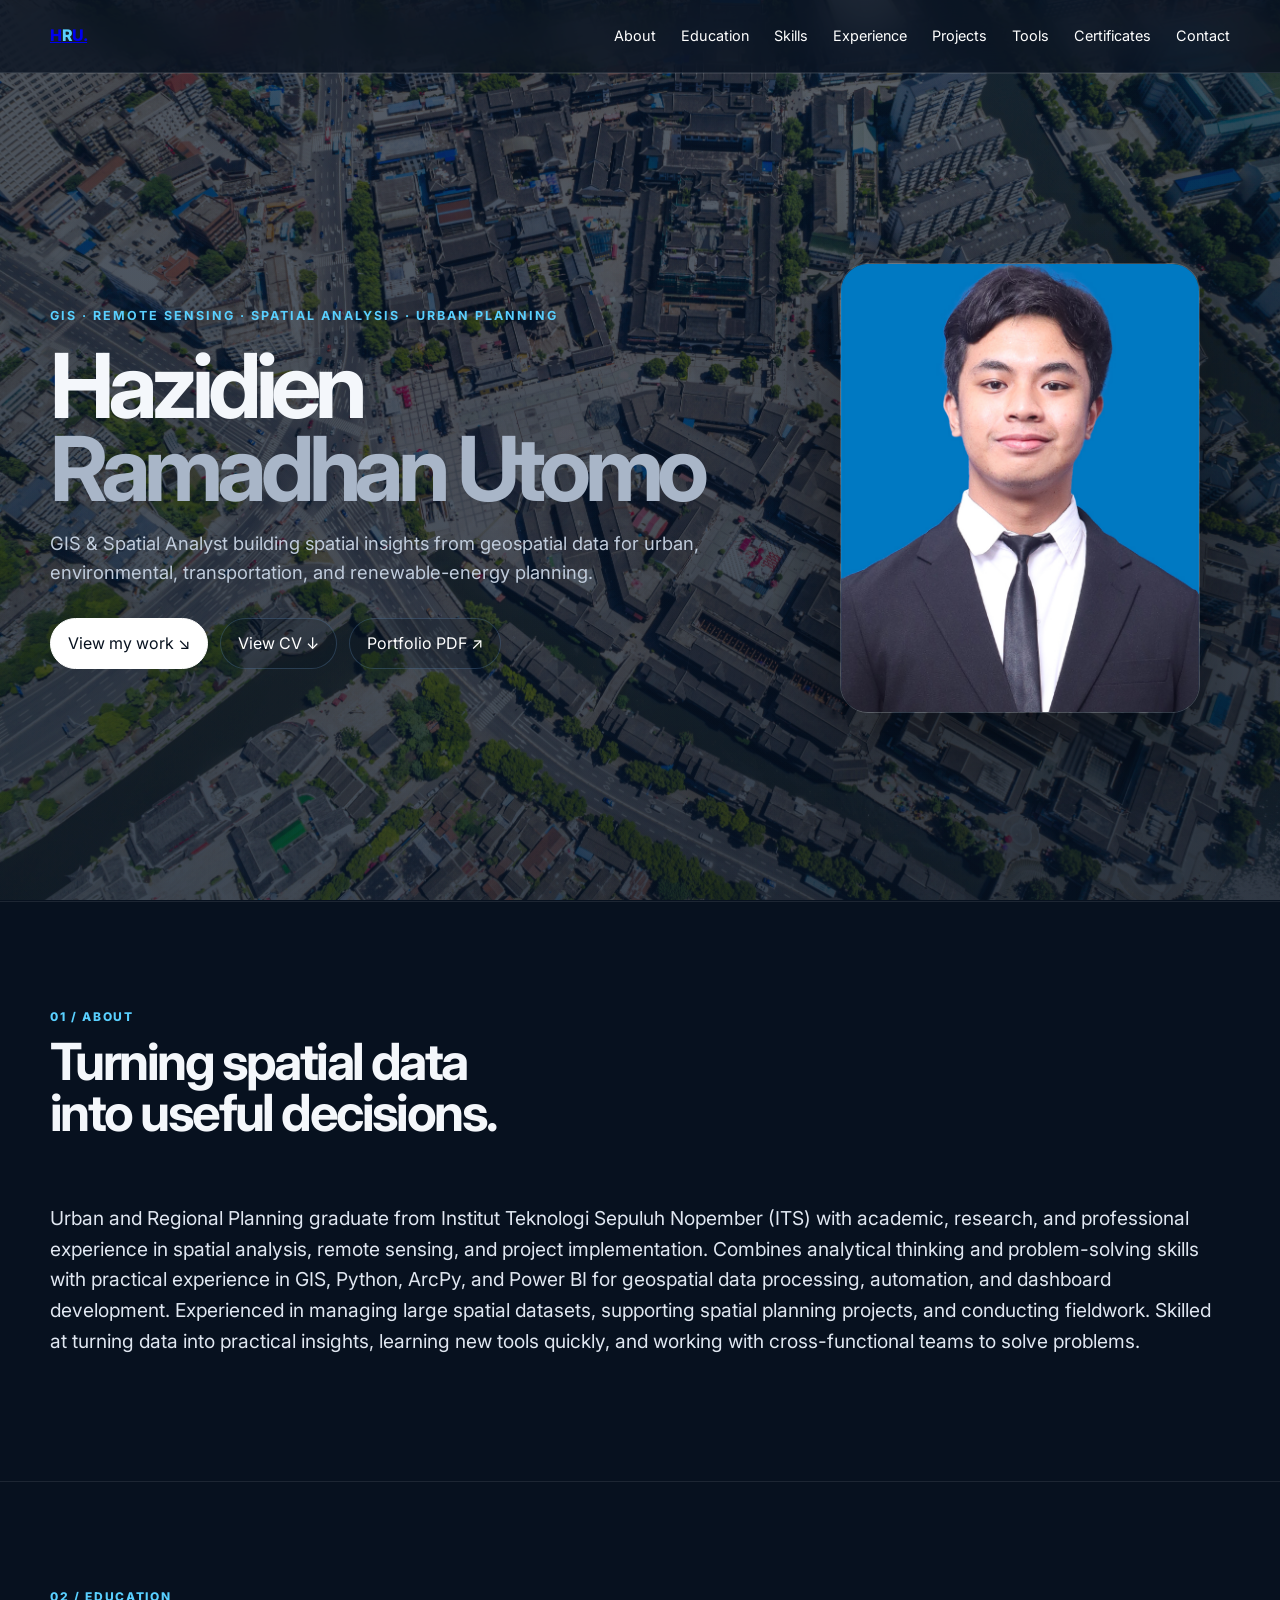
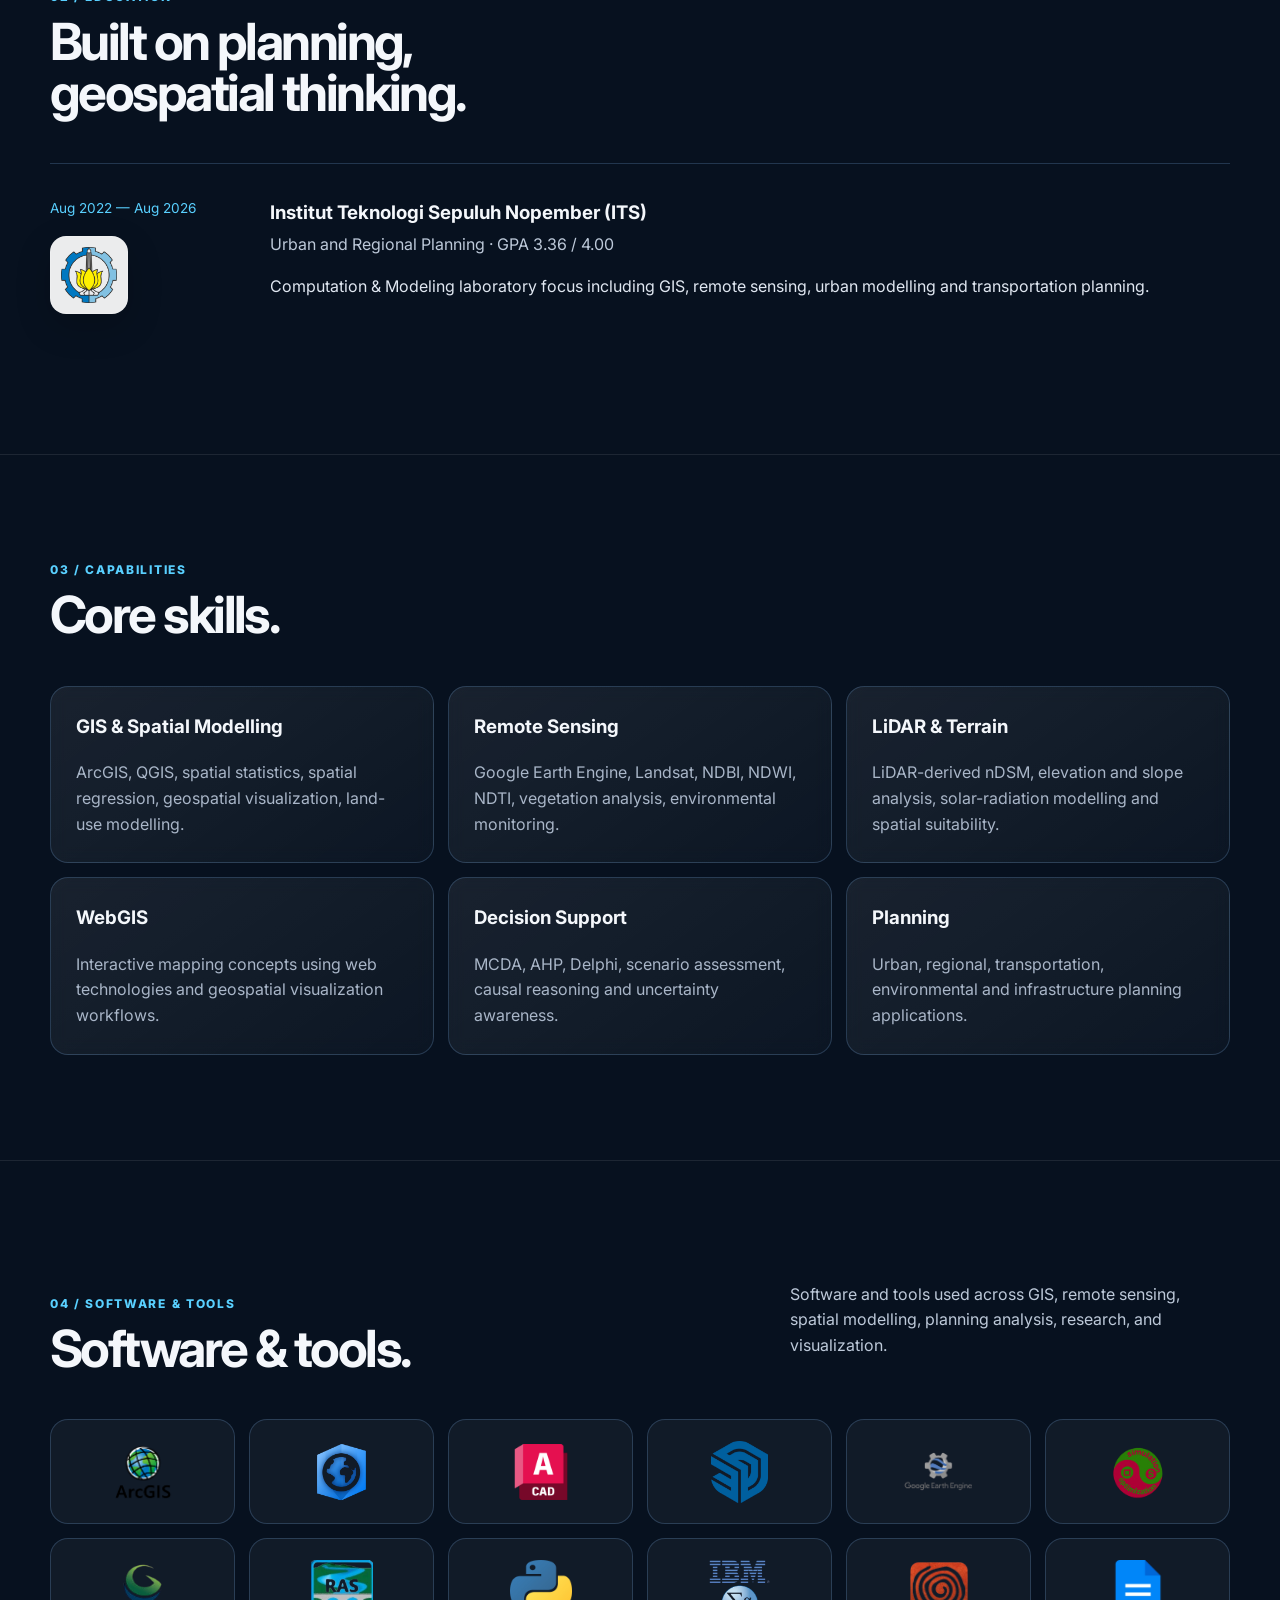
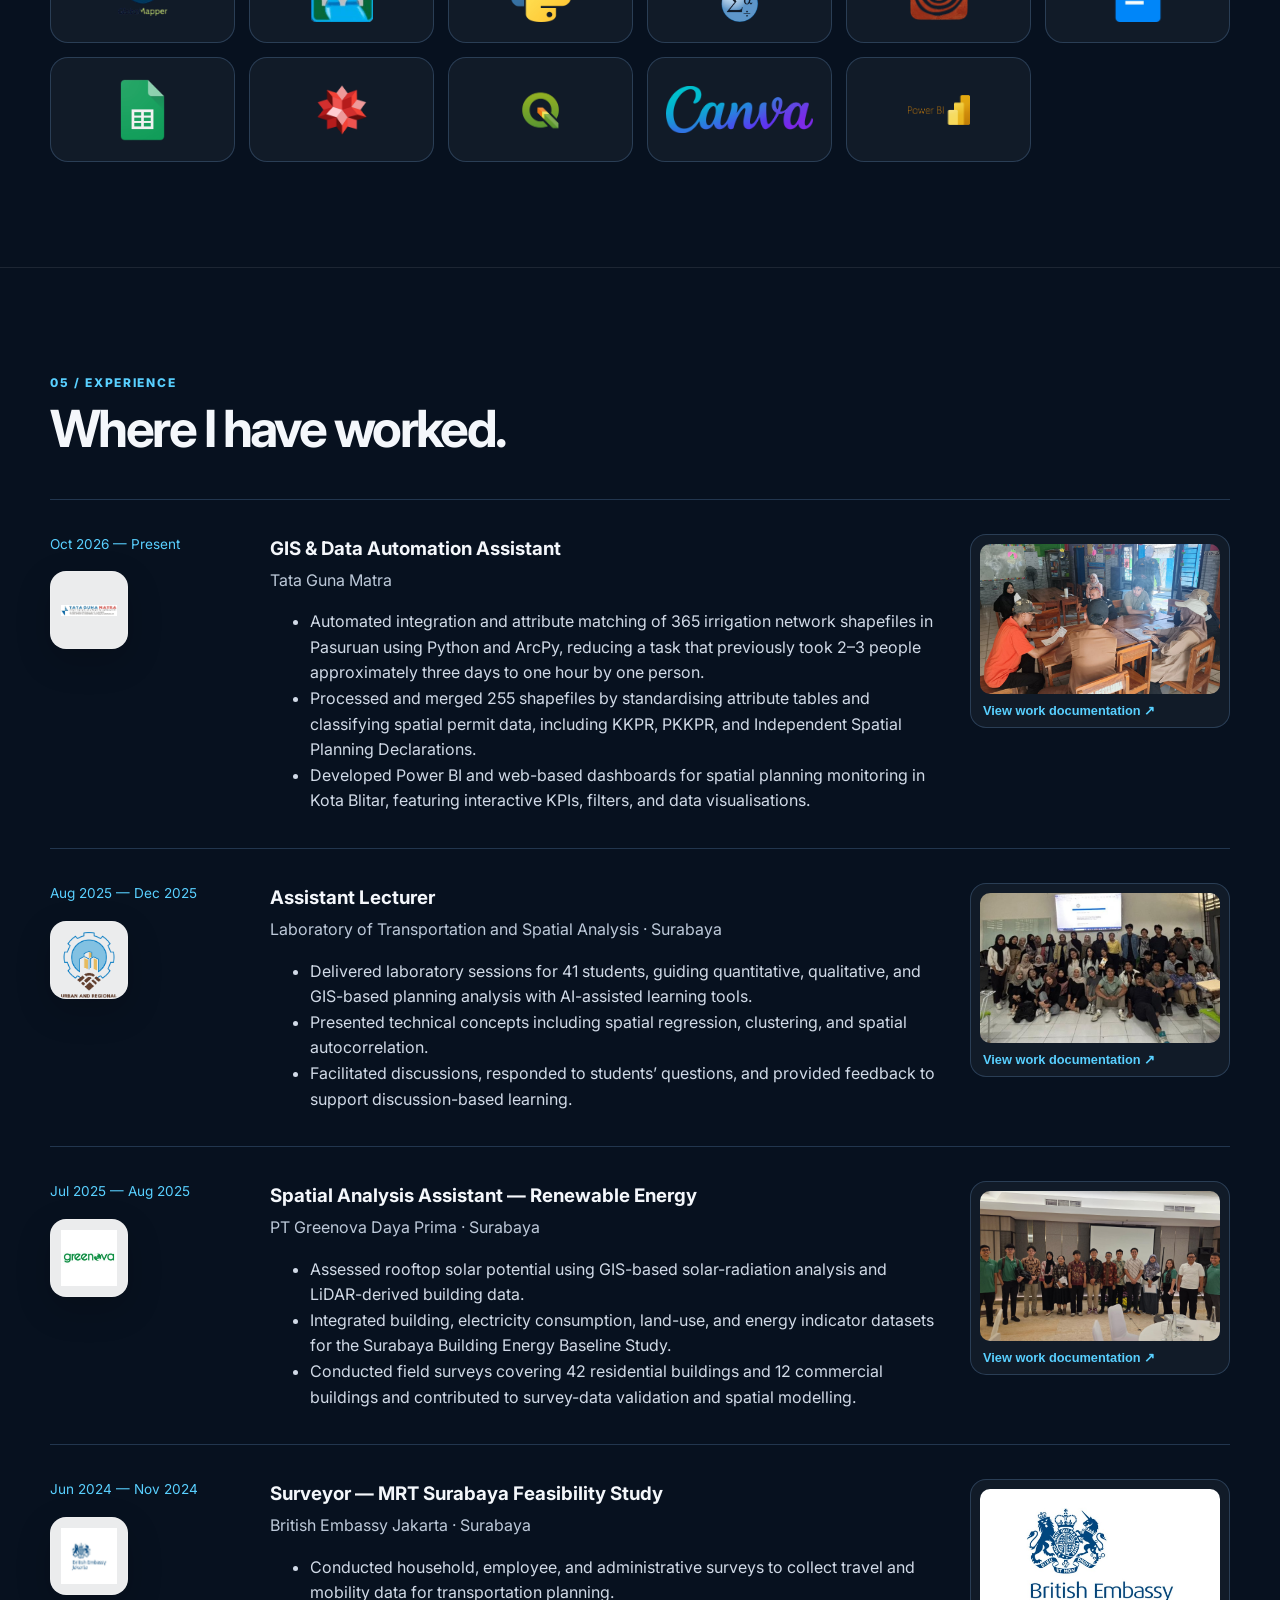
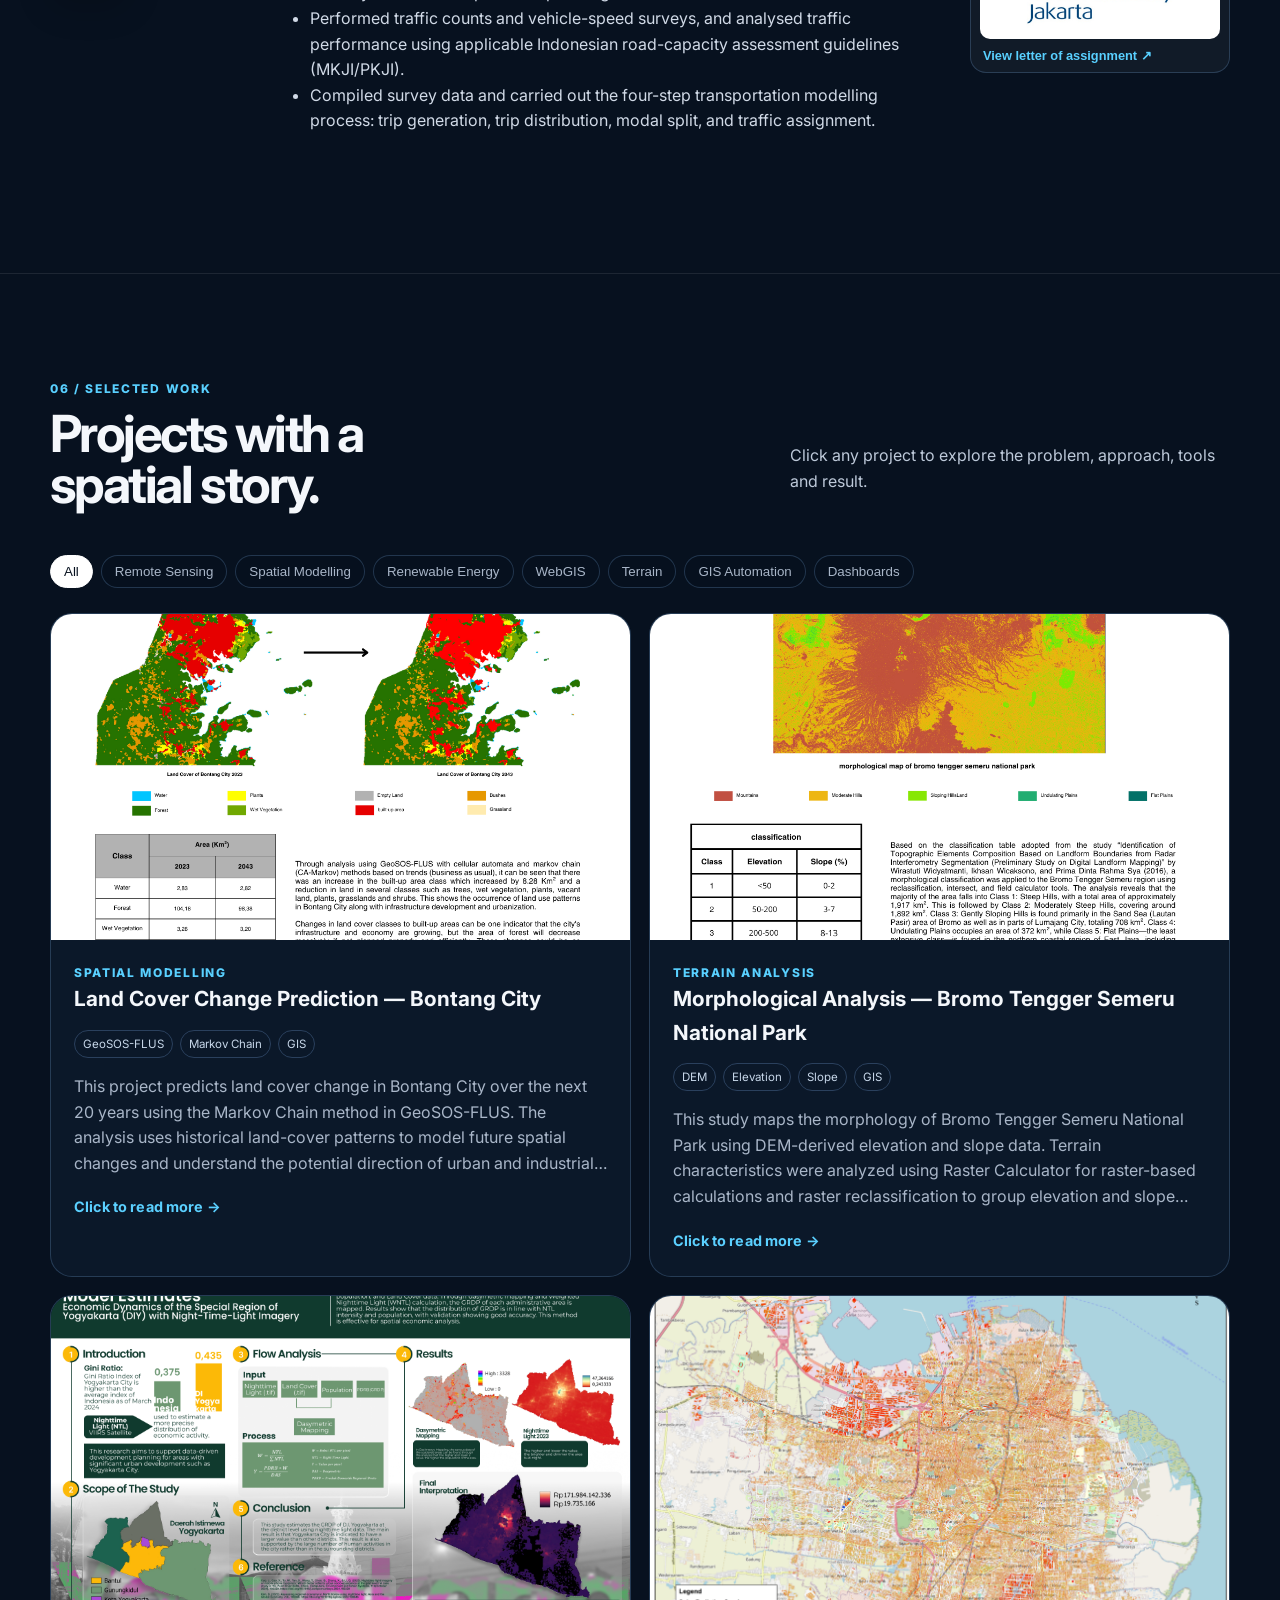
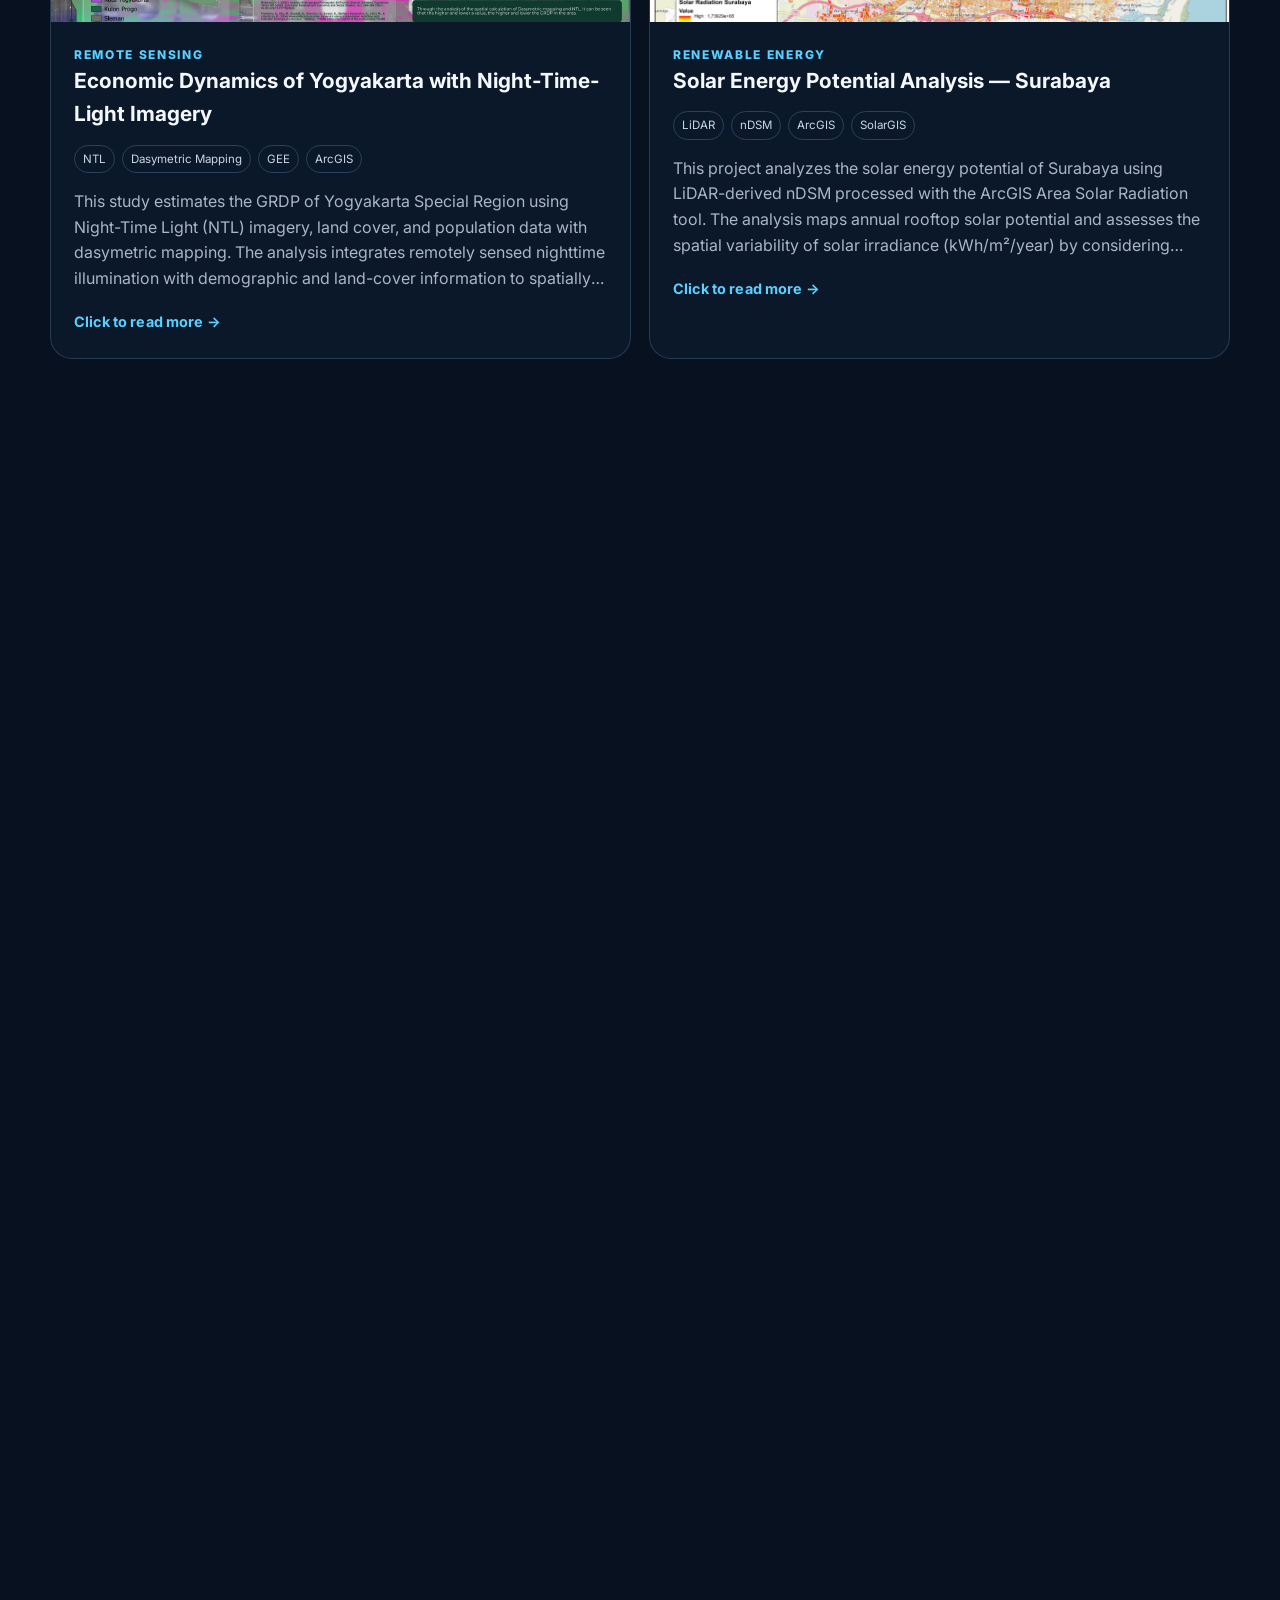
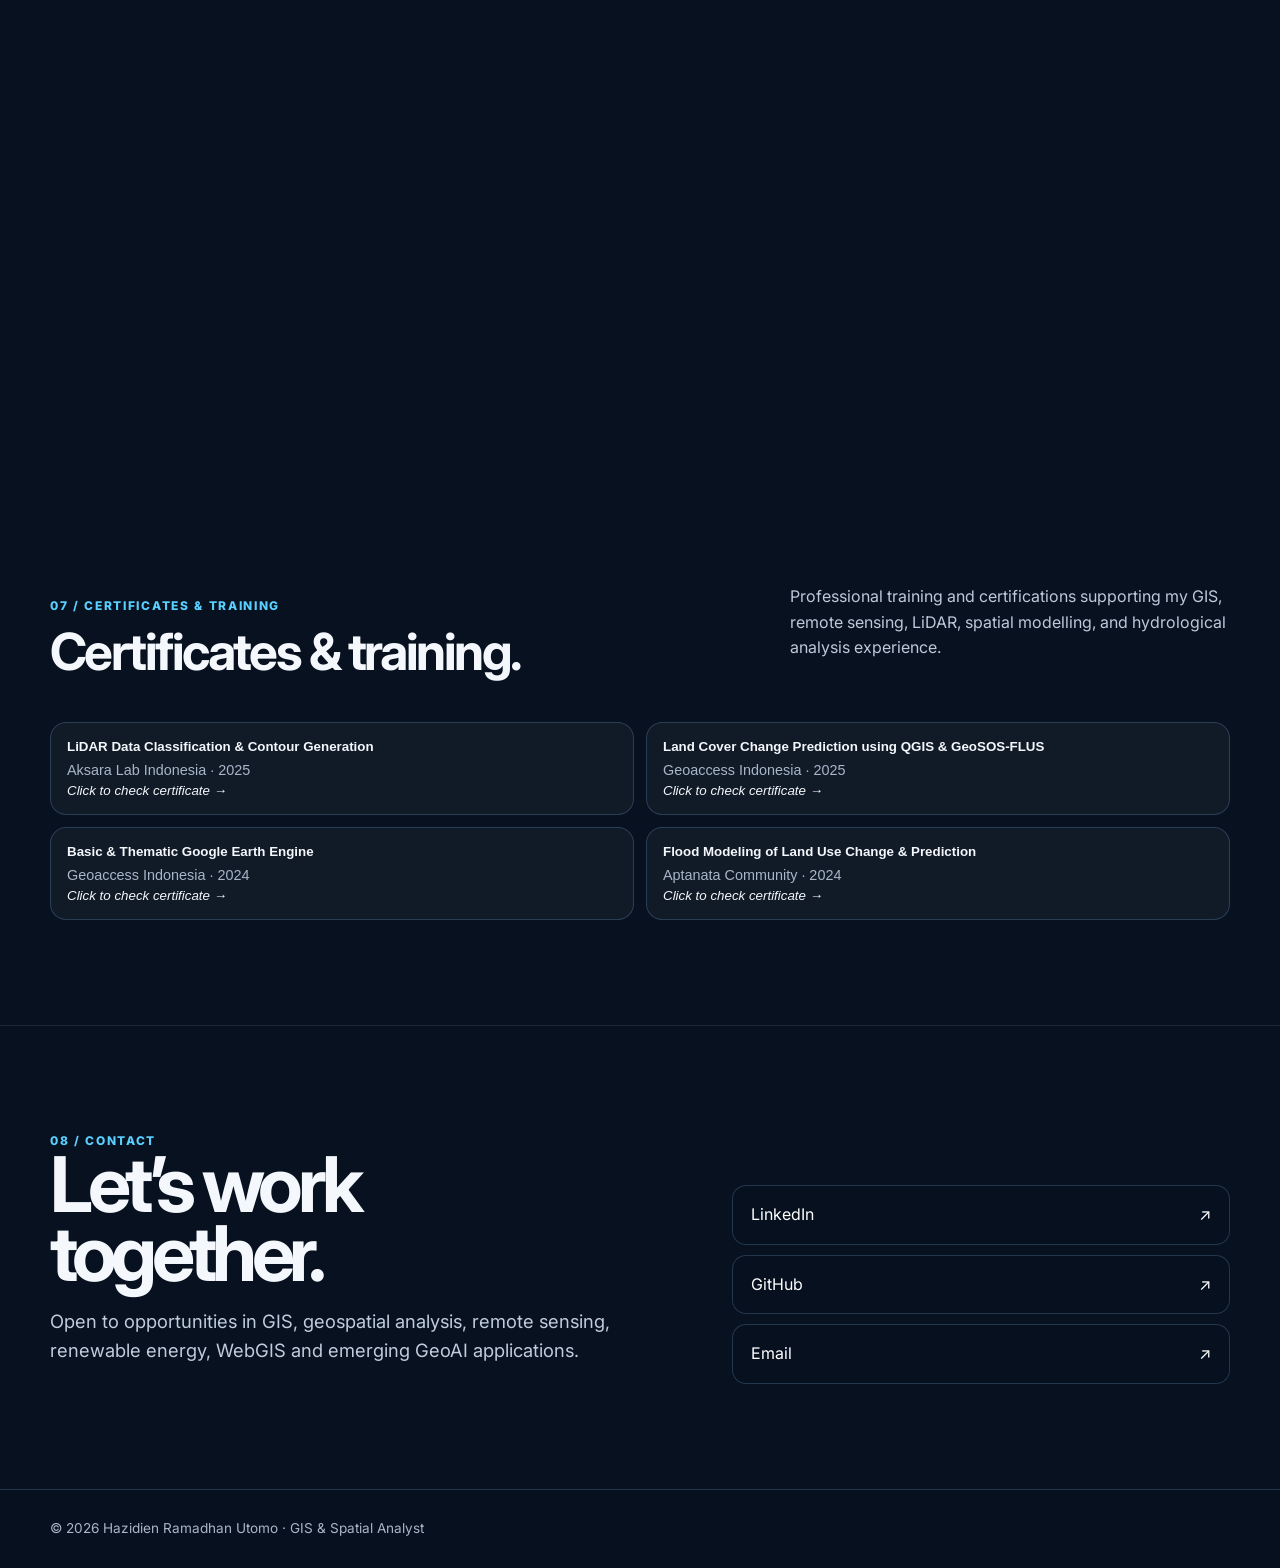
==== index.html @ 090f7c0c "Add filters for GIS automation and dashboard projects" ====
<!doctype html><html lang="en"><head><meta charset="UTF-8"><meta name="viewport" content="width=device-width,initial-scale=1"><meta name="description" content="Hazidien Ramadhan Utomo — GIS & Spatial Analyst portfolio focused on remote sensing, LiDAR, spatial modelling, WebGIS and GeoAI."><meta name="theme-color" content="#07111f"><title>Hazidien Ramadhan Utomo | GIS & Spatial Analyst</title><link rel="preconnect" href="https://fonts.googleapis.com"><link rel="preconnect" href="https://fonts.gstatic.com" crossorigin><link href="https://fonts.googleapis.com/css2?family=Inter:wght@400;500;600;700;800&display=swap" rel="stylesheet"><link rel="stylesheet" href="style.css"></head><body><header class="nav"><div class="container nav-inner"><a class="brand" href="#home">H<span>R</span>U.</a><nav id="navLinks" class="nav-links" aria-label="Primary"><a href="#about">About</a><a href="#education">Education</a><a href="#skills">Skills</a><a href="#experience">Experience</a><a href="#projects">Projects</a><a href="#tools">Tools</a><a href="#certificates">Certificates</a><a href="#contact">Contact</a></nav><button id="menu" class="menu" aria-label="Open navigation">☰</button></div></header><main><section id="home" class="hero container"><div class="reveal"><div class="eyebrow">GIS · Remote Sensing · Spatial Analysis · Urban Planning</div><h1>Hazidien<br><span>Ramadhan Utomo</span></h1><p class="lead">GIS & Spatial Analyst building spatial insights from geospatial data for urban, environmental, transportation, and renewable-energy planning.</p><div class="actions"><a class="btn primary" href="#projects">View my work ↘</a><a class="btn" href="assets/CV%20Hazidien%20Ramadhan%20Utomo_.docx%20(3).pdf" target="_blank" rel="noopener">View CV ↓</a><a class="btn" href="assets/PF_Hazidien%20Ramadhan%20Utomo%20(5)_compressed.pdf" target="_blank" rel="noopener">Portfolio PDF ↗</a></div></div><div class="portrait-wrap reveal"><img class="portrait" src="assets/profile.jpg" alt="Professional portrait of Hazidien Ramadhan Utomo"></div></section><section id="about"><div class="container"><div class="section-head"><div><div class="section-kicker">01 / About</div><h2 class="section-title">Turning spatial data<br>into useful decisions.</h2></div></div><div class="about-grid"><p class="about-copy">Urban and Regional Planning graduate from Institut Teknologi Sepuluh Nopember (ITS) with academic, research, and professional experience in spatial analysis, remote sensing, and project implementation. Combines analytical thinking and problem-solving skills with practical experience in GIS, Python, ArcPy, and Power BI for geospatial data processing, automation, and dashboard development. Experienced in managing large spatial datasets, supporting spatial planning projects, and conducting fieldwork. Skilled at turning data into practical insights, learning new tools quickly, and working with cross-functional teams to solve problems.</p></div></div></section><section id="education"><div class="container"><div class="section-head"><div><div class="section-kicker">02 / Education</div><h2 class="section-title">Built on planning,<br>geospatial thinking.</h2></div></div><div class="education-row"><div class="education-side"><time>Aug 2022 — Aug 2026</time><div class="edu-logo"><img src="assets/Lambang-ITS.png" alt="Institut Teknologi Sepuluh Nopember logo"></div></div><div class="education-main"><h3>Institut Teknologi Sepuluh Nopember (ITS)</h3><div class="role">Urban and Regional Planning · GPA 3.36 / 4.00</div><p>Computation & Modeling laboratory focus including GIS, remote sensing, urban modelling and transportation planning.</p></div></div></div></section><section id="skills"><div class="container"><div class="section-head"><div><div class="section-kicker">03 / Capabilities</div><h2 class="section-title">Core skills.</h2></div></div><div class="skills"><div class="skill"><h3>GIS & Spatial Modelling</h3><p>ArcGIS, QGIS, spatial statistics, spatial regression, geospatial visualization, land-use modelling.</p></div><div class="skill"><h3>Remote Sensing</h3><p>Google Earth Engine, Landsat, NDBI, NDWI, NDTI, vegetation analysis, environmental monitoring.</p></div><div class="skill"><h3>LiDAR & Terrain</h3><p>LiDAR-derived nDSM, elevation and slope analysis, solar-radiation modelling and spatial suitability.</p></div><div class="skill"><h3>WebGIS</h3><p>Interactive mapping concepts using web technologies and geospatial visualization workflows.</p></div><div class="skill"><h3>Decision Support</h3><p>MCDA, AHP, Delphi, scenario assessment, causal reasoning and uncertainty awareness.</p></div><div class="skill"><h3>Planning</h3><p>Urban, regional, transportation, environmental and infrastructure planning applications.</p></div></div></div></section><section id="tools"><div class="container"><div class="section-head"><div><div class="section-kicker">04 / Software & Tools</div><h2 class="section-title">Software & tools.</h2></div><p class="section-note">Software and tools used across GIS, remote sensing, spatial modelling, planning analysis, research, and visualization.</p></div><div class="tools-grid">
<div class="tool-logo"><img src="assets/tools/ArcGIS_logo.png" alt="ArcGIS Desktop"></div>
<div class="tool-logo"><img src="assets/tools/arcgis%20pro%20logo.png" alt="ArcGIS Pro"></div>
<div class="tool-logo"><img src="assets/tools/autocad-logo-png_seeklogo-482394.png" alt="AutoCAD"></div>
<div class="tool-logo"><img src="assets/tools/SketchUp_idrNc9SERG_1.png" alt="SketchUp"></div>
<div class="tool-logo"><img src="assets/tools/gee%20logo.png" alt="Google Earth Engine"></div>
<div class="tool-logo"><img src="assets/tools/geosos%20flus%20logo.png" alt="GeoSOS-FLUS"></div>
<div class="tool-logo"><img src="assets/tools/global%20mapper%20logo.png" alt="Global Mapper"></div>
<div class="tool-logo"><img src="assets/tools/hec%20ras%20logo.png" alt="HEC-RAS"></div>
<div class="tool-logo"><img src="assets/tools/python%20logo.png" alt="Python"></div>
<div class="tool-logo"><img src="assets/tools/spss%20logo.png" alt="IBM SPSS"></div>
<div class="tool-logo"><img src="assets/tools/terrset%20logo.png" alt="TerrSet"></div>
<div class="tool-logo"><img src="assets/tools/docs%20logo.png" alt="Google Docs"></div>
<div class="tool-logo"><img src="assets/tools/sheet%20logo.png" alt="Google Sheets"></div>
<div class="tool-logo"><img src="assets/tools/wolfram-alpha.png" alt="Wolfram Alpha"></div>
<div class="tool-logo"><img src="assets/tools/qgis.png" alt="QGIS"></div>
<div class="tool-logo"><img src="assets/tools/canva.png" alt="Canva"></div>
<div class="tool-logo"><img src="assets/tools/power-bi-microsoft-logo-vector-png.png" alt="Microsoft Power BI"></div>
</div></div></section><section id="experience"><div class="container"><div class="section-head"><div><div class="section-kicker">05 / Experience</div><h2 class="section-title">Where I have worked.</h2></div></div><div class="timeline">
<article class="job experience-job"><div class="job-side"><time>Oct 2026 — Present</time><div class="org-logo"><img src="assets/cropped-kop-tata-guna-matra-2008.jpg" alt="Tata Guna Matra logo"></div></div><div class="job-main"><div class="job-copy"><h3>GIS & Data Automation Assistant</h3><div class="role">Tata Guna Matra</div><ul><li>Automated integration and attribute matching of 365 irrigation network shapefiles in Pasuruan using Python and ArcPy, reducing a task that previously took 2–3 people approximately three days to one hour by one person.</li><li>Processed and merged 255 shapefiles by standardising attribute tables and classifying spatial permit data, including KKPR, PKKPR, and Independent Spatial Planning Declarations.</li><li>Developed Power BI and web-based dashboards for spatial planning monitoring in Kota Blitar, featuring interactive KPIs, filters, and data visualisations.</li></ul></div><button class="evidence-card" type="button" onclick="openEvidence('Tata Guna Matra — Work Documentation','assets/bukti%20kerja%20di%20TGM.jpeg','image')"><img src="assets/bukti%20kerja%20di%20TGM.jpeg" alt="Tata Guna Matra work documentation"><span>View work documentation ↗</span></button></div></article>
<article class="job experience-job"><div class="job-side"><time>Aug 2025 — Dec 2025</time><div class="org-logo"><img src="assets/Logo-PWK-Biru-Transparan-1.png" alt="Laboratory of Transportation and Spatial Analysis logo"></div></div><div class="job-main"><div class="job-copy"><h3>Assistant Lecturer</h3><div class="role">Laboratory of Transportation and Spatial Analysis · Surabaya</div><ul><li>Delivered laboratory sessions for 41 students, guiding quantitative, qualitative, and GIS-based planning analysis with AI-assisted learning tools.</li><li>Presented technical concepts including spatial regression, clustering, and spatial autocorrelation.</li><li>Facilitated discussions, responded to students’ questions, and provided feedback to support discussion-based learning.</li></ul></div><button class="evidence-card" type="button" onclick="openEvidence('Assistant Lecturer — Work Documentation','assets/asdos%20dokum.jpeg','image')"><img src="assets/asdos%20dokum.jpeg" alt="Assistant Lecturer work documentation"><span>View work documentation ↗</span></button></div></article>
<article class="job experience-job"><div class="job-side"><time>Jul 2025 — Aug 2025</time><div class="org-logo"><img src="assets/greenova_energy_indonesia_logo.jpg" alt="Greenova Energy Indonesia logo"></div></div><div class="job-main"><div class="job-copy"><h3>Spatial Analysis Assistant — Renewable Energy</h3><div class="role">PT Greenova Daya Prima · Surabaya</div><ul><li>Assessed rooftop solar potential using GIS-based solar-radiation analysis and LiDAR-derived building data.</li><li>Integrated building, electricity consumption, land-use, and energy indicator datasets for the Surabaya Building Energy Baseline Study.</li><li>Conducted field surveys covering 42 residential buildings and 12 commercial buildings and contributed to survey-data validation and spatial modelling.</li></ul></div><button class="evidence-card" type="button" onclick="openEvidence('Greenova Energy Indonesia — Work Documentation','assets/greenova%20dokumentasi.jpeg','image')"><img src="assets/greenova%20dokumentasi.jpeg" alt="Greenova work documentation"><span>View work documentation ↗</span></button></div></article>
<article class="job experience-job"><div class="job-side"><time>Jun 2024 — Nov 2024</time><div class="org-logo"><img src="assets/british%20embassy.jpg" alt="British Embassy logo"></div></div><div class="job-main"><div class="job-copy"><h3>Surveyor — MRT Surabaya Feasibility Study</h3><div class="role">British Embassy Jakarta · Surabaya</div><ul><li>Conducted household, employee, and administrative surveys to collect travel and mobility data for transportation planning.</li><li>Performed traffic counts and vehicle-speed surveys, and analysed traffic performance using applicable Indonesian road-capacity assessment guidelines (MKJI/PKJI).</li><li>Compiled survey data and carried out the four-step transportation modelling process: trip generation, trip distribution, modal split, and traffic assignment.</li></ul></div><button class="evidence-card" type="button" onclick="openEvidence('MRT Surabaya Feasibility Study — Letter of Assignment','assets/loa.pdf','pdf')"><img src="assets/british%20embassy.jpg" alt="British Embassy Jakarta project"><span>View letter of assignment ↗</span></button></div></article>
</div></div></section><section id="projects"><div class="container"><div class="section-head"><div><div class="section-kicker">06 / Selected work</div><h2 class="section-title">Projects with a<br>spatial story.</h2></div><p class="section-note">Click any project to explore the problem, approach, tools and result.</p></div><div class="filters"><button class="filter active" data-filter="all">All</button><button class="filter" data-filter="Remote Sensing">Remote Sensing</button><button class="filter" data-filter="Spatial Modelling">Spatial Modelling</button><button class="filter" data-filter="Renewable Energy">Renewable Energy</button><button class="filter" data-filter="WebGIS">WebGIS</button><button class="filter" data-filter="Terrain Analysis">Terrain</button><button class="filter" data-filter="GIS & Data Automation">GIS Automation</button><button class="filter" data-filter="Dashboard & Spatial Planning">Dashboards</button></div><div id="projectGrid" class="projects"></div></div></section<section id="certificates"><div class="container"><div class="section-head"><div><div class="section-kicker">07 / Certificates & Training</div><h2 class="section-title">Certificates & training.</h2></div><p class="section-note">Professional training and certifications supporting my GIS, remote sensing, LiDAR, spatial modelling, and hydrological analysis experience.</p></div><div class="certs"><button class="cert" type="button" onclick="openCertificate('LiDAR Data Classification & Contour Generation','Aksara Lab Indonesia · 2025')"><span class="cert-text"><strong>LiDAR Data Classification & Contour Generation</strong><span>Aksara Lab Indonesia · 2025</span><em>Click to check certificate →</em></span></button><button class="cert" type="button" onclick="openCertificate('Land Cover Change Prediction using QGIS & GeoSOS-FLUS','Geoaccess Indonesia · 2025')"><span class="cert-text"><strong>Land Cover Change Prediction using QGIS & GeoSOS-FLUS</strong><span>Geoaccess Indonesia · 2025</span><em>Click to check certificate →</em></span></button><button class="cert" type="button" onclick="openCertificate('Basic & Thematic Google Earth Engine','Geoaccess Indonesia · 2024')"><span class="cert-text"><strong>Basic & Thematic Google Earth Engine</strong><span>Geoaccess Indonesia · 2024</span><em>Click to check certificate →</em></span></button><button class="cert" type="button" onclick="openCertificate('Geographic Information System Training','Aptanata Community · 2024')"><span class="cert-text"><strong>Flood Modeling of Land Use Change & Prediction</strong><span>Aptanata Community · 2024</span><em>Click to check certificate →</em></span></button></div></div></section>
<section id="contact"><div class="container contact"><div><div class="section-kicker">08 / Contact</div><h2>Let’s work<br>together.</h2><p class="lead">Open to opportunities in GIS, geospatial analysis, remote sensing, renewable energy, WebGIS and emerging GeoAI applications.</p></div><div class="socials"><a class="social" href="https://www.linkedin.com/in/hazidienramadhanutomo/" target="_blank" rel="noopener"><span>LinkedIn</span><span>↗</span></a><a class="social" href="https://github.com/Hazidien" target="_blank" rel="noopener"><span>GitHub</span><span>↗</span></a><a class="social" href="mailto:hazidienramadhanutomo@gmail.com"><span>Email</span><span>↗</span></a></div></div></section></main><footer class="footer"><div class="container">© 2026 Hazidien Ramadhan Utomo · GIS & Spatial Analyst</div></footer>
<div id="projectModal" class="modal" role="dialog" aria-modal="true" aria-label="Project details"><div class="modal-card"><button id="closeModal" class="close" aria-label="Close">×</button><div id="modalBody"></div></div></div><div id="evidenceModal" class="modal" role="dialog" aria-modal="true" aria-label="Work documentation"><div class="modal-card evidence-modal-card"><button class="close" aria-label="Close" onclick="closeEvidence()">×</button><div id="evidenceBody"></div></div></div><div id="certificateModal" class="modal" role="dialog" aria-modal="true" aria-label="Certificate preview"><div class="modal-card certificate-modal-card"><button class="close" aria-label="Close" onclick="closeCertificate()">×</button><div id="certificateBody"></div></div></div><script src="script.js?v=20261126-7"></script></body></html>
---- style.css ----
:root{--bg:#07111f;--surface:rgba(13,27,45,.78);--text:#f4f7fb;--muted:#a9b6c8;--line:rgba(100,143,188,.3);--accent:#59d0ff;--accent2:#8b7cff;--max:1180px}*{box-sizing:border-box}html{scroll-behavior:smooth}body{margin:0;background-color:var(--bg);background-image:linear-gradient(180deg,rgba(7,17,31,.52),rgba(7,17,31,.68)),url('assets/gawe%20wallpaper.jpg'),radial-gradient(circle at 80% 0%,#14294a 0,transparent 35%);background-size:cover,cover,auto;background-position:center,center,center;background-attachment:fixed,fixed,fixed;color:var(--text);font-family:Inter,ui-sans-serif,system-ui,-apple-system,BlinkMacSystemFont,"Segoe UI",sans-serif;line-height:1.6}body:after{content:"";position:fixed;inset:0;z-index:-1;background:linear-gradient(120deg,rgba(7,17,31,.38),rgba(9,29,52,.25) 48%,rgba(7,17,31,.48));pointer-events:none}.container{width:min(calc(100% - 40px),var(--max));margin:auto}.nav{position:sticky;top:0;z-index:20;background:rgba(7,17,31,.74);backdrop-filter:blur(18px);border-bottom:1px solid rgba(255,255,255,.1)}.nav-inner{height:72px;display:flex;align-items:center;justify-content:space-between}.brand{font-weight:800;letter-spacing:-.03em}.brand span{color:var(--accent)}.nav-links{display:flex;gap:25px;font-size:.9rem;color:var(--muted)}.nav-links a:hover{color:#fff}.menu{display:none;background:rgba(9,24,41,.7);border:1px solid var(--line);color:#fff;border-radius:10px;padding:8px 10px}.hero{min-height:calc(100vh - 72px);display:grid;grid-template-columns:1.25fr .75fr;gap:60px;align-items:center;padding:80px 0}.eyebrow{color:var(--accent);font-weight:700;letter-spacing:.16em;text-transform:uppercase;font-size:.78rem}.hero h1{font-size:clamp(3.1rem,7vw,6.8rem);line-height:.93;letter-spacing:-.07em;margin:18px 0}.hero h1 span{color:#a9b6c8}.lead{font-size:1.15rem;color:#c0ccdc;max-width:650px}.actions{display:flex;gap:12px;flex-wrap:wrap;margin-top:30px}.btn{display:inline-flex;align-items:center;gap:9px;padding:12px 17px;border-radius:999px;border:1px solid var(--line);transition:.2s;background:rgba(7,17,31,.25)}.btn.primary{background:#fff;color:#07111f;border-color:#fff}.btn:hover{transform:translateY(-2px);border-color:#6e9bc8}.portrait-wrap{display:flex;justify-content:center}.portrait{width:min(360px,80vw);aspect-ratio:4/5;object-fit:cover;border-radius:28px;border:1px solid rgba(255,255,255,.18);box-shadow:0 30px 90px rgba(0,0,0,.42)}section{padding:105px 0;border-top:1px solid rgba(255,255,255,.09)}.section-head{display:flex;justify-content:space-between;gap:30px;align-items:end;margin-bottom:45px}.section-kicker{color:var(--accent);font-size:.75rem;text-transform:uppercase;letter-spacing:.14em;font-weight:800}.section-title{font-size:clamp(2rem,4vw,3.5rem);line-height:1;margin:10px 0 0;letter-spacing:-.05em}.section-note{max-width:440px;color:#bdc9d9}.about-grid{display:grid;grid-template-columns:1fr;gap:0}.about-copy{max-width:none}.about-copy{font-size:1.2rem;color:#e0e7f1}.facts{display:grid;grid-template-columns:1fr 1fr;gap:12px}.fact{padding:18px;border:1px solid var(--line);border-radius:16px;background:rgba(255,255,255,.055);backdrop-filter:blur(8px)}.fact strong{display:block}.fact small{color:var(--muted)}.skills{display:grid;grid-template-columns:repeat(3,1fr);gap:14px}.skill{padding:25px;border:1px solid var(--line);border-radius:18px;background:linear-gradient(145deg,rgba(255,255,255,.075),rgba(255,255,255,.025));backdrop-filter:blur(8px)}.skill h3{margin-top:0}.skill p{color:var(--muted);margin-bottom:0}.timeline{display:grid;gap:0}.job{display:grid;grid-template-columns:190px 1fr;gap:30px;padding:34px 0;border-top:1px solid var(--line)}.job-side{display:flex;flex-direction:column;align-items:flex-start;gap:16px}.job time,.education-side time{color:var(--accent);font-size:.85rem}.org-logo,.edu-logo{width:78px;height:78px;border-radius:16px;border:1px solid rgba(255,255,255,.14);background:rgba(255,255,255,.92);display:grid;place-items:center;padding:10px;overflow:hidden;box-shadow:0 12px 35px rgba(0,0,0,.18)}.org-logo img,.edu-logo img{width:100%;height:100%;object-fit:contain}.job-main{display:grid;grid-template-columns:minmax(0,1fr) 260px;gap:28px;align-items:start}.job h3{margin:0 0 4px}.job .role{color:#bdc9d9}.job ul{color:#d1dae7;margin-bottom:0}.evidence-card{border:1px solid var(--line);background:rgba(255,255,255,.045);padding:9px;border-radius:16px;color:var(--text);cursor:pointer;text-align:left;transition:.2s}.evidence-card:hover{transform:translateY(-3px);border-color:#6e9bc8;background:rgba(255,255,255,.08)}.evidence-card img{width:100%;height:150px;object-fit:cover;border-radius:10px;display:block;margin-bottom:9px}.evidence-card span{font-size:.8rem;color:var(--accent);font-weight:700;padding:0 3px}.projects{display:grid;grid-template-columns:repeat(2,1fr);gap:18px}.project{overflow:hidden;border:1px solid var(--line);border-radius:22px;background:rgba(13,27,45,.78);backdrop-filter:blur(9px);cursor:pointer;transition:.25s}.project:hover{transform:translateY(-5px);border-color:#52769f}.project-img{width:100%;aspect-ratio:16/9;object-fit:cover;background:#13253b;display:block}.project-body{padding:23px}.tags{display:flex;flex-wrap:wrap;gap:7px;margin:14px 0}.tag{font-size:.72rem;color:#c7d7e9;border:1px solid #2a405d;padding:4px 8px;border-radius:999px}.project h3{margin:0;font-size:1.3rem}.project p{color:var(--muted)}.project .more{color:var(--accent);font-weight:700;font-size:.9rem}.filters{display:flex;gap:8px;flex-wrap:wrap;margin-bottom:25px}.filter{border:1px solid var(--line);background:rgba(7,17,31,.28);color:var(--muted);padding:8px 13px;border-radius:999px;cursor:pointer}.filter.active,.filter:hover{color:#07111f;background:#fff;border-color:#fff}.tools-grid{display:grid;grid-template-columns:repeat(6,1fr);gap:14px}.tool-logo{min-height:105px;padding:18px;border:1px solid var(--line);border-radius:18px;background:rgba(255,255,255,.045);display:grid;place-items:center;transition:.2s}.tool-logo:hover{transform:translateY(-3px);border-color:#6e9bc8;background:rgba(255,255,255,.08)}.tool-logo img{max-width:100%;max-height:62px;width:auto;height:auto;object-fit:contain;display:block}.education-row{display:grid;grid-template-columns:190px 1fr;gap:30px;padding:34px 0;border-top:1px solid var(--line)}.education-side{display:flex;flex-direction:column;align-items:flex-start;gap:16px}.education-main h3{margin:0 0 4px}.education-main .role{color:#bdc9d9}.education-main p{color:#e0e7f1}.certs{display:grid;grid-template-columns:repeat(2,1fr);gap:12px;margin-top:10px}.cert{border:1px solid var(--line);padding:16px;border-radius:16px;background:rgba(255,255,255,.045);display:flex;align-items:center;gap:14px;text-align:left;color:var(--text);cursor:pointer;transition:.2s;width:100%}.cert:hover{transform:translateY(-3px);border-color:#6e9bc8;background:rgba(255,255,255,.08)}.cert-logo{flex:0 0 54px;width:54px;height:54px;border-radius:12px;background:rgba(255,255,255,.94);display:grid;place-items:center;padding:7px;overflow:hidden}.cert-logo img{width:100%;height:100%;object-fit:contain}.cert-logo-fallback{display:none;color:#07111f;font-size:.7rem;font-weight:800;text-align:center;line-height:1.1}.cert-text{min-width:0}.cert strong{display:block}.cert-text>span{display:block;color:var(--muted);font-size:.9rem;margin-top:3px}.contact{display:grid;grid-template-columns:1fr .8fr;gap:60px;align-items:end}.contact h2{font-size:clamp(2.5rem,6vw,6rem);line-height:.9;letter-spacing:-.07em;margin:0}.socials{display:grid;gap:10px}.social{border:1px solid var(--line);padding:16px 18px;border-radius:14px;display:flex;justify-content:space-between;background:rgba(7,17,31,.25)}.social:hover{border-color:#55779e}.footer{padding:28px 0;color:var(--muted);font-size:.85rem;border-top:1px solid var(--line);background:rgba(7,17,31,.35)}.modal{position:fixed;inset:0;background:rgba(0,0,0,.82);z-index:50;display:none;place-items:center;padding:20px;backdrop-filter:blur(8px)}.modal.open{display:grid}.modal-card{width:min(1000px,100%);max-height:92vh;overflow:auto;background:#0b1829;border:1px solid #29405c;border-radius:24px;padding:30px;position:relative;box-shadow:0 30px 100px rgba(0,0,0,.5)}.close{position:absolute;right:18px;top:15px;border:0;background:#17283d;color:#fff;border-radius:50%;width:36px;height:36px;cursor:pointer;font-size:1.3rem;z-index:2}.modal h2{font-size:clamp(1.8rem,4vw,2.7rem);line-height:1.05;padding-right:40px}.modal-meta{color:var(--muted)}.modal .project-img{width:100%;height:auto;max-height:76vh;aspect-ratio:auto;object-fit:contain;background:#06101c;border-radius:16px;margin:15px 0 20px}.evidence-modal-card{width:min(900px,100%)}.evidence-modal-card img{width:100%;height:auto;max-height:78vh;object-fit:contain;border-radius:16px;display:block;background:#06101c}.certificate-modal-card{width:min(1050px,100%)}.certificate-frame{width:100%;height:78vh;border:1px solid #29405c;border-radius:14px;background:#fff}.certificate-placeholder{padding:55px 25px;text-align:center;border:1px dashed #38516e;border-radius:16px;background:rgba(255,255,255,.035);color:#bdc9d9}.reveal{opacity:0;transform:translateY(18px);transition:.7s}.reveal.visible{opacity:1;transform:none}@media(max-width:950px){.job-main{grid-template-columns:1fr 220px}.skills{grid-template-columns:repeat(2,1fr)}}@media(max-width:850px){.nav-links{display:none}.nav-links.open{position:absolute;left:20px;right:20px;top:65px;display:grid;background:#0b1829;padding:18px;border:1px solid var(--line);border-radius:15px}.menu{display:block}.nav-inner{height:65px}.hero,.about-grid,.contact{grid-template-columns:1fr}.portrait-wrap{order:-1}.skills,.projects,.certs{grid-template-columns:1fr}.tools-grid{grid-template-columns:repeat(3,1fr)}.section-head{display:block}.job,.education-row{grid-template-columns:1fr;gap:15px}.job-main{grid-template-columns:1fr}.job-side,.education-side{flex-direction:row;align-items:center}.org-logo,.edu-logo{width:64px;height:64px}.hero{padding-top:55px}.hero h1{font-size:clamp(3rem,15vw,5rem)}.certificate-frame{height:72vh}}@media(max-width:520px){.container{width:min(calc(100% - 28px),var(--max))}.hero{gap:35px}.tools-grid{grid-template-columns:repeat(2,1fr)}.cert{align-items:flex-start}.cert-logo{flex-basis:48px;width:48px;height:48px}.modal-card{padding:22px 16px}.close{right:12px;top:10px}}
/* Portfolio section order: software tools follow core capabilities */
#tools{scroll-margin-top:90px}
.evidence-modal-card .certificate-frame{height:76vh}
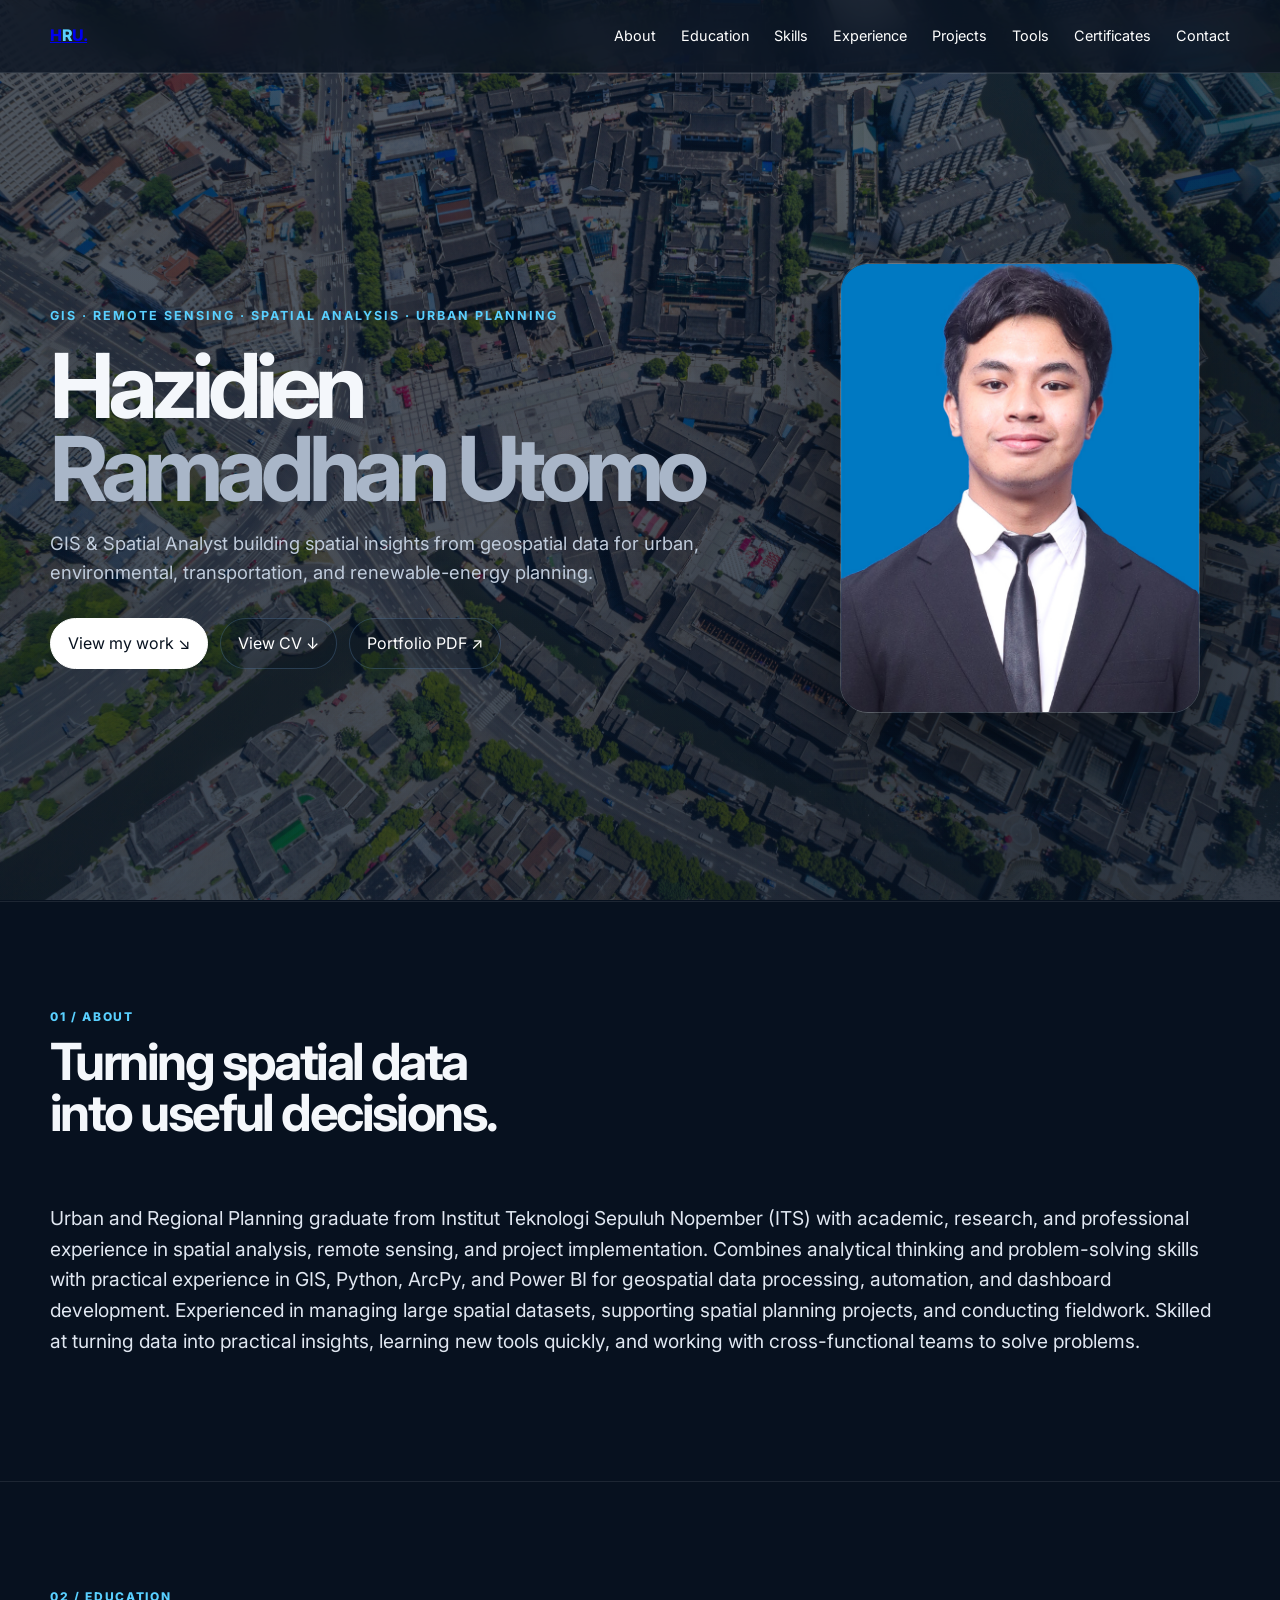
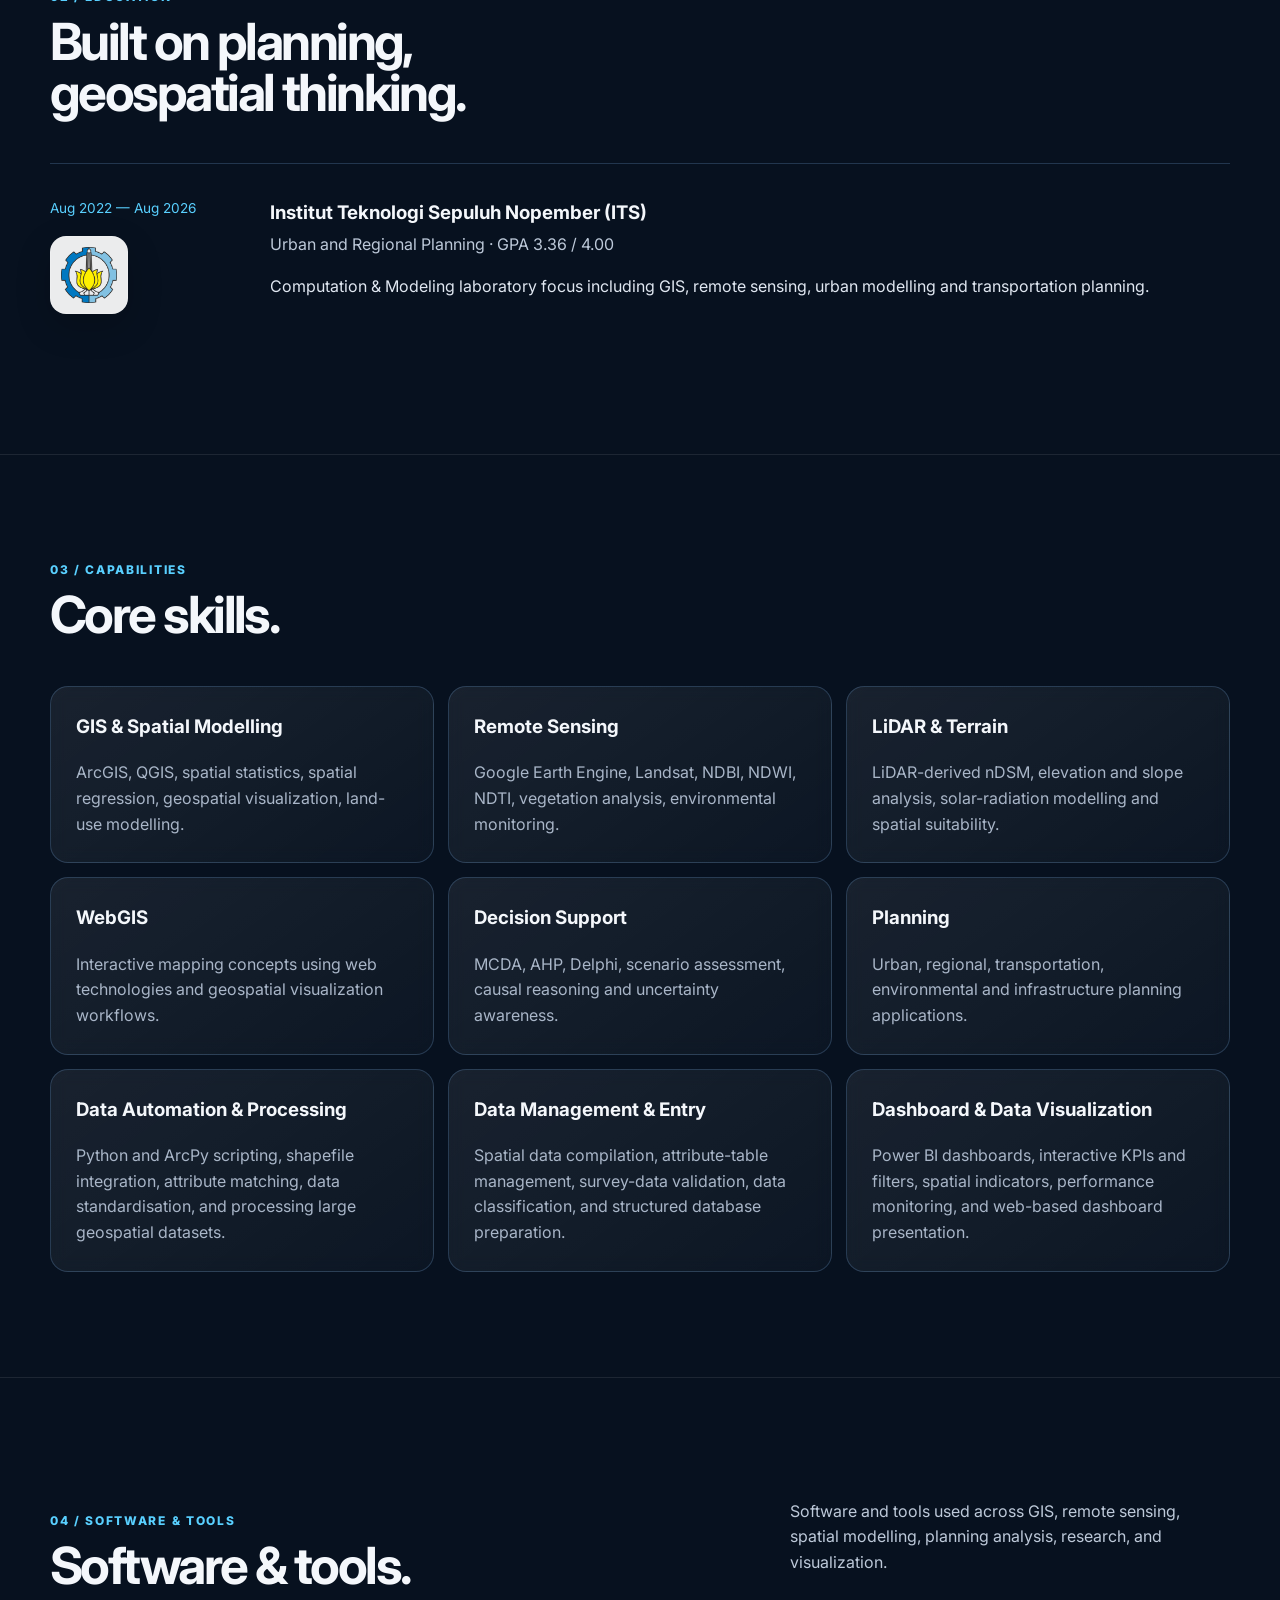
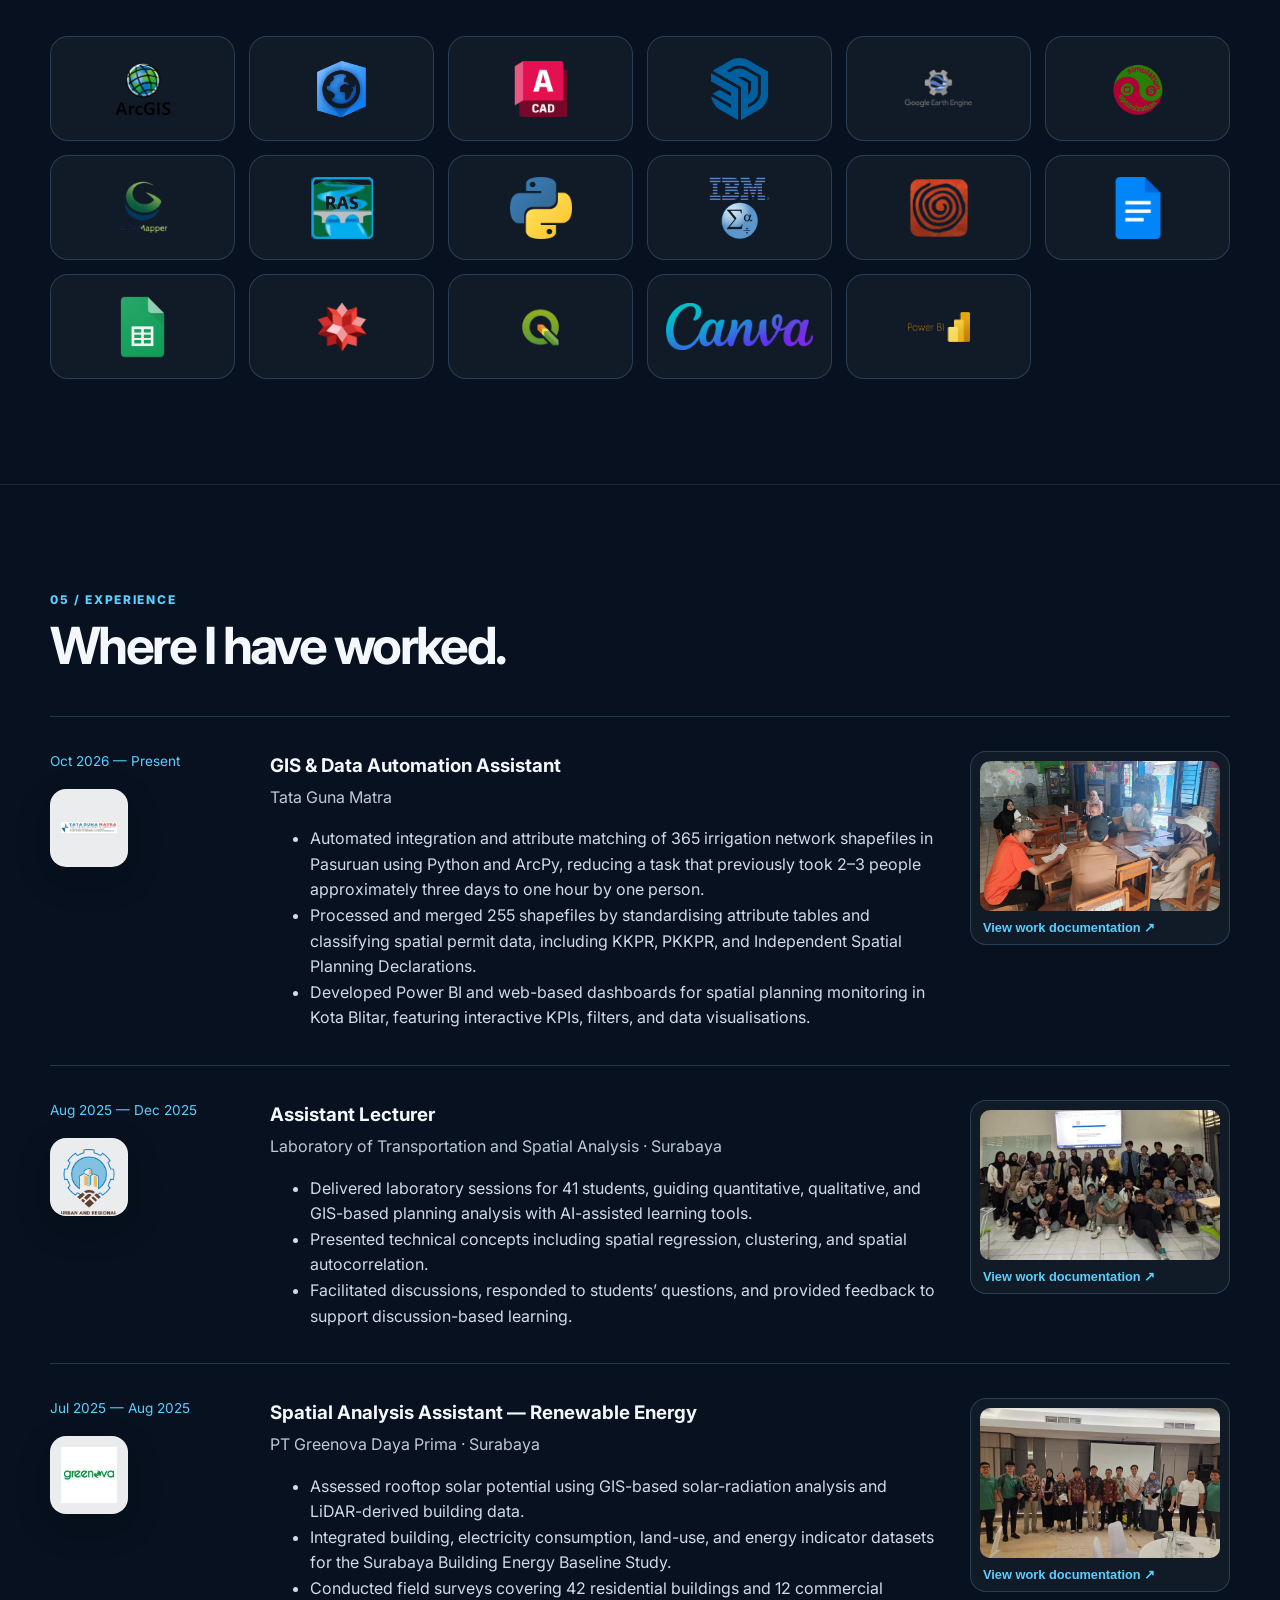
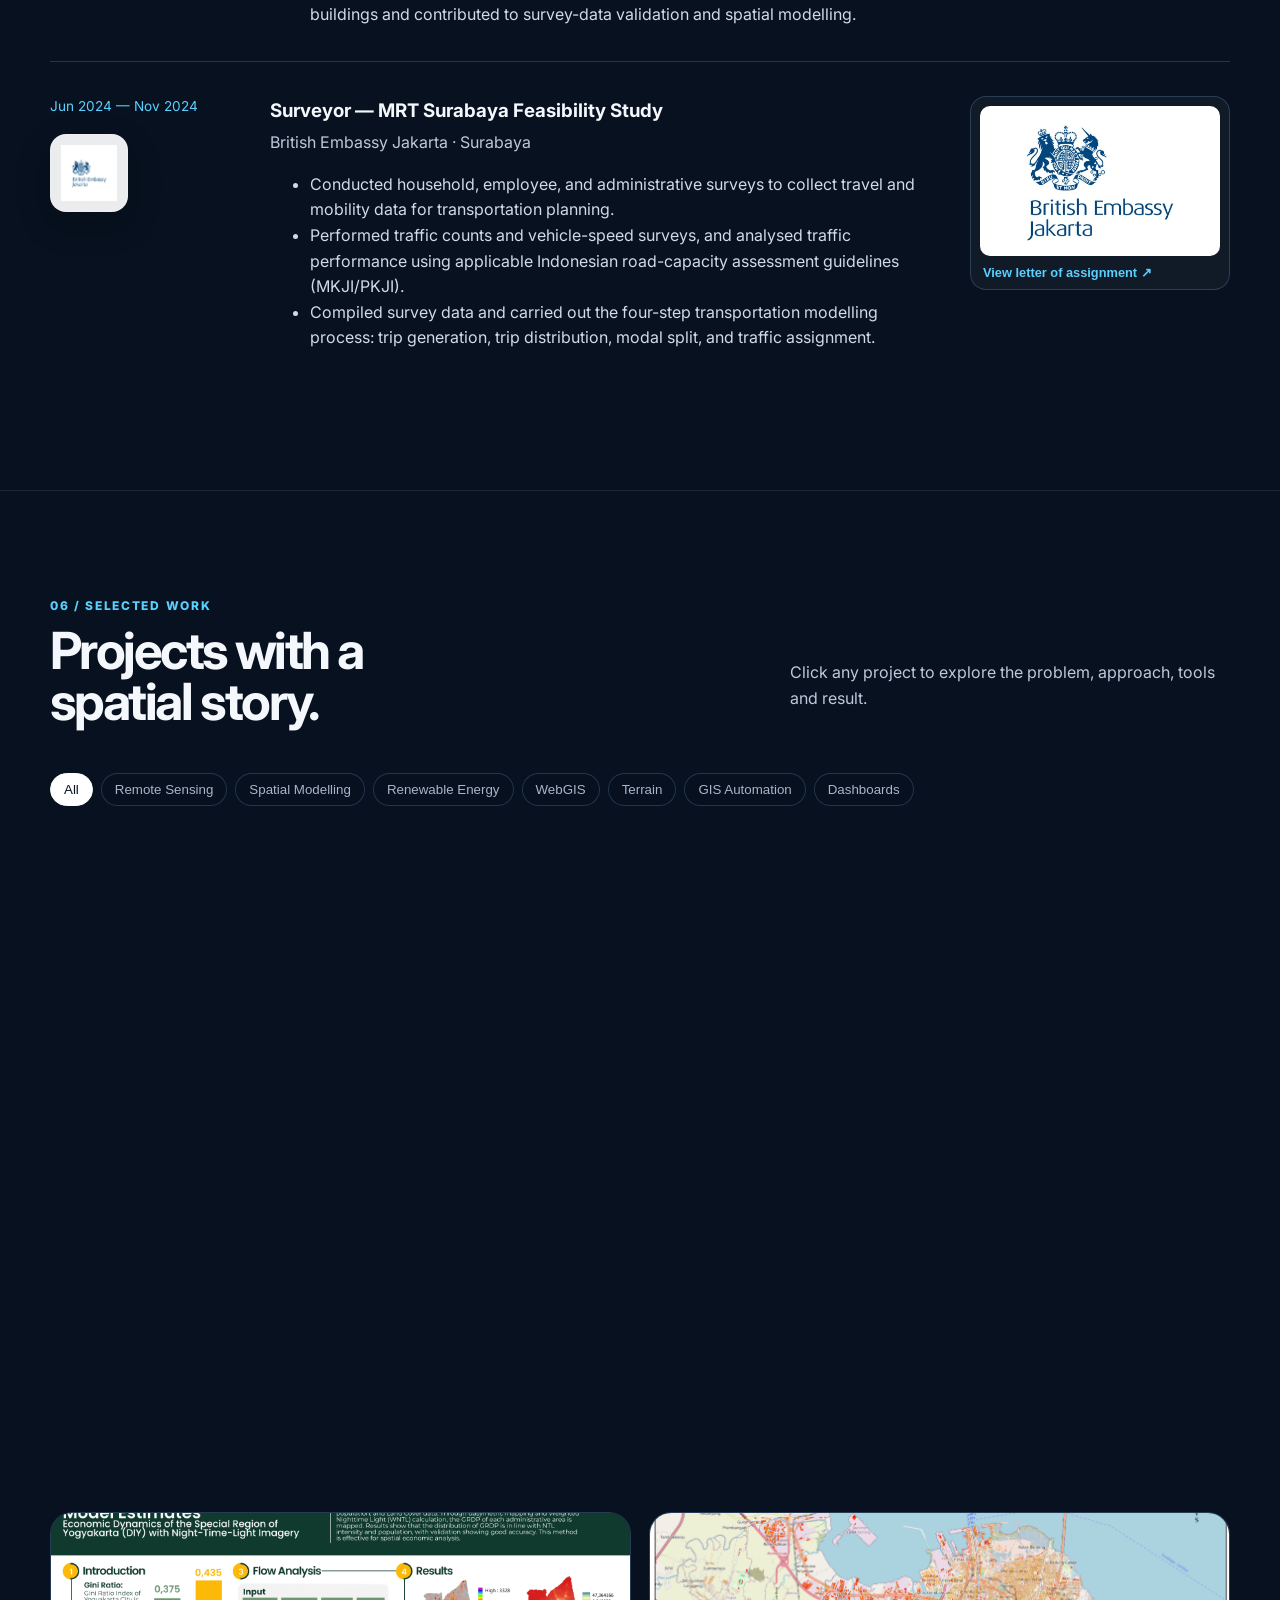
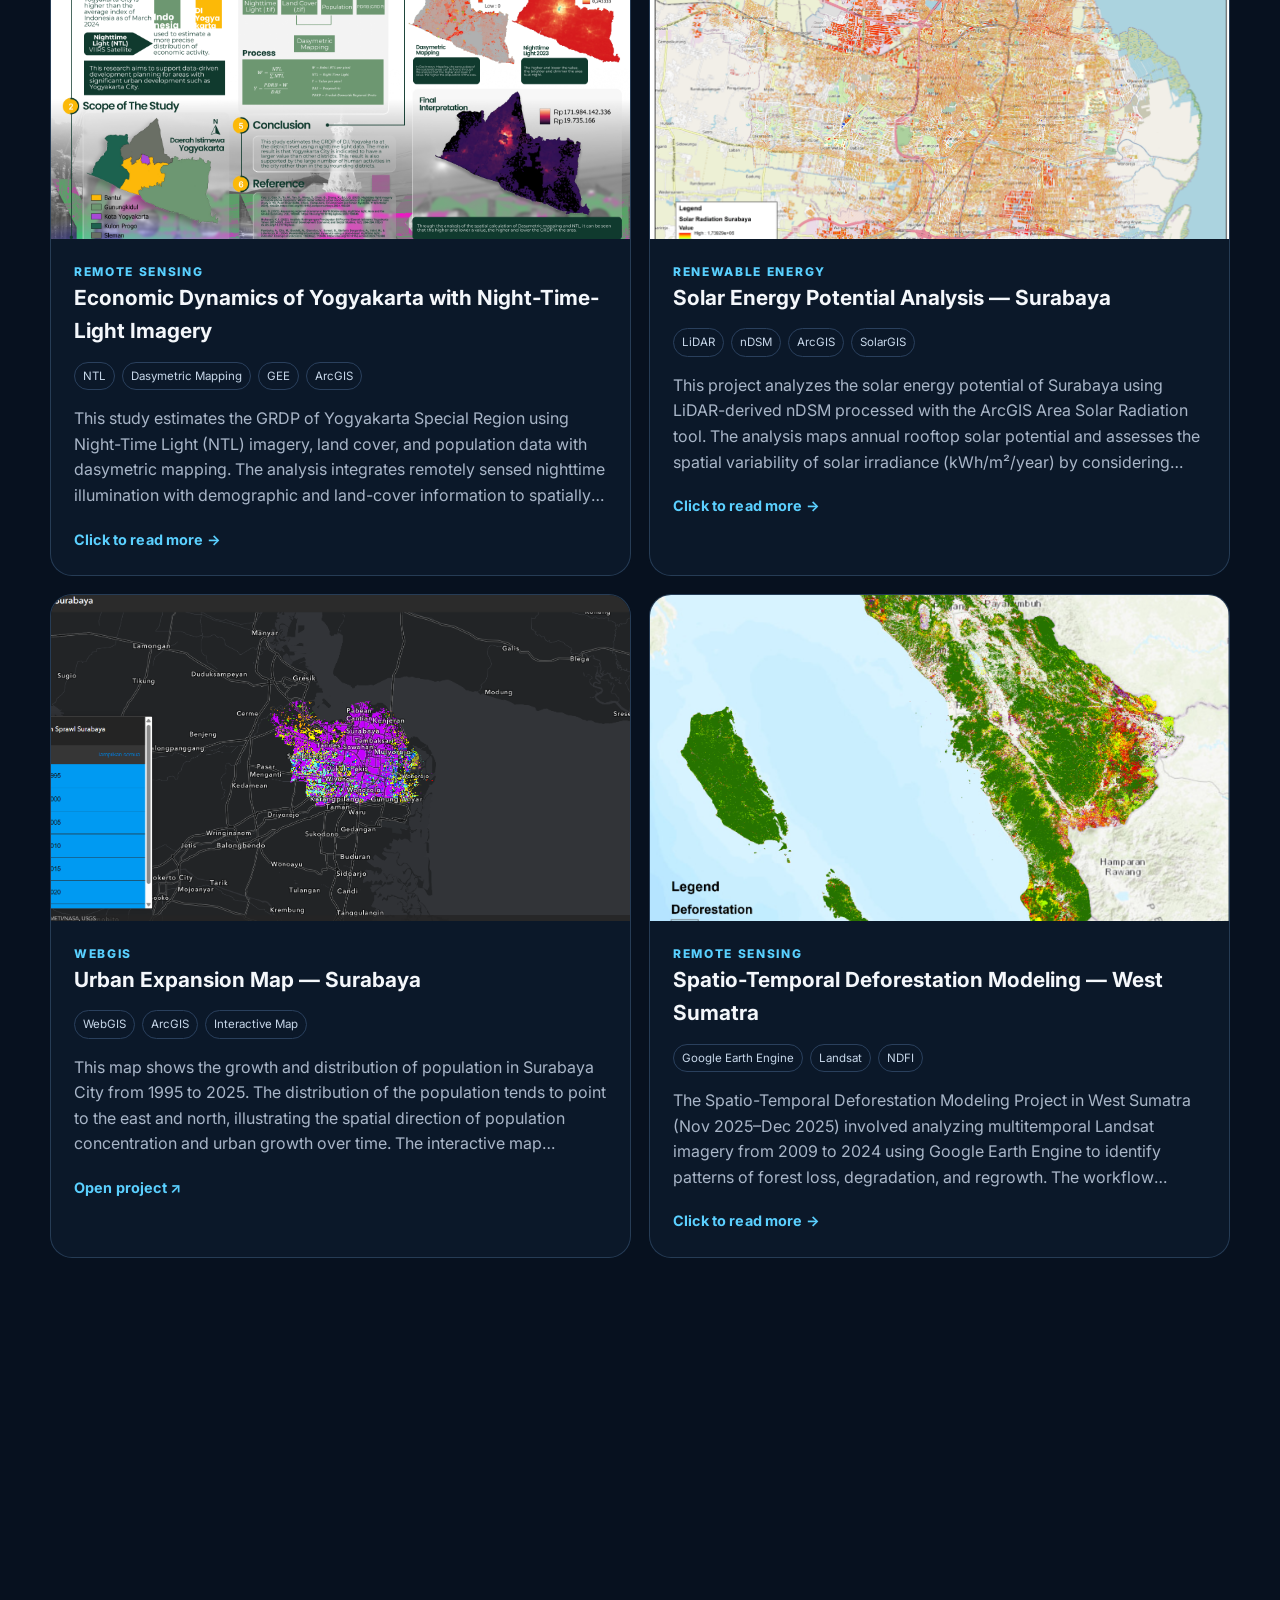
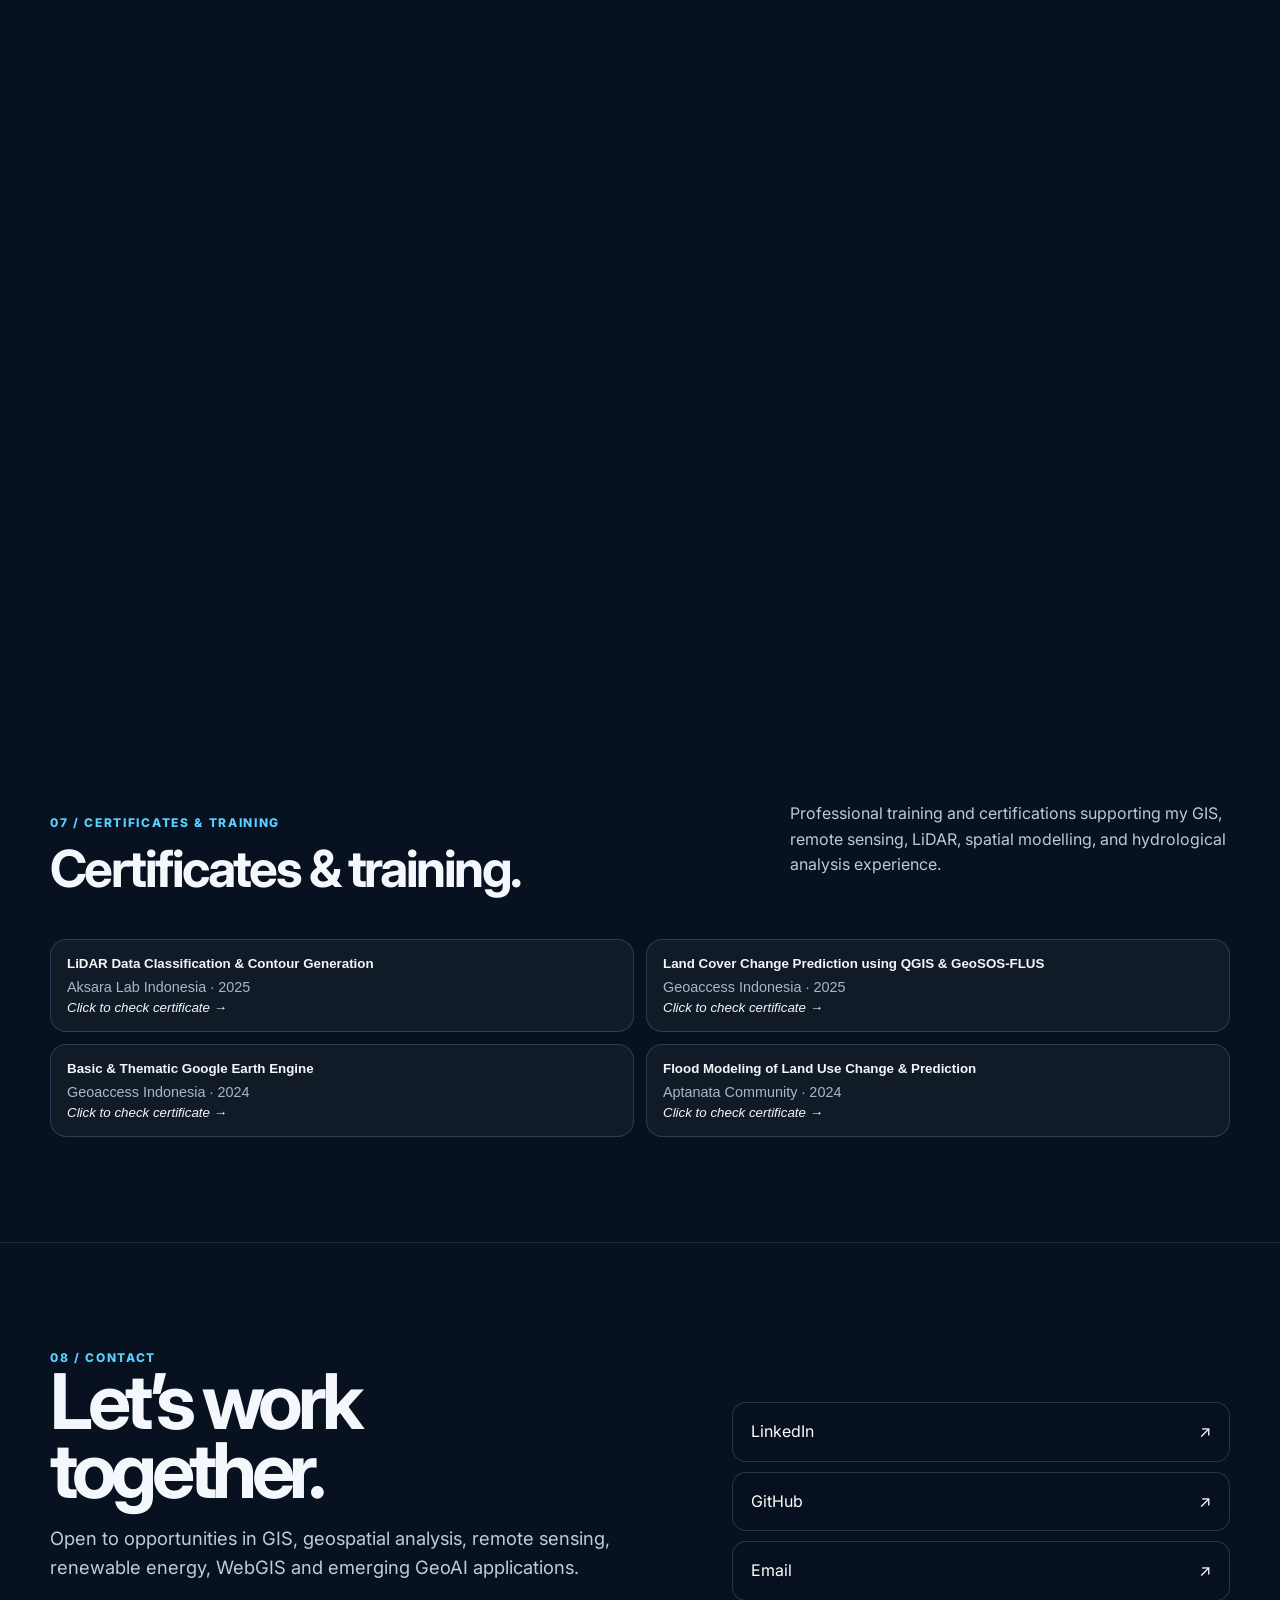
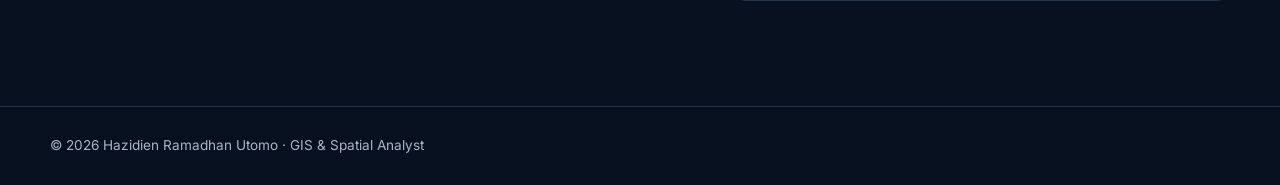
==== commit 894b0d0b: "Expand capabilities and update portfolio PDF link" ====
--- a/index.html
+++ b/index.html
@@ -1,4 +1,6 @@
-<!doctype html><html lang="en"><head><meta charset="UTF-8"><meta name="viewport" content="width=device-width,initial-scale=1"><meta name="description" content="Hazidien Ramadhan Utomo — GIS & Spatial Analyst portfolio focused on remote sensing, LiDAR, spatial modelling, WebGIS and GeoAI."><meta name="theme-color" content="#07111f"><title>Hazidien Ramadhan Utomo | GIS & Spatial Analyst</title><link rel="preconnect" href="https://fonts.googleapis.com"><link rel="preconnect" href="https://fonts.gstatic.com" crossorigin><link href="https://fonts.googleapis.com/css2?family=Inter:wght@400;500;600;700;800&display=swap" rel="stylesheet"><link rel="stylesheet" href="style.css"></head><body><header class="nav"><div class="container nav-inner"><a class="brand" href="#home">H<span>R</span>U.</a><nav id="navLinks" class="nav-links" aria-label="Primary"><a href="#about">About</a><a href="#education">Education</a><a href="#skills">Skills</a><a href="#experience">Experience</a><a href="#projects">Projects</a><a href="#tools">Tools</a><a href="#certificates">Certificates</a><a href="#contact">Contact</a></nav><button id="menu" class="menu" aria-label="Open navigation">☰</button></div></header><main><section id="home" class="hero container"><div class="reveal"><div class="eyebrow">GIS · Remote Sensing · Spatial Analysis · Urban Planning</div><h1>Hazidien<br><span>Ramadhan Utomo</span></h1><p class="lead">GIS & Spatial Analyst building spatial insights from geospatial data for urban, environmental, transportation, and renewable-energy planning.</p><div class="actions"><a class="btn primary" href="#projects">View my work ↘</a><a class="btn" href="assets/CV%20Hazidien%20Ramadhan%20Utomo_.docx%20(3).pdf" target="_blank" rel="noopener">View CV ↓</a><a class="btn" href="assets/PF_Hazidien%20Ramadhan%20Utomo%20(5)_compressed.pdf" target="_blank" rel="noopener">Portfolio PDF ↗</a></div></div><div class="portrait-wrap reveal"><img class="portrait" src="assets/profile.jpg" alt="Professional portrait of Hazidien Ramadhan Utomo"></div></section><section id="about"><div class="container"><div class="section-head"><div><div class="section-kicker">01 / About</div><h2 class="section-title">Turning spatial data<br>into useful decisions.</h2></div></div><div class="about-grid"><p class="about-copy">Urban and Regional Planning graduate from Institut Teknologi Sepuluh Nopember (ITS) with academic, research, and professional experience in spatial analysis, remote sensing, and project implementation. Combines analytical thinking and problem-solving skills with practical experience in GIS, Python, ArcPy, and Power BI for geospatial data processing, automation, and dashboard development. Experienced in managing large spatial datasets, supporting spatial planning projects, and conducting fieldwork. Skilled at turning data into practical insights, learning new tools quickly, and working with cross-functional teams to solve problems.</p></div></div></section><section id="education"><div class="container"><div class="section-head"><div><div class="section-kicker">02 / Education</div><h2 class="section-title">Built on planning,<br>geospatial thinking.</h2></div></div><div class="education-row"><div class="education-side"><time>Aug 2022 — Aug 2026</time><div class="edu-logo"><img src="assets/Lambang-ITS.png" alt="Institut Teknologi Sepuluh Nopember logo"></div></div><div class="education-main"><h3>Institut Teknologi Sepuluh Nopember (ITS)</h3><div class="role">Urban and Regional Planning · GPA 3.36 / 4.00</div><p>Computation & Modeling laboratory focus including GIS, remote sensing, urban modelling and transportation planning.</p></div></div></div></section><section id="skills"><div class="container"><div class="section-head"><div><div class="section-kicker">03 / Capabilities</div><h2 class="section-title">Core skills.</h2></div></div><div class="skills"><div class="skill"><h3>GIS & Spatial Modelling</h3><p>ArcGIS, QGIS, spatial statistics, spatial regression, geospatial visualization, land-use modelling.</p></div><div class="skill"><h3>Remote Sensing</h3><p>Google Earth Engine, Landsat, NDBI, NDWI, NDTI, vegetation analysis, environmental monitoring.</p></div><div class="skill"><h3>LiDAR & Terrain</h3><p>LiDAR-derived nDSM, elevation and slope analysis, solar-radiation modelling and spatial suitability.</p></div><div class="skill"><h3>WebGIS</h3><p>Interactive mapping concepts using web technologies and geospatial visualization workflows.</p></div><div class="skill"><h3>Decision Support</h3><p>MCDA, AHP, Delphi, scenario assessment, causal reasoning and uncertainty awareness.</p></div><div class="skill"><h3>Planning</h3><p>Urban, regional, transportation, environmental and infrastructure planning applications.</p></div></div></div></section><section id="tools"><div class="container"><div class="section-head"><div><div class="section-kicker">04 / Software & Tools</div><h2 class="section-title">Software & tools.</h2></div><p class="section-note">Software and tools used across GIS, remote sensing, spatial modelling, planning analysis, research, and visualization.</p></div><div class="tools-grid">
+<!doctype html><html lang="en"><head><meta charset="UTF-8"><meta name="viewport" content="width=device-width,initial-scale=1"><meta name="description" content="Hazidien Ramadhan Utomo — GIS & Spatial Analyst portfolio focused on remote sensing, LiDAR, spatial modelling, WebGIS and GeoAI."><meta name="theme-color" content="#07111f"><title>Hazidien Ramadhan Utomo | GIS & Spatial Analyst</title><link rel="preconnect" href="https://fonts.googleapis.com"><link rel="preconnect" href="https://fonts.gstatic.com" crossorigin><link href="https://fonts.googleapis.com/css2?family=Inter:wght@400;500;600;700;800&display=swap" rel="stylesheet"><link rel="stylesheet" href="style.css"></head><body><header class="nav"><div class="container nav-inner"><a class="brand" href="#home">H<span>R</span>U.</a><nav id="navLinks" class="nav-links" aria-label="Primary"><a href="#about">About</a><a href="#education">Education</a><a href="#skills">Skills</a><a href="#experience">Experience</a><a href="#projects">Projects</a><a href="#tools">Tools</a><a href="#certificates">Certificates</a><a href="#contact">Contact</a></nav><button id="menu" class="menu" aria-label="Open navigation">☰</button></div></header><main><section id="home" class="hero container"><div class="reveal"><div class="eyebrow">GIS · Remote Sensing · Spatial Analysis · Urban Planning</div><h1>Hazidien<br><span>Ramadhan Utomo</span></h1><p class="lead">GIS & Spatial Analyst building spatial insights from geospatial data for urban, environmental, transportation, and renewable-energy planning.</p><div class="actions"><a class="btn primary" href="#projects">View my work ↘</a><a class="btn" href="assets/CV%20Hazidien%20Ramadhan%20Utomo_.docx%20(3).pdf" target="_blank" rel="noopener">View CV ↓</a><a class="btn" href="assets/PF_Hazidien%20Ramadhan%20Utomo%20(4)_compressed.pdf" target="_blank" rel="noopener">Portfolio PDF ↗</a></div></div><div class="portrait-wrap reveal"><img class="portrait" src="assets/profile.jpg" alt="Professional portrait of Hazidien Ramadhan Utomo"></div></section><section id="about"><div class="container"><div class="section-head"><div><div class="section-kicker">01 / About</div><h2 class="section-title">Turning spatial data<br>into useful decisions.</h2></div></div><div class="about-grid"><p class="about-copy">Urban and Regional Planning graduate from Institut Teknologi Sepuluh Nopember (ITS) with academic, research, and professional experience in spatial analysis, remote sensing, and project implementation. Combines analytical thinking and problem-solving skills with practical experience in GIS, Python, ArcPy, and Power BI for geospatial data processing, automation, and dashboard development. Experienced in managing large spatial datasets, supporting spatial planning projects, and conducting fieldwork. Skilled at turning data into practical insights, learning new tools quickly, and working with cross-functional teams to solve problems.</p></div></div></section><section id="education"><div class="container"><div class="section-head"><div><div class="section-kicker">02 / Education</div><h2 class="section-title">Built on planning,<br>geospatial thinking.</h2></div></div><div class="education-row"><div class="education-side"><time>Aug 2022 — Aug 2026</time><div class="edu-logo"><img src="assets/Lambang-ITS.png" alt="Institut Teknologi Sepuluh Nopember logo"></div></div><div class="education-main"><h3>Institut Teknologi Sepuluh Nopember (ITS)</h3><div class="role">Urban and Regional Planning · GPA 3.36 / 4.00</div><p>Computation & Modeling laboratory focus including GIS, remote sensing, urban modelling and transportation planning.</p></div></div></div></section><section id="skills"><div class="container"><div class="section-head"><div><div class="section-kicker">03 / Capabilities</div><h2 class="section-title">Core skills.</h2></div></div><div class="skills"><div class="skill"><h3>GIS & Spatial Modelling</h3><p>ArcGIS, QGIS, spatial statistics, spatial regression, geospatial visualization, land-use modelling.</p></div><div class="skill"><h3>Remote Sensing</h3><p>Google Earth Engine, Landsat, NDBI, NDWI, NDTI, vegetation analysis, environmental monitoring.</p></div><div class="skill"><h3>LiDAR & Terrain</h3><p>LiDAR-derived nDSM, elevation and slope analysis, solar-radiation modelling and spatial suitability.</p></div><div class="skill"><h3>WebGIS</h3><p>Interactive mapping concepts using web technologies and geospatial visualization workflows.</p></div><div class="skill"><h3>Decision Support</h3><p>MCDA, AHP, Delphi, scenario assessment, causal reasoning and uncertainty awareness.</p></div><div class="skill"><h3>Planning</h3><p>Urban, regional, transportation, environmental and infrastructure planning applications.</p></div><div class="skill"><h3>Data Automation & Processing</h3><p>Python and ArcPy scripting, shapefile integration, attribute matching, data standardisation, and processing large geospatial datasets.</p></div>
+<div class="skill"><h3>Data Management & Entry</h3><p>Spatial data compilation, attribute-table management, survey-data validation, data classification, and structured database preparation.</p></div>
+<div class="skill"><h3>Dashboard & Data Visualization</h3><p>Power BI dashboards, interactive KPIs and filters, spatial indicators, performance monitoring, and web-based dashboard presentation.</p></div></div></div></section><section id="tools"><div class="container"><div class="section-head"><div><div class="section-kicker">04 / Software & Tools</div><h2 class="section-title">Software & tools.</h2></div><p class="section-note">Software and tools used across GIS, remote sensing, spatial modelling, planning analysis, research, and visualization.</p></div><div class="tools-grid">
 <div class="tool-logo"><img src="assets/tools/ArcGIS_logo.png" alt="ArcGIS Desktop"></div>
 <div class="tool-logo"><img src="assets/tools/arcgis%20pro%20logo.png" alt="ArcGIS Pro"></div>
 <div class="tool-logo"><img src="assets/tools/autocad-logo-png_seeklogo-482394.png" alt="AutoCAD"></div>
@@ -23,4 +25,4 @@
 <article class="job experience-job"><div class="job-side"><time>Jun 2024 — Nov 2024</time><div class="org-logo"><img src="assets/british%20embassy.jpg" alt="British Embassy logo"></div></div><div class="job-main"><div class="job-copy"><h3>Surveyor — MRT Surabaya Feasibility Study</h3><div class="role">British Embassy Jakarta · Surabaya</div><ul><li>Conducted household, employee, and administrative surveys to collect travel and mobility data for transportation planning.</li><li>Performed traffic counts and vehicle-speed surveys, and analysed traffic performance using applicable Indonesian road-capacity assessment guidelines (MKJI/PKJI).</li><li>Compiled survey data and carried out the four-step transportation modelling process: trip generation, trip distribution, modal split, and traffic assignment.</li></ul></div><button class="evidence-card" type="button" onclick="openEvidence('MRT Surabaya Feasibility Study — Letter of Assignment','assets/loa.pdf','pdf')"><img src="assets/british%20embassy.jpg" alt="British Embassy Jakarta project"><span>View letter of assignment ↗</span></button></div></article>
 </div></div></section><section id="projects"><div class="container"><div class="section-head"><div><div class="section-kicker">06 / Selected work</div><h2 class="section-title">Projects with a<br>spatial story.</h2></div><p class="section-note">Click any project to explore the problem, approach, tools and result.</p></div><div class="filters"><button class="filter active" data-filter="all">All</button><button class="filter" data-filter="Remote Sensing">Remote Sensing</button><button class="filter" data-filter="Spatial Modelling">Spatial Modelling</button><button class="filter" data-filter="Renewable Energy">Renewable Energy</button><button class="filter" data-filter="WebGIS">WebGIS</button><button class="filter" data-filter="Terrain Analysis">Terrain</button><button class="filter" data-filter="GIS & Data Automation">GIS Automation</button><button class="filter" data-filter="Dashboard & Spatial Planning">Dashboards</button></div><div id="projectGrid" class="projects"></div></div></section<section id="certificates"><div class="container"><div class="section-head"><div><div class="section-kicker">07 / Certificates & Training</div><h2 class="section-title">Certificates & training.</h2></div><p class="section-note">Professional training and certifications supporting my GIS, remote sensing, LiDAR, spatial modelling, and hydrological analysis experience.</p></div><div class="certs"><button class="cert" type="button" onclick="openCertificate('LiDAR Data Classification & Contour Generation','Aksara Lab Indonesia · 2025')"><span class="cert-text"><strong>LiDAR Data Classification & Contour Generation</strong><span>Aksara Lab Indonesia · 2025</span><em>Click to check certificate →</em></span></button><button class="cert" type="button" onclick="openCertificate('Land Cover Change Prediction using QGIS & GeoSOS-FLUS','Geoaccess Indonesia · 2025')"><span class="cert-text"><strong>Land Cover Change Prediction using QGIS & GeoSOS-FLUS</strong><span>Geoaccess Indonesia · 2025</span><em>Click to check certificate →</em></span></button><button class="cert" type="button" onclick="openCertificate('Basic & Thematic Google Earth Engine','Geoaccess Indonesia · 2024')"><span class="cert-text"><strong>Basic & Thematic Google Earth Engine</strong><span>Geoaccess Indonesia · 2024</span><em>Click to check certificate →</em></span></button><button class="cert" type="button" onclick="openCertificate('Geographic Information System Training','Aptanata Community · 2024')"><span class="cert-text"><strong>Flood Modeling of Land Use Change & Prediction</strong><span>Aptanata Community · 2024</span><em>Click to check certificate →</em></span></button></div></div></section>
 <section id="contact"><div class="container contact"><div><div class="section-kicker">08 / Contact</div><h2>Let’s work<br>together.</h2><p class="lead">Open to opportunities in GIS, geospatial analysis, remote sensing, renewable energy, WebGIS and emerging GeoAI applications.</p></div><div class="socials"><a class="social" href="https://www.linkedin.com/in/hazidienramadhanutomo/" target="_blank" rel="noopener"><span>LinkedIn</span><span>↗</span></a><a class="social" href="https://github.com/Hazidien" target="_blank" rel="noopener"><span>GitHub</span><span>↗</span></a><a class="social" href="mailto:hazidienramadhanutomo@gmail.com"><span>Email</span><span>↗</span></a></div></div></section></main><footer class="footer"><div class="container">© 2026 Hazidien Ramadhan Utomo · GIS & Spatial Analyst</div></footer>
-<div id="projectModal" class="modal" role="dialog" aria-modal="true" aria-label="Project details"><div class="modal-card"><button id="closeModal" class="close" aria-label="Close">×</button><div id="modalBody"></div></div></div><div id="evidenceModal" class="modal" role="dialog" aria-modal="true" aria-label="Work documentation"><div class="modal-card evidence-modal-card"><button class="close" aria-label="Close" onclick="closeEvidence()">×</button><div id="evidenceBody"></div></div></div><div id="certificateModal" class="modal" role="dialog" aria-modal="true" aria-label="Certificate preview"><div class="modal-card certificate-modal-card"><button class="close" aria-label="Close" onclick="closeCertificate()">×</button><div id="certificateBody"></div></div></div><script src="script.js?v=20261126-7"></script></body></html>+<div id="projectModal" class="modal" role="dialog" aria-modal="true" aria-label="Project details"><div class="modal-card"><button id="closeModal" class="close" aria-label="Close">×</button><div id="modalBody"></div></div></div><div id="evidenceModal" class="modal" role="dialog" aria-modal="true" aria-label="Work documentation"><div class="modal-card evidence-modal-card"><button class="close" aria-label="Close" onclick="closeEvidence()">×</button><div id="evidenceBody"></div></div></div><div id="certificateModal" class="modal" role="dialog" aria-modal="true" aria-label="Certificate preview"><div class="modal-card certificate-modal-card"><button class="close" aria-label="Close" onclick="closeCertificate()">×</button><div id="certificateBody"></div></div></div><script src="script.js?v=20261126-8"></script></body></html>
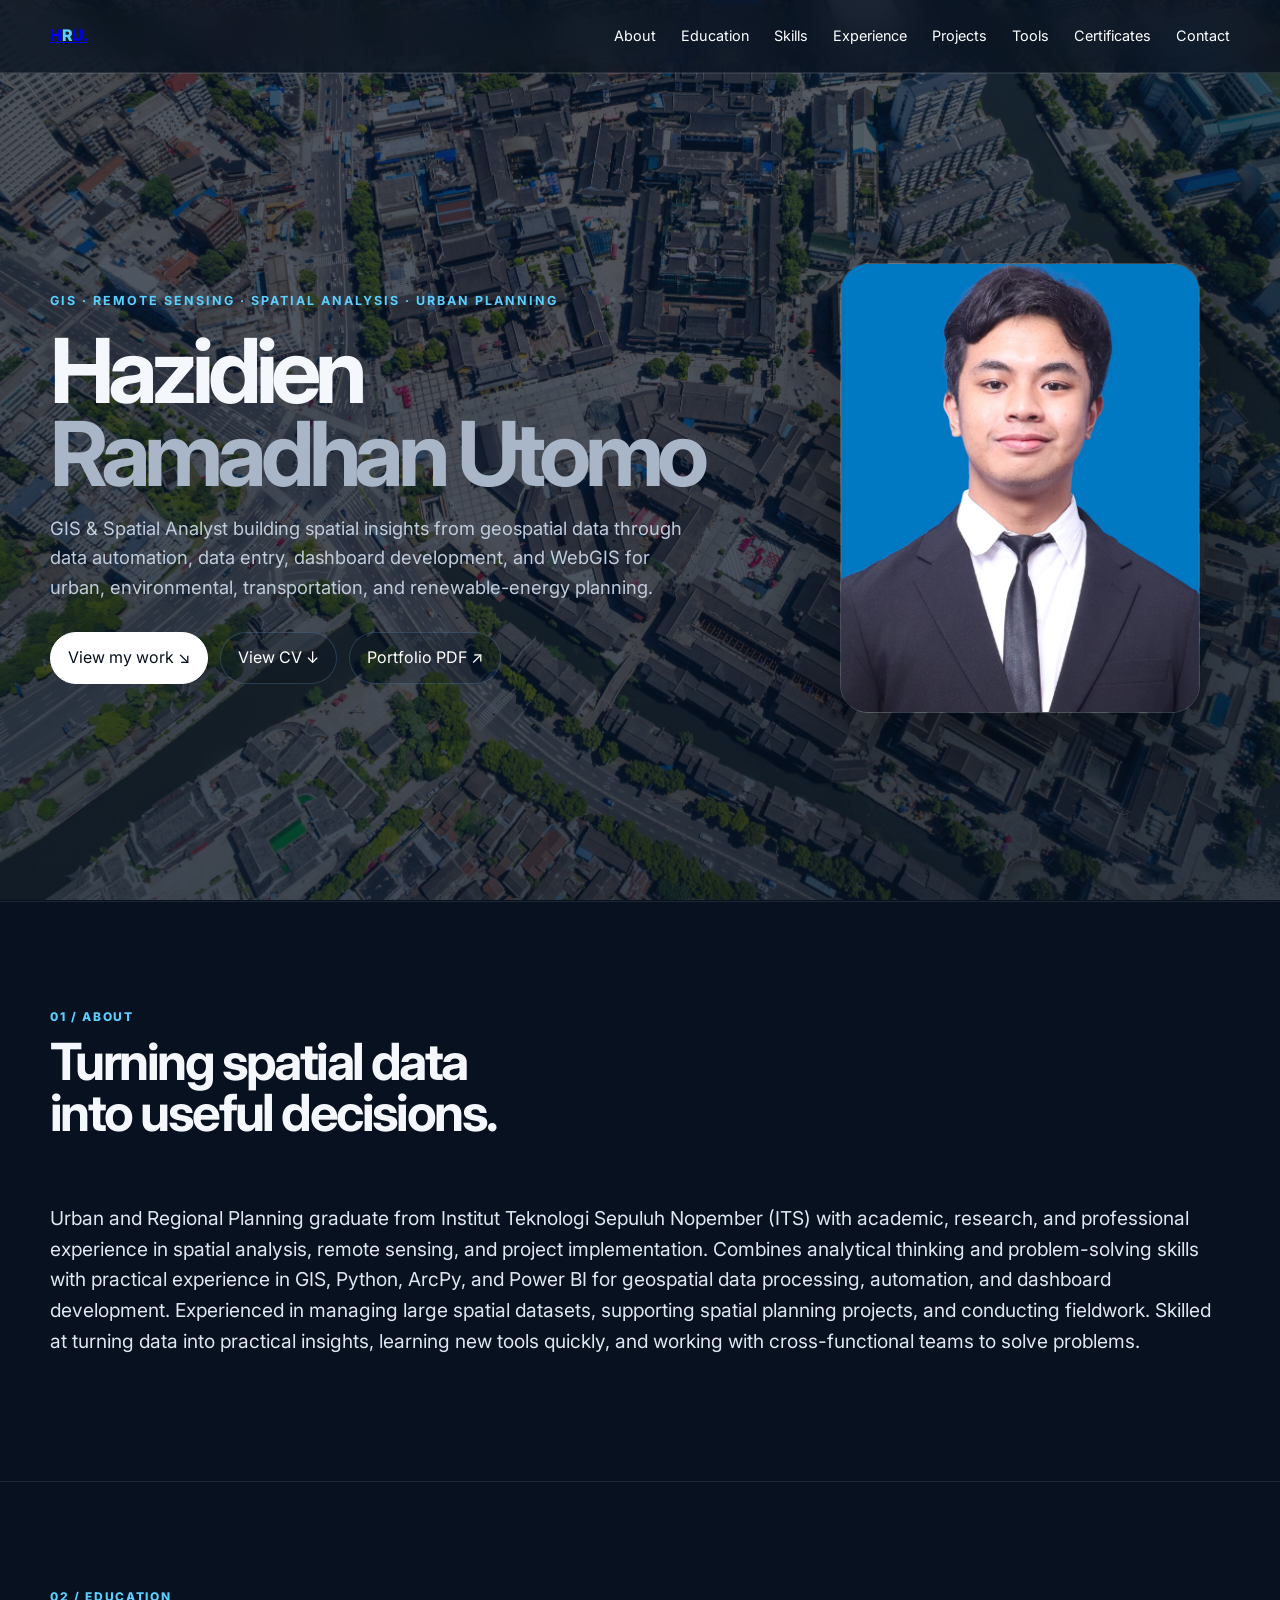
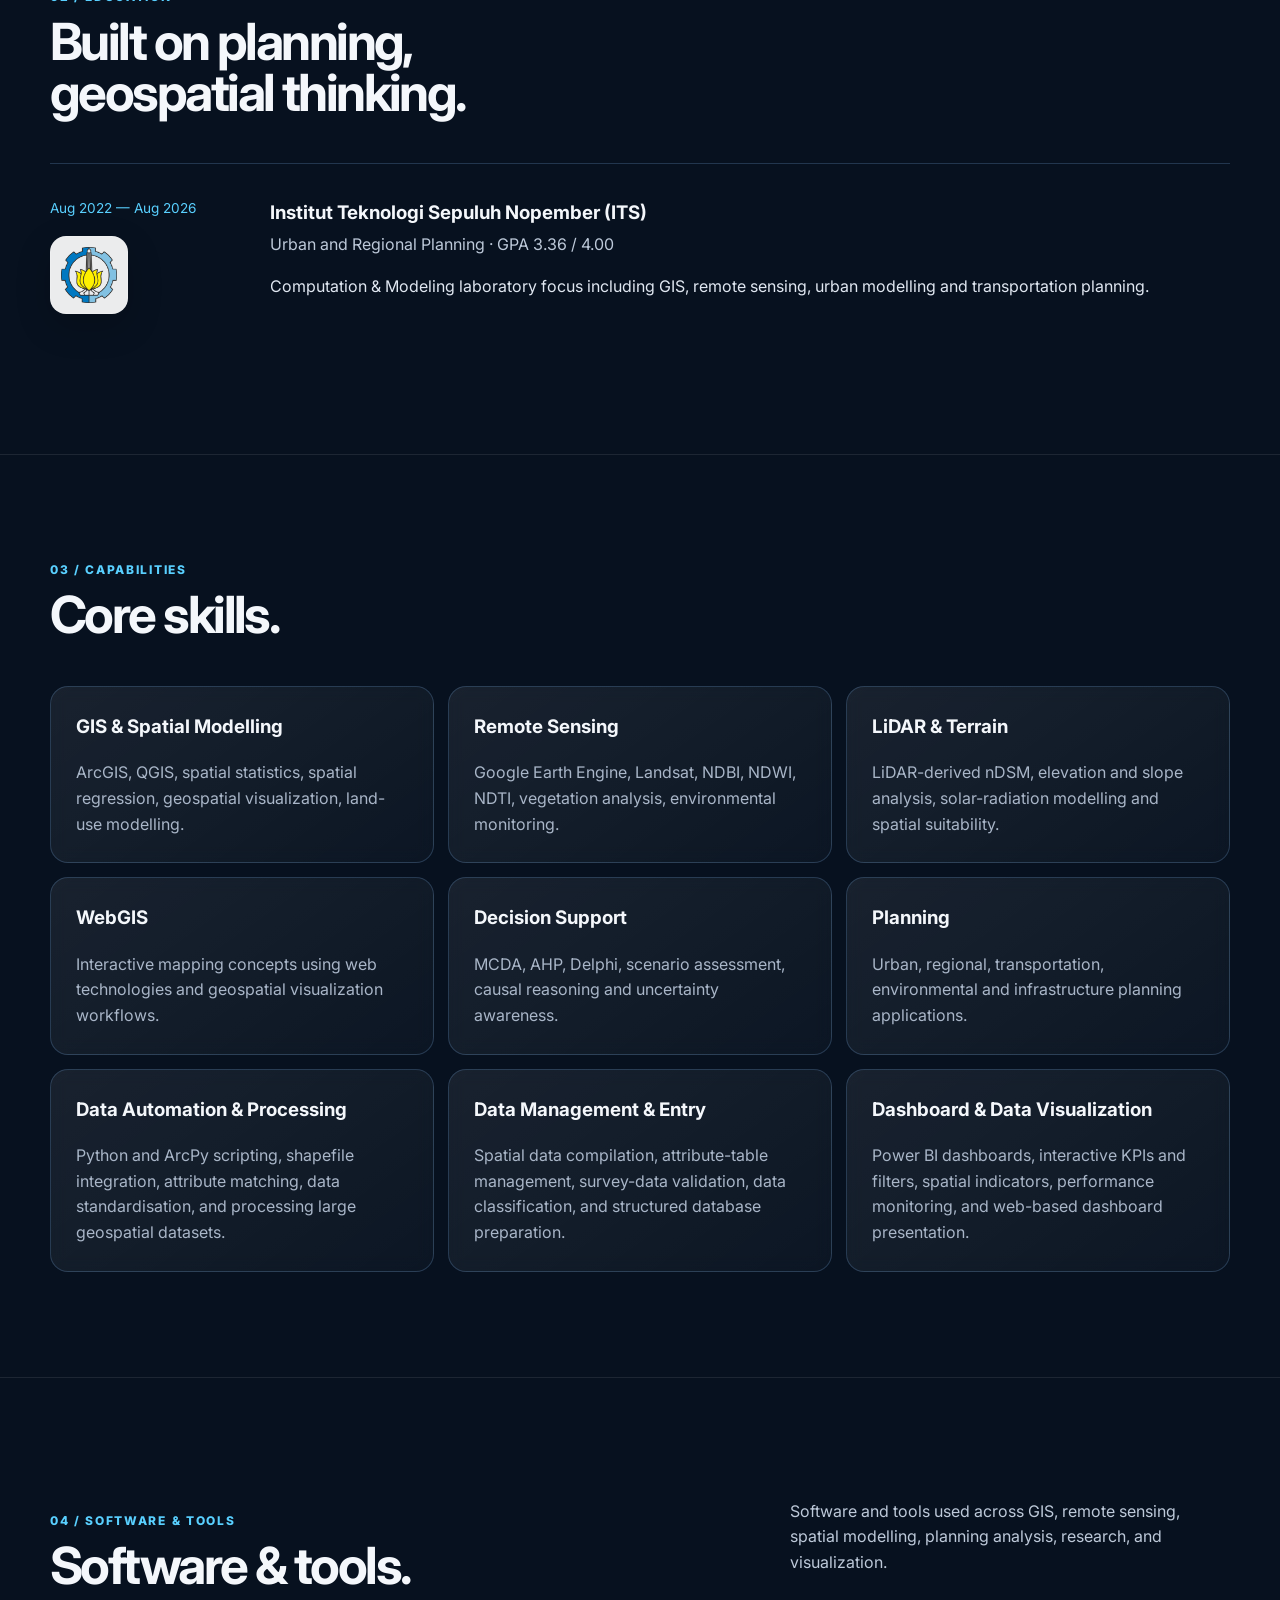
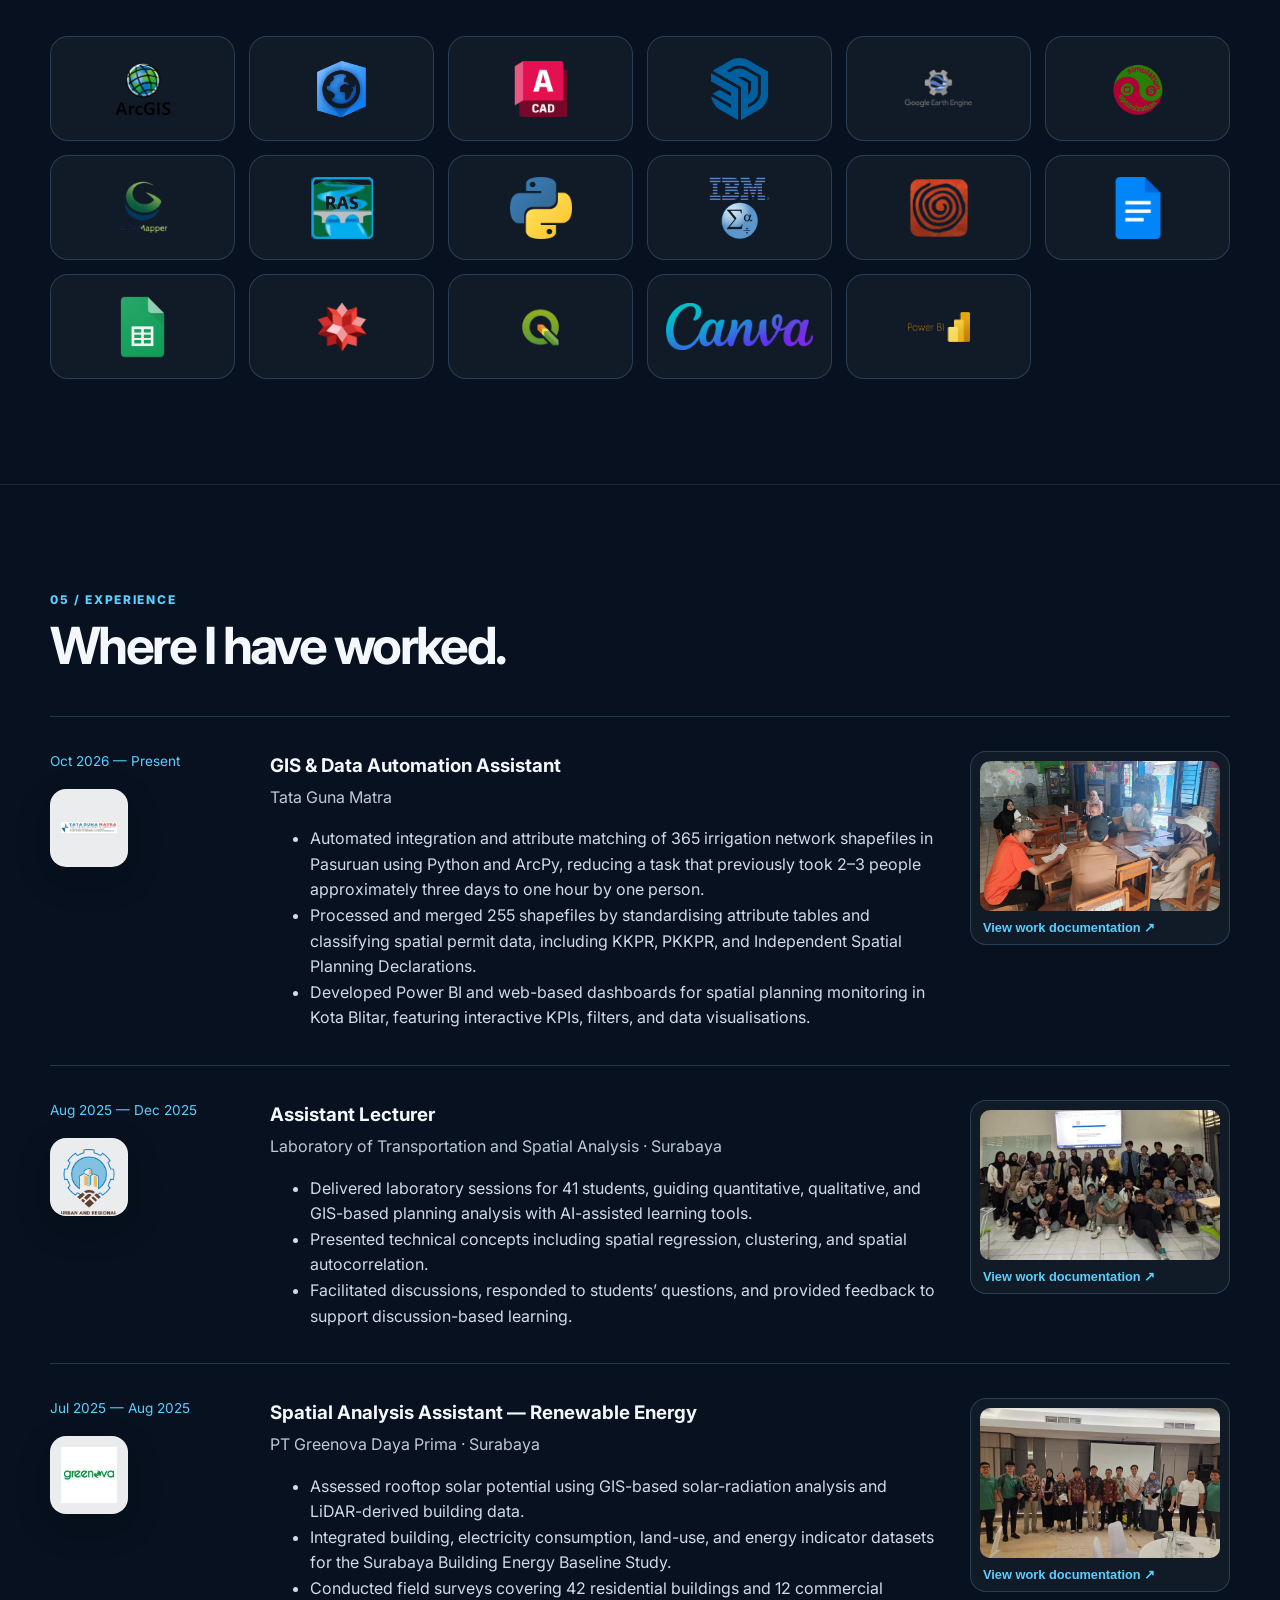
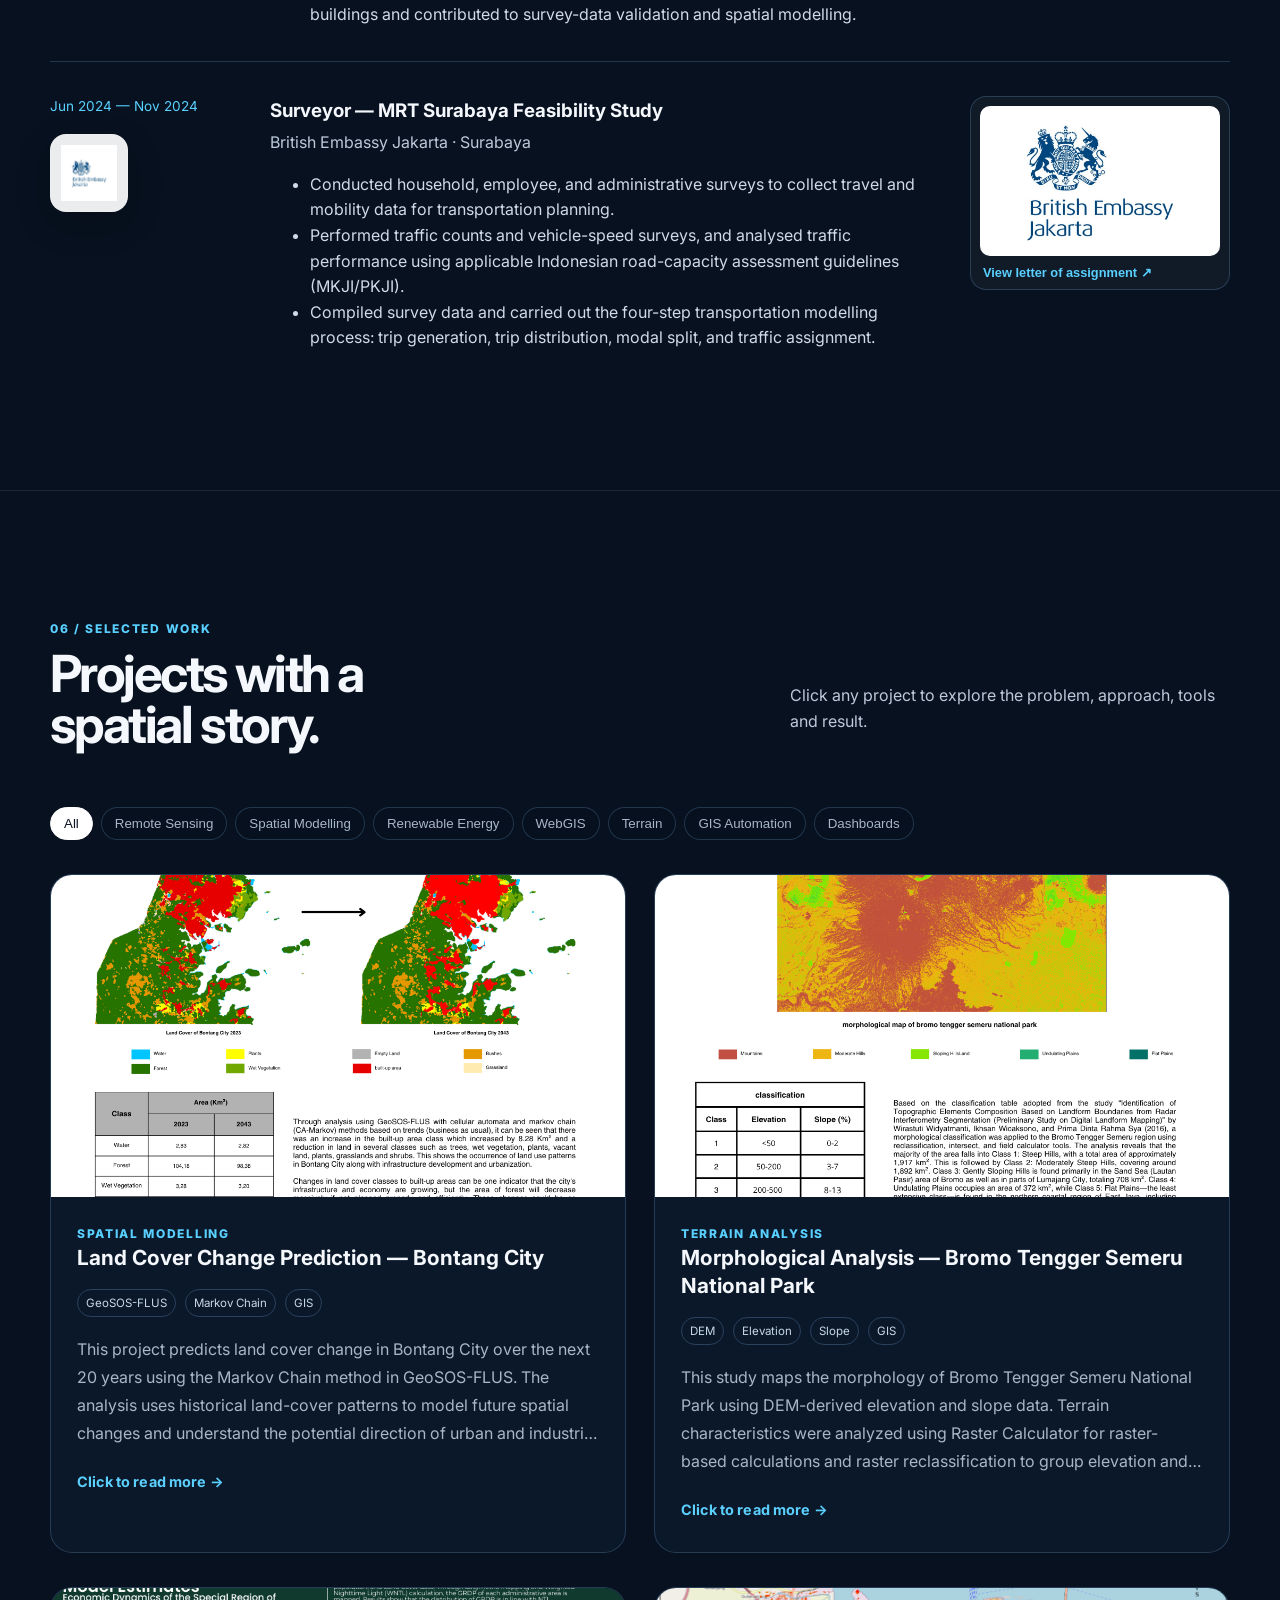
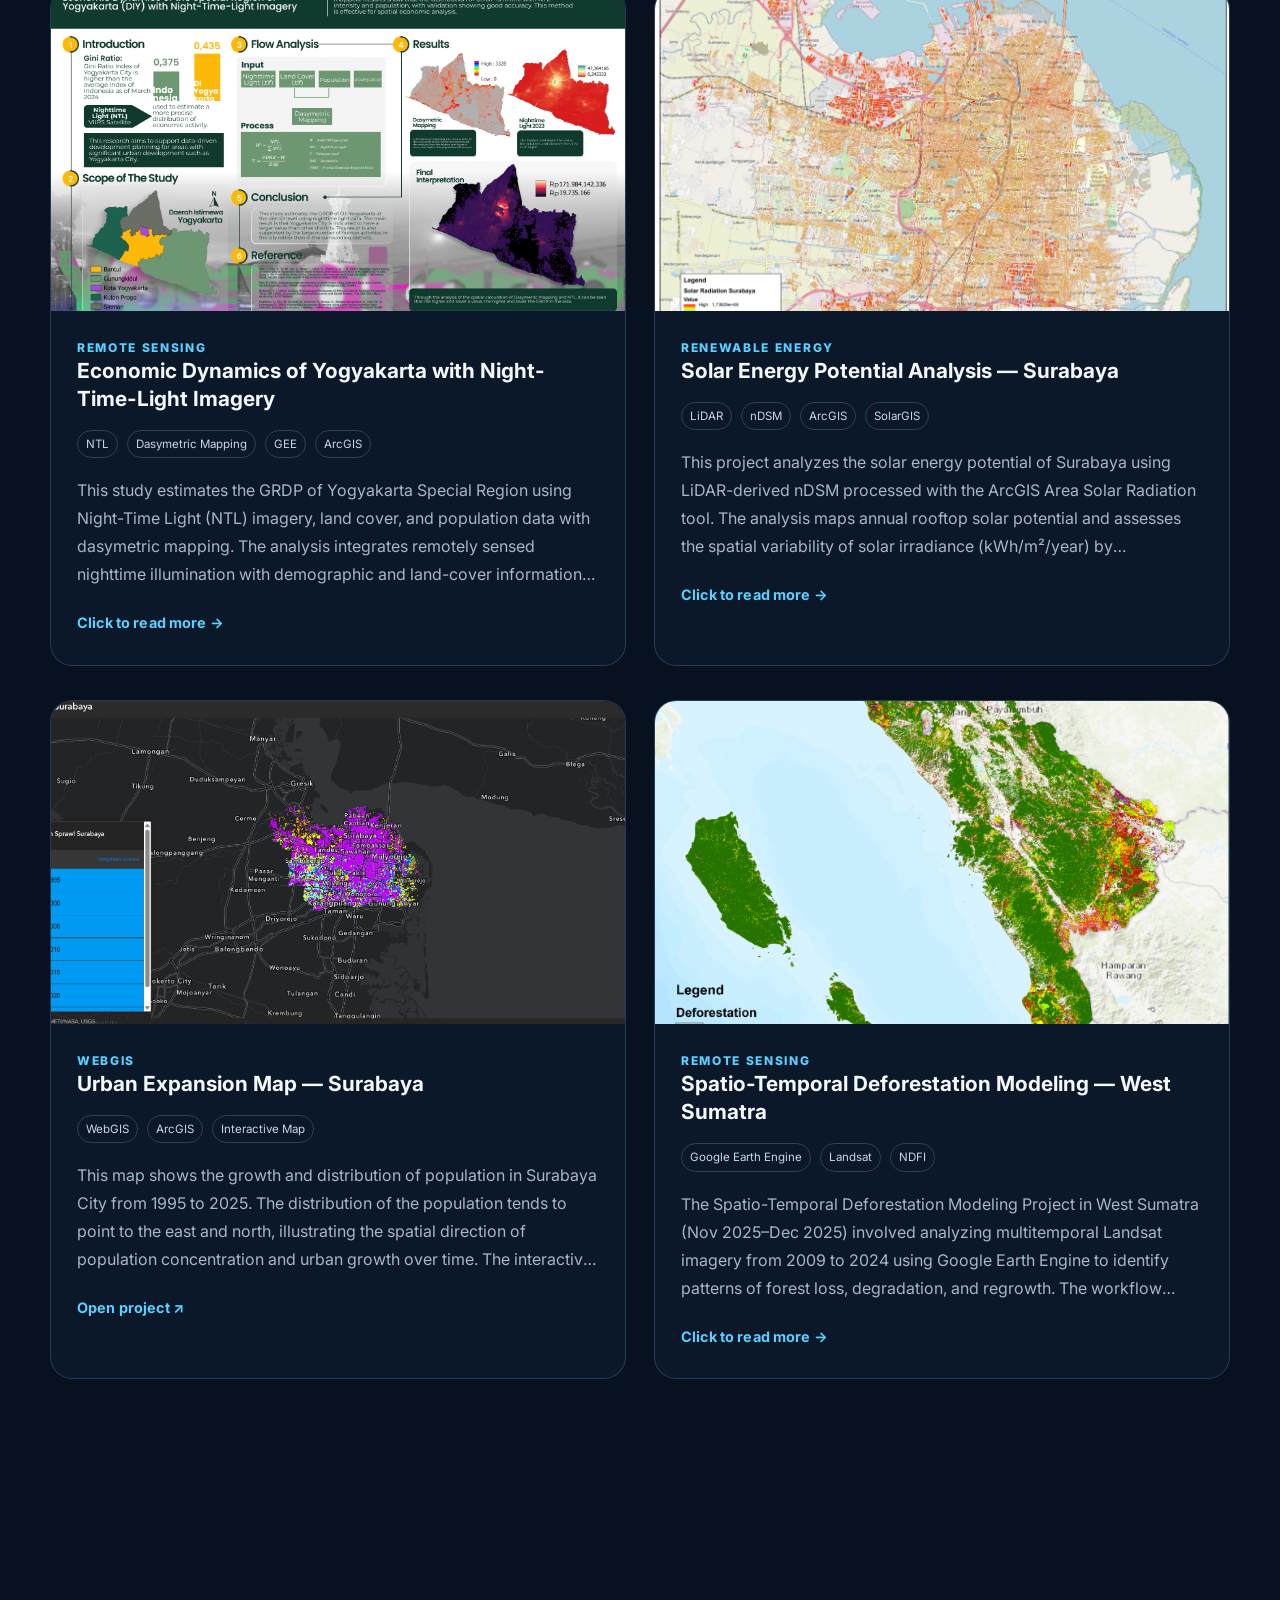
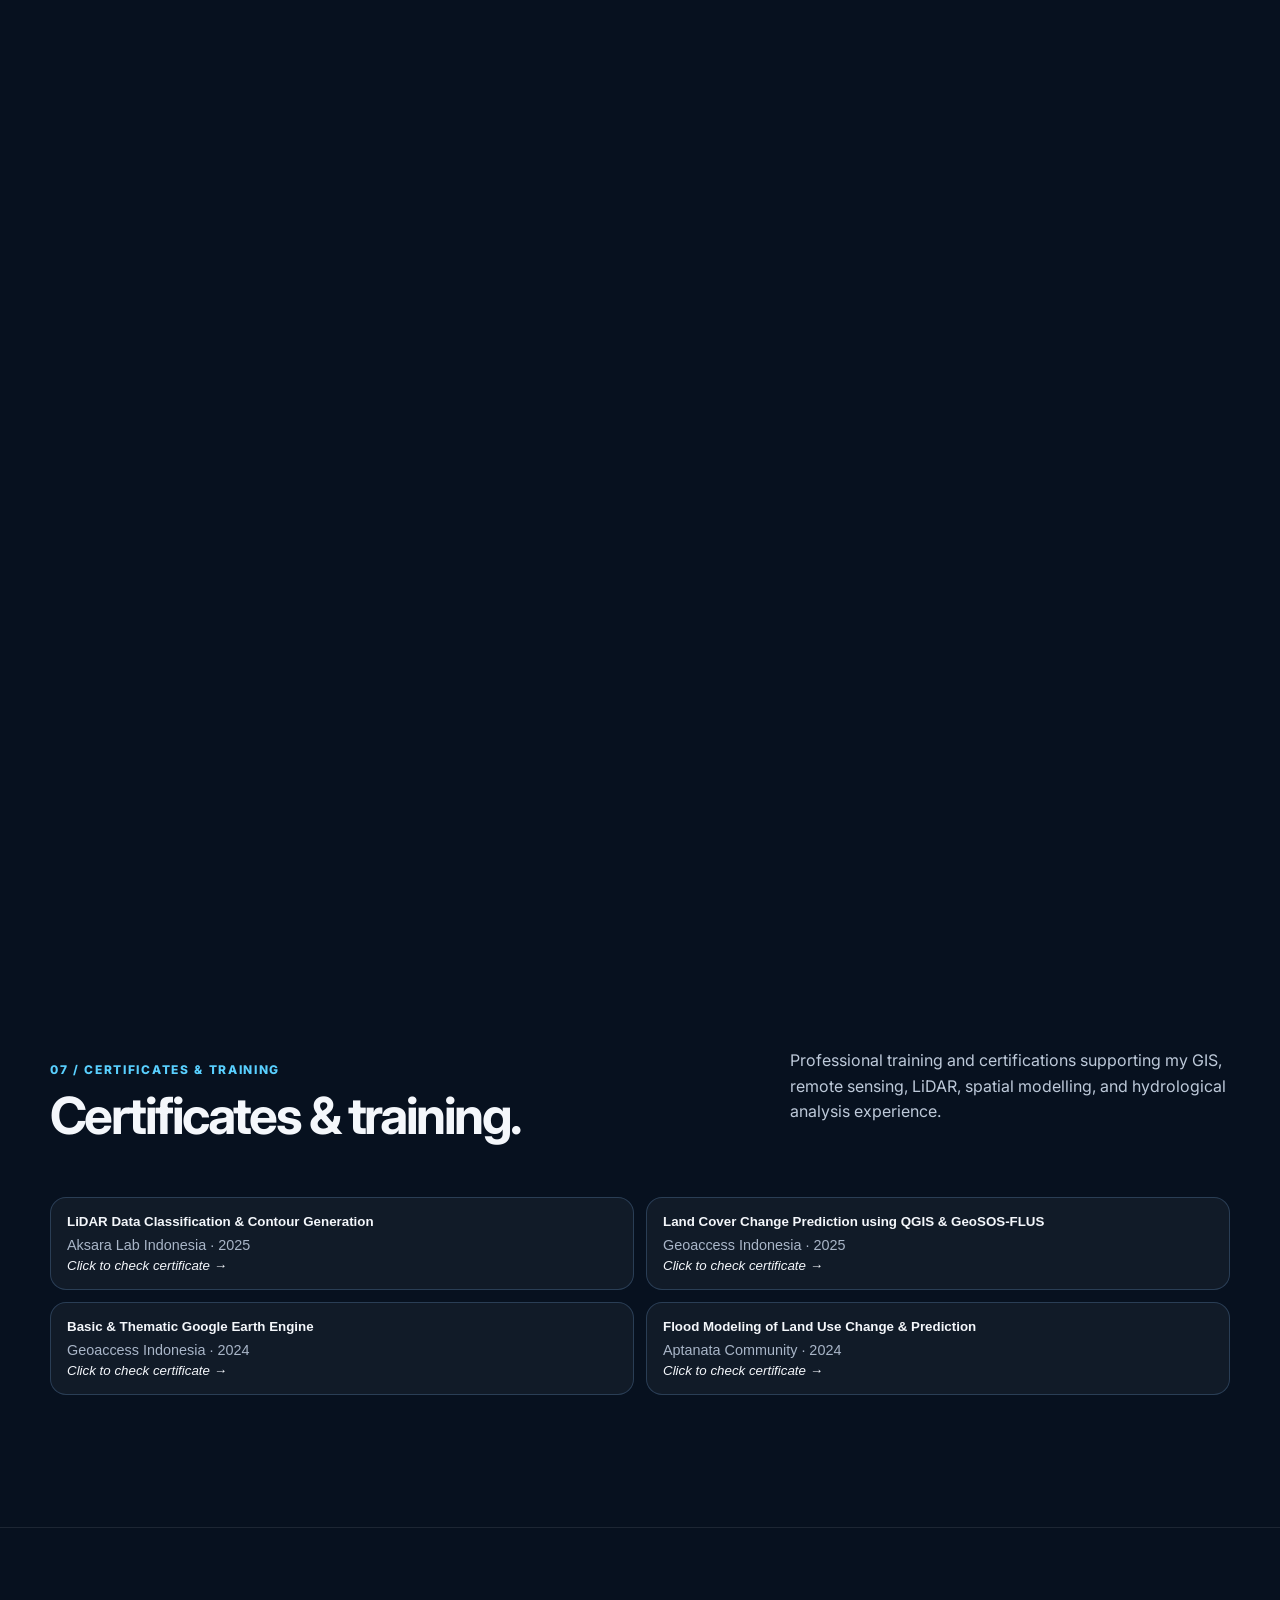
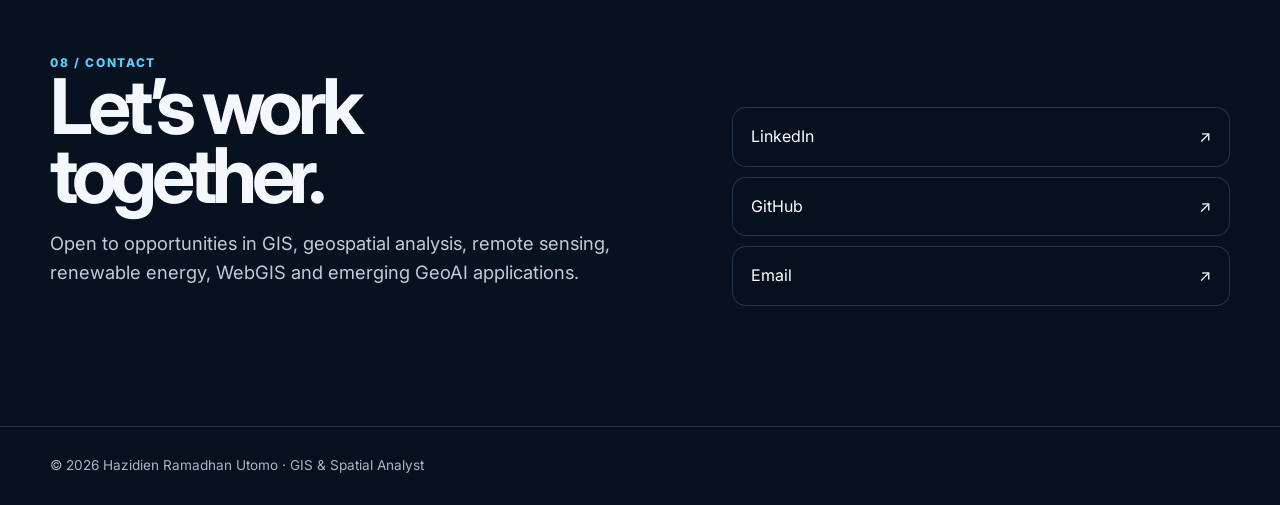
==== commit c9a03660: "Update hero tagline with data automation and WebGIS" ====
--- a/index.html
+++ b/index.html
@@ -1,4 +1,4 @@
-<!doctype html><html lang="en"><head><meta charset="UTF-8"><meta name="viewport" content="width=device-width,initial-scale=1"><meta name="description" content="Hazidien Ramadhan Utomo — GIS & Spatial Analyst portfolio focused on remote sensing, LiDAR, spatial modelling, WebGIS and GeoAI."><meta name="theme-color" content="#07111f"><title>Hazidien Ramadhan Utomo | GIS & Spatial Analyst</title><link rel="preconnect" href="https://fonts.googleapis.com"><link rel="preconnect" href="https://fonts.gstatic.com" crossorigin><link href="https://fonts.googleapis.com/css2?family=Inter:wght@400;500;600;700;800&display=swap" rel="stylesheet"><link rel="stylesheet" href="style.css"></head><body><header class="nav"><div class="container nav-inner"><a class="brand" href="#home">H<span>R</span>U.</a><nav id="navLinks" class="nav-links" aria-label="Primary"><a href="#about">About</a><a href="#education">Education</a><a href="#skills">Skills</a><a href="#experience">Experience</a><a href="#projects">Projects</a><a href="#tools">Tools</a><a href="#certificates">Certificates</a><a href="#contact">Contact</a></nav><button id="menu" class="menu" aria-label="Open navigation">☰</button></div></header><main><section id="home" class="hero container"><div class="reveal"><div class="eyebrow">GIS · Remote Sensing · Spatial Analysis · Urban Planning</div><h1>Hazidien<br><span>Ramadhan Utomo</span></h1><p class="lead">GIS & Spatial Analyst building spatial insights from geospatial data for urban, environmental, transportation, and renewable-energy planning.</p><div class="actions"><a class="btn primary" href="#projects">View my work ↘</a><a class="btn" href="assets/CV%20Hazidien%20Ramadhan%20Utomo_.docx%20(3).pdf" target="_blank" rel="noopener">View CV ↓</a><a class="btn" href="assets/PF_Hazidien%20Ramadhan%20Utomo%20(4)_compressed.pdf" target="_blank" rel="noopener">Portfolio PDF ↗</a></div></div><div class="portrait-wrap reveal"><img class="portrait" src="assets/profile.jpg" alt="Professional portrait of Hazidien Ramadhan Utomo"></div></section><section id="about"><div class="container"><div class="section-head"><div><div class="section-kicker">01 / About</div><h2 class="section-title">Turning spatial data<br>into useful decisions.</h2></div></div><div class="about-grid"><p class="about-copy">Urban and Regional Planning graduate from Institut Teknologi Sepuluh Nopember (ITS) with academic, research, and professional experience in spatial analysis, remote sensing, and project implementation. Combines analytical thinking and problem-solving skills with practical experience in GIS, Python, ArcPy, and Power BI for geospatial data processing, automation, and dashboard development. Experienced in managing large spatial datasets, supporting spatial planning projects, and conducting fieldwork. Skilled at turning data into practical insights, learning new tools quickly, and working with cross-functional teams to solve problems.</p></div></div></section><section id="education"><div class="container"><div class="section-head"><div><div class="section-kicker">02 / Education</div><h2 class="section-title">Built on planning,<br>geospatial thinking.</h2></div></div><div class="education-row"><div class="education-side"><time>Aug 2022 — Aug 2026</time><div class="edu-logo"><img src="assets/Lambang-ITS.png" alt="Institut Teknologi Sepuluh Nopember logo"></div></div><div class="education-main"><h3>Institut Teknologi Sepuluh Nopember (ITS)</h3><div class="role">Urban and Regional Planning · GPA 3.36 / 4.00</div><p>Computation & Modeling laboratory focus including GIS, remote sensing, urban modelling and transportation planning.</p></div></div></div></section><section id="skills"><div class="container"><div class="section-head"><div><div class="section-kicker">03 / Capabilities</div><h2 class="section-title">Core skills.</h2></div></div><div class="skills"><div class="skill"><h3>GIS & Spatial Modelling</h3><p>ArcGIS, QGIS, spatial statistics, spatial regression, geospatial visualization, land-use modelling.</p></div><div class="skill"><h3>Remote Sensing</h3><p>Google Earth Engine, Landsat, NDBI, NDWI, NDTI, vegetation analysis, environmental monitoring.</p></div><div class="skill"><h3>LiDAR & Terrain</h3><p>LiDAR-derived nDSM, elevation and slope analysis, solar-radiation modelling and spatial suitability.</p></div><div class="skill"><h3>WebGIS</h3><p>Interactive mapping concepts using web technologies and geospatial visualization workflows.</p></div><div class="skill"><h3>Decision Support</h3><p>MCDA, AHP, Delphi, scenario assessment, causal reasoning and uncertainty awareness.</p></div><div class="skill"><h3>Planning</h3><p>Urban, regional, transportation, environmental and infrastructure planning applications.</p></div><div class="skill"><h3>Data Automation & Processing</h3><p>Python and ArcPy scripting, shapefile integration, attribute matching, data standardisation, and processing large geospatial datasets.</p></div>
+<!doctype html><html lang="en"><head><meta charset="UTF-8"><meta name="viewport" content="width=device-width,initial-scale=1"><meta name="description" content="Hazidien Ramadhan Utomo — GIS & Spatial Analyst portfolio focused on remote sensing, LiDAR, spatial modelling, WebGIS and GeoAI."><meta name="theme-color" content="#07111f"><title>Hazidien Ramadhan Utomo | GIS & Spatial Analyst</title><link rel="preconnect" href="https://fonts.googleapis.com"><link rel="preconnect" href="https://fonts.gstatic.com" crossorigin><link href="https://fonts.googleapis.com/css2?family=Inter:wght@400;500;600;700;800&display=swap" rel="stylesheet"><link rel="stylesheet" href="style.css"></head><body><header class="nav"><div class="container nav-inner"><a class="brand" href="#home">H<span>R</span>U.</a><nav id="navLinks" class="nav-links" aria-label="Primary"><a href="#about">About</a><a href="#education">Education</a><a href="#skills">Skills</a><a href="#experience">Experience</a><a href="#projects">Projects</a><a href="#tools">Tools</a><a href="#certificates">Certificates</a><a href="#contact">Contact</a></nav><button id="menu" class="menu" aria-label="Open navigation">☰</button></div></header><main><section id="home" class="hero container"><div class="reveal"><div class="eyebrow">GIS · Remote Sensing · Spatial Analysis · Urban Planning</div><h1>Hazidien<br><span>Ramadhan Utomo</span></h1><p class="lead">GIS & Spatial Analyst building spatial insights from geospatial data through data automation, data entry, dashboard development, and WebGIS for urban, environmental, transportation, and renewable-energy planning.</p><div class="actions"><a class="btn primary" href="#projects">View my work ↘</a><a class="btn" href="assets/CV%20Hazidien%20Ramadhan%20Utomo_.docx%20(3).pdf" target="_blank" rel="noopener">View CV ↓</a><a class="btn" href="assets/PF_Hazidien%20Ramadhan%20Utomo%20(4)_compressed.pdf" target="_blank" rel="noopener">Portfolio PDF ↗</a></div></div><div class="portrait-wrap reveal"><img class="portrait" src="assets/profile.jpg" alt="Professional portrait of Hazidien Ramadhan Utomo"></div></section><section id="about"><div class="container"><div class="section-head"><div><div class="section-kicker">01 / About</div><h2 class="section-title">Turning spatial data<br>into useful decisions.</h2></div></div><div class="about-grid"><p class="about-copy">Urban and Regional Planning graduate from Institut Teknologi Sepuluh Nopember (ITS) with academic, research, and professional experience in spatial analysis, remote sensing, and project implementation. Combines analytical thinking and problem-solving skills with practical experience in GIS, Python, ArcPy, and Power BI for geospatial data processing, automation, and dashboard development. Experienced in managing large spatial datasets, supporting spatial planning projects, and conducting fieldwork. Skilled at turning data into practical insights, learning new tools quickly, and working with cross-functional teams to solve problems.</p></div></div></section><section id="education"><div class="container"><div class="section-head"><div><div class="section-kicker">02 / Education</div><h2 class="section-title">Built on planning,<br>geospatial thinking.</h2></div></div><div class="education-row"><div class="education-side"><time>Aug 2022 — Aug 2026</time><div class="edu-logo"><img src="assets/Lambang-ITS.png" alt="Institut Teknologi Sepuluh Nopember logo"></div></div><div class="education-main"><h3>Institut Teknologi Sepuluh Nopember (ITS)</h3><div class="role">Urban and Regional Planning · GPA 3.36 / 4.00</div><p>Computation & Modeling laboratory focus including GIS, remote sensing, urban modelling and transportation planning.</p></div></div></div></section><section id="skills"><div class="container"><div class="section-head"><div><div class="section-kicker">03 / Capabilities</div><h2 class="section-title">Core skills.</h2></div></div><div class="skills"><div class="skill"><h3>GIS & Spatial Modelling</h3><p>ArcGIS, QGIS, spatial statistics, spatial regression, geospatial visualization, land-use modelling.</p></div><div class="skill"><h3>Remote Sensing</h3><p>Google Earth Engine, Landsat, NDBI, NDWI, NDTI, vegetation analysis, environmental monitoring.</p></div><div class="skill"><h3>LiDAR & Terrain</h3><p>LiDAR-derived nDSM, elevation and slope analysis, solar-radiation modelling and spatial suitability.</p></div><div class="skill"><h3>WebGIS</h3><p>Interactive mapping concepts using web technologies and geospatial visualization workflows.</p></div><div class="skill"><h3>Decision Support</h3><p>MCDA, AHP, Delphi, scenario assessment, causal reasoning and uncertainty awareness.</p></div><div class="skill"><h3>Planning</h3><p>Urban, regional, transportation, environmental and infrastructure planning applications.</p></div><div class="skill"><h3>Data Automation & Processing</h3><p>Python and ArcPy scripting, shapefile integration, attribute matching, data standardisation, and processing large geospatial datasets.</p></div>
 <div class="skill"><h3>Data Management & Entry</h3><p>Spatial data compilation, attribute-table management, survey-data validation, data classification, and structured database preparation.</p></div>
 <div class="skill"><h3>Dashboard & Data Visualization</h3><p>Power BI dashboards, interactive KPIs and filters, spatial indicators, performance monitoring, and web-based dashboard presentation.</p></div></div></div></section><section id="tools"><div class="container"><div class="section-head"><div><div class="section-kicker">04 / Software & Tools</div><h2 class="section-title">Software & tools.</h2></div><p class="section-note">Software and tools used across GIS, remote sensing, spatial modelling, planning analysis, research, and visualization.</p></div><div class="tools-grid">
 <div class="tool-logo"><img src="assets/tools/ArcGIS_logo.png" alt="ArcGIS Desktop"></div>
@@ -25,4 +25,4 @@
 <article class="job experience-job"><div class="job-side"><time>Jun 2024 — Nov 2024</time><div class="org-logo"><img src="assets/british%20embassy.jpg" alt="British Embassy logo"></div></div><div class="job-main"><div class="job-copy"><h3>Surveyor — MRT Surabaya Feasibility Study</h3><div class="role">British Embassy Jakarta · Surabaya</div><ul><li>Conducted household, employee, and administrative surveys to collect travel and mobility data for transportation planning.</li><li>Performed traffic counts and vehicle-speed surveys, and analysed traffic performance using applicable Indonesian road-capacity assessment guidelines (MKJI/PKJI).</li><li>Compiled survey data and carried out the four-step transportation modelling process: trip generation, trip distribution, modal split, and traffic assignment.</li></ul></div><button class="evidence-card" type="button" onclick="openEvidence('MRT Surabaya Feasibility Study — Letter of Assignment','assets/loa.pdf','pdf')"><img src="assets/british%20embassy.jpg" alt="British Embassy Jakarta project"><span>View letter of assignment ↗</span></button></div></article>
 </div></div></section><section id="projects"><div class="container"><div class="section-head"><div><div class="section-kicker">06 / Selected work</div><h2 class="section-title">Projects with a<br>spatial story.</h2></div><p class="section-note">Click any project to explore the problem, approach, tools and result.</p></div><div class="filters"><button class="filter active" data-filter="all">All</button><button class="filter" data-filter="Remote Sensing">Remote Sensing</button><button class="filter" data-filter="Spatial Modelling">Spatial Modelling</button><button class="filter" data-filter="Renewable Energy">Renewable Energy</button><button class="filter" data-filter="WebGIS">WebGIS</button><button class="filter" data-filter="Terrain Analysis">Terrain</button><button class="filter" data-filter="GIS & Data Automation">GIS Automation</button><button class="filter" data-filter="Dashboard & Spatial Planning">Dashboards</button></div><div id="projectGrid" class="projects"></div></div></section<section id="certificates"><div class="container"><div class="section-head"><div><div class="section-kicker">07 / Certificates & Training</div><h2 class="section-title">Certificates & training.</h2></div><p class="section-note">Professional training and certifications supporting my GIS, remote sensing, LiDAR, spatial modelling, and hydrological analysis experience.</p></div><div class="certs"><button class="cert" type="button" onclick="openCertificate('LiDAR Data Classification & Contour Generation','Aksara Lab Indonesia · 2025')"><span class="cert-text"><strong>LiDAR Data Classification & Contour Generation</strong><span>Aksara Lab Indonesia · 2025</span><em>Click to check certificate →</em></span></button><button class="cert" type="button" onclick="openCertificate('Land Cover Change Prediction using QGIS & GeoSOS-FLUS','Geoaccess Indonesia · 2025')"><span class="cert-text"><strong>Land Cover Change Prediction using QGIS & GeoSOS-FLUS</strong><span>Geoaccess Indonesia · 2025</span><em>Click to check certificate →</em></span></button><button class="cert" type="button" onclick="openCertificate('Basic & Thematic Google Earth Engine','Geoaccess Indonesia · 2024')"><span class="cert-text"><strong>Basic & Thematic Google Earth Engine</strong><span>Geoaccess Indonesia · 2024</span><em>Click to check certificate →</em></span></button><button class="cert" type="button" onclick="openCertificate('Geographic Information System Training','Aptanata Community · 2024')"><span class="cert-text"><strong>Flood Modeling of Land Use Change & Prediction</strong><span>Aptanata Community · 2024</span><em>Click to check certificate →</em></span></button></div></div></section>
 <section id="contact"><div class="container contact"><div><div class="section-kicker">08 / Contact</div><h2>Let’s work<br>together.</h2><p class="lead">Open to opportunities in GIS, geospatial analysis, remote sensing, renewable energy, WebGIS and emerging GeoAI applications.</p></div><div class="socials"><a class="social" href="https://www.linkedin.com/in/hazidienramadhanutomo/" target="_blank" rel="noopener"><span>LinkedIn</span><span>↗</span></a><a class="social" href="https://github.com/Hazidien" target="_blank" rel="noopener"><span>GitHub</span><span>↗</span></a><a class="social" href="mailto:hazidienramadhanutomo@gmail.com"><span>Email</span><span>↗</span></a></div></div></section></main><footer class="footer"><div class="container">© 2026 Hazidien Ramadhan Utomo · GIS & Spatial Analyst</div></footer>
-<div id="projectModal" class="modal" role="dialog" aria-modal="true" aria-label="Project details"><div class="modal-card"><button id="closeModal" class="close" aria-label="Close">×</button><div id="modalBody"></div></div></div><div id="evidenceModal" class="modal" role="dialog" aria-modal="true" aria-label="Work documentation"><div class="modal-card evidence-modal-card"><button class="close" aria-label="Close" onclick="closeEvidence()">×</button><div id="evidenceBody"></div></div></div><div id="certificateModal" class="modal" role="dialog" aria-modal="true" aria-label="Certificate preview"><div class="modal-card certificate-modal-card"><button class="close" aria-label="Close" onclick="closeCertificate()">×</button><div id="certificateBody"></div></div></div><script src="script.js?v=20261126-8"></script></body></html>+<div id="projectModal" class="modal" role="dialog" aria-modal="true" aria-label="Project details"><div class="modal-card"><button id="closeModal" class="close" aria-label="Close">×</button><div id="modalBody"></div></div></div><div id="evidenceModal" class="modal" role="dialog" aria-modal="true" aria-label="Work documentation"><div class="modal-card evidence-modal-card"><button class="close" aria-label="Close" onclick="closeEvidence()">×</button><div id="evidenceBody"></div></div></div><div id="certificateModal" class="modal" role="dialog" aria-modal="true" aria-label="Certificate preview"><div class="modal-card certificate-modal-card"><button class="close" aria-label="Close" onclick="closeCertificate()">×</button><div id="certificateBody"></div></div></div><script src="script.js?v=20261126-9"></script></body></html>
--- a/style.css
+++ b/style.css
@@ -2,3 +2,31 @@
 /* Portfolio section order: software tools follow core capabilities */
 #tools{scroll-margin-top:90px}
 .evidence-modal-card .certificate-frame{height:76vh}
+
+/* More breathing room across the projects and certificates area */
+#projects{padding-top:128px;padding-bottom:132px}
+#projects .section-head{margin-bottom:56px}
+#projects .filters{margin-bottom:34px;row-gap:12px}
+#projects .projects{gap:30px;column-gap:28px;row-gap:34px}
+#projects .project-body{padding:27px 26px 29px}
+#projects .project-body h3{line-height:1.35;margin-bottom:8px}
+#projects .project-body .tags{margin:17px 0 18px;gap:9px}
+#projects .project-body>p{line-height:1.75;margin-top:0;margin-bottom:22px;min-height:7em}
+#certificates{padding-top:118px;padding-bottom:128px}
+#certificates .section-head{margin-bottom:54px}
+#certificates .certs{gap:20px;column-gap:22px;row-gap:20px}
+#certificates .cert{padding:22px 24px;min-height:94px;line-height:1.65}
+#certificates .cert-text{gap:8px}
+#contact{padding-top:125px;padding-bottom:120px}
+@media(max-width:850px){
+ #projects{padding-top:94px;padding-bottom:100px}
+ #projects .section-head{margin-bottom:36px}
+ #projects .projects{gap:24px}
+ #projects .project-body{padding:22px}
+ #projects .project-body>p{min-height:0}
+ #certificates{padding-top:92px;padding-bottom:100px}
+ #certificates .section-head{margin-bottom:36px}
+ #certificates .certs{gap:14px}
+ #certificates .cert{padding:18px}
+ #contact{padding-top:95px;padding-bottom:90px}
+}
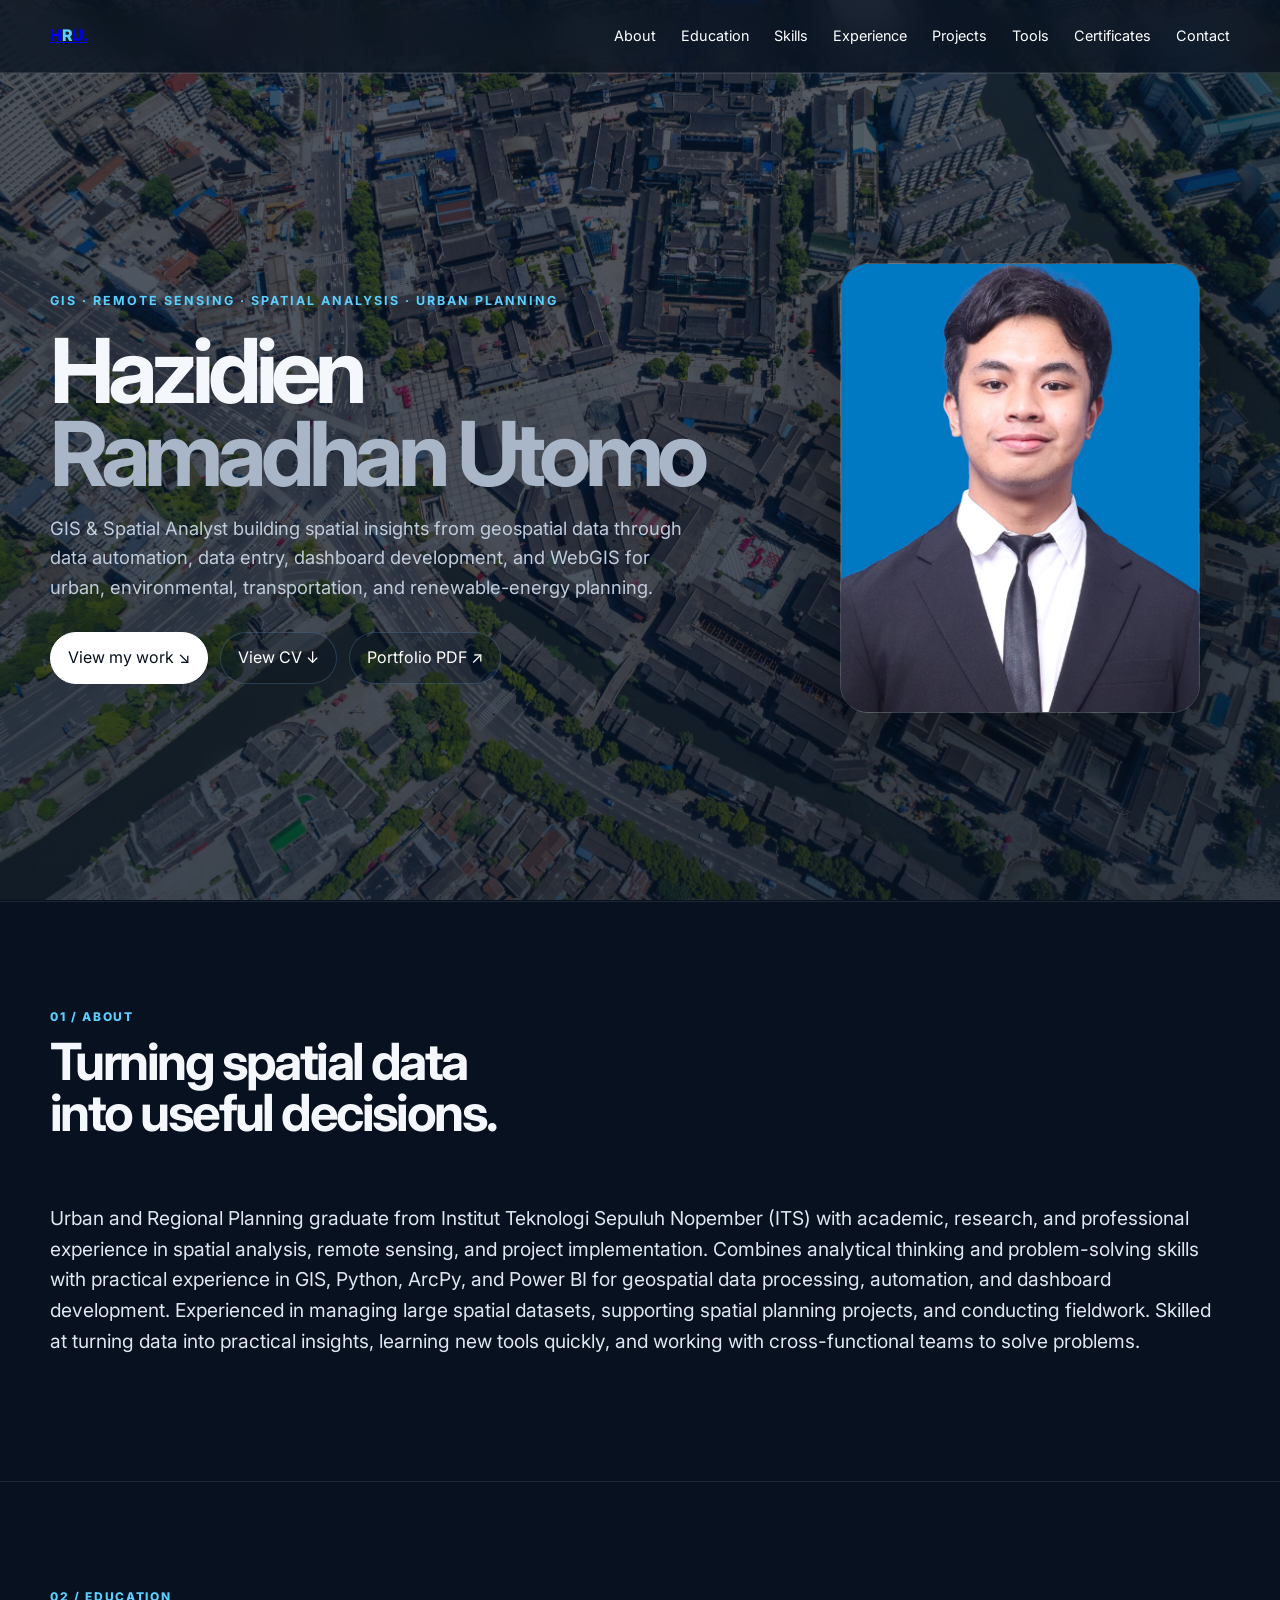
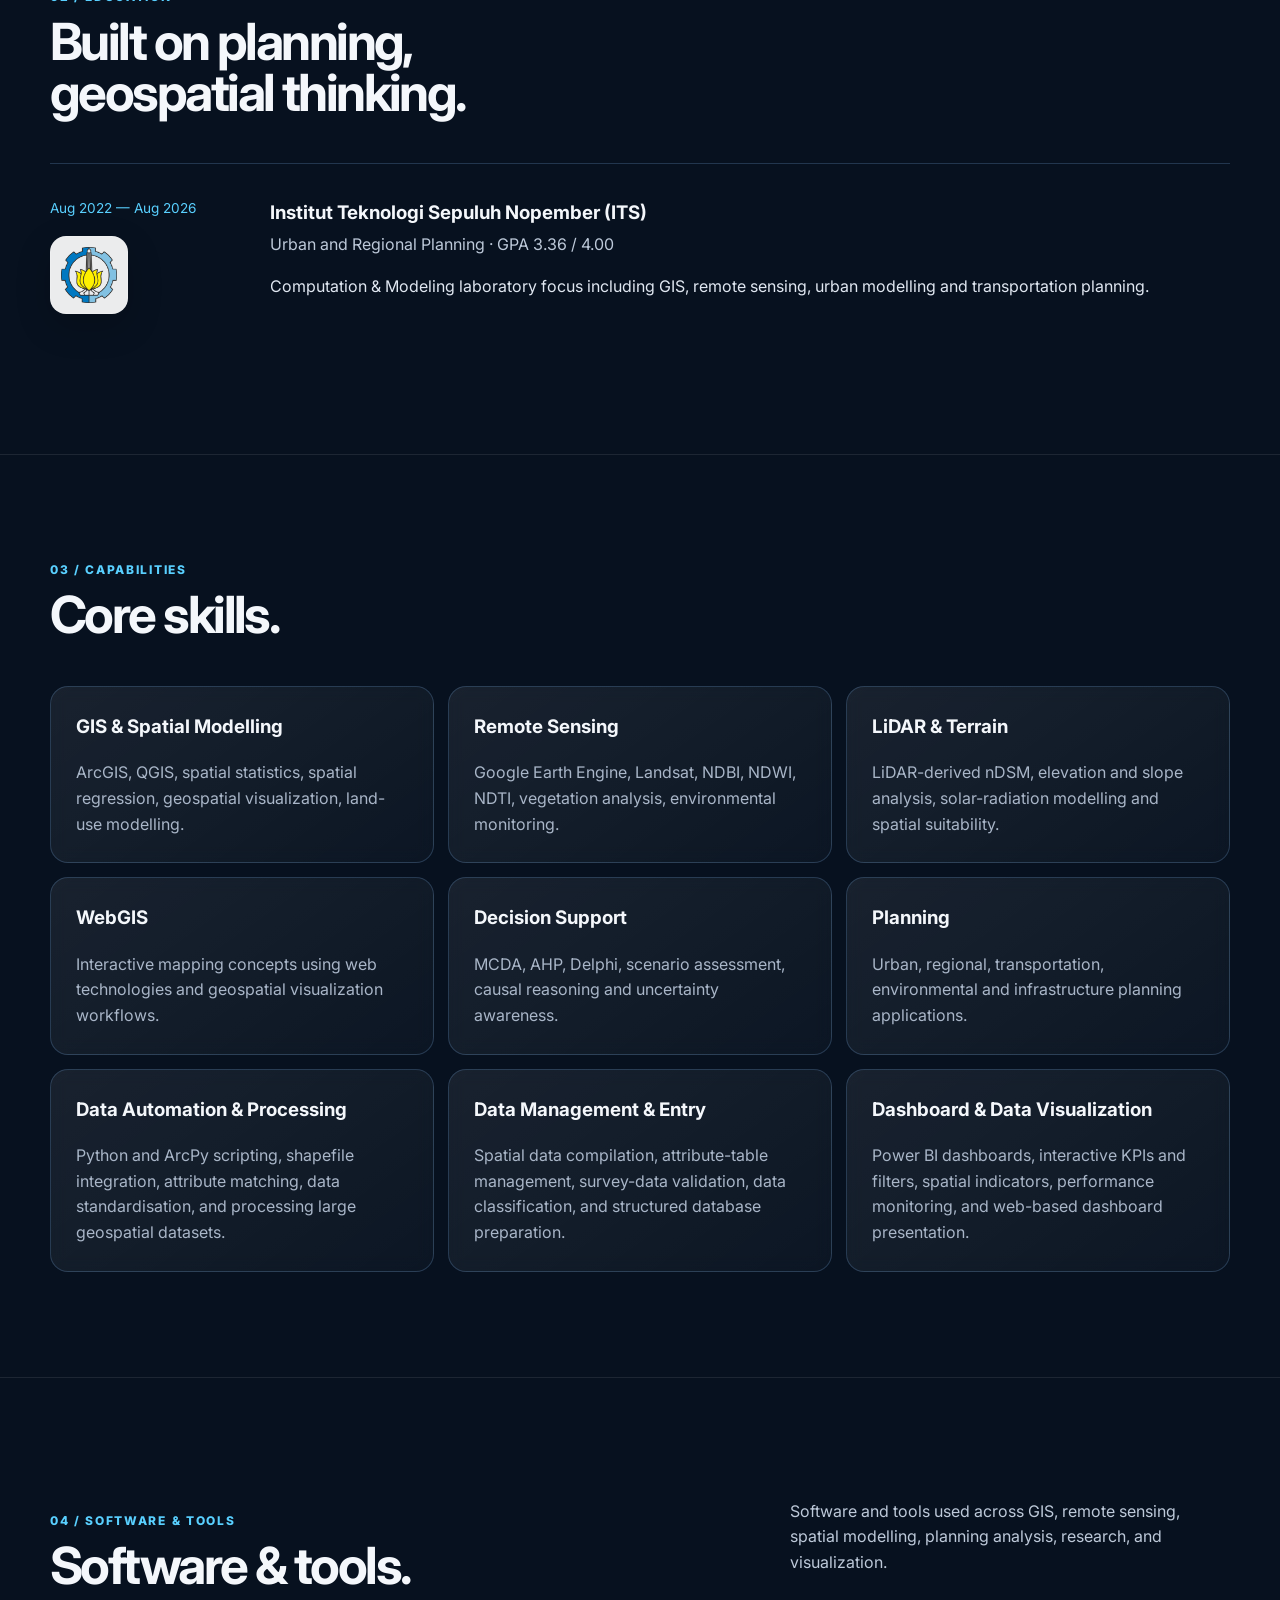
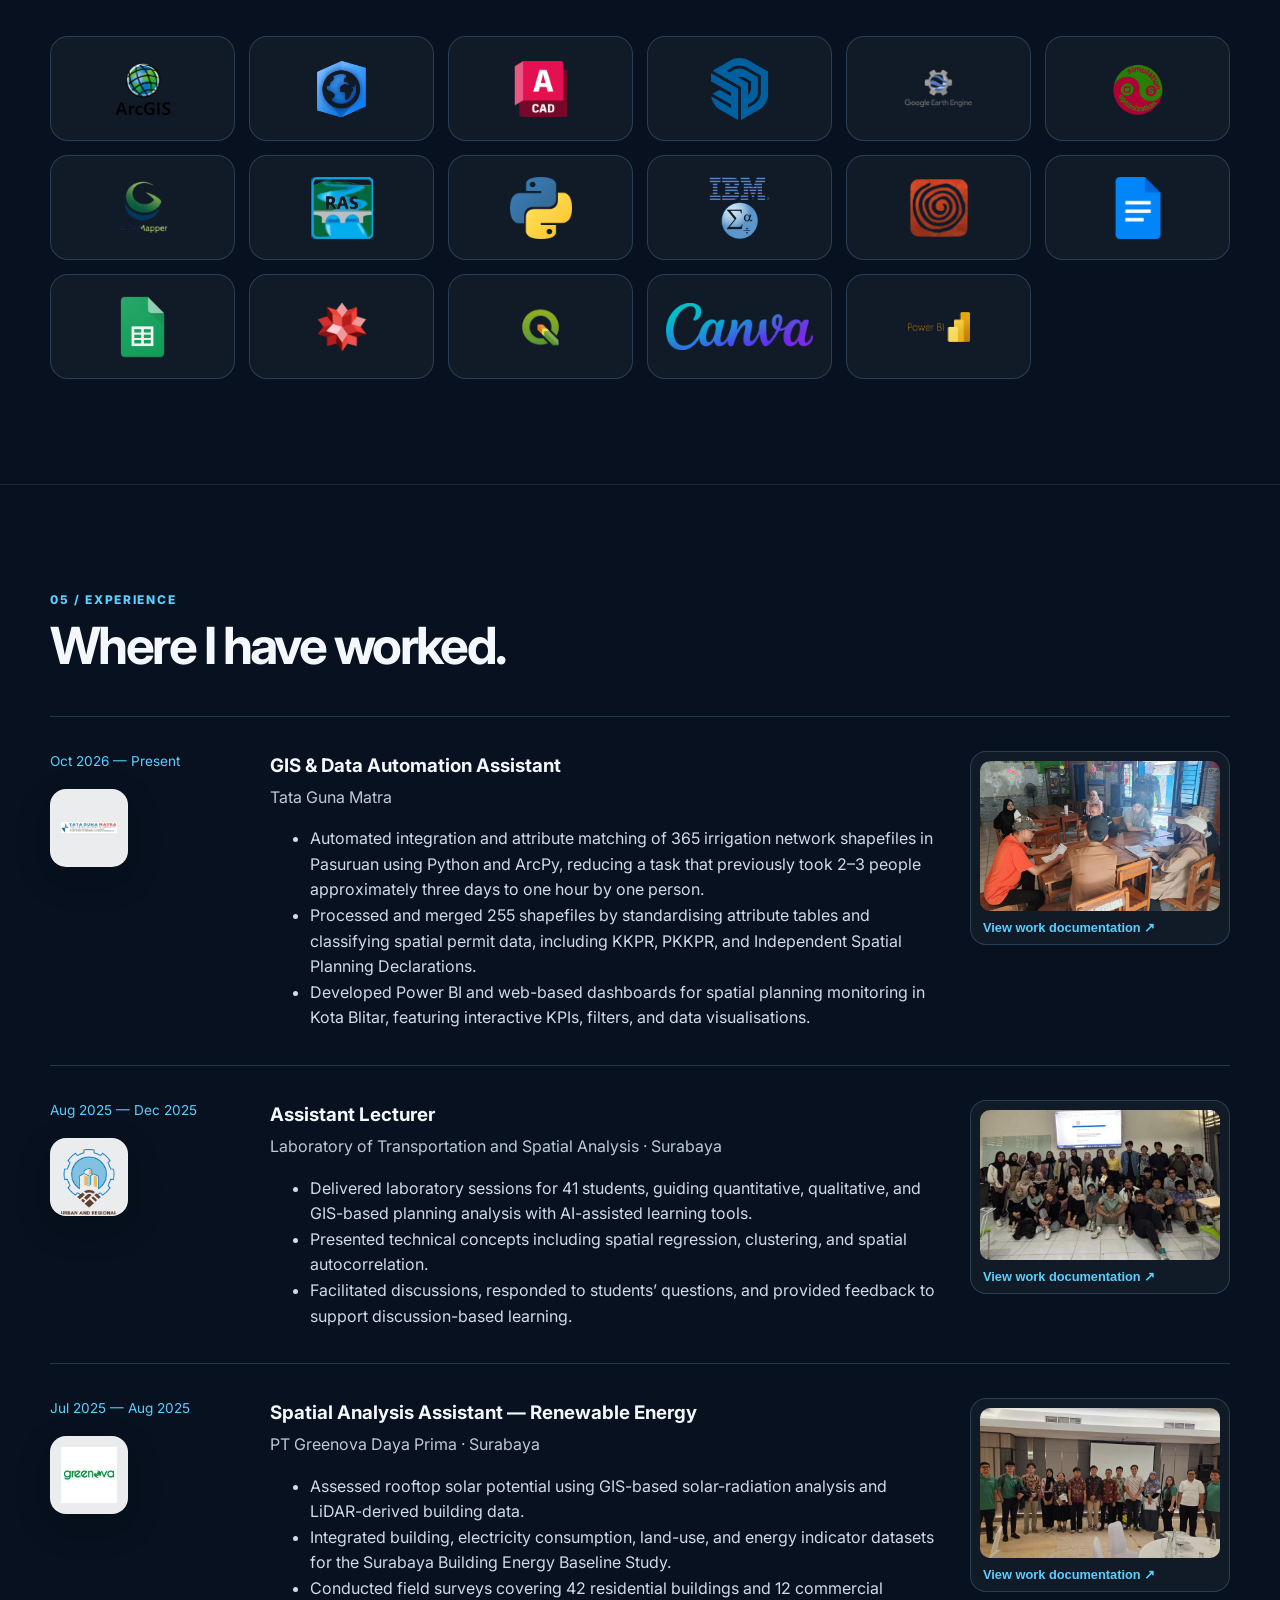
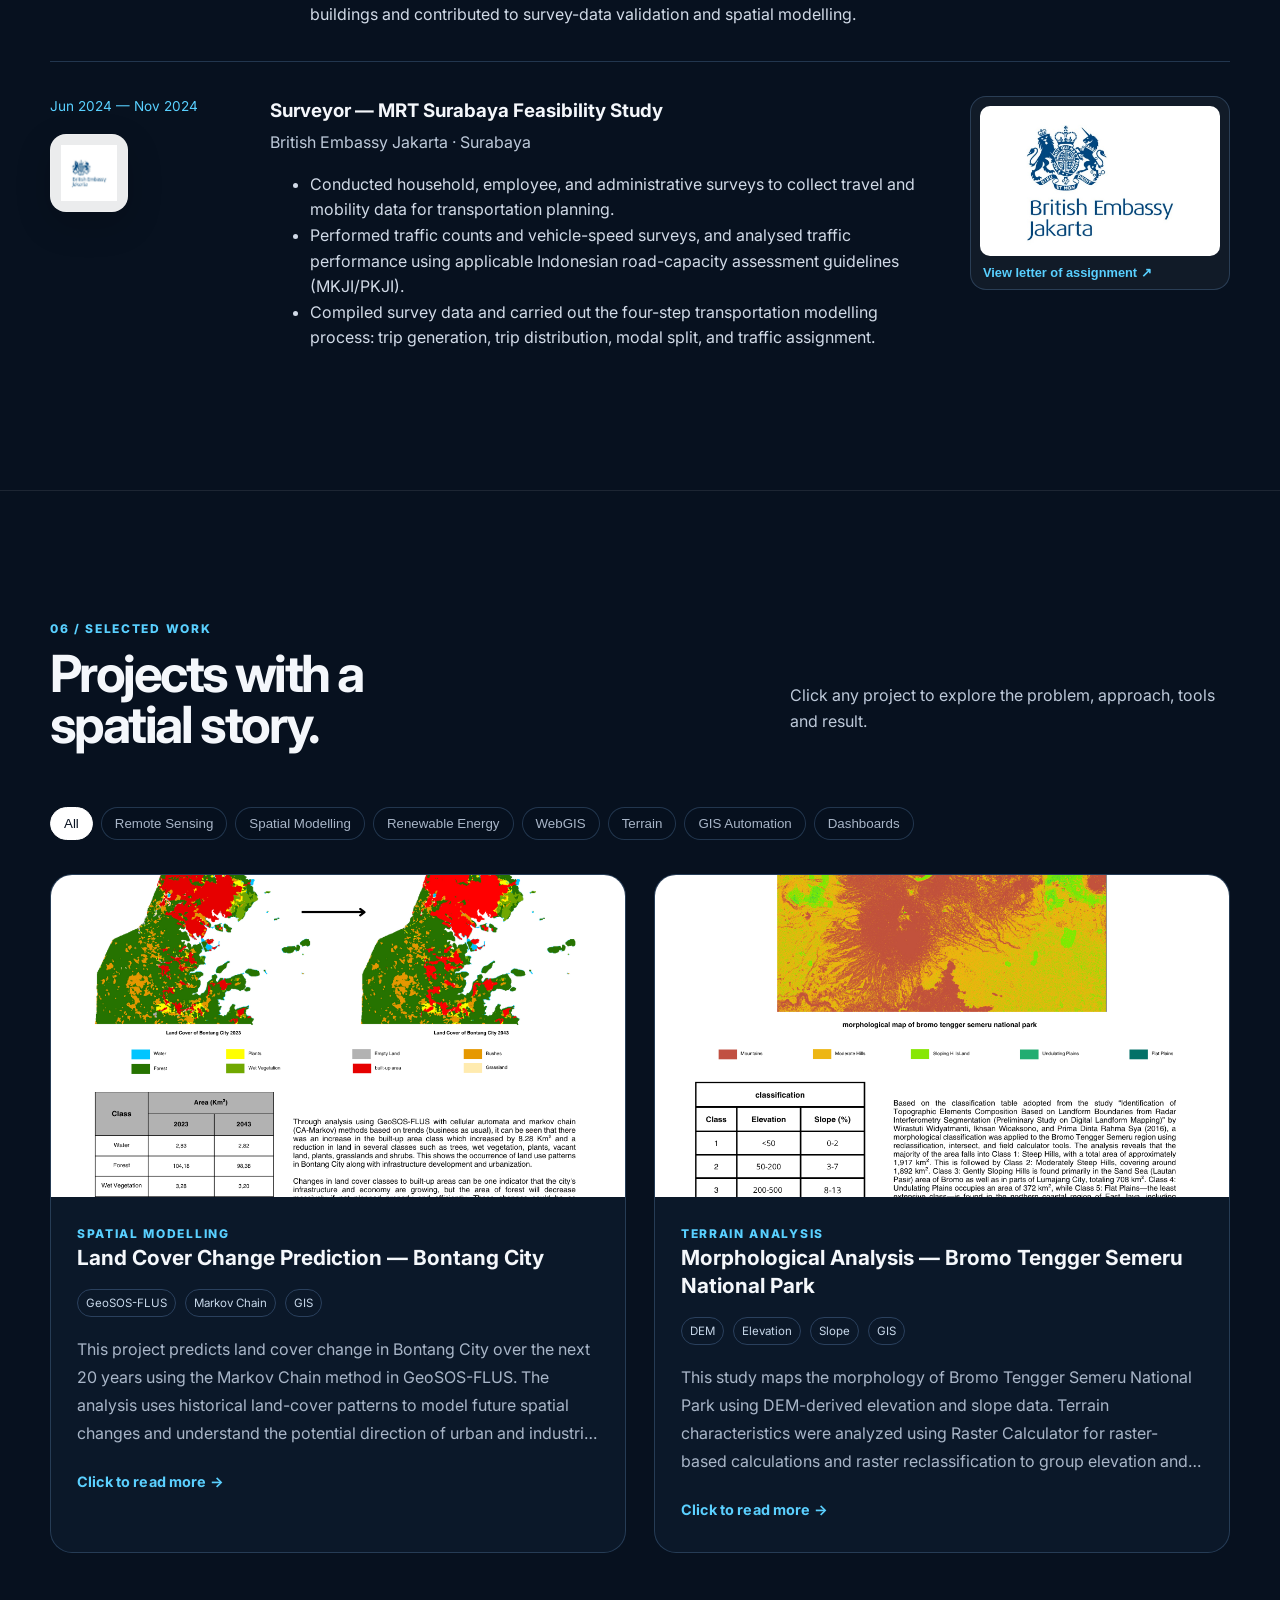
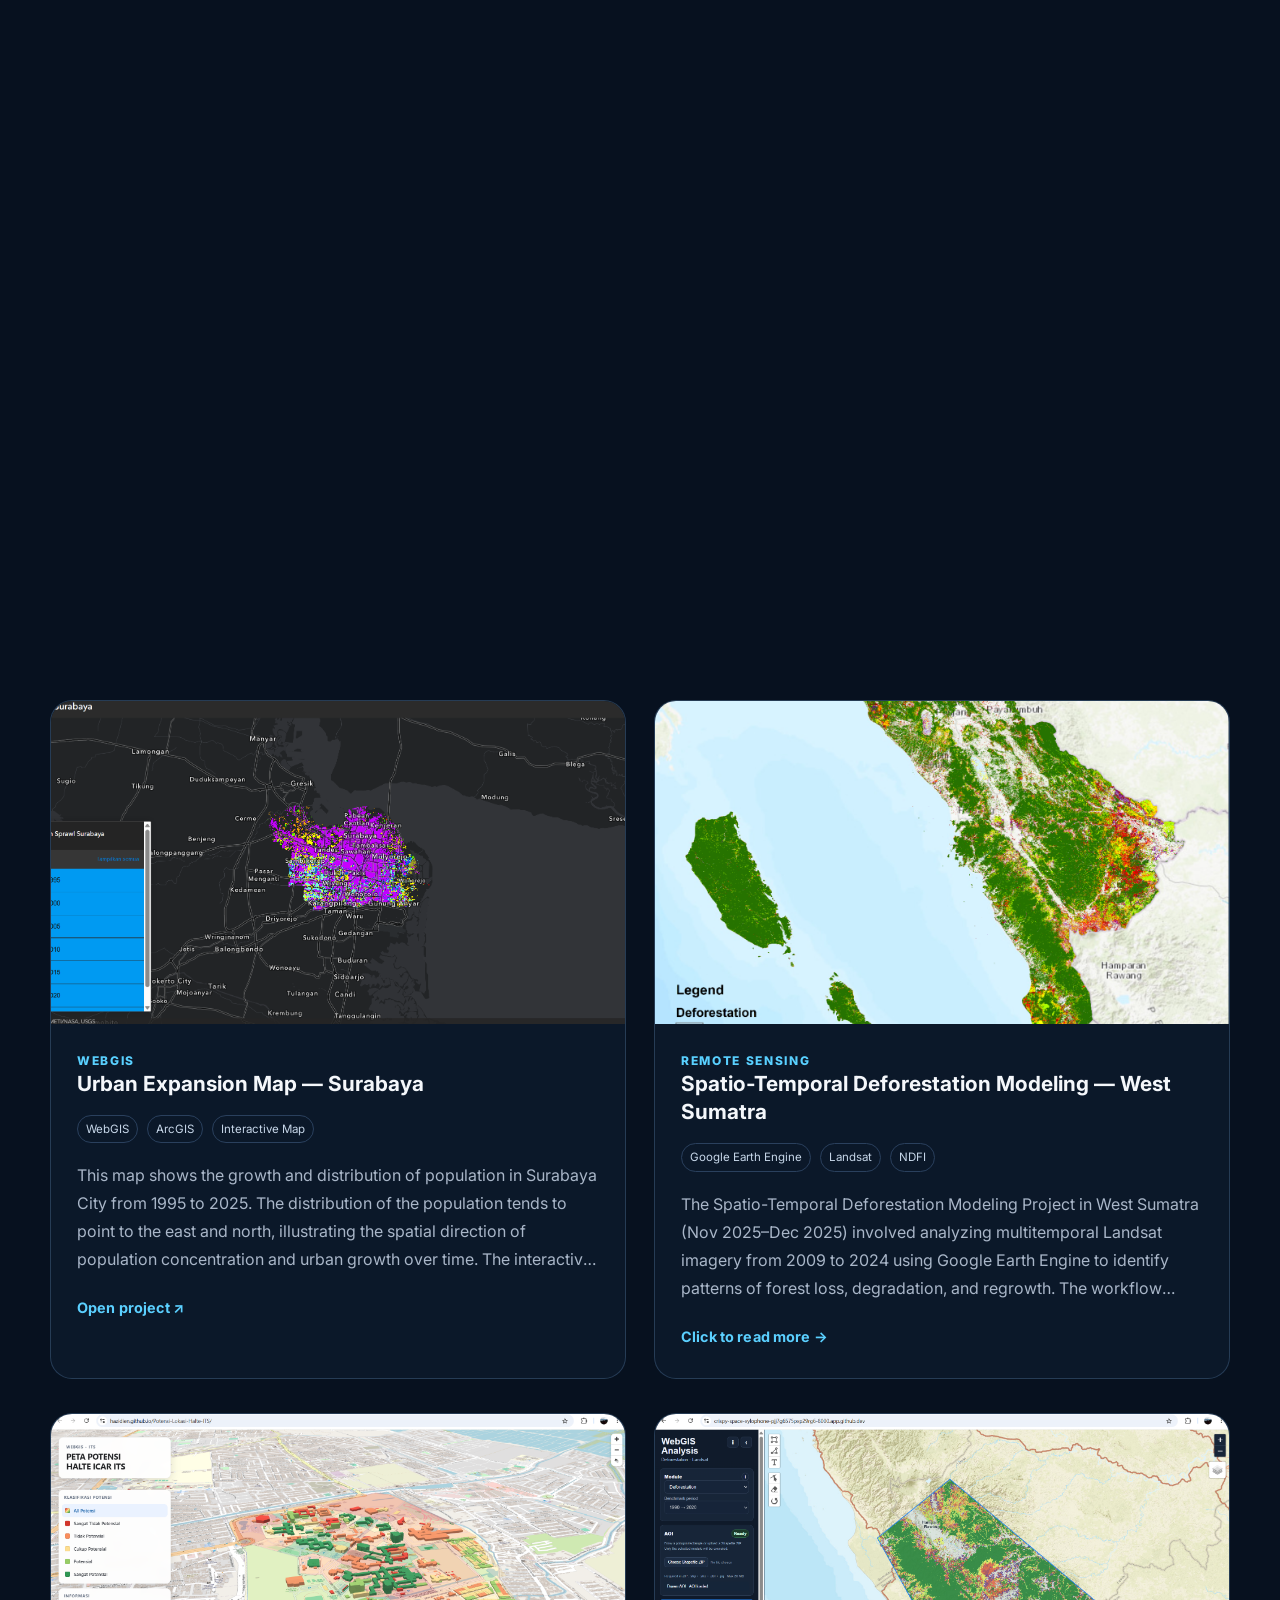
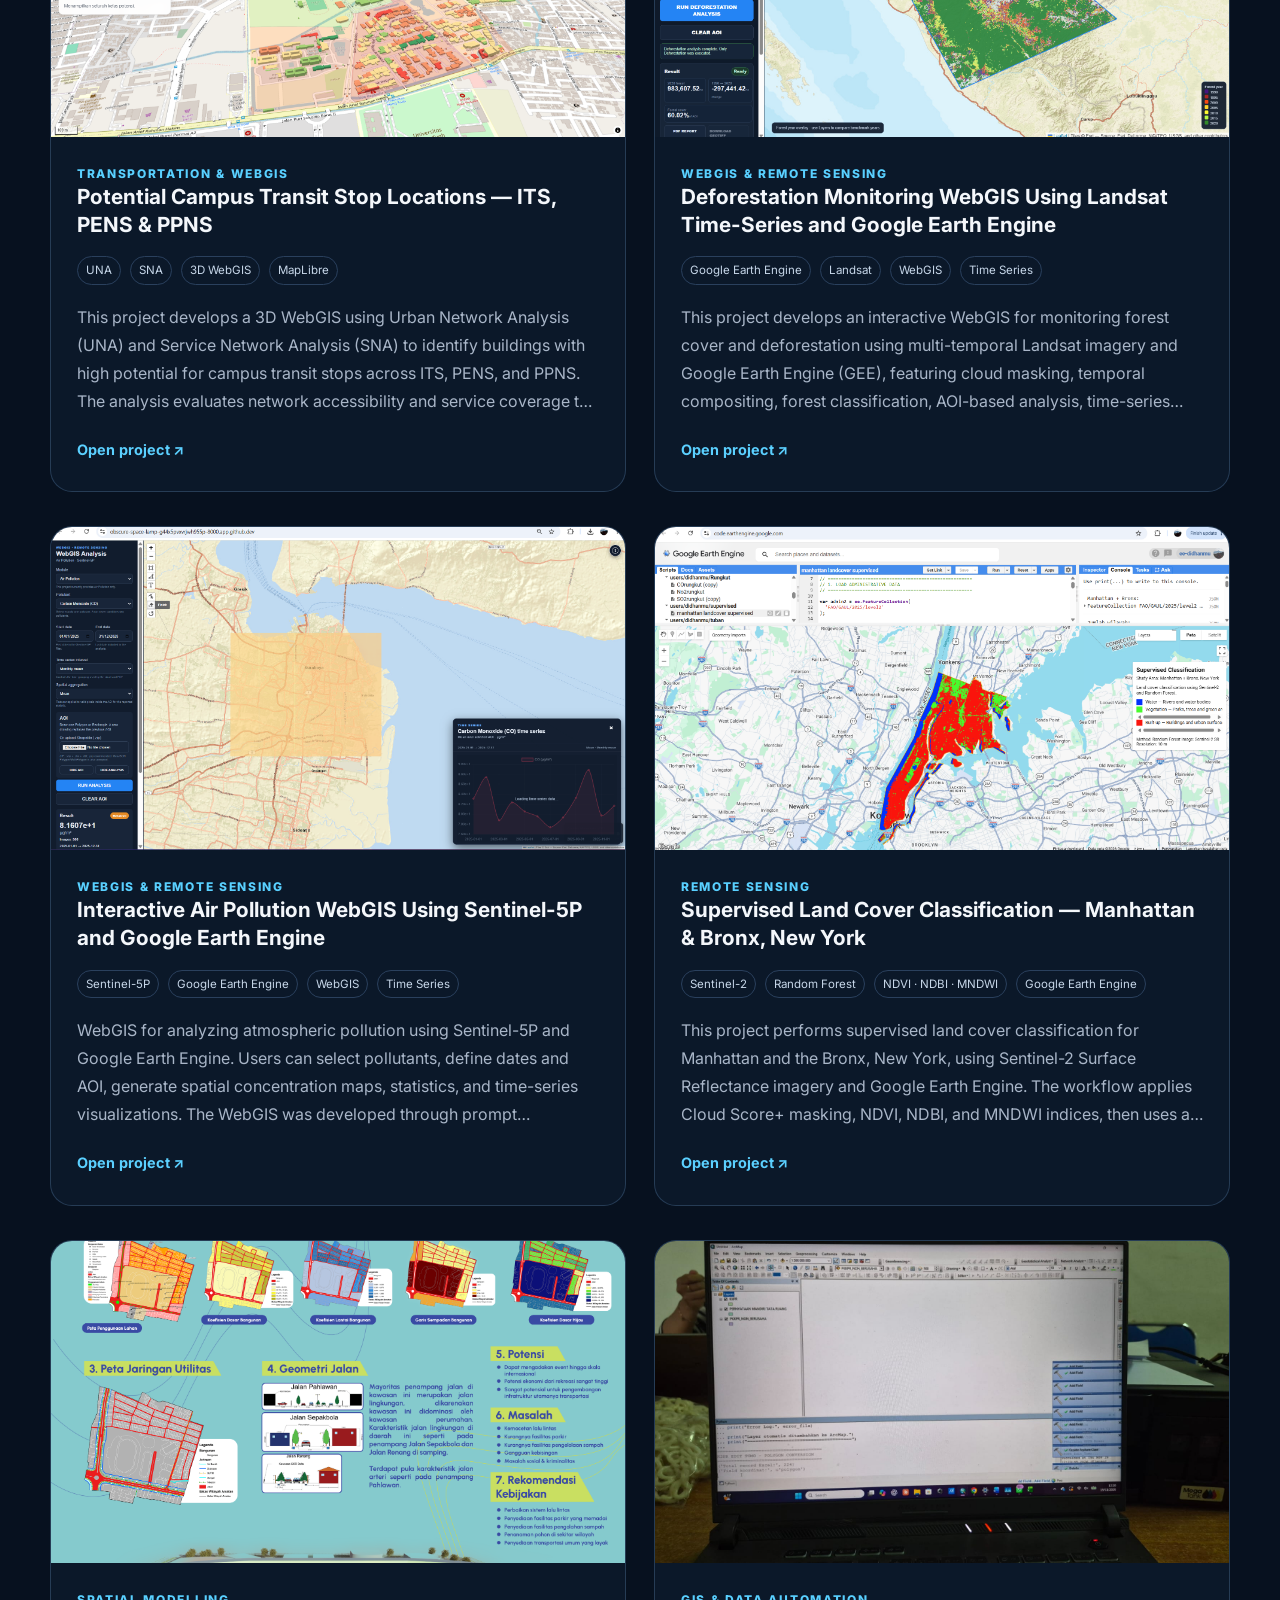
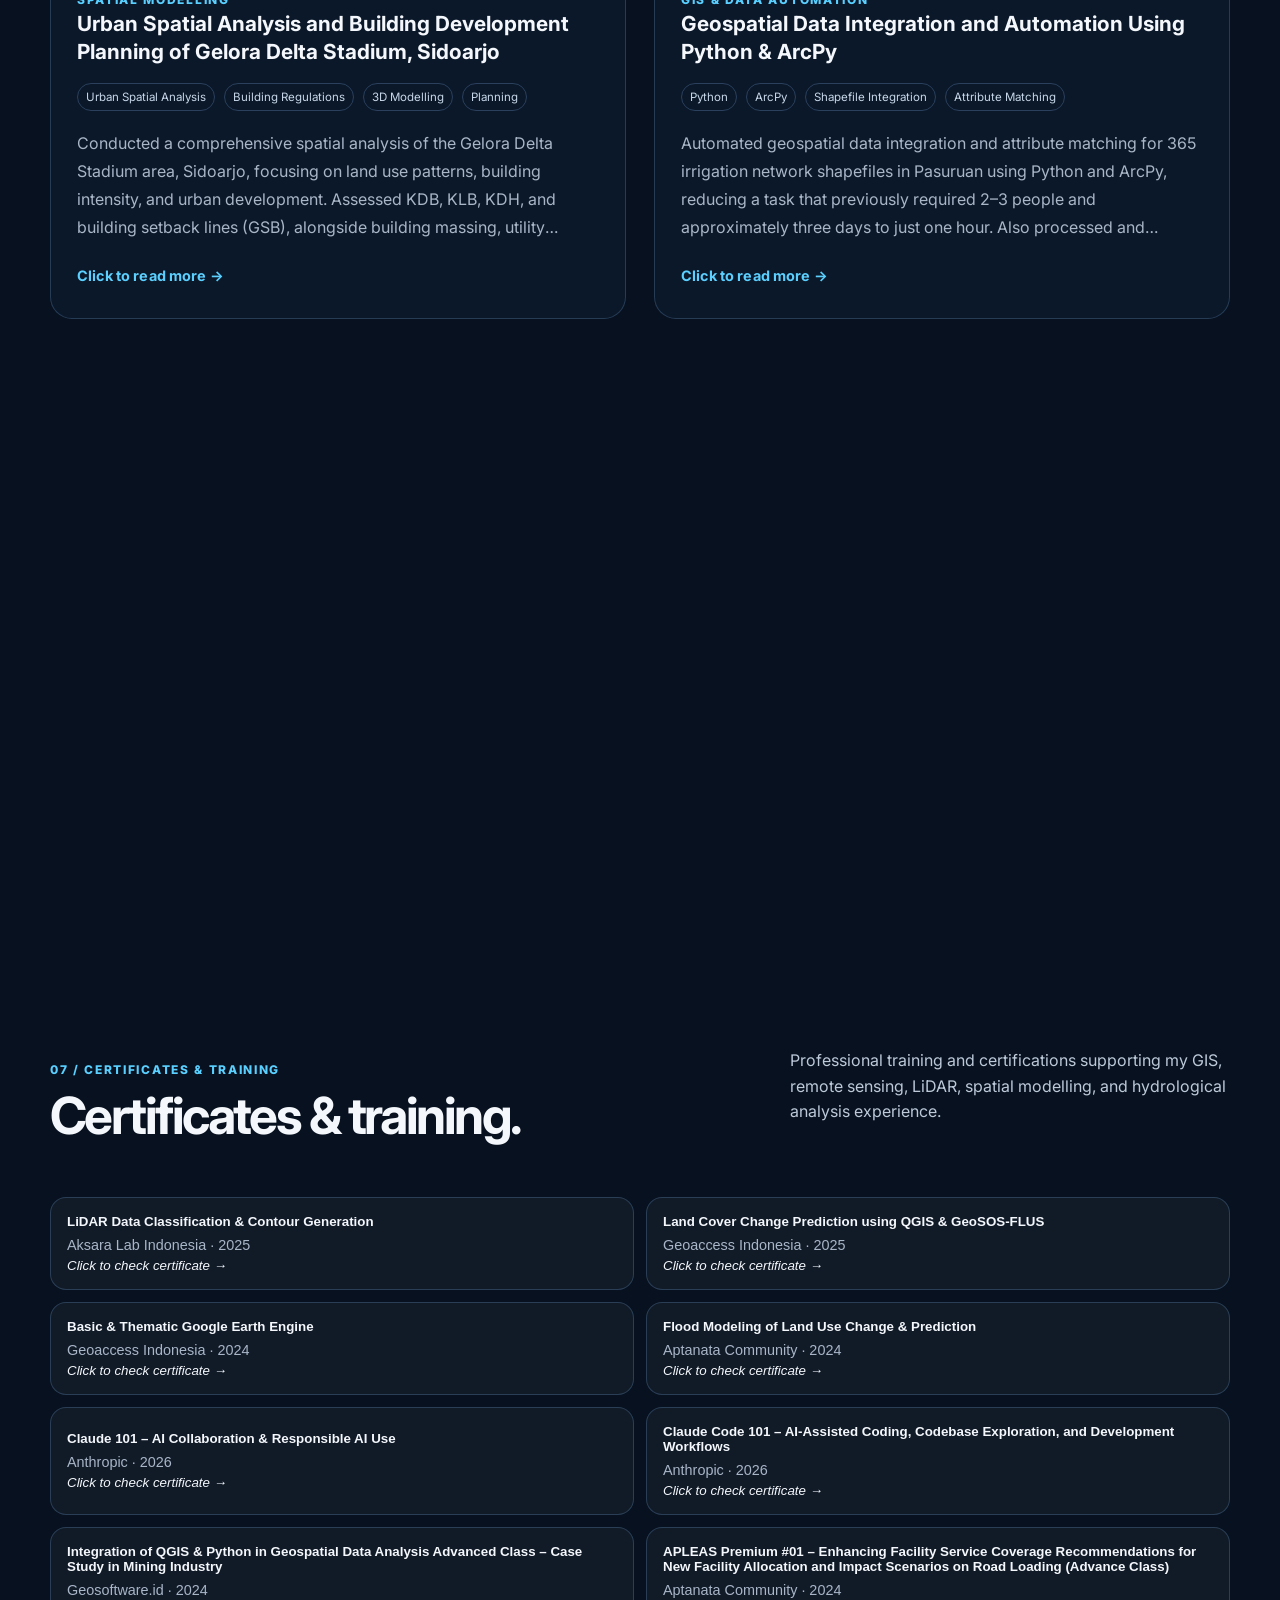
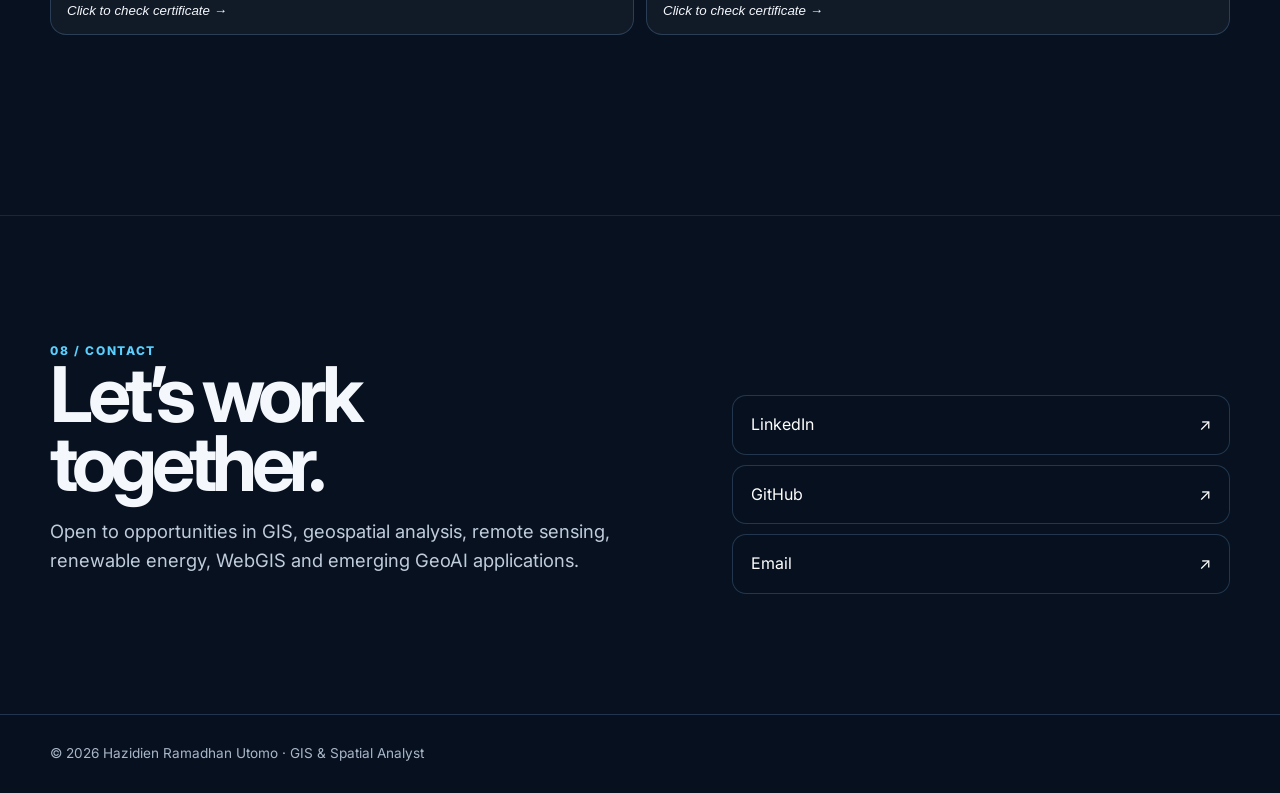
==== commit 3b546369: "Expand certificates section to eight credentials" ====
--- a/index.html
+++ b/index.html
@@ -23,6 +23,15 @@
 <article class="job experience-job"><div class="job-side"><time>Aug 2025 — Dec 2025</time><div class="org-logo"><img src="assets/Logo-PWK-Biru-Transparan-1.png" alt="Laboratory of Transportation and Spatial Analysis logo"></div></div><div class="job-main"><div class="job-copy"><h3>Assistant Lecturer</h3><div class="role">Laboratory of Transportation and Spatial Analysis · Surabaya</div><ul><li>Delivered laboratory sessions for 41 students, guiding quantitative, qualitative, and GIS-based planning analysis with AI-assisted learning tools.</li><li>Presented technical concepts including spatial regression, clustering, and spatial autocorrelation.</li><li>Facilitated discussions, responded to students’ questions, and provided feedback to support discussion-based learning.</li></ul></div><button class="evidence-card" type="button" onclick="openEvidence('Assistant Lecturer — Work Documentation','assets/asdos%20dokum.jpeg','image')"><img src="assets/asdos%20dokum.jpeg" alt="Assistant Lecturer work documentation"><span>View work documentation ↗</span></button></div></article>
 <article class="job experience-job"><div class="job-side"><time>Jul 2025 — Aug 2025</time><div class="org-logo"><img src="assets/greenova_energy_indonesia_logo.jpg" alt="Greenova Energy Indonesia logo"></div></div><div class="job-main"><div class="job-copy"><h3>Spatial Analysis Assistant — Renewable Energy</h3><div class="role">PT Greenova Daya Prima · Surabaya</div><ul><li>Assessed rooftop solar potential using GIS-based solar-radiation analysis and LiDAR-derived building data.</li><li>Integrated building, electricity consumption, land-use, and energy indicator datasets for the Surabaya Building Energy Baseline Study.</li><li>Conducted field surveys covering 42 residential buildings and 12 commercial buildings and contributed to survey-data validation and spatial modelling.</li></ul></div><button class="evidence-card" type="button" onclick="openEvidence('Greenova Energy Indonesia — Work Documentation','assets/greenova%20dokumentasi.jpeg','image')"><img src="assets/greenova%20dokumentasi.jpeg" alt="Greenova work documentation"><span>View work documentation ↗</span></button></div></article>
 <article class="job experience-job"><div class="job-side"><time>Jun 2024 — Nov 2024</time><div class="org-logo"><img src="assets/british%20embassy.jpg" alt="British Embassy logo"></div></div><div class="job-main"><div class="job-copy"><h3>Surveyor — MRT Surabaya Feasibility Study</h3><div class="role">British Embassy Jakarta · Surabaya</div><ul><li>Conducted household, employee, and administrative surveys to collect travel and mobility data for transportation planning.</li><li>Performed traffic counts and vehicle-speed surveys, and analysed traffic performance using applicable Indonesian road-capacity assessment guidelines (MKJI/PKJI).</li><li>Compiled survey data and carried out the four-step transportation modelling process: trip generation, trip distribution, modal split, and traffic assignment.</li></ul></div><button class="evidence-card" type="button" onclick="openEvidence('MRT Surabaya Feasibility Study — Letter of Assignment','assets/loa.pdf','pdf')"><img src="assets/british%20embassy.jpg" alt="British Embassy Jakarta project"><span>View letter of assignment ↗</span></button></div></article>
-</div></div></section><section id="projects"><div class="container"><div class="section-head"><div><div class="section-kicker">06 / Selected work</div><h2 class="section-title">Projects with a<br>spatial story.</h2></div><p class="section-note">Click any project to explore the problem, approach, tools and result.</p></div><div class="filters"><button class="filter active" data-filter="all">All</button><button class="filter" data-filter="Remote Sensing">Remote Sensing</button><button class="filter" data-filter="Spatial Modelling">Spatial Modelling</button><button class="filter" data-filter="Renewable Energy">Renewable Energy</button><button class="filter" data-filter="WebGIS">WebGIS</button><button class="filter" data-filter="Terrain Analysis">Terrain</button><button class="filter" data-filter="GIS & Data Automation">GIS Automation</button><button class="filter" data-filter="Dashboard & Spatial Planning">Dashboards</button></div><div id="projectGrid" class="projects"></div></div></section<section id="certificates"><div class="container"><div class="section-head"><div><div class="section-kicker">07 / Certificates & Training</div><h2 class="section-title">Certificates & training.</h2></div><p class="section-note">Professional training and certifications supporting my GIS, remote sensing, LiDAR, spatial modelling, and hydrological analysis experience.</p></div><div class="certs"><button class="cert" type="button" onclick="openCertificate('LiDAR Data Classification & Contour Generation','Aksara Lab Indonesia · 2025')"><span class="cert-text"><strong>LiDAR Data Classification & Contour Generation</strong><span>Aksara Lab Indonesia · 2025</span><em>Click to check certificate →</em></span></button><button class="cert" type="button" onclick="openCertificate('Land Cover Change Prediction using QGIS & GeoSOS-FLUS','Geoaccess Indonesia · 2025')"><span class="cert-text"><strong>Land Cover Change Prediction using QGIS & GeoSOS-FLUS</strong><span>Geoaccess Indonesia · 2025</span><em>Click to check certificate →</em></span></button><button class="cert" type="button" onclick="openCertificate('Basic & Thematic Google Earth Engine','Geoaccess Indonesia · 2024')"><span class="cert-text"><strong>Basic & Thematic Google Earth Engine</strong><span>Geoaccess Indonesia · 2024</span><em>Click to check certificate →</em></span></button><button class="cert" type="button" onclick="openCertificate('Geographic Information System Training','Aptanata Community · 2024')"><span class="cert-text"><strong>Flood Modeling of Land Use Change & Prediction</strong><span>Aptanata Community · 2024</span><em>Click to check certificate →</em></span></button></div></div></section>
+</div></div></section><section id="projects"><div class="container"><div class="section-head"><div><div class="section-kicker">06 / Selected work</div><h2 class="section-title">Projects with a<br>spatial story.</h2></div><p class="section-note">Click any project to explore the problem, approach, tools and result.</p></div><div class="filters"><button class="filter active" data-filter="all">All</button><button class="filter" data-filter="Remote Sensing">Remote Sensing</button><button class="filter" data-filter="Spatial Modelling">Spatial Modelling</button><button class="filter" data-filter="Renewable Energy">Renewable Energy</button><button class="filter" data-filter="WebGIS">WebGIS</button><button class="filter" data-filter="Terrain Analysis">Terrain</button><button class="filter" data-filter="GIS & Data Automation">GIS Automation</button><button class="filter" data-filter="Dashboard & Spatial Planning">Dashboards</button></div><div id="projectGrid" class="projects"></div></div></section<section id="certificates"><div class="container"><div class="section-head"><div><div class="section-kicker">07 / Certificates & Training</div><h2 class="section-title">Certificates & training.</h2></div><p class="section-note">Professional training and certifications supporting my GIS, remote sensing, LiDAR, spatial modelling, and hydrological analysis experience.</p></div><div class="certs">
+<button class="cert" type="button" onclick="openCertificate('LiDAR Data Classification & Contour Generation','Aksara Lab Indonesia · 2025')"><span class="cert-text"><strong>LiDAR Data Classification & Contour Generation</strong><span>Aksara Lab Indonesia · 2025</span><em>Click to check certificate →</em></span></button>
+<button class="cert" type="button" onclick="openCertificate('Land Cover Change Prediction using QGIS & GeoSOS-FLUS','Geoaccess Indonesia · 2025')"><span class="cert-text"><strong>Land Cover Change Prediction using QGIS & GeoSOS-FLUS</strong><span>Geoaccess Indonesia · 2025</span><em>Click to check certificate →</em></span></button>
+<button class="cert" type="button" onclick="openCertificate('Basic & Thematic Google Earth Engine','Geoaccess Indonesia · 2024')"><span class="cert-text"><strong>Basic & Thematic Google Earth Engine</strong><span>Geoaccess Indonesia · 2024</span><em>Click to check certificate →</em></span></button>
+<button class="cert" type="button" onclick="openCertificate('Flood Modeling of Land Use Change & Prediction','Aptanata Community · 2024')"><span class="cert-text"><strong>Flood Modeling of Land Use Change & Prediction</strong><span>Aptanata Community · 2024</span><em>Click to check certificate →</em></span></button>
+<button class="cert" type="button" onclick="openCertificate('Claude 101 – AI Collaboration & Responsible AI Use','Anthropic · 2026')"><span class="cert-text"><strong>Claude 101 – AI Collaboration & Responsible AI Use</strong><span>Anthropic · 2026</span><em>Click to check certificate →</em></span></button>
+<button class="cert" type="button" onclick="openCertificate('Claude Code 101 – AI-Assisted Coding, Codebase Exploration, and Development Workflows','Anthropic · 2026')"><span class="cert-text"><strong>Claude Code 101 – AI-Assisted Coding, Codebase Exploration, and Development Workflows</strong><span>Anthropic · 2026</span><em>Click to check certificate →</em></span></button>
+<button class="cert" type="button" onclick="openCertificate('Integration of QGIS & Python in Geospatial Data Analysis Advanced Class – Case Study in Mining Industry','Geosoftware.id · 2024')"><span class="cert-text"><strong>Integration of QGIS & Python in Geospatial Data Analysis Advanced Class – Case Study in Mining Industry</strong><span>Geosoftware.id · 2024</span><em>Click to check certificate →</em></span></button>
+<button class="cert" type="button" onclick="openCertificate('APLEAS Premium #01 – Enhancing Facility Service Coverage Recommendations for New Facility Allocation and Impact Scenarios on Road Loading (Advance Class)','Aptanata Community · 2024')"><span class="cert-text"><strong>APLEAS Premium #01 – Enhancing Facility Service Coverage Recommendations for New Facility Allocation and Impact Scenarios on Road Loading (Advance Class)</strong><span>Aptanata Community · 2024</span><em>Click to check certificate →</em></span></button>
+</div></div></section>
 <section id="contact"><div class="container contact"><div><div class="section-kicker">08 / Contact</div><h2>Let’s work<br>together.</h2><p class="lead">Open to opportunities in GIS, geospatial analysis, remote sensing, renewable energy, WebGIS and emerging GeoAI applications.</p></div><div class="socials"><a class="social" href="https://www.linkedin.com/in/hazidienramadhanutomo/" target="_blank" rel="noopener"><span>LinkedIn</span><span>↗</span></a><a class="social" href="https://github.com/Hazidien" target="_blank" rel="noopener"><span>GitHub</span><span>↗</span></a><a class="social" href="mailto:hazidienramadhanutomo@gmail.com"><span>Email</span><span>↗</span></a></div></div></section></main><footer class="footer"><div class="container">© 2026 Hazidien Ramadhan Utomo · GIS & Spatial Analyst</div></footer>
 <div id="projectModal" class="modal" role="dialog" aria-modal="true" aria-label="Project details"><div class="modal-card"><button id="closeModal" class="close" aria-label="Close">×</button><div id="modalBody"></div></div></div><div id="evidenceModal" class="modal" role="dialog" aria-modal="true" aria-label="Work documentation"><div class="modal-card evidence-modal-card"><button class="close" aria-label="Close" onclick="closeEvidence()">×</button><div id="evidenceBody"></div></div></div><div id="certificateModal" class="modal" role="dialog" aria-modal="true" aria-label="Certificate preview"><div class="modal-card certificate-modal-card"><button class="close" aria-label="Close" onclick="closeCertificate()">×</button><div id="certificateBody"></div></div></div><script src="script.js?v=20261126-9"></script></body></html>
--- a/style.css
+++ b/style.css
@@ -30,3 +30,11 @@
  #certificates .cert{padding:18px}
  #contact{padding-top:95px;padding-bottom:90px}
 }
+
+/* Explicit section-to-section breathing room: Projects → Certificates */
+#projects{margin-bottom:0!important;padding-bottom:180px!important}
+#certificates{margin-top:0!important;padding-top:80px!important}
+@media(max-width:850px){
+ #projects{padding-bottom:105px!important}
+ #certificates{padding-top:55px!important}
+}
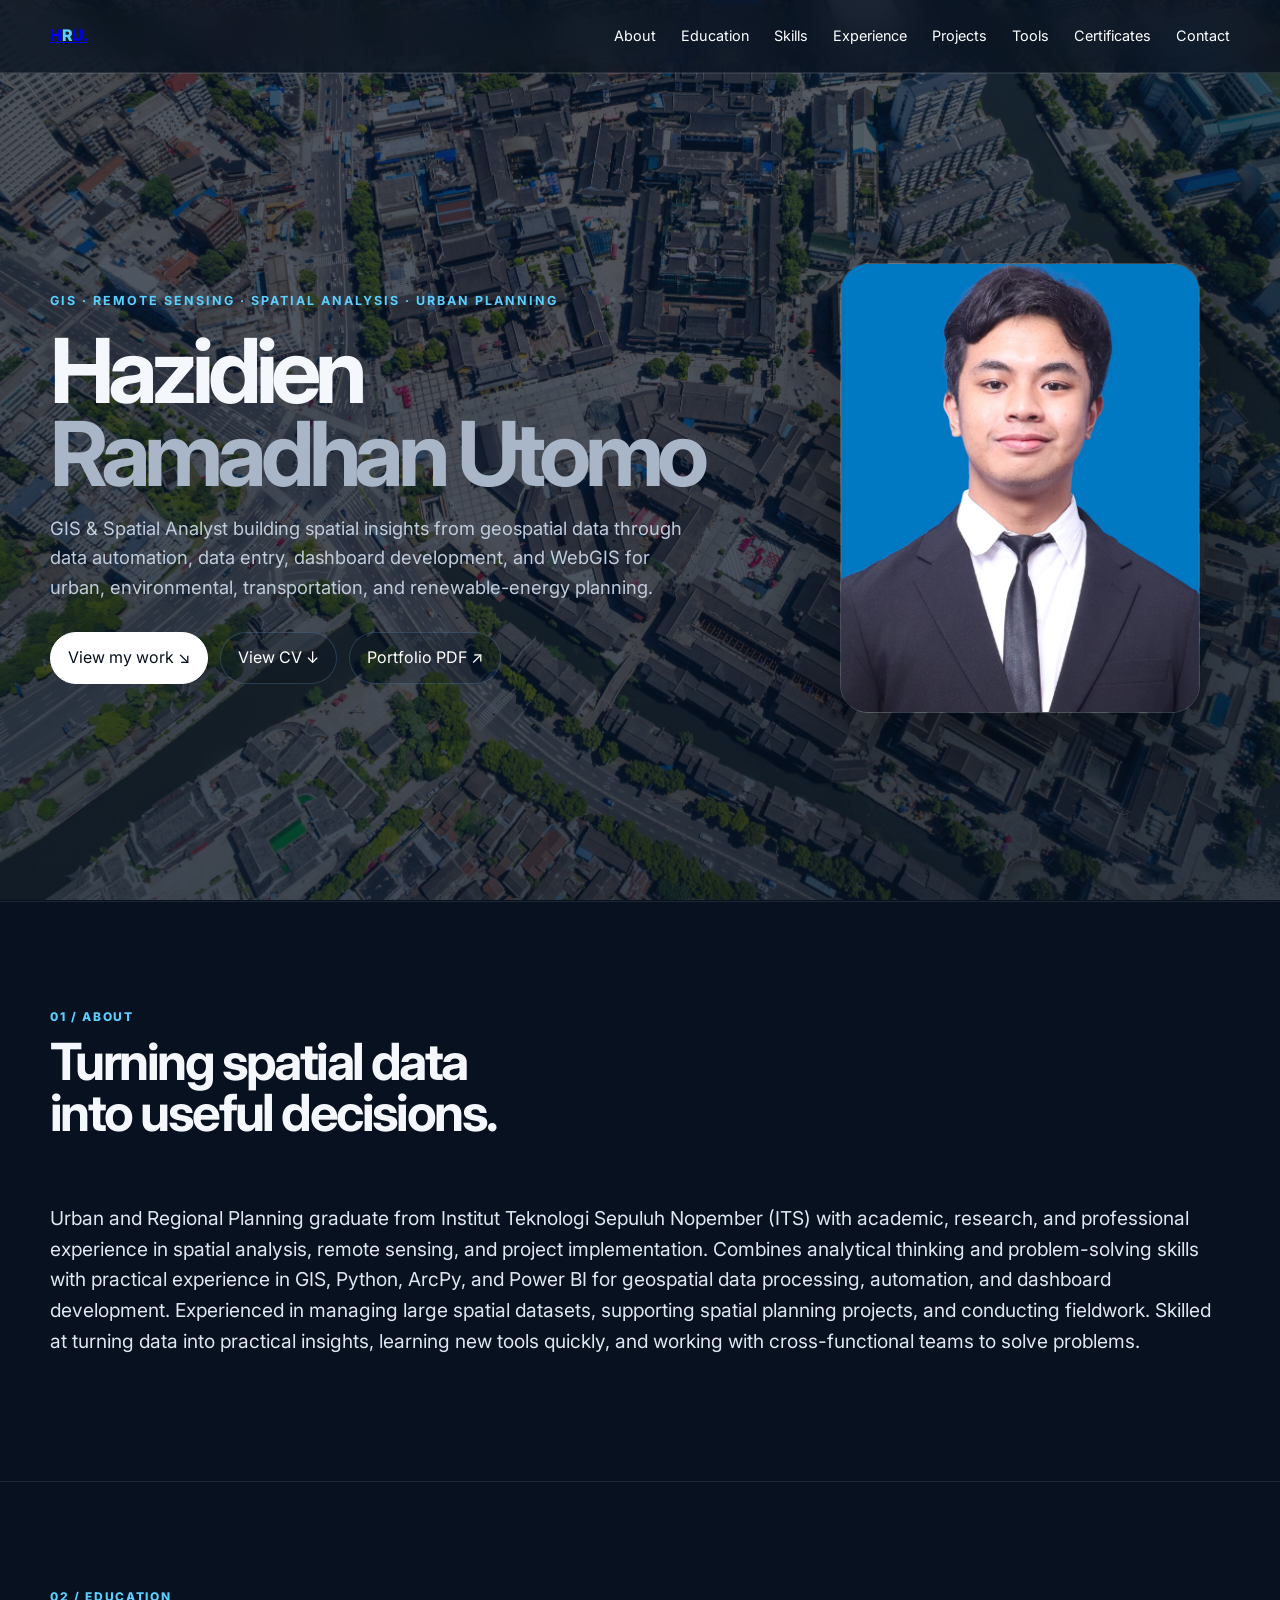
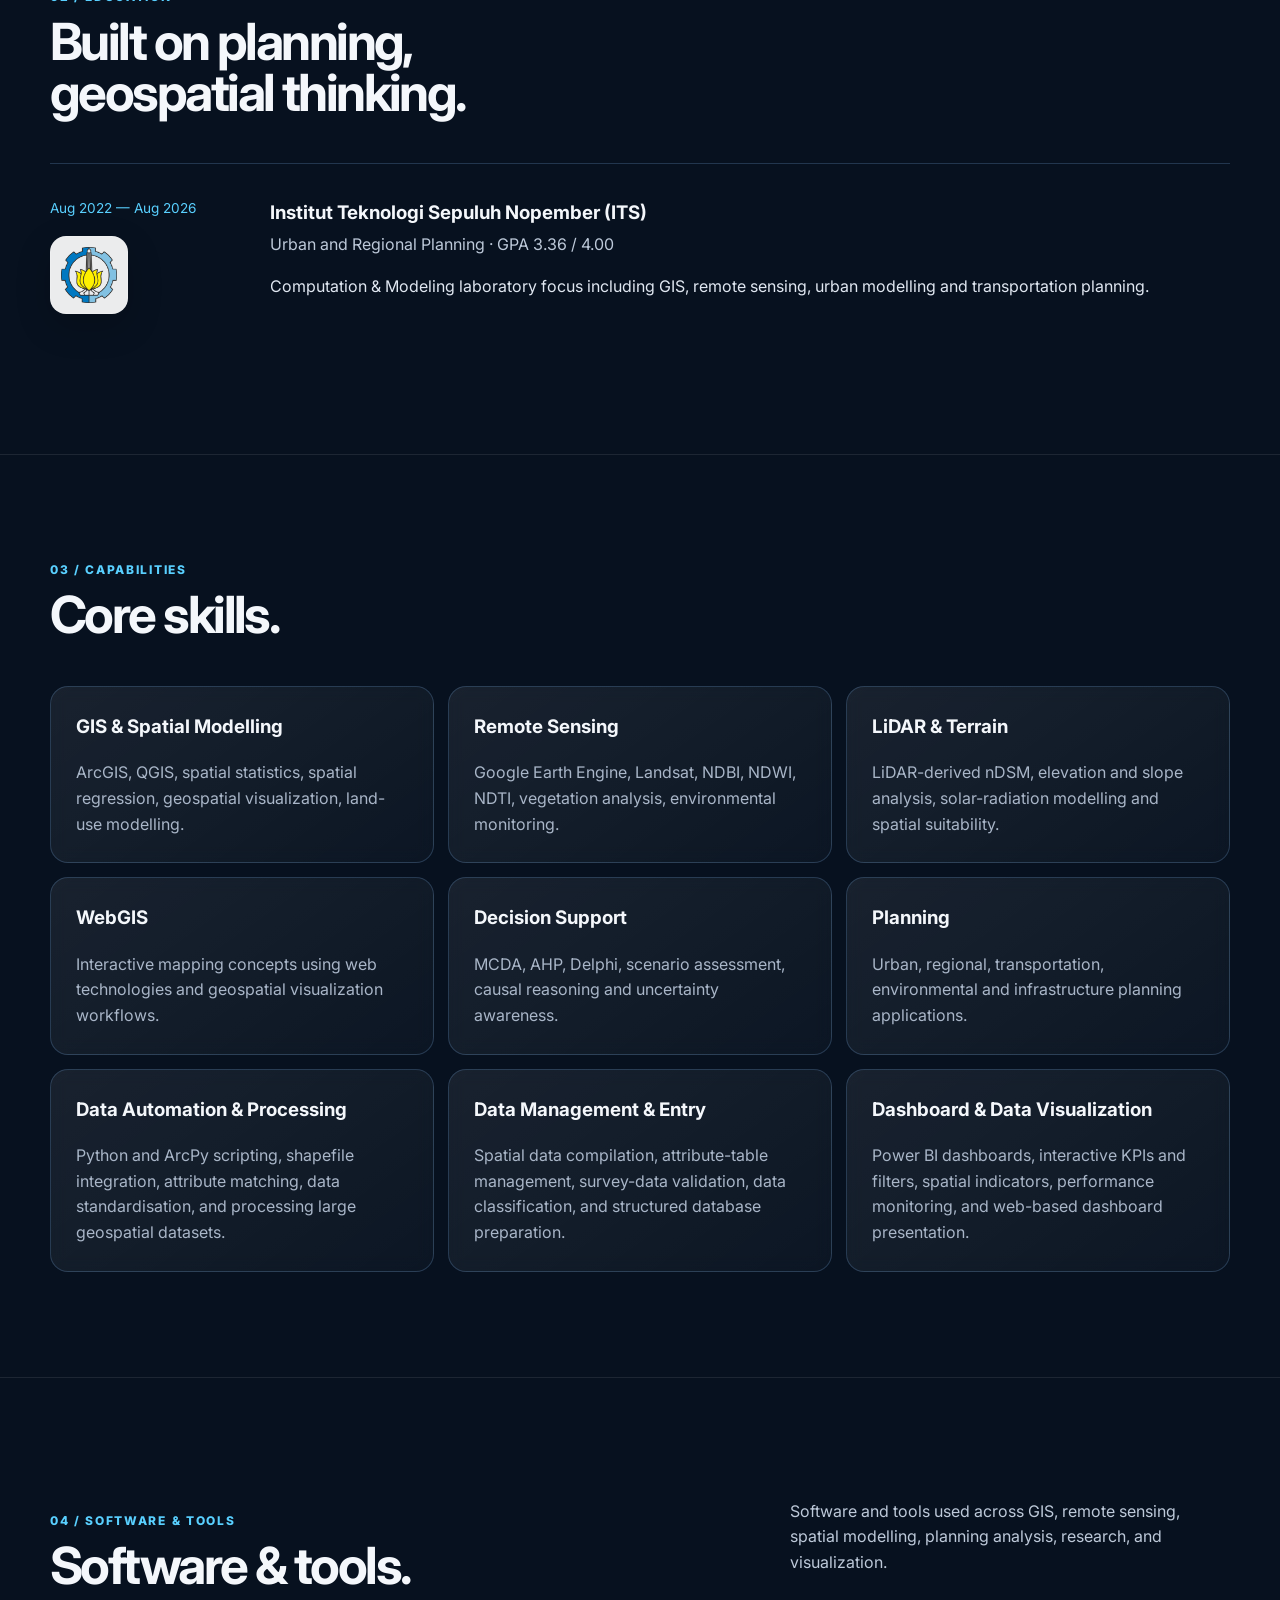
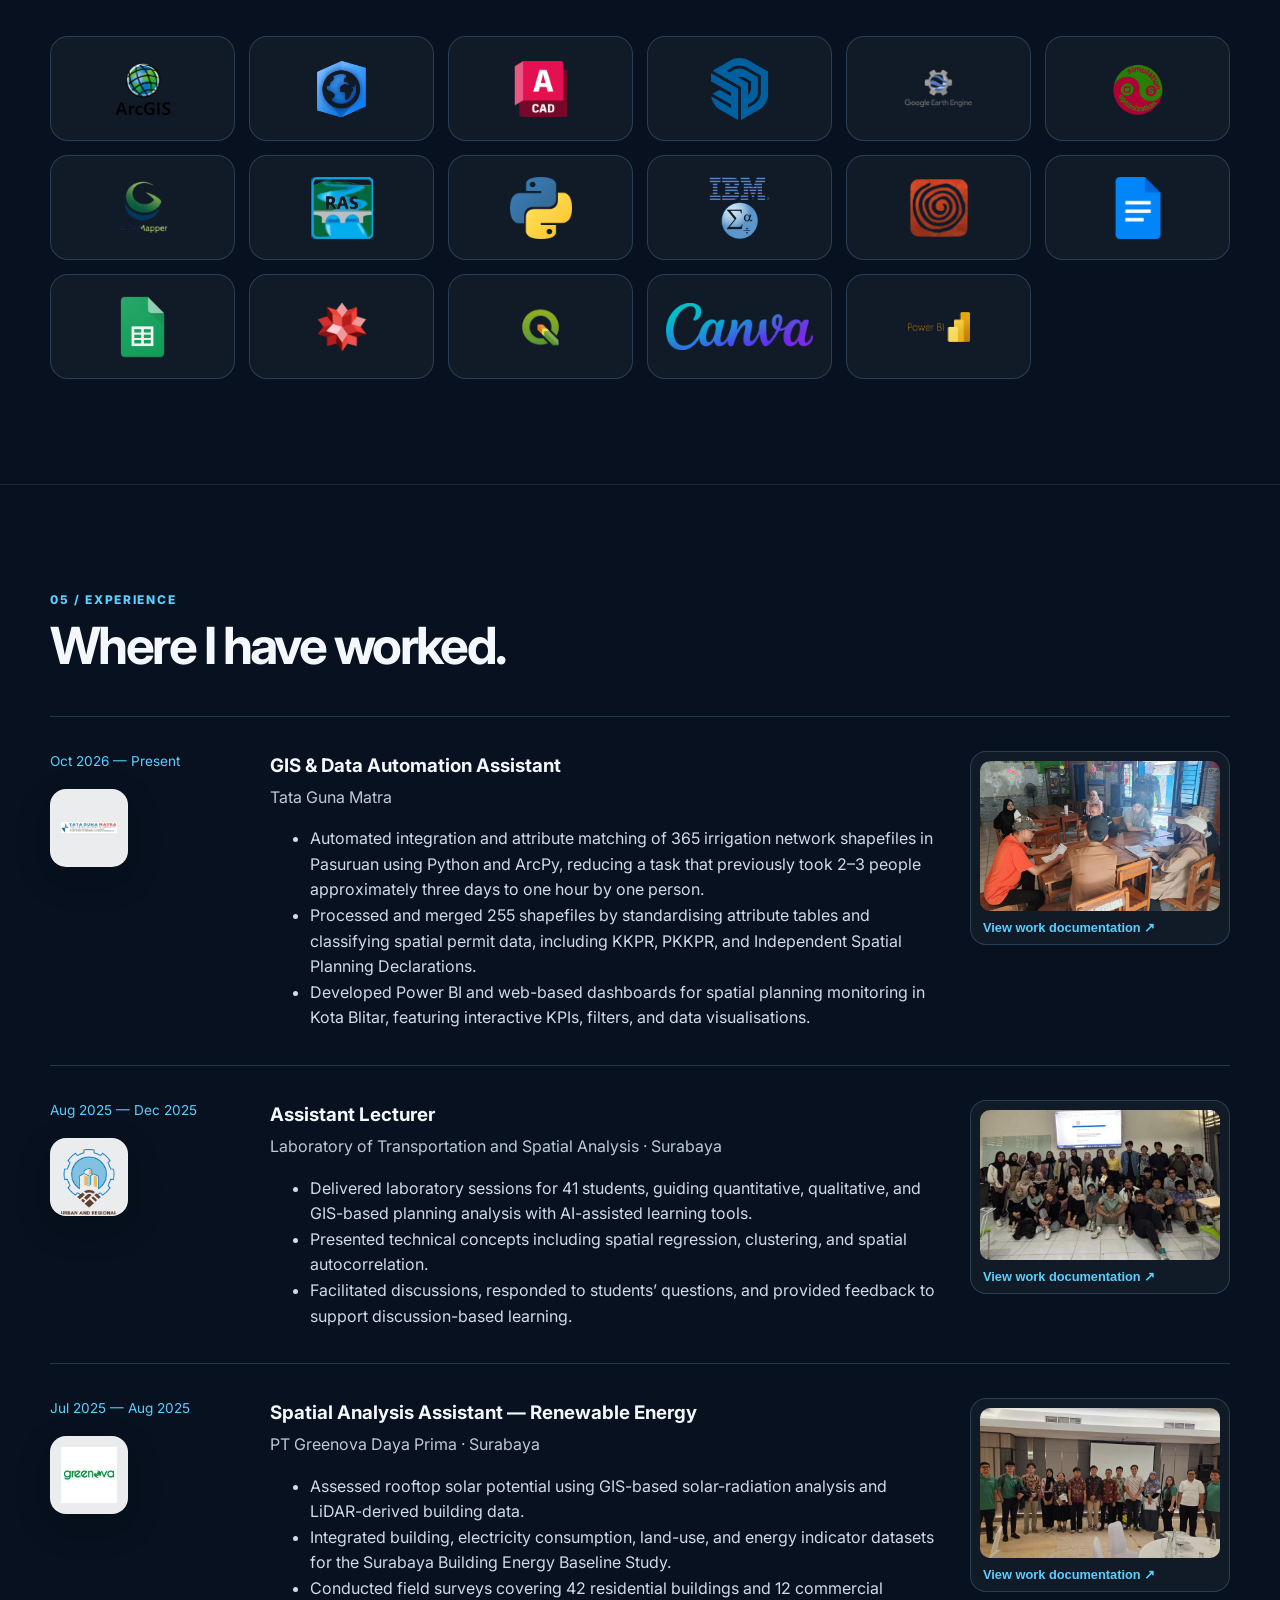
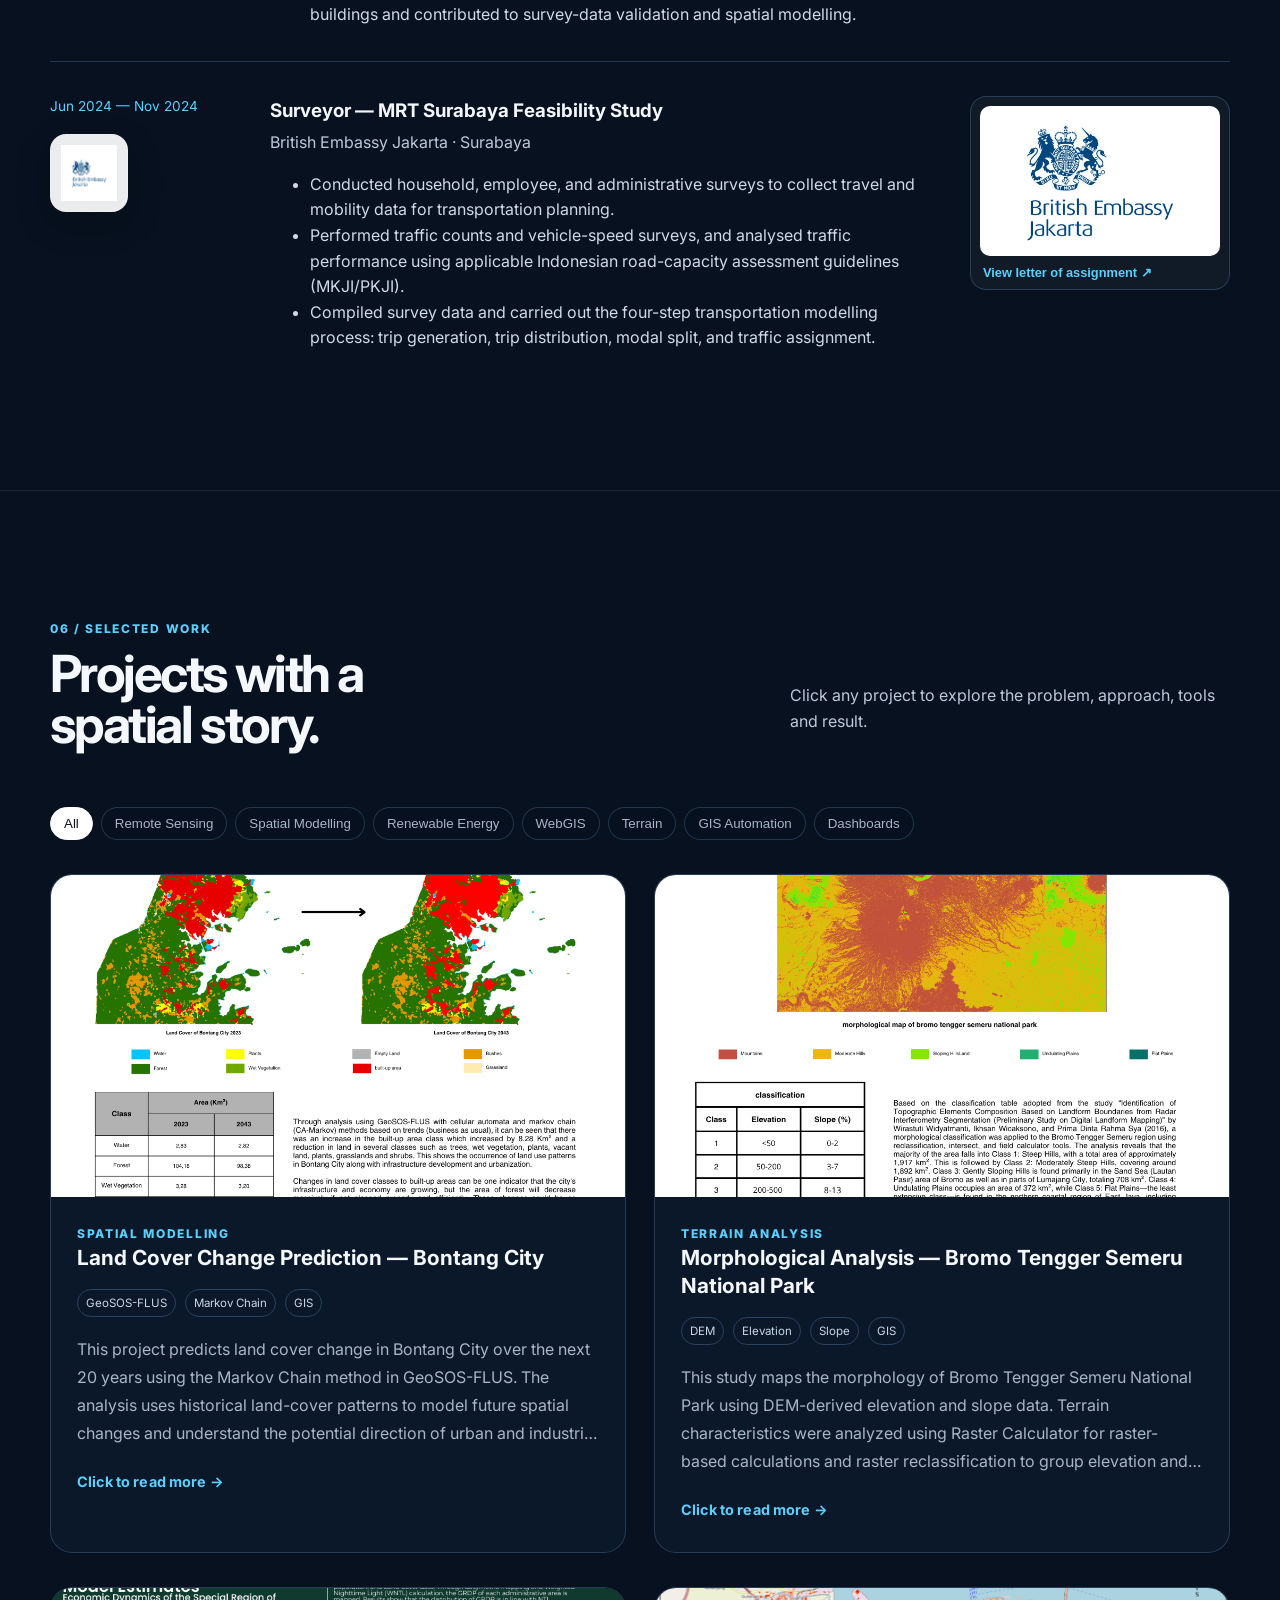
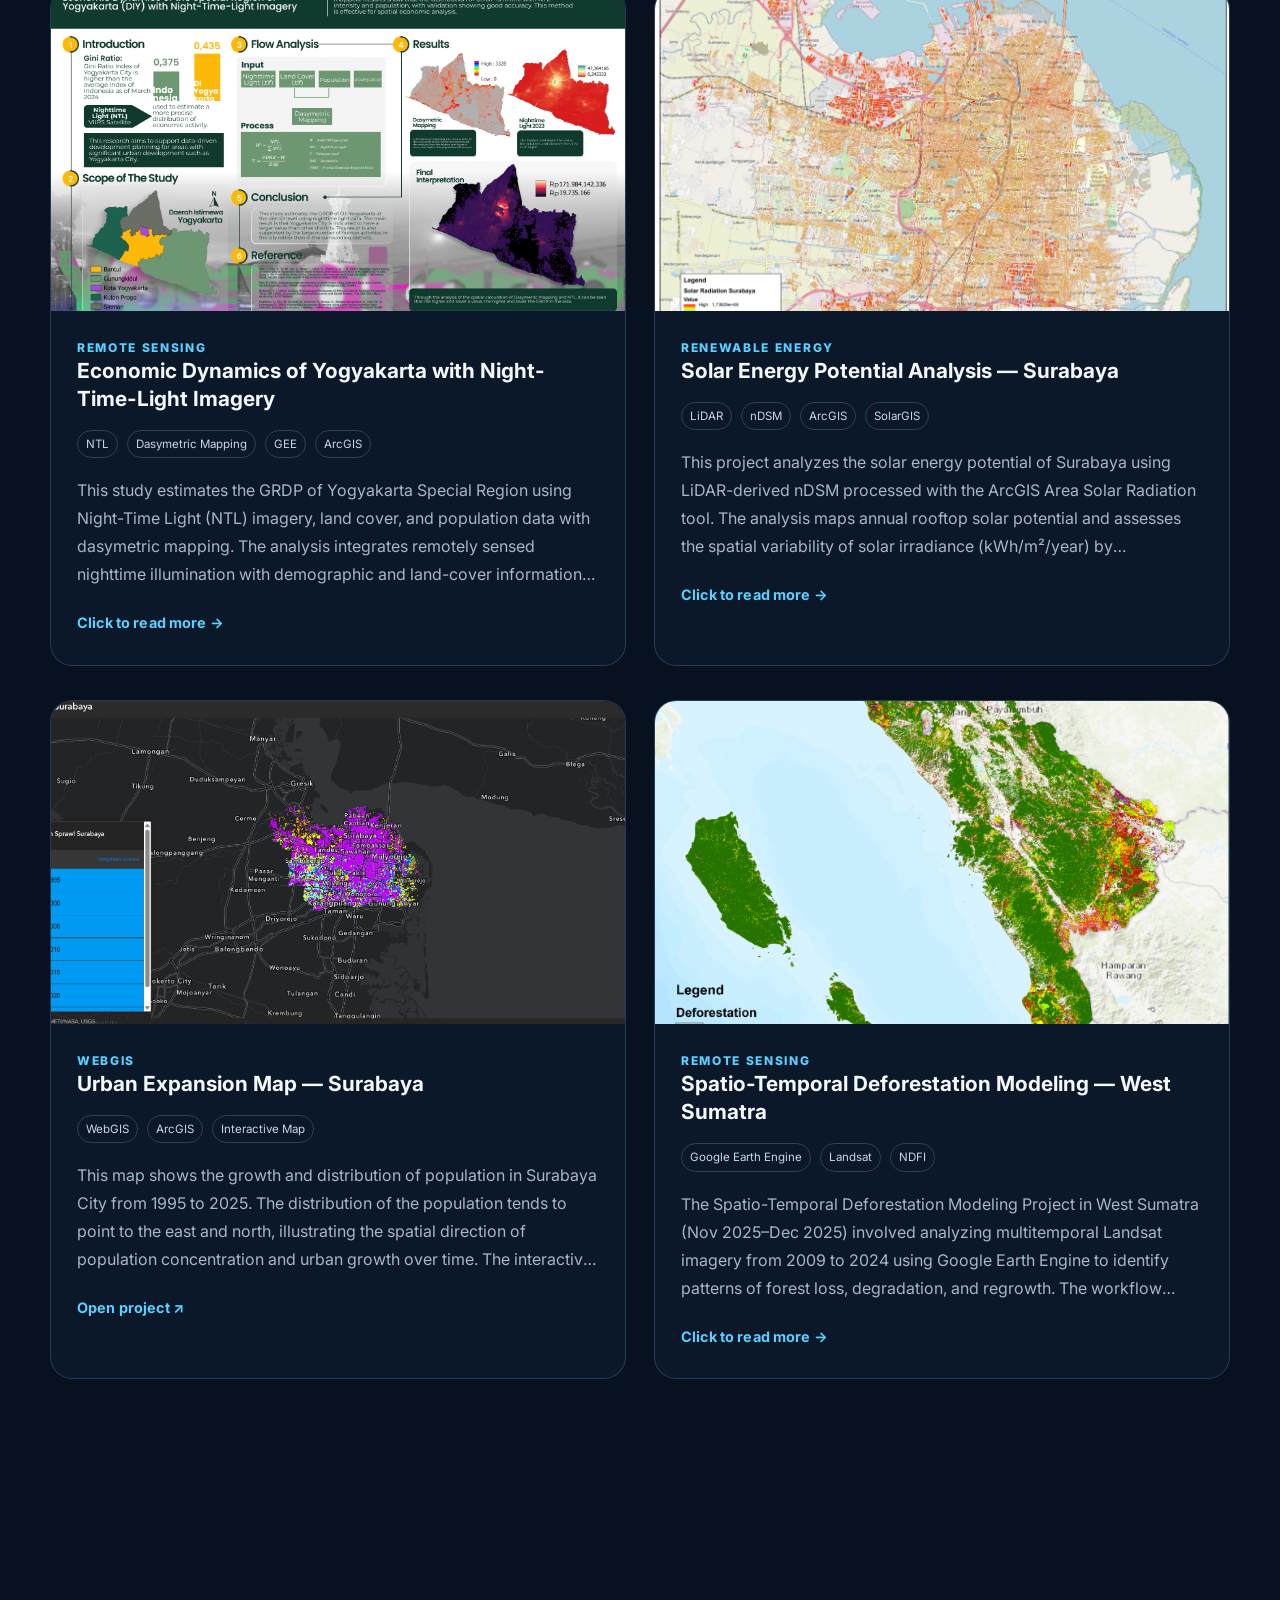
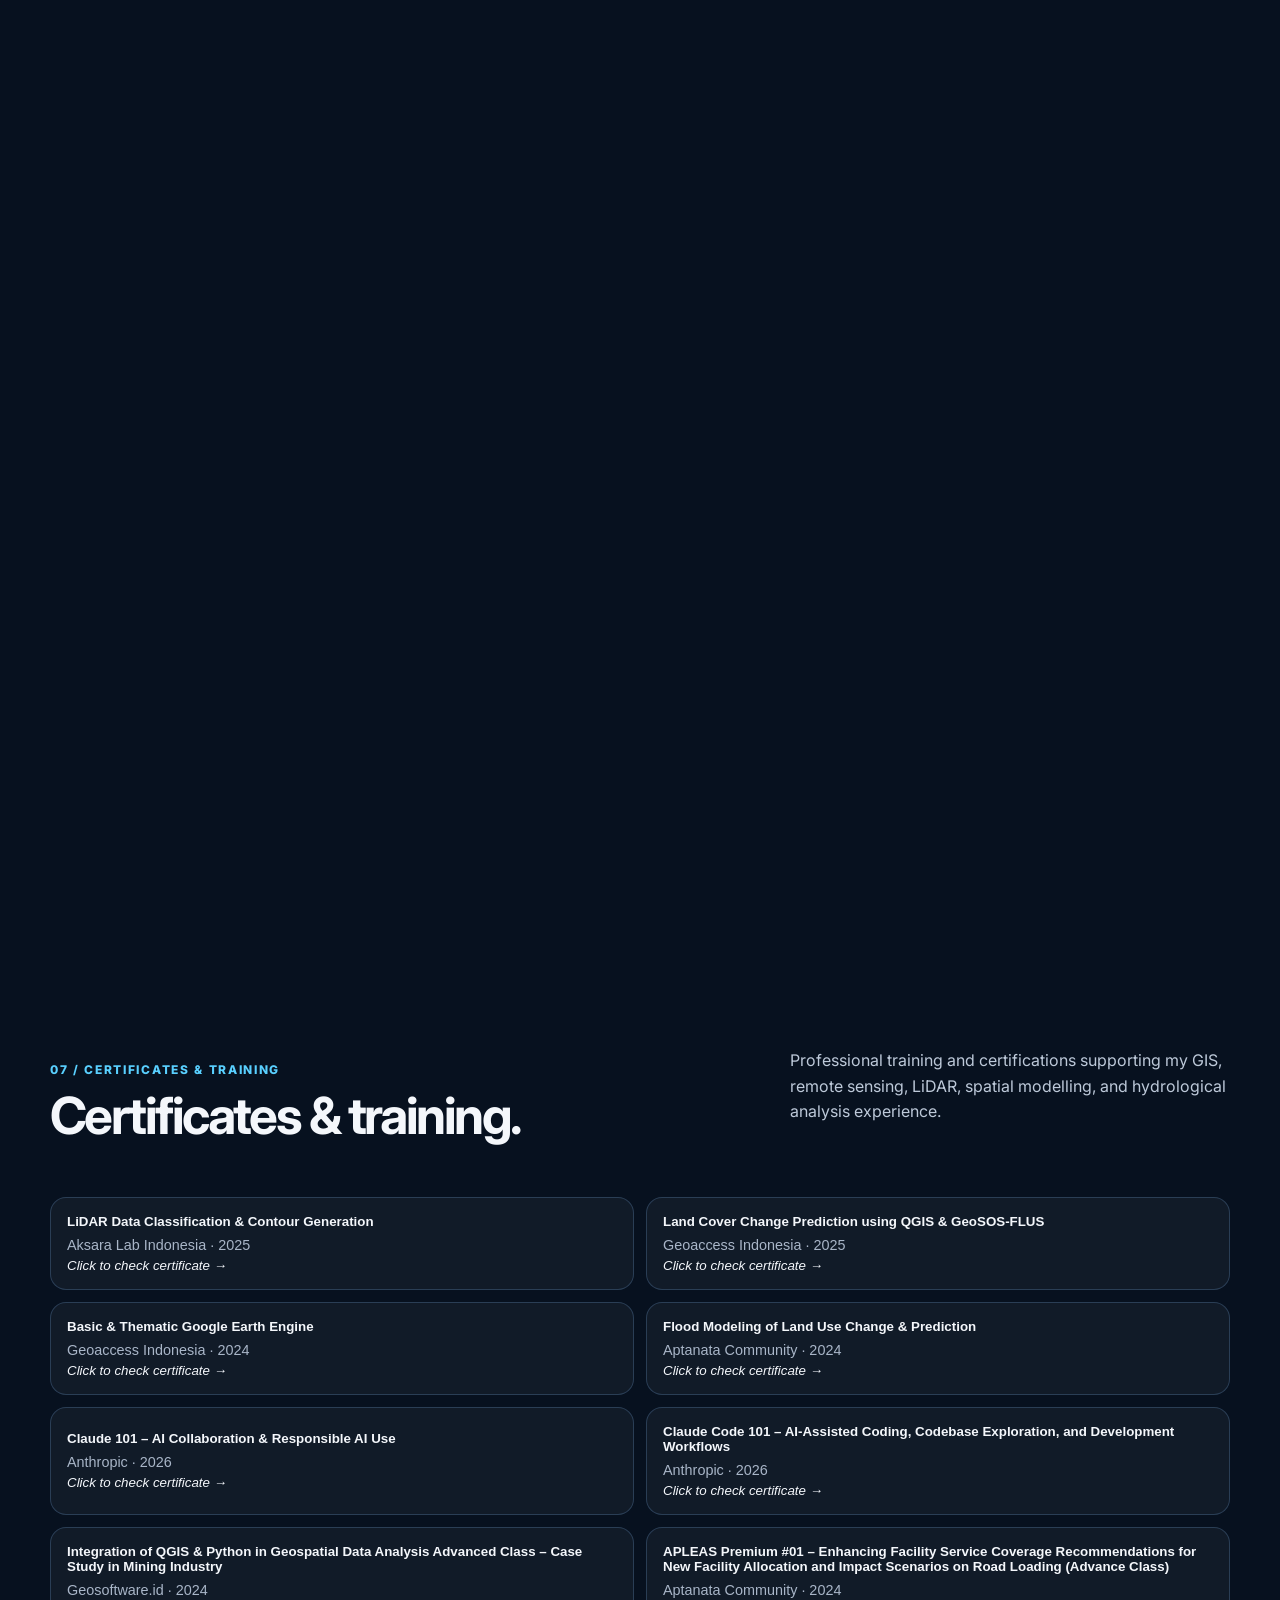
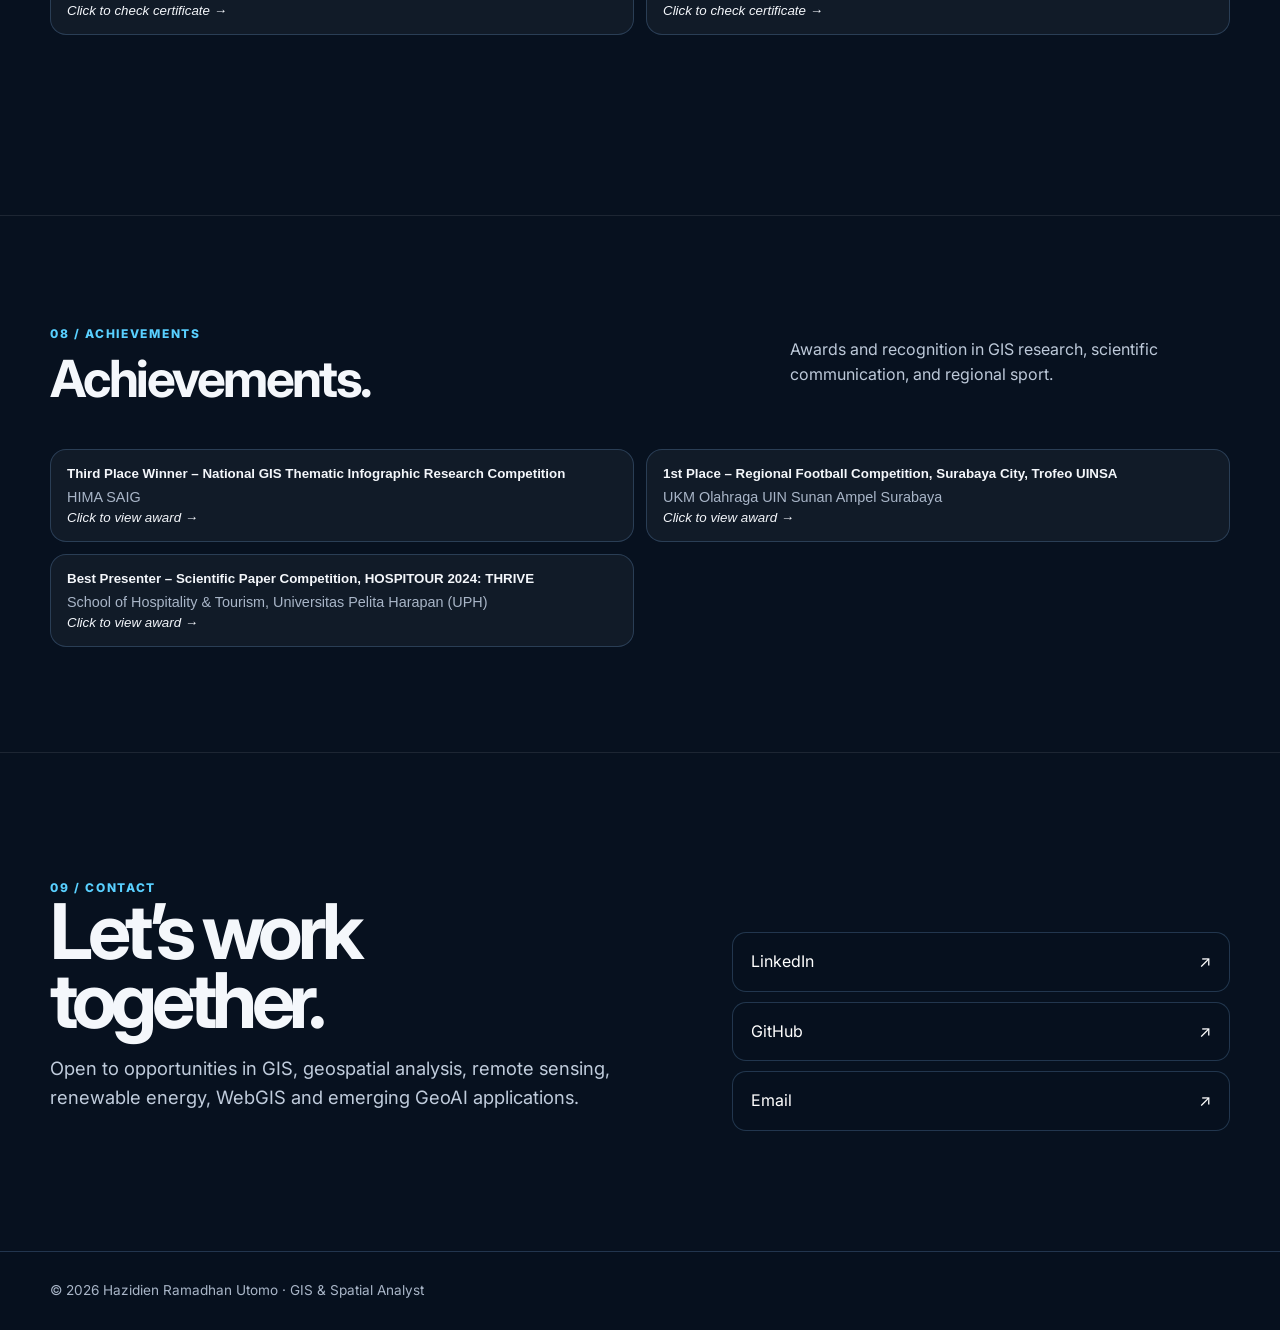
==== commit 2ea454fc: "Add separate achievements section with three awards" ====
--- a/index.html
+++ b/index.html
@@ -33,5 +33,10 @@
 <button class="cert" type="button" onclick="openCertificate('Integration of QGIS & Python in Geospatial Data Analysis Advanced Class – Case Study in Mining Industry','Geosoftware.id · 2024')"><span class="cert-text"><strong>Integration of QGIS & Python in Geospatial Data Analysis Advanced Class – Case Study in Mining Industry</strong><span>Geosoftware.id · 2024</span><em>Click to check certificate →</em></span></button>
 <button class="cert" type="button" onclick="openCertificate('APLEAS Premium #01 – Enhancing Facility Service Coverage Recommendations for New Facility Allocation and Impact Scenarios on Road Loading (Advance Class)','Aptanata Community · 2024')"><span class="cert-text"><strong>APLEAS Premium #01 – Enhancing Facility Service Coverage Recommendations for New Facility Allocation and Impact Scenarios on Road Loading (Advance Class)</strong><span>Aptanata Community · 2024</span><em>Click to check certificate →</em></span></button>
 </div></div></section>
-<section id="contact"><div class="container contact"><div><div class="section-kicker">08 / Contact</div><h2>Let’s work<br>together.</h2><p class="lead">Open to opportunities in GIS, geospatial analysis, remote sensing, renewable energy, WebGIS and emerging GeoAI applications.</p></div><div class="socials"><a class="social" href="https://www.linkedin.com/in/hazidienramadhanutomo/" target="_blank" rel="noopener"><span>LinkedIn</span><span>↗</span></a><a class="social" href="https://github.com/Hazidien" target="_blank" rel="noopener"><span>GitHub</span><span>↗</span></a><a class="social" href="mailto:hazidienramadhanutomo@gmail.com"><span>Email</span><span>↗</span></a></div></div></section></main><footer class="footer"><div class="container">© 2026 Hazidien Ramadhan Utomo · GIS & Spatial Analyst</div></footer>
-<div id="projectModal" class="modal" role="dialog" aria-modal="true" aria-label="Project details"><div class="modal-card"><button id="closeModal" class="close" aria-label="Close">×</button><div id="modalBody"></div></div></div><div id="evidenceModal" class="modal" role="dialog" aria-modal="true" aria-label="Work documentation"><div class="modal-card evidence-modal-card"><button class="close" aria-label="Close" onclick="closeEvidence()">×</button><div id="evidenceBody"></div></div></div><div id="certificateModal" class="modal" role="dialog" aria-modal="true" aria-label="Certificate preview"><div class="modal-card certificate-modal-card"><button class="close" aria-label="Close" onclick="closeCertificate()">×</button><div id="certificateBody"></div></div></div><script src="script.js?v=20261126-9"></script></body></html>+<section id="achievements"><div class="container"><div class="section-head"><div><div class="section-kicker">08 / Achievements</div><h2 class="section-title">Achievements.</h2></div><p class="section-note">Awards and recognition in GIS research, scientific communication, and regional sport.</p></div><div class="certs achievements-grid">
+<button class="cert achievement" type="button" onclick="openAchievement('Third Place Winner – National GIS Thematic Infographic Research Competition','HIMA SAIG')"><span class="cert-text"><strong>Third Place Winner – National GIS Thematic Infographic Research Competition</strong><span>HIMA SAIG</span><em>Click to view award →</em></span></button>
+<button class="cert achievement" type="button" onclick="openAchievement('1st Place – Regional Football Competition, Surabaya City, Trofeo UINSA','UKM Olahraga UIN Sunan Ampel Surabaya')"><span class="cert-text"><strong>1st Place – Regional Football Competition, Surabaya City, Trofeo UINSA</strong><span>UKM Olahraga UIN Sunan Ampel Surabaya</span><em>Click to view award →</em></span></button>
+<button class="cert achievement" type="button" onclick="openAchievement('Best Presenter – Scientific Paper Competition, HOSPITOUR 2024: THRIVE','School of Hospitality & Tourism, Universitas Pelita Harapan (UPH)')"><span class="cert-text"><strong>Best Presenter – Scientific Paper Competition, HOSPITOUR 2024: THRIVE</strong><span>School of Hospitality & Tourism, Universitas Pelita Harapan (UPH)</span><em>Click to view award →</em></span></button>
+</div></div></section>
+<section id="contact"><div class="container contact"><div><div class="section-kicker">09 / Contact</div><h2>Let’s work<br>together.</h2><p class="lead">Open to opportunities in GIS, geospatial analysis, remote sensing, renewable energy, WebGIS and emerging GeoAI applications.</p></div><div class="socials"><a class="social" href="https://www.linkedin.com/in/hazidienramadhanutomo/" target="_blank" rel="noopener"><span>LinkedIn</span><span>↗</span></a><a class="social" href="https://github.com/Hazidien" target="_blank" rel="noopener"><span>GitHub</span><span>↗</span></a><a class="social" href="mailto:hazidienramadhanutomo@gmail.com"><span>Email</span><span>↗</span></a></div></div></section></main><footer class="footer"><div class="container">© 2026 Hazidien Ramadhan Utomo · GIS & Spatial Analyst</div></footer>
+<div id="projectModal" class="modal" role="dialog" aria-modal="true" aria-label="Project details"><div class="modal-card"><button id="closeModal" class="close" aria-label="Close">×</button><div id="modalBody"></div></div></div><div id="evidenceModal" class="modal" role="dialog" aria-modal="true" aria-label="Work documentation"><div class="modal-card evidence-modal-card"><button class="close" aria-label="Close" onclick="closeEvidence()">×</button><div id="evidenceBody"></div></div></div><div id="certificateModal" class="modal" role="dialog" aria-modal="true" aria-label="Certificate preview"><div class="modal-card certificate-modal-card"><button class="close" aria-label="Close" onclick="closeCertificate()">×</button><div id="certificateBody"></div></div></div><script src="script.js?v=20261126-10"></script></body></html>
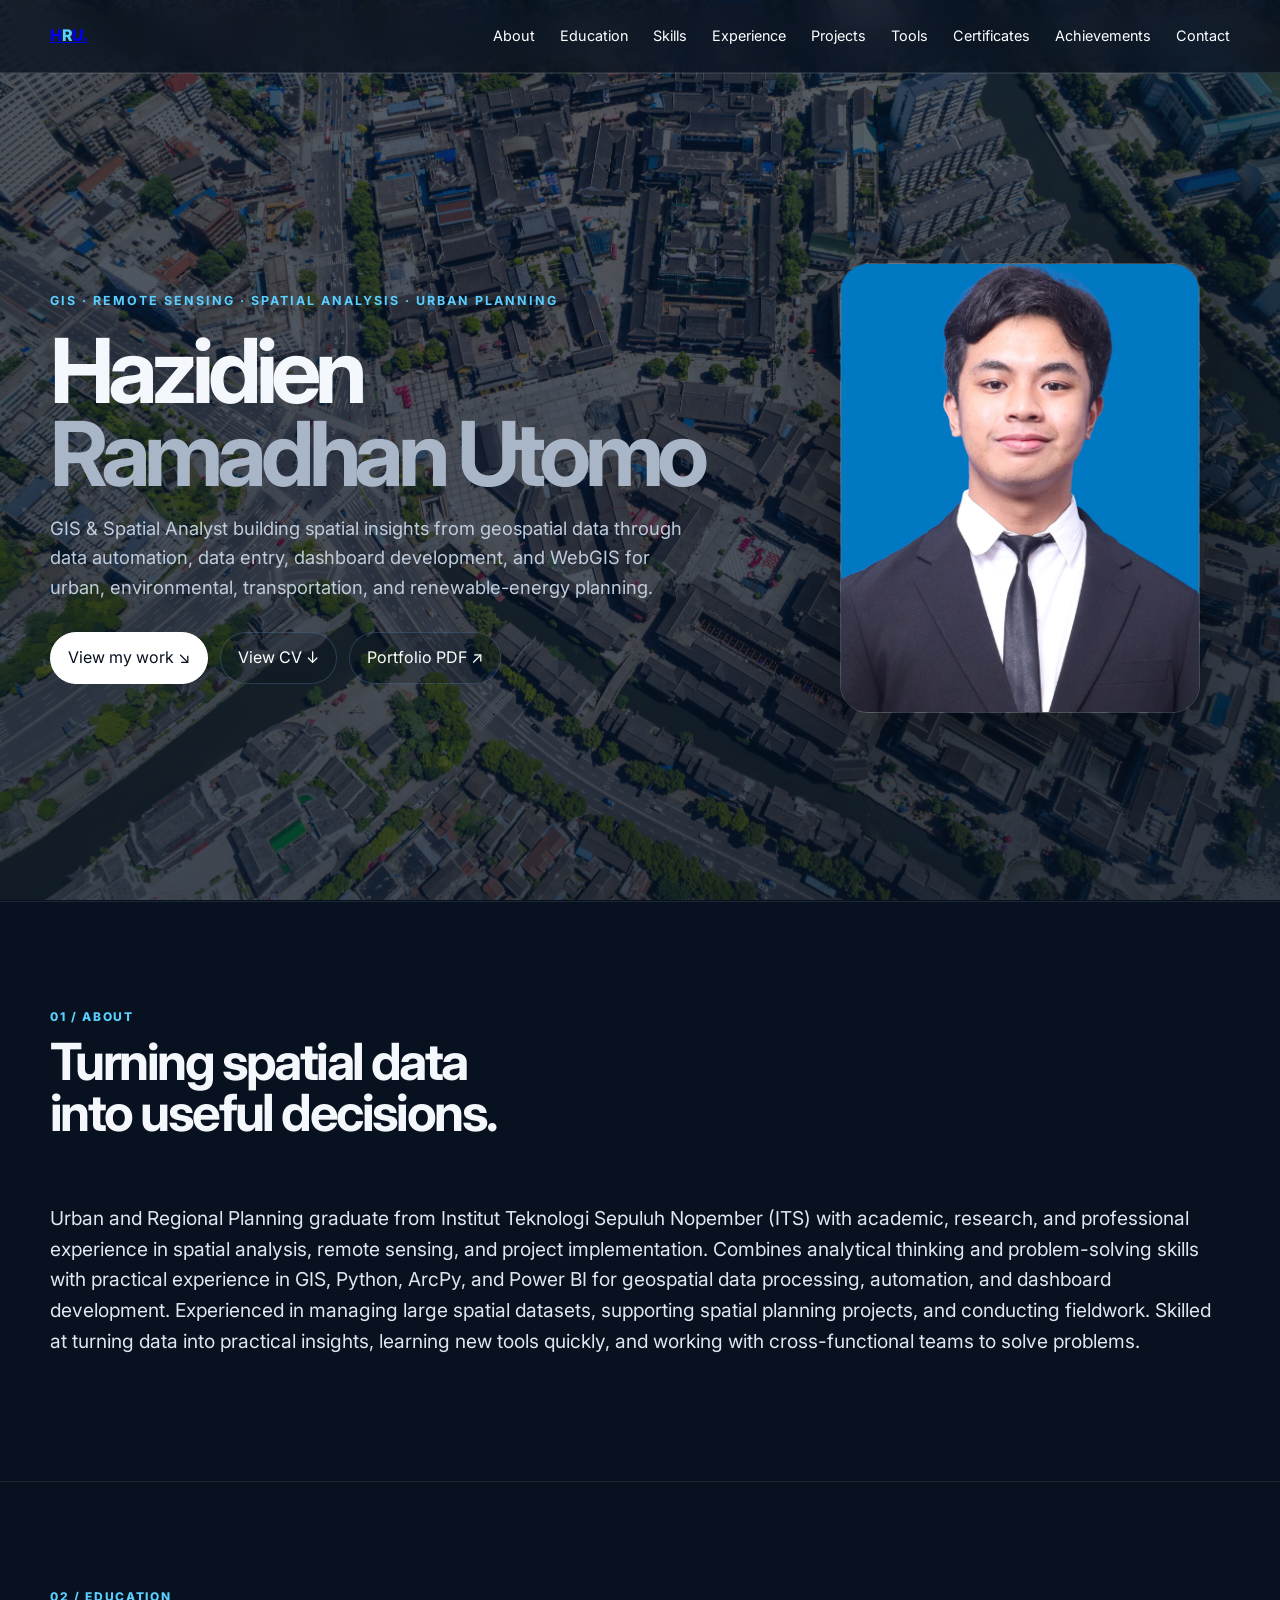
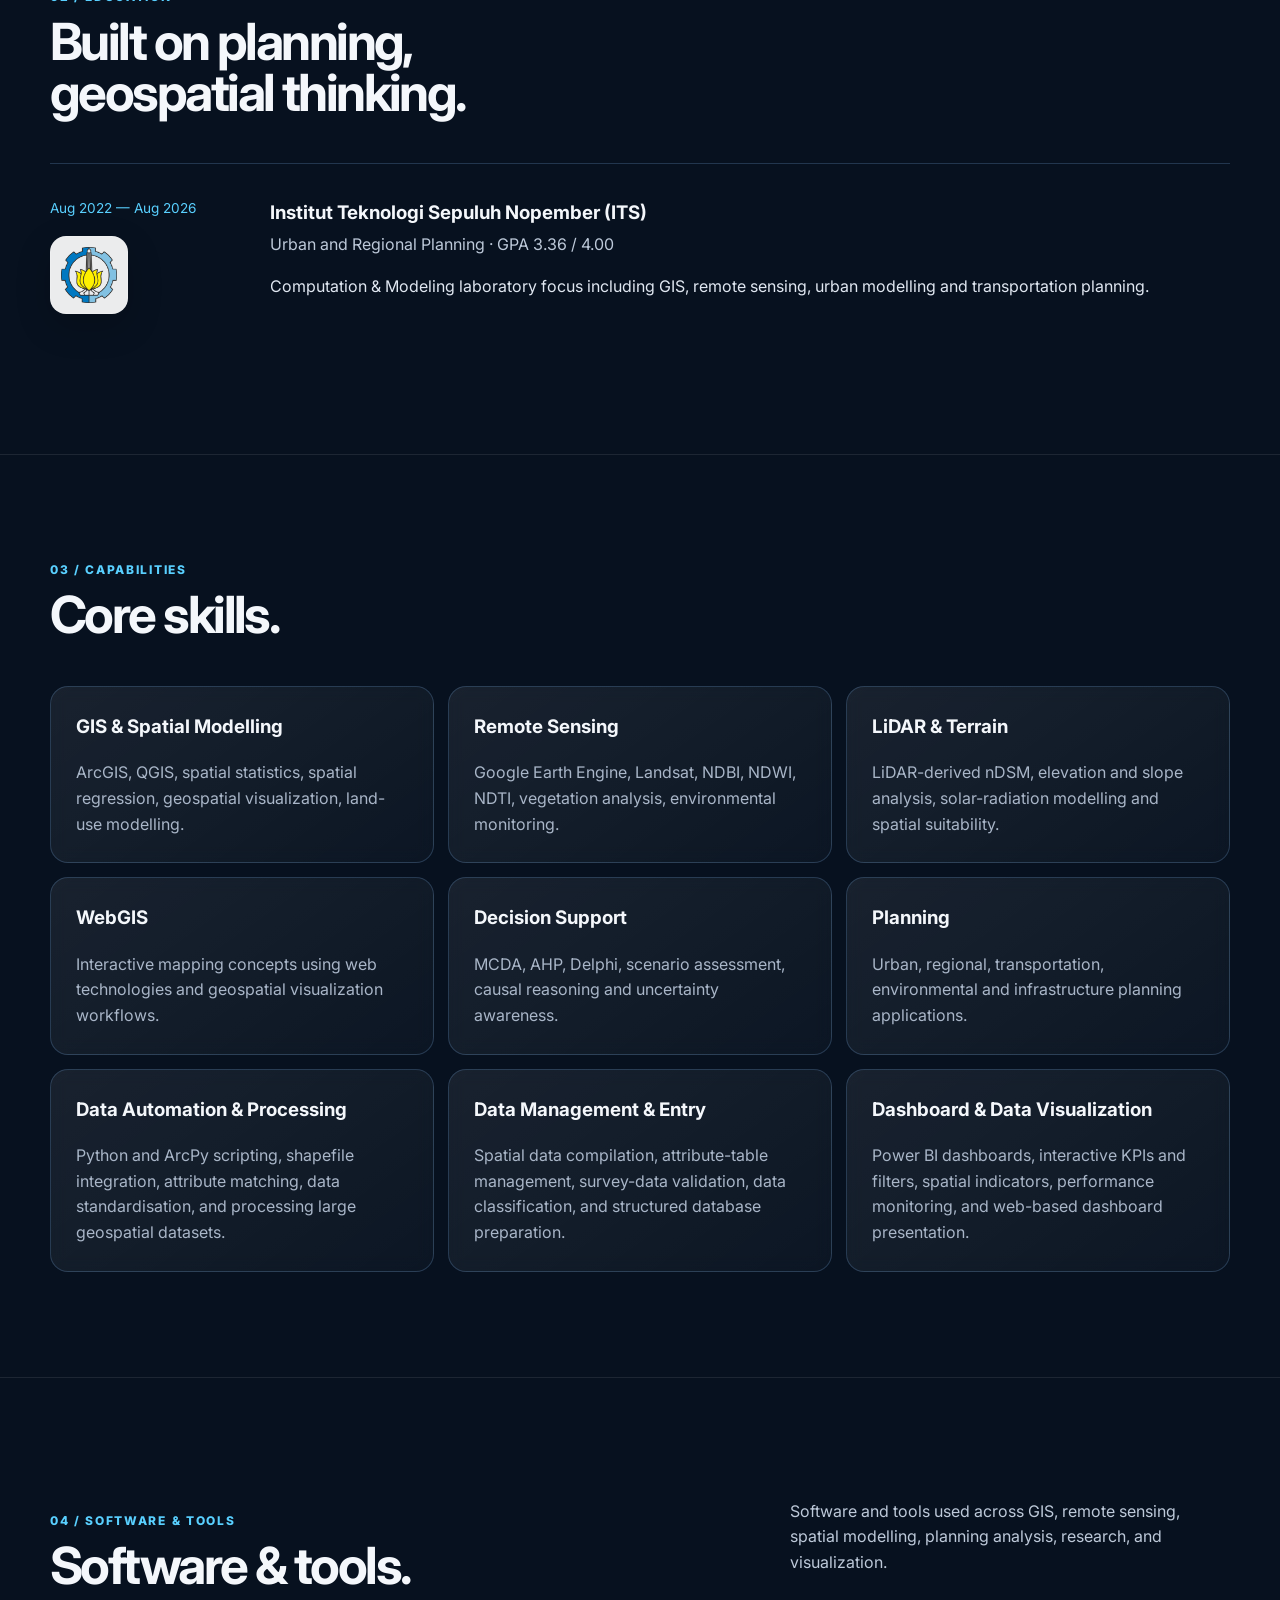
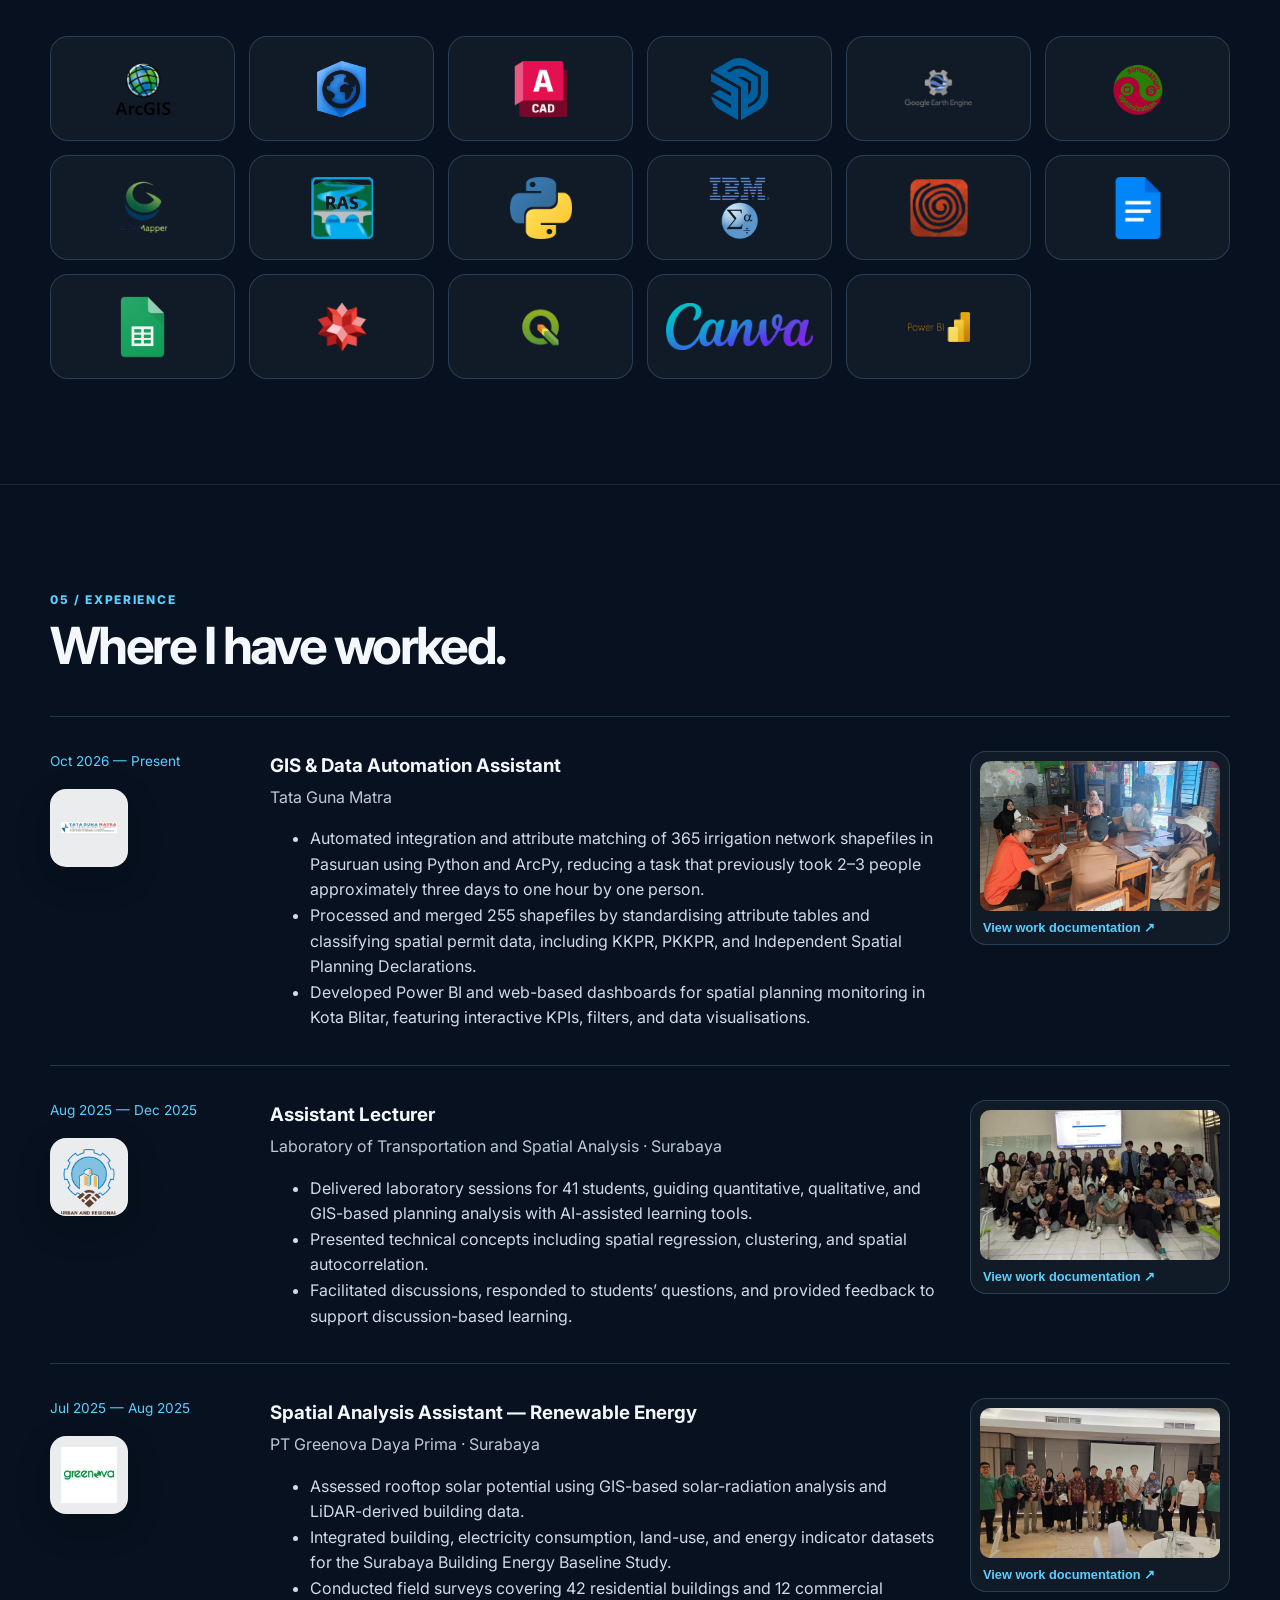
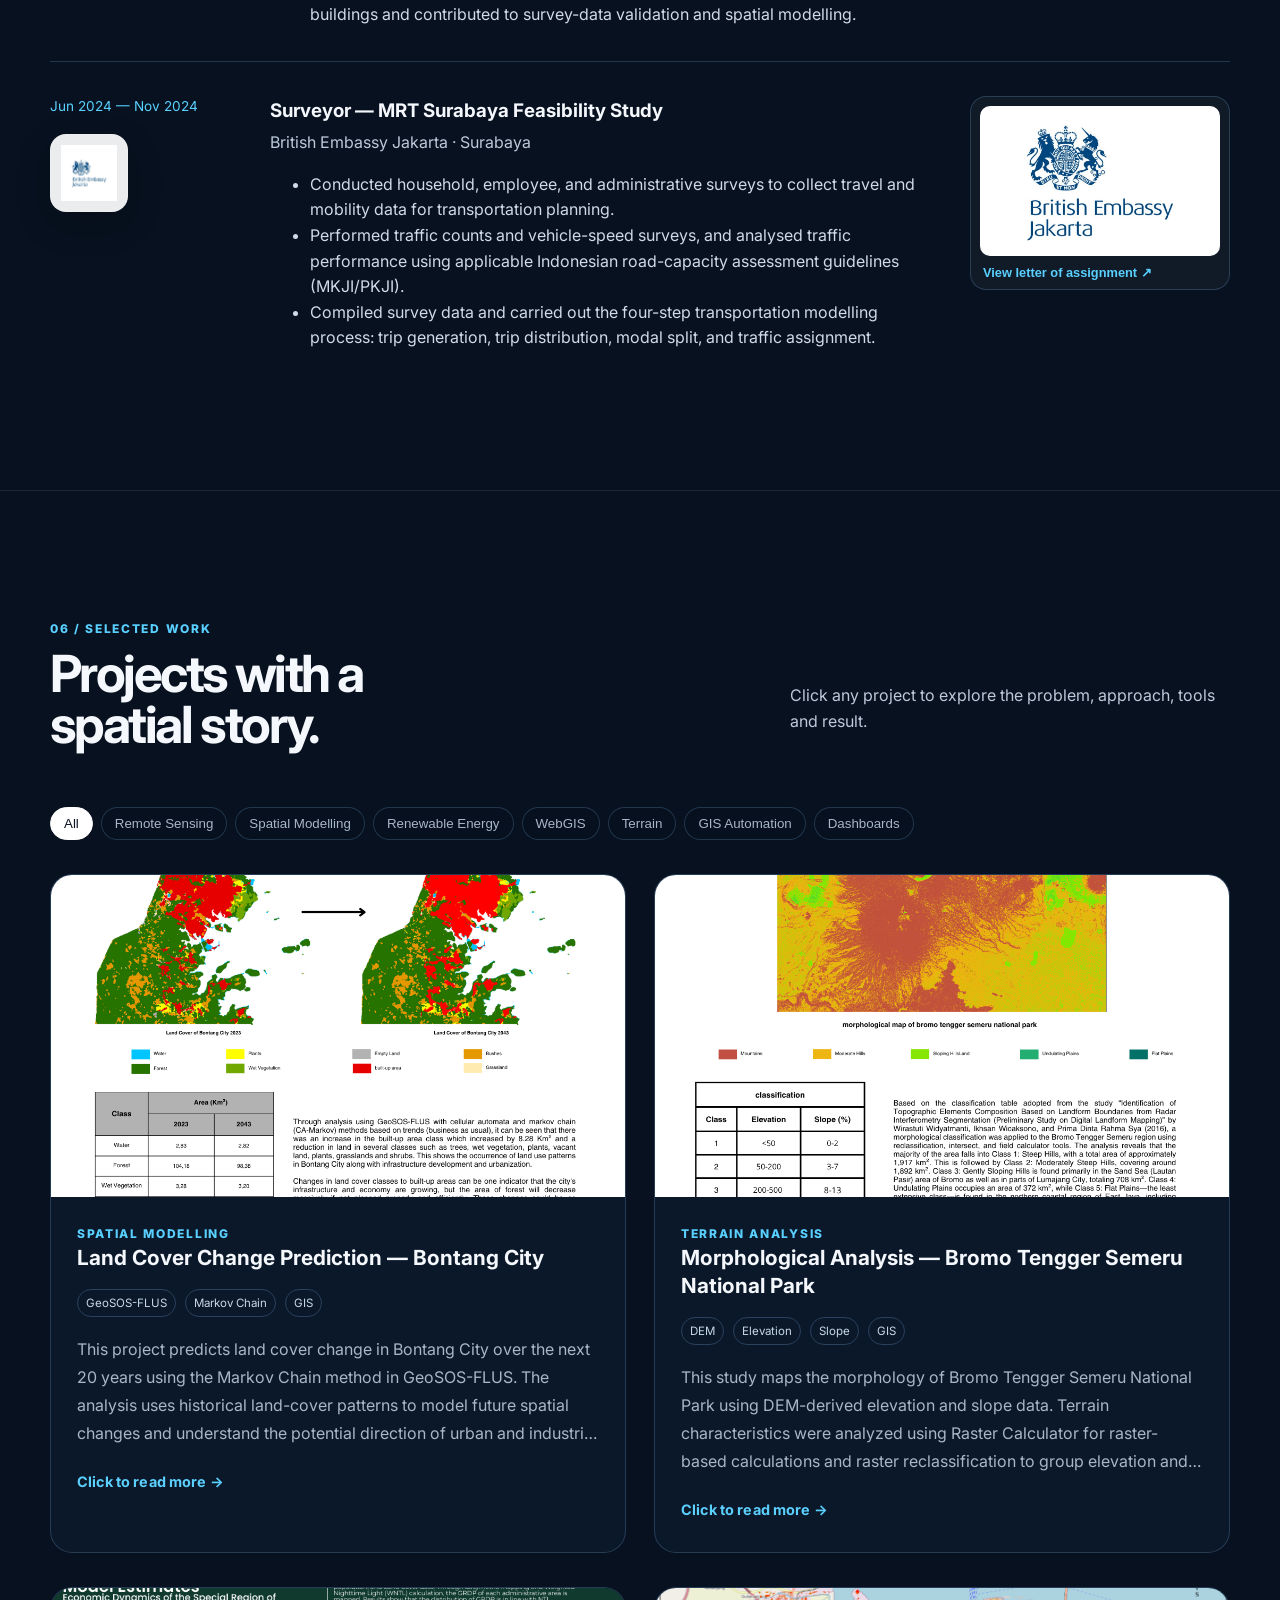
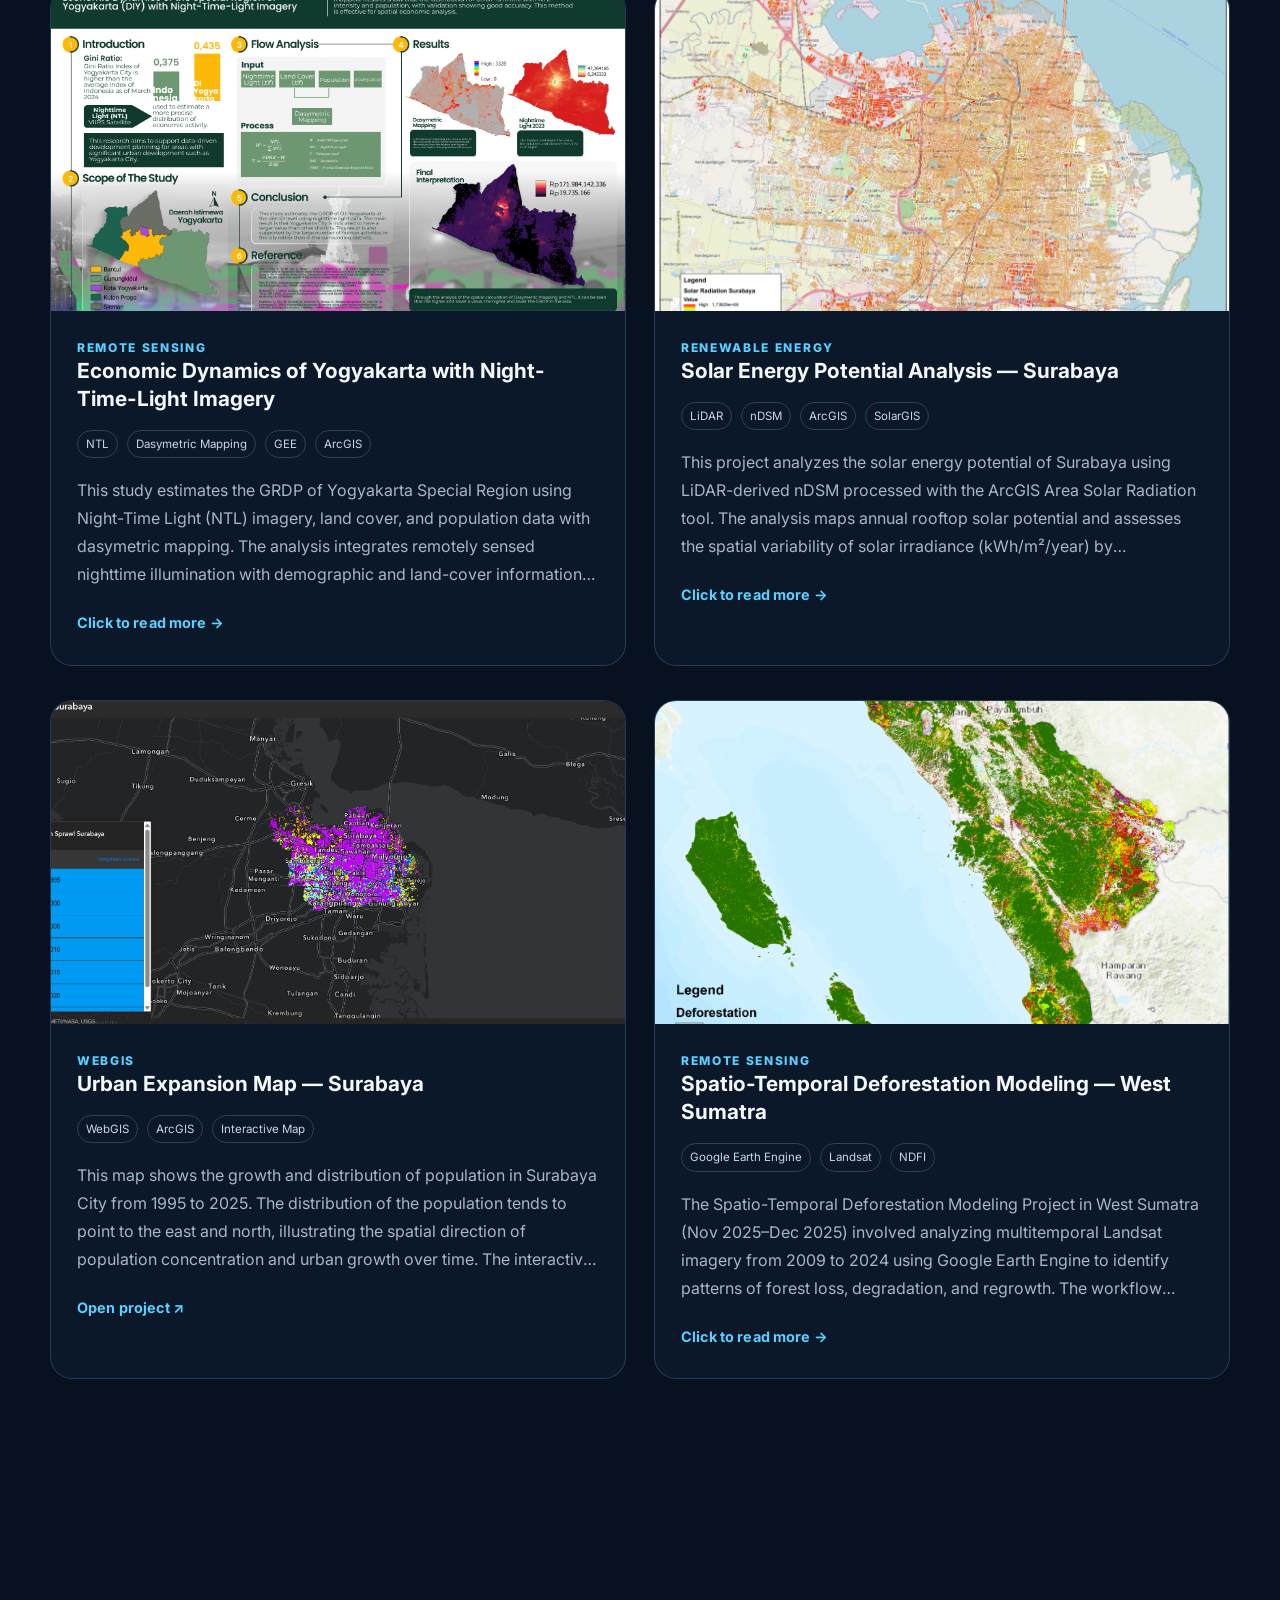
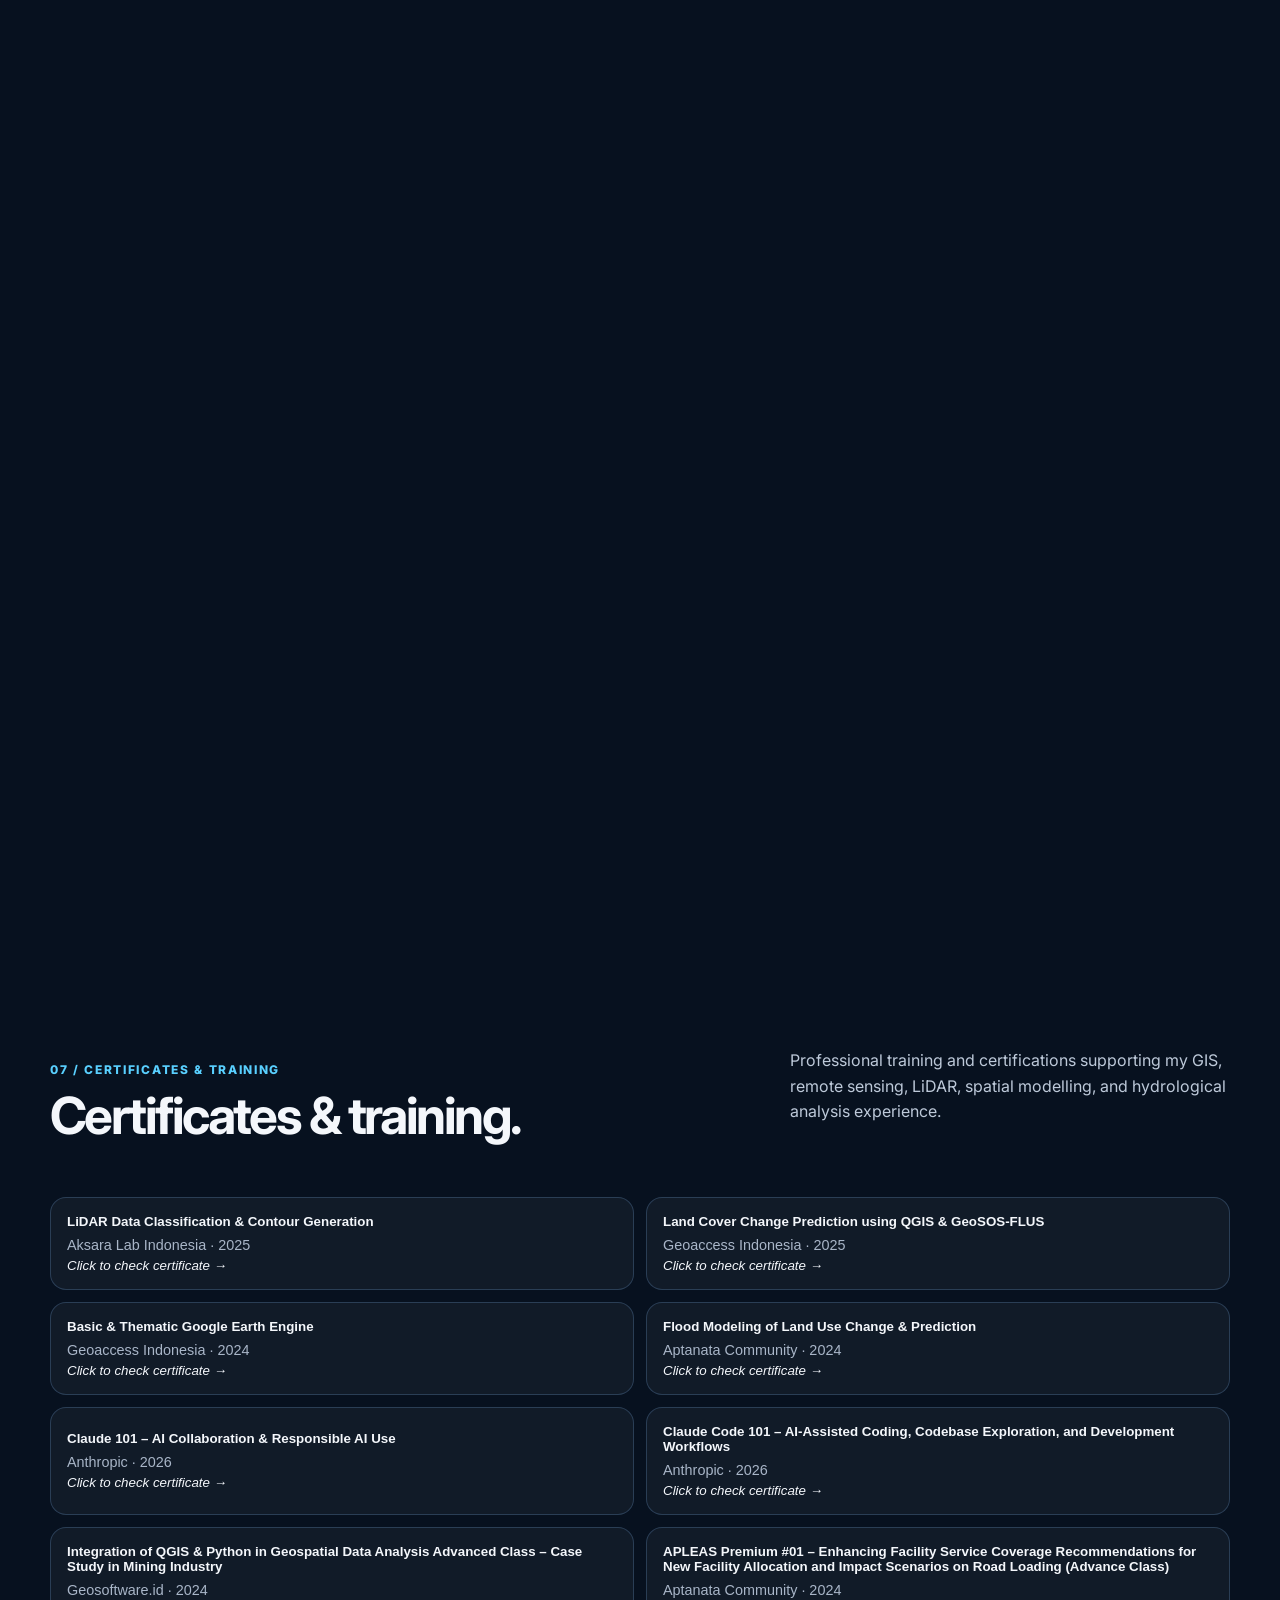
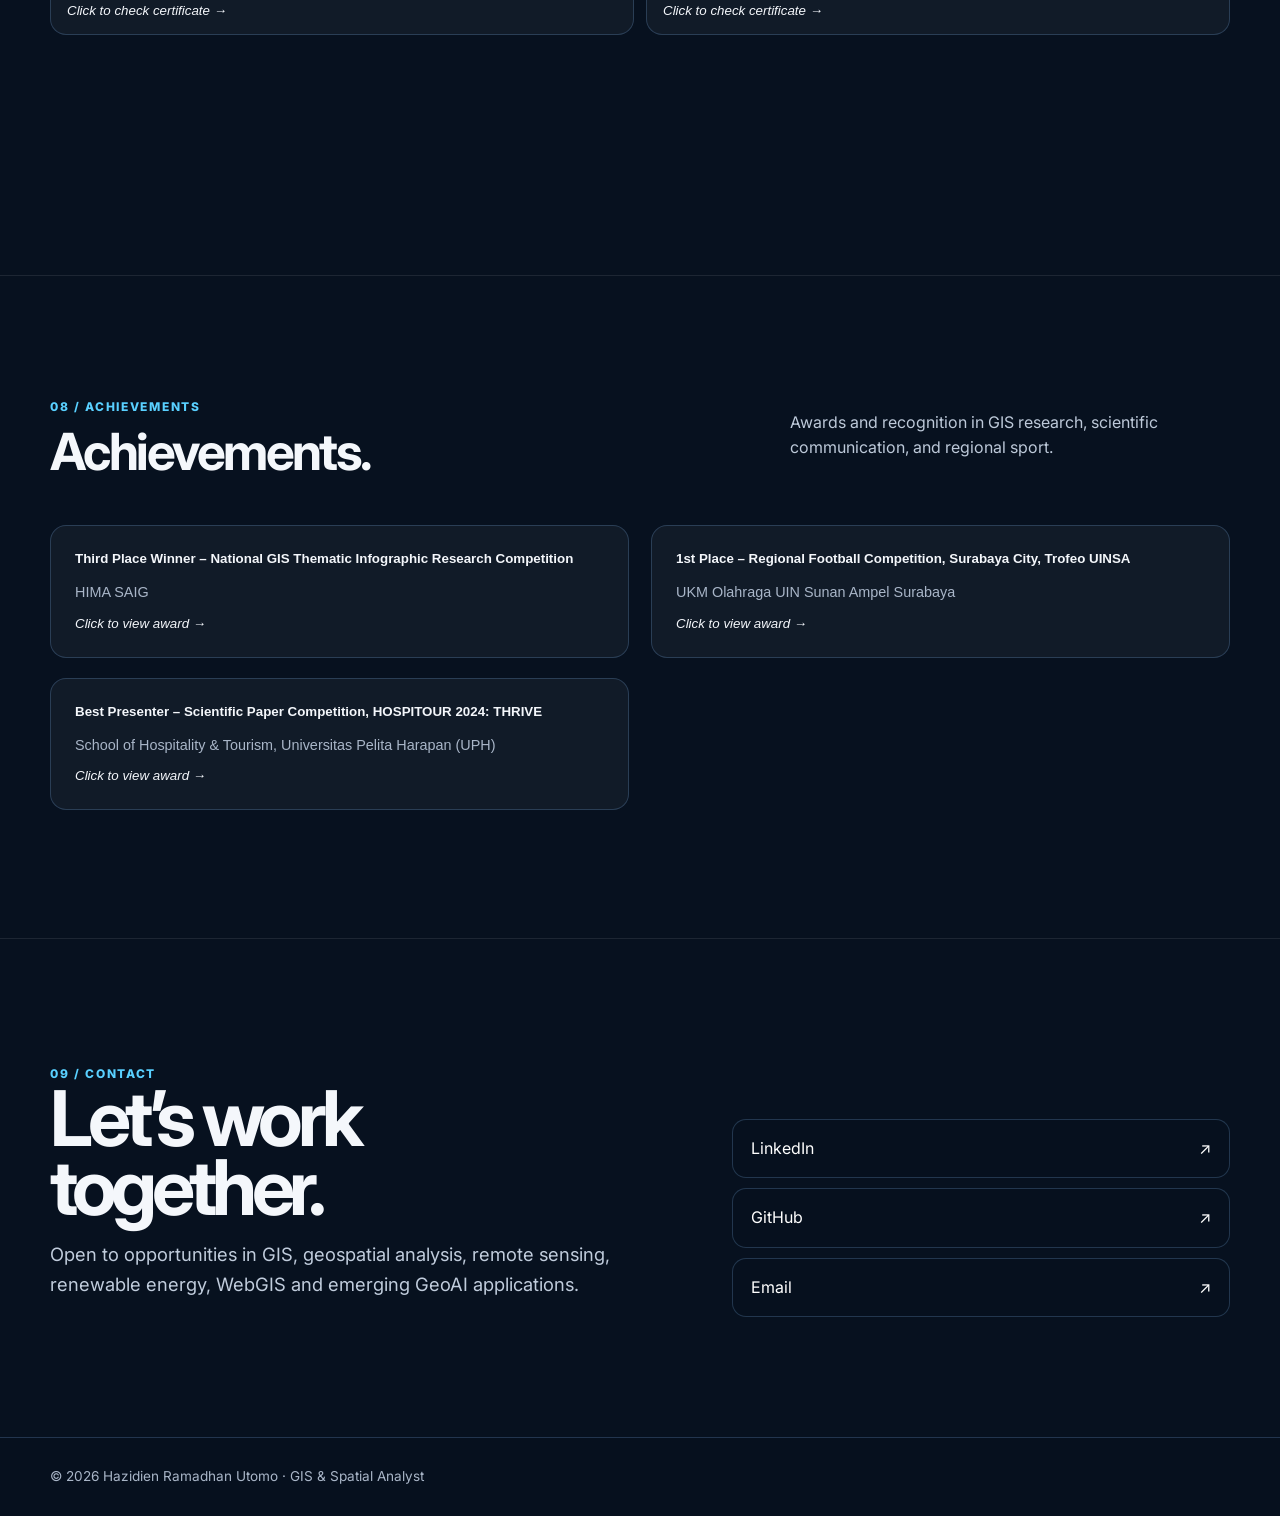
==== commit 52f54464: "Add Achievements section navigation" ====
--- a/index.html
+++ b/index.html
@@ -1,4 +1,4 @@
-<!doctype html><html lang="en"><head><meta charset="UTF-8"><meta name="viewport" content="width=device-width,initial-scale=1"><meta name="description" content="Hazidien Ramadhan Utomo — GIS & Spatial Analyst portfolio focused on remote sensing, LiDAR, spatial modelling, WebGIS and GeoAI."><meta name="theme-color" content="#07111f"><title>Hazidien Ramadhan Utomo | GIS & Spatial Analyst</title><link rel="preconnect" href="https://fonts.googleapis.com"><link rel="preconnect" href="https://fonts.gstatic.com" crossorigin><link href="https://fonts.googleapis.com/css2?family=Inter:wght@400;500;600;700;800&display=swap" rel="stylesheet"><link rel="stylesheet" href="style.css"></head><body><header class="nav"><div class="container nav-inner"><a class="brand" href="#home">H<span>R</span>U.</a><nav id="navLinks" class="nav-links" aria-label="Primary"><a href="#about">About</a><a href="#education">Education</a><a href="#skills">Skills</a><a href="#experience">Experience</a><a href="#projects">Projects</a><a href="#tools">Tools</a><a href="#certificates">Certificates</a><a href="#contact">Contact</a></nav><button id="menu" class="menu" aria-label="Open navigation">☰</button></div></header><main><section id="home" class="hero container"><div class="reveal"><div class="eyebrow">GIS · Remote Sensing · Spatial Analysis · Urban Planning</div><h1>Hazidien<br><span>Ramadhan Utomo</span></h1><p class="lead">GIS & Spatial Analyst building spatial insights from geospatial data through data automation, data entry, dashboard development, and WebGIS for urban, environmental, transportation, and renewable-energy planning.</p><div class="actions"><a class="btn primary" href="#projects">View my work ↘</a><a class="btn" href="assets/CV%20Hazidien%20Ramadhan%20Utomo_.docx%20(3).pdf" target="_blank" rel="noopener">View CV ↓</a><a class="btn" href="assets/PF_Hazidien%20Ramadhan%20Utomo%20(4)_compressed.pdf" target="_blank" rel="noopener">Portfolio PDF ↗</a></div></div><div class="portrait-wrap reveal"><img class="portrait" src="assets/profile.jpg" alt="Professional portrait of Hazidien Ramadhan Utomo"></div></section><section id="about"><div class="container"><div class="section-head"><div><div class="section-kicker">01 / About</div><h2 class="section-title">Turning spatial data<br>into useful decisions.</h2></div></div><div class="about-grid"><p class="about-copy">Urban and Regional Planning graduate from Institut Teknologi Sepuluh Nopember (ITS) with academic, research, and professional experience in spatial analysis, remote sensing, and project implementation. Combines analytical thinking and problem-solving skills with practical experience in GIS, Python, ArcPy, and Power BI for geospatial data processing, automation, and dashboard development. Experienced in managing large spatial datasets, supporting spatial planning projects, and conducting fieldwork. Skilled at turning data into practical insights, learning new tools quickly, and working with cross-functional teams to solve problems.</p></div></div></section><section id="education"><div class="container"><div class="section-head"><div><div class="section-kicker">02 / Education</div><h2 class="section-title">Built on planning,<br>geospatial thinking.</h2></div></div><div class="education-row"><div class="education-side"><time>Aug 2022 — Aug 2026</time><div class="edu-logo"><img src="assets/Lambang-ITS.png" alt="Institut Teknologi Sepuluh Nopember logo"></div></div><div class="education-main"><h3>Institut Teknologi Sepuluh Nopember (ITS)</h3><div class="role">Urban and Regional Planning · GPA 3.36 / 4.00</div><p>Computation & Modeling laboratory focus including GIS, remote sensing, urban modelling and transportation planning.</p></div></div></div></section><section id="skills"><div class="container"><div class="section-head"><div><div class="section-kicker">03 / Capabilities</div><h2 class="section-title">Core skills.</h2></div></div><div class="skills"><div class="skill"><h3>GIS & Spatial Modelling</h3><p>ArcGIS, QGIS, spatial statistics, spatial regression, geospatial visualization, land-use modelling.</p></div><div class="skill"><h3>Remote Sensing</h3><p>Google Earth Engine, Landsat, NDBI, NDWI, NDTI, vegetation analysis, environmental monitoring.</p></div><div class="skill"><h3>LiDAR & Terrain</h3><p>LiDAR-derived nDSM, elevation and slope analysis, solar-radiation modelling and spatial suitability.</p></div><div class="skill"><h3>WebGIS</h3><p>Interactive mapping concepts using web technologies and geospatial visualization workflows.</p></div><div class="skill"><h3>Decision Support</h3><p>MCDA, AHP, Delphi, scenario assessment, causal reasoning and uncertainty awareness.</p></div><div class="skill"><h3>Planning</h3><p>Urban, regional, transportation, environmental and infrastructure planning applications.</p></div><div class="skill"><h3>Data Automation & Processing</h3><p>Python and ArcPy scripting, shapefile integration, attribute matching, data standardisation, and processing large geospatial datasets.</p></div>
+<!doctype html><html lang="en"><head><meta charset="UTF-8"><meta name="viewport" content="width=device-width,initial-scale=1"><meta name="description" content="Hazidien Ramadhan Utomo — GIS & Spatial Analyst portfolio focused on remote sensing, LiDAR, spatial modelling, WebGIS and GeoAI."><meta name="theme-color" content="#07111f"><title>Hazidien Ramadhan Utomo | GIS & Spatial Analyst</title><link rel="preconnect" href="https://fonts.googleapis.com"><link rel="preconnect" href="https://fonts.gstatic.com" crossorigin><link href="https://fonts.googleapis.com/css2?family=Inter:wght@400;500;600;700;800&display=swap" rel="stylesheet"><link rel="stylesheet" href="style.css"></head><body><header class="nav"><div class="container nav-inner"><a class="brand" href="#home">H<span>R</span>U.</a><nav id="navLinks" class="nav-links" aria-label="Primary"><a href="#about">About</a><a href="#education">Education</a><a href="#skills">Skills</a><a href="#experience">Experience</a><a href="#projects">Projects</a><a href="#tools">Tools</a><a href="#certificates">Certificates</a><a href="#achievements">Achievements</a><a href="#contact">Contact</a></nav><button id="menu" class="menu" aria-label="Open navigation">☰</button></div></header><main><section id="home" class="hero container"><div class="reveal"><div class="eyebrow">GIS · Remote Sensing · Spatial Analysis · Urban Planning</div><h1>Hazidien<br><span>Ramadhan Utomo</span></h1><p class="lead">GIS & Spatial Analyst building spatial insights from geospatial data through data automation, data entry, dashboard development, and WebGIS for urban, environmental, transportation, and renewable-energy planning.</p><div class="actions"><a class="btn primary" href="#projects">View my work ↘</a><a class="btn" href="assets/CV%20Hazidien%20Ramadhan%20Utomo_.docx%20(3).pdf" target="_blank" rel="noopener">View CV ↓</a><a class="btn" href="assets/PF_Hazidien%20Ramadhan%20Utomo%20(4)_compressed.pdf" target="_blank" rel="noopener">Portfolio PDF ↗</a></div></div><div class="portrait-wrap reveal"><img class="portrait" src="assets/profile.jpg" alt="Professional portrait of Hazidien Ramadhan Utomo"></div></section><section id="about"><div class="container"><div class="section-head"><div><div class="section-kicker">01 / About</div><h2 class="section-title">Turning spatial data<br>into useful decisions.</h2></div></div><div class="about-grid"><p class="about-copy">Urban and Regional Planning graduate from Institut Teknologi Sepuluh Nopember (ITS) with academic, research, and professional experience in spatial analysis, remote sensing, and project implementation. Combines analytical thinking and problem-solving skills with practical experience in GIS, Python, ArcPy, and Power BI for geospatial data processing, automation, and dashboard development. Experienced in managing large spatial datasets, supporting spatial planning projects, and conducting fieldwork. Skilled at turning data into practical insights, learning new tools quickly, and working with cross-functional teams to solve problems.</p></div></div></section><section id="education"><div class="container"><div class="section-head"><div><div class="section-kicker">02 / Education</div><h2 class="section-title">Built on planning,<br>geospatial thinking.</h2></div></div><div class="education-row"><div class="education-side"><time>Aug 2022 — Aug 2026</time><div class="edu-logo"><img src="assets/Lambang-ITS.png" alt="Institut Teknologi Sepuluh Nopember logo"></div></div><div class="education-main"><h3>Institut Teknologi Sepuluh Nopember (ITS)</h3><div class="role">Urban and Regional Planning · GPA 3.36 / 4.00</div><p>Computation & Modeling laboratory focus including GIS, remote sensing, urban modelling and transportation planning.</p></div></div></div></section><section id="skills"><div class="container"><div class="section-head"><div><div class="section-kicker">03 / Capabilities</div><h2 class="section-title">Core skills.</h2></div></div><div class="skills"><div class="skill"><h3>GIS & Spatial Modelling</h3><p>ArcGIS, QGIS, spatial statistics, spatial regression, geospatial visualization, land-use modelling.</p></div><div class="skill"><h3>Remote Sensing</h3><p>Google Earth Engine, Landsat, NDBI, NDWI, NDTI, vegetation analysis, environmental monitoring.</p></div><div class="skill"><h3>LiDAR & Terrain</h3><p>LiDAR-derived nDSM, elevation and slope analysis, solar-radiation modelling and spatial suitability.</p></div><div class="skill"><h3>WebGIS</h3><p>Interactive mapping concepts using web technologies and geospatial visualization workflows.</p></div><div class="skill"><h3>Decision Support</h3><p>MCDA, AHP, Delphi, scenario assessment, causal reasoning and uncertainty awareness.</p></div><div class="skill"><h3>Planning</h3><p>Urban, regional, transportation, environmental and infrastructure planning applications.</p></div><div class="skill"><h3>Data Automation & Processing</h3><p>Python and ArcPy scripting, shapefile integration, attribute matching, data standardisation, and processing large geospatial datasets.</p></div>
 <div class="skill"><h3>Data Management & Entry</h3><p>Spatial data compilation, attribute-table management, survey-data validation, data classification, and structured database preparation.</p></div>
 <div class="skill"><h3>Dashboard & Data Visualization</h3><p>Power BI dashboards, interactive KPIs and filters, spatial indicators, performance monitoring, and web-based dashboard presentation.</p></div></div></div></section><section id="tools"><div class="container"><div class="section-head"><div><div class="section-kicker">04 / Software & Tools</div><h2 class="section-title">Software & tools.</h2></div><p class="section-note">Software and tools used across GIS, remote sensing, spatial modelling, planning analysis, research, and visualization.</p></div><div class="tools-grid">
 <div class="tool-logo"><img src="assets/tools/ArcGIS_logo.png" alt="ArcGIS Desktop"></div>
--- a/style.css
+++ b/style.css
@@ -38,3 +38,49 @@
  #projects{padding-bottom:105px!important}
  #certificates{padding-top:55px!important}
 }
+
+/* Clear separation after the final project row before Certificates & Training */
+#projects{padding-bottom:240px!important}
+#certificates{padding-top:110px!important}
+#achievements{padding-top:118px;padding-bottom:128px}
+#achievements .section-head{margin-bottom:48px}
+#achievements .achievements-grid{gap:20px;column-gap:22px;row-gap:20px}
+#achievements .achievement{padding:22px 24px;min-height:94px;line-height:1.65}
+#achievements .achievement .cert-text{gap:8px}
+@media(max-width:850px){
+ #projects{padding-bottom:125px!important}
+ #certificates{padding-top:65px!important}
+ #achievements{padding-top:75px;padding-bottom:90px}
+ #achievements .section-head{margin-bottom:30px}
+ #achievements .achievements-grid{gap:14px}
+ #achievements .achievement{padding:18px}
+}
+
+/* Keep project poster artwork inside the project detail modal */
+.modal-card .poster-full{
+  display:block;
+  width:100%;
+  max-width:100%;
+  height:auto;
+  max-height:68vh;
+  object-fit:contain;
+  object-position:center;
+  margin:16px auto 20px;
+  border-radius:16px;
+  background:#06101c;
+}
+.modal-card{min-width:0;overflow-x:hidden}
+.modal-card .poster-full{min-width:0}
+
+
+/* Certificates navigation target and clearer spacing from the preceding content */
+#certificates{scroll-margin-top:92px;padding-top:130px!important}
+#certificates .section-head{margin-bottom:68px!important}
+#certificates .section-note{max-width:440px;line-height:1.75}
+@media(max-width:850px){#certificates{scroll-margin-top:76px;padding-top:72px!important}#certificates .section-head{margin-bottom:38px!important}}
+
+
+/* Strong visual separation before Certificates & Training: keep the gap independent of project-card sizing. */
+#certificates .section-head{margin-top:112px!important}
+#certificates{scroll-margin-top:100px!important}
+@media(max-width:850px){#certificates .section-head{margin-top:72px!important}#certificates{scroll-margin-top:78px!important}}
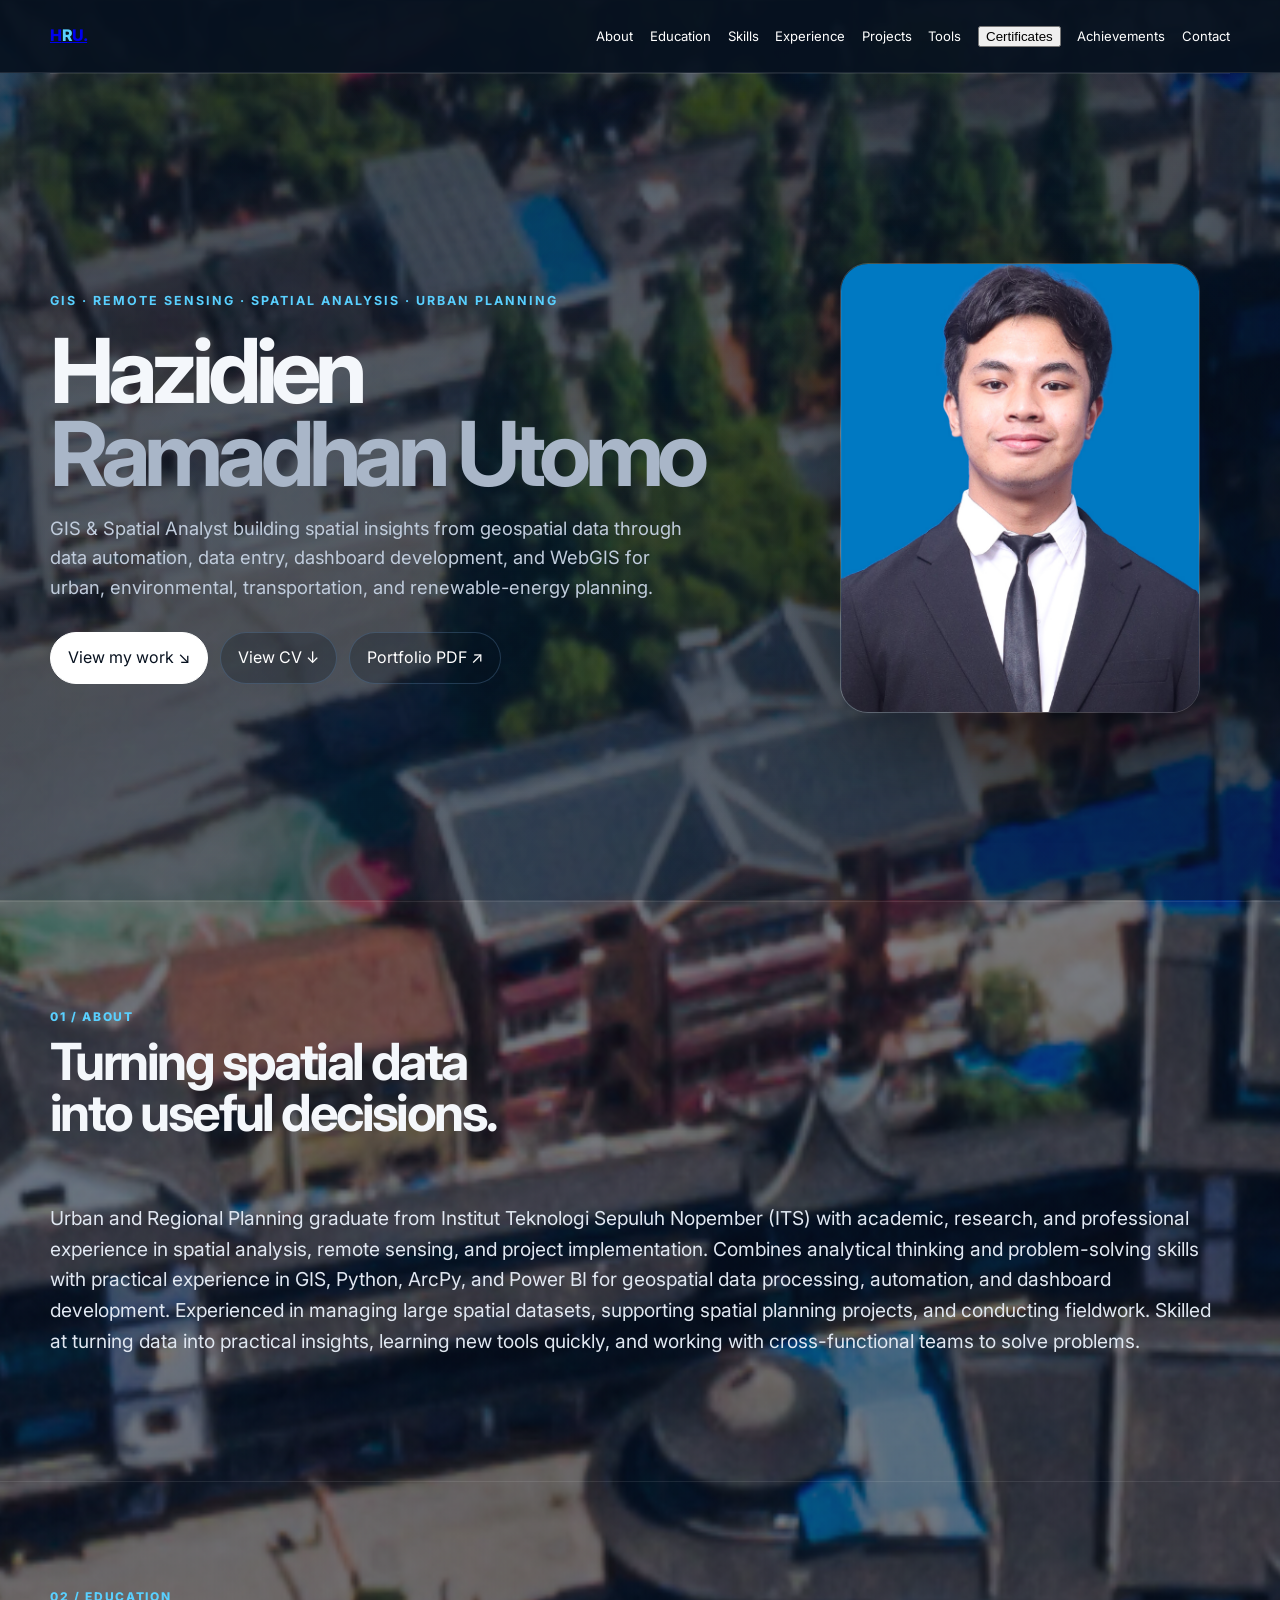
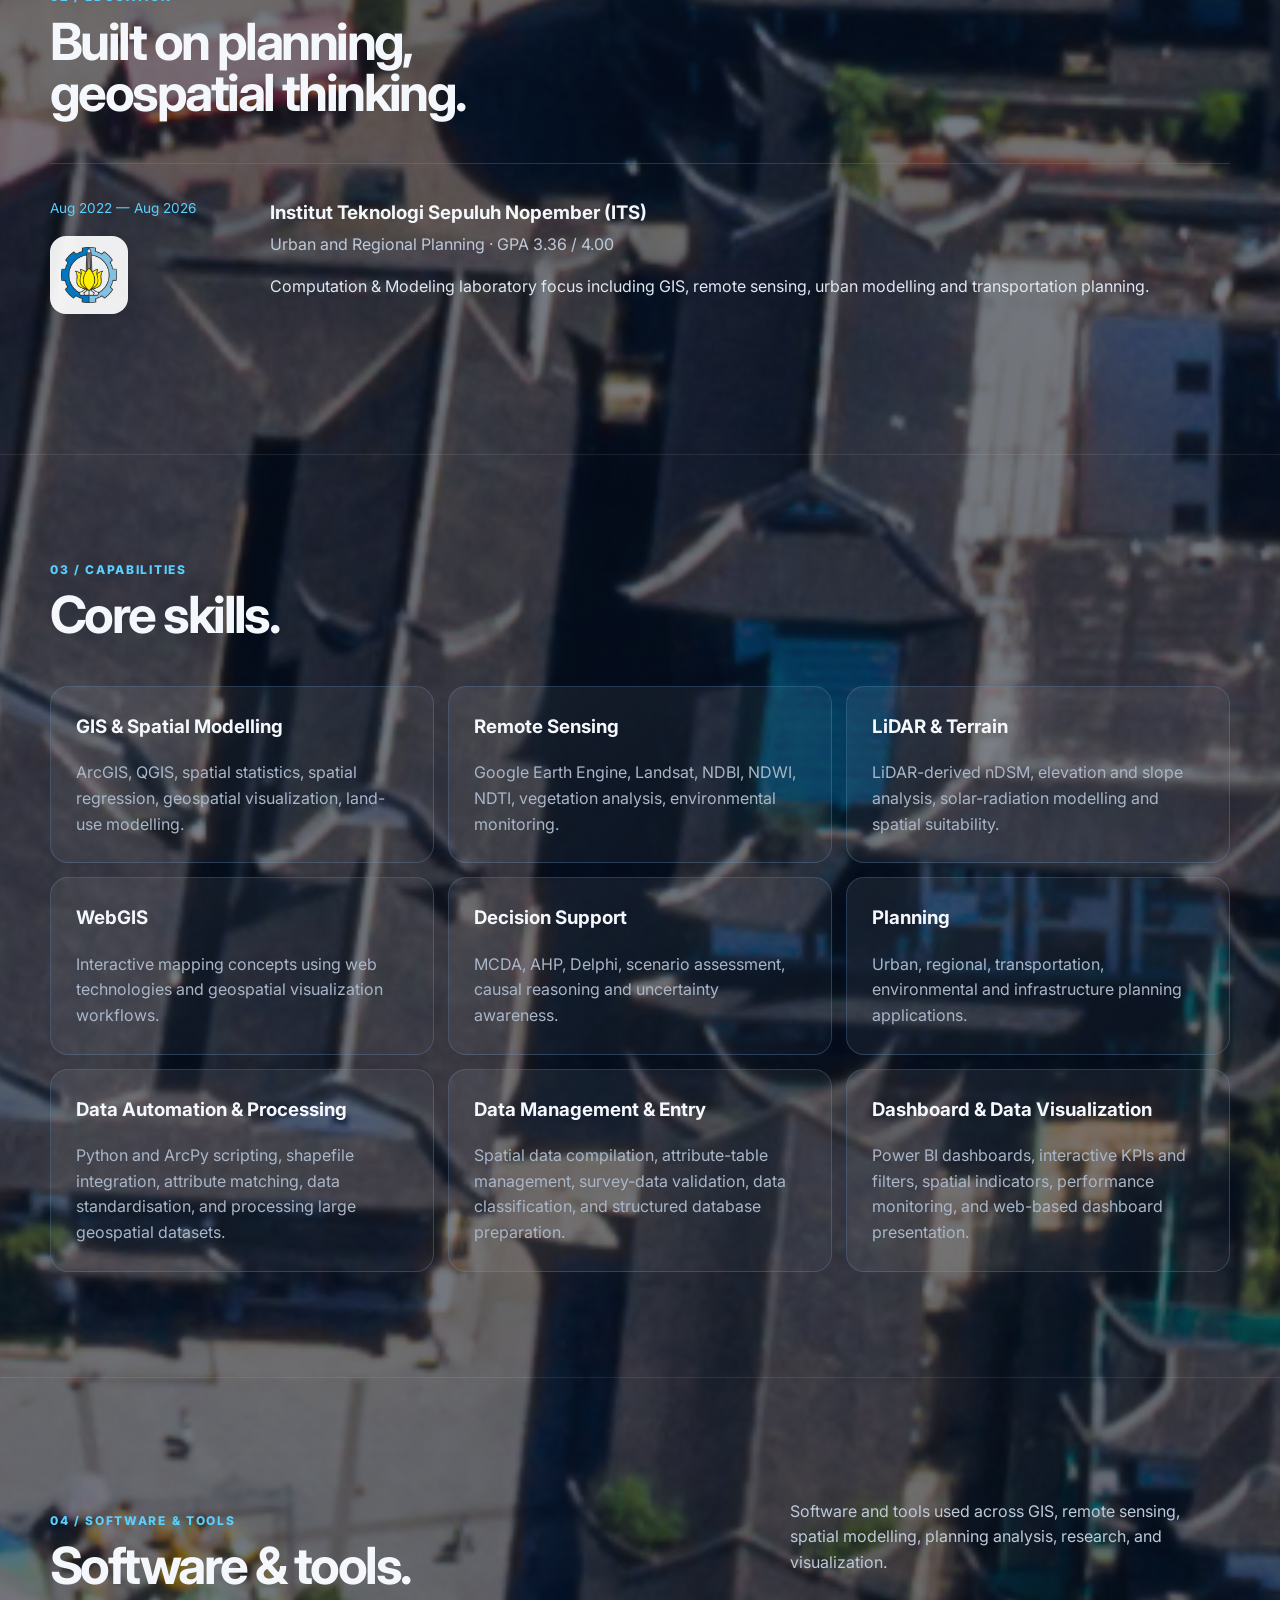
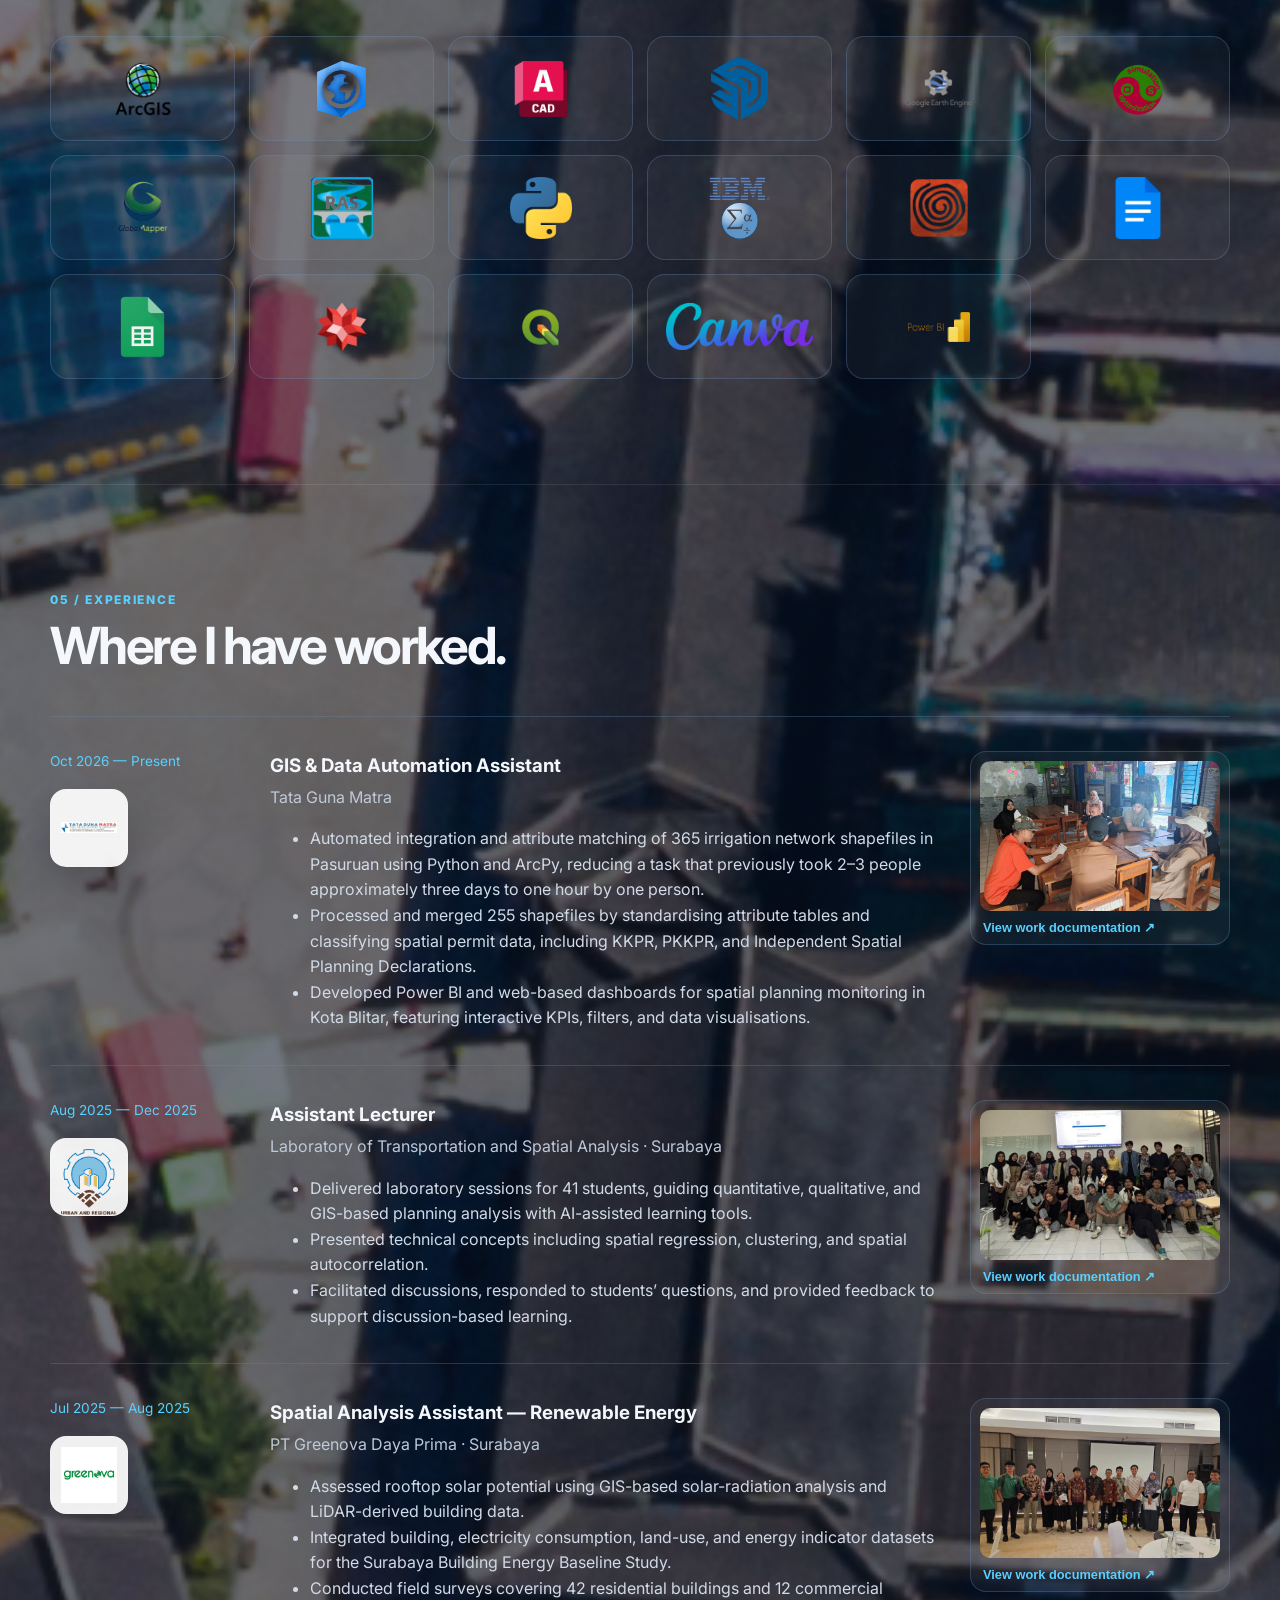
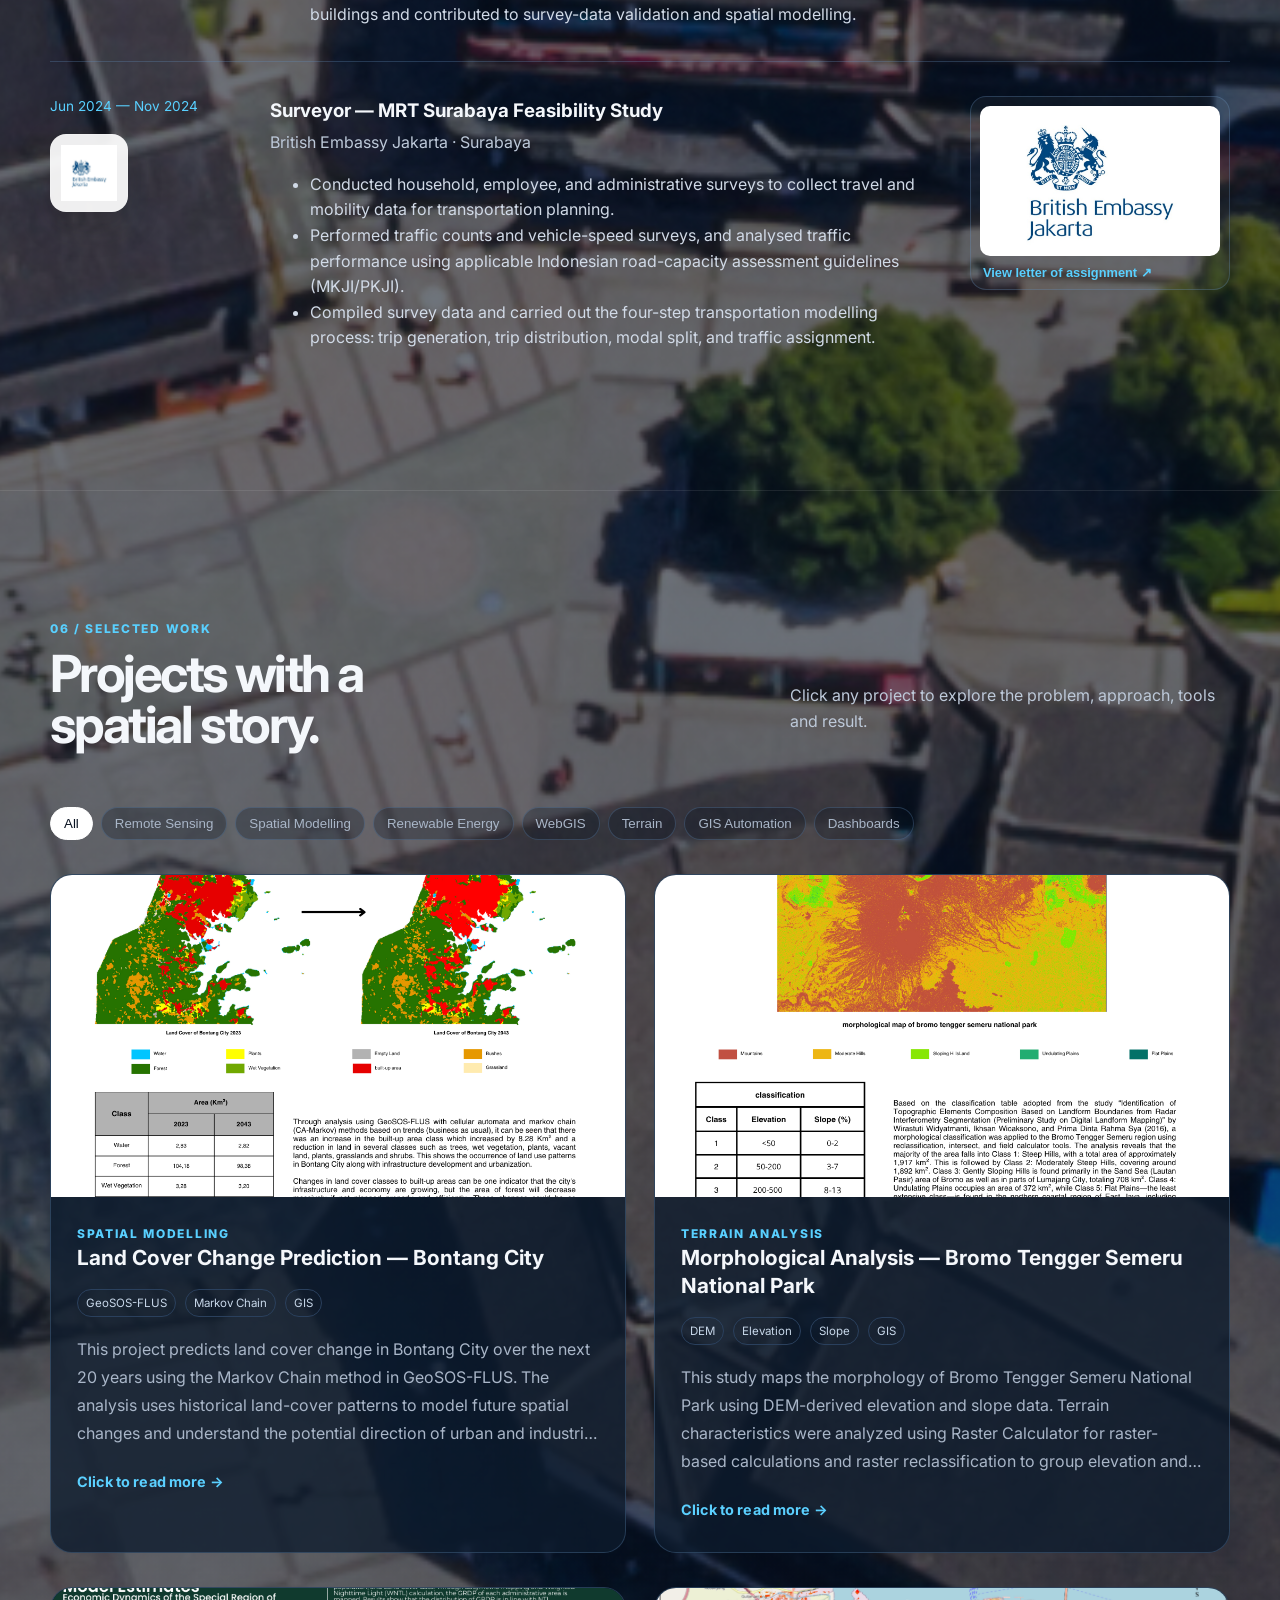
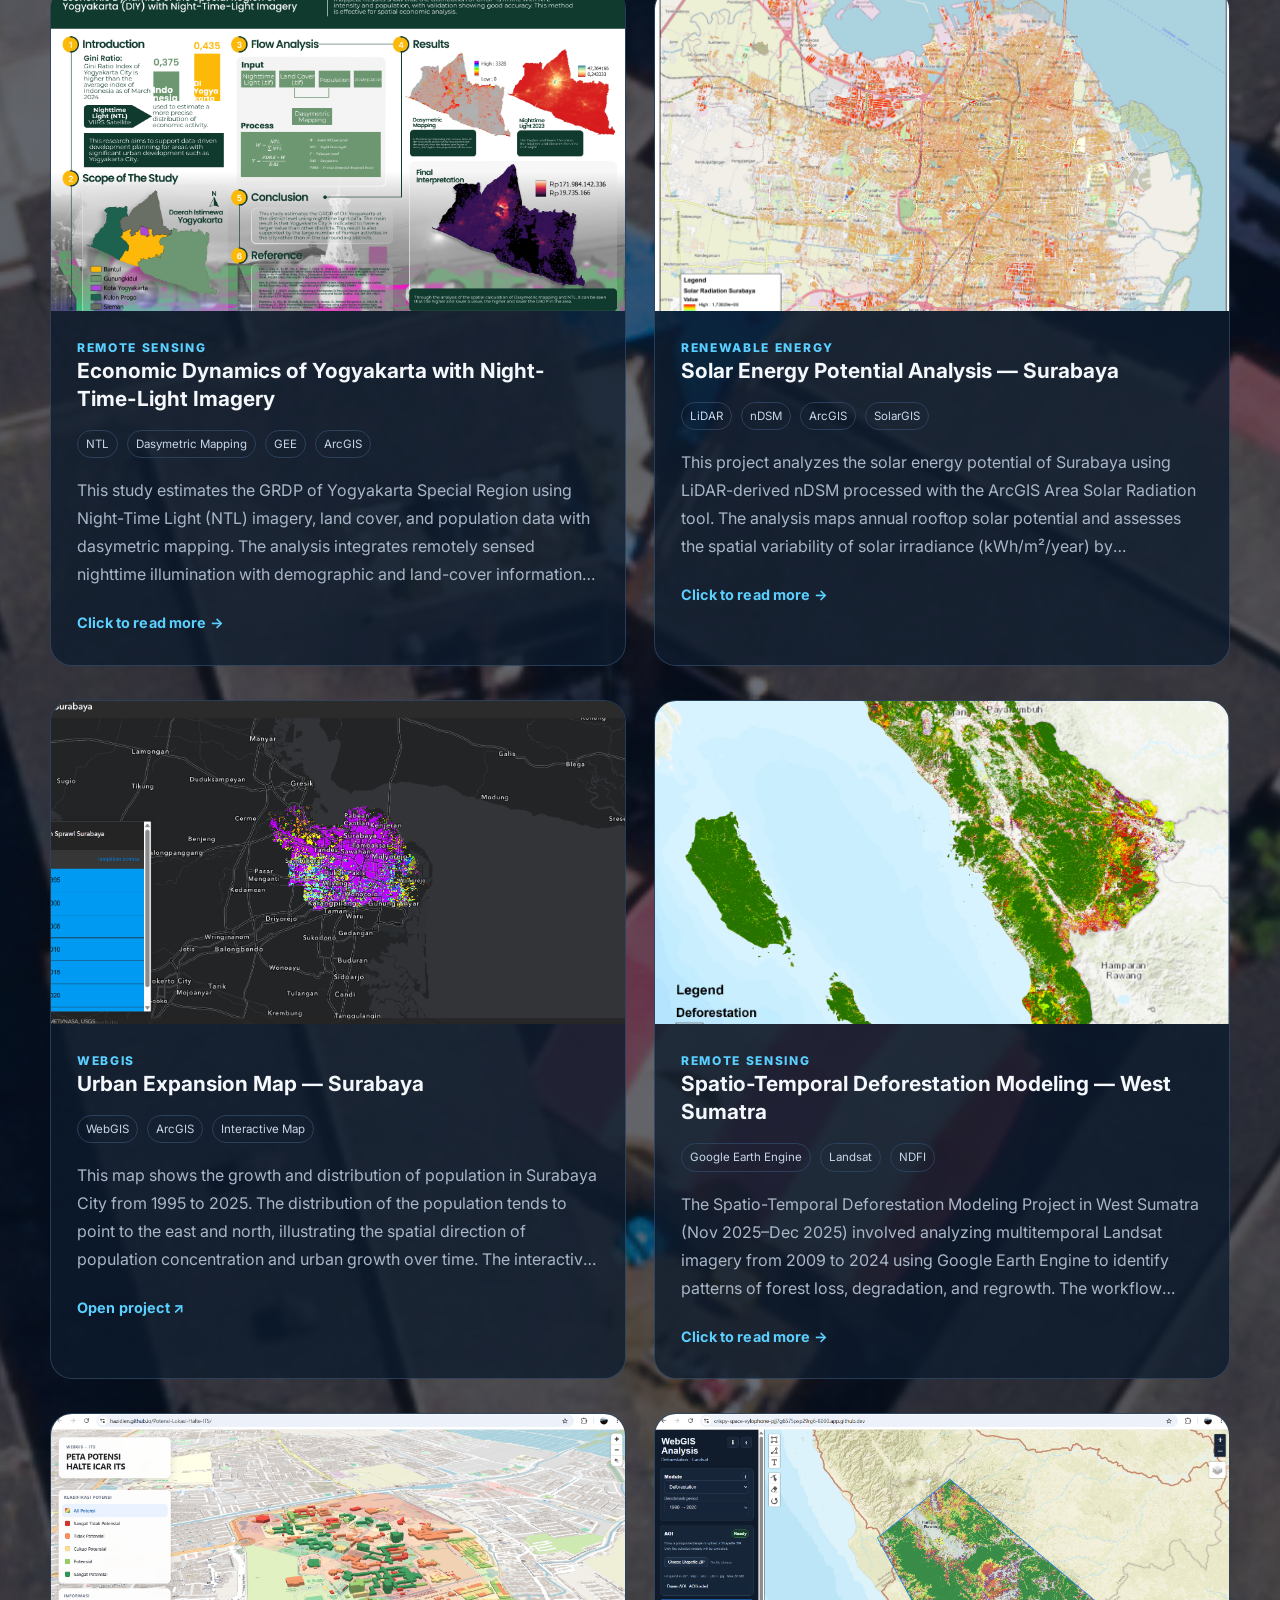
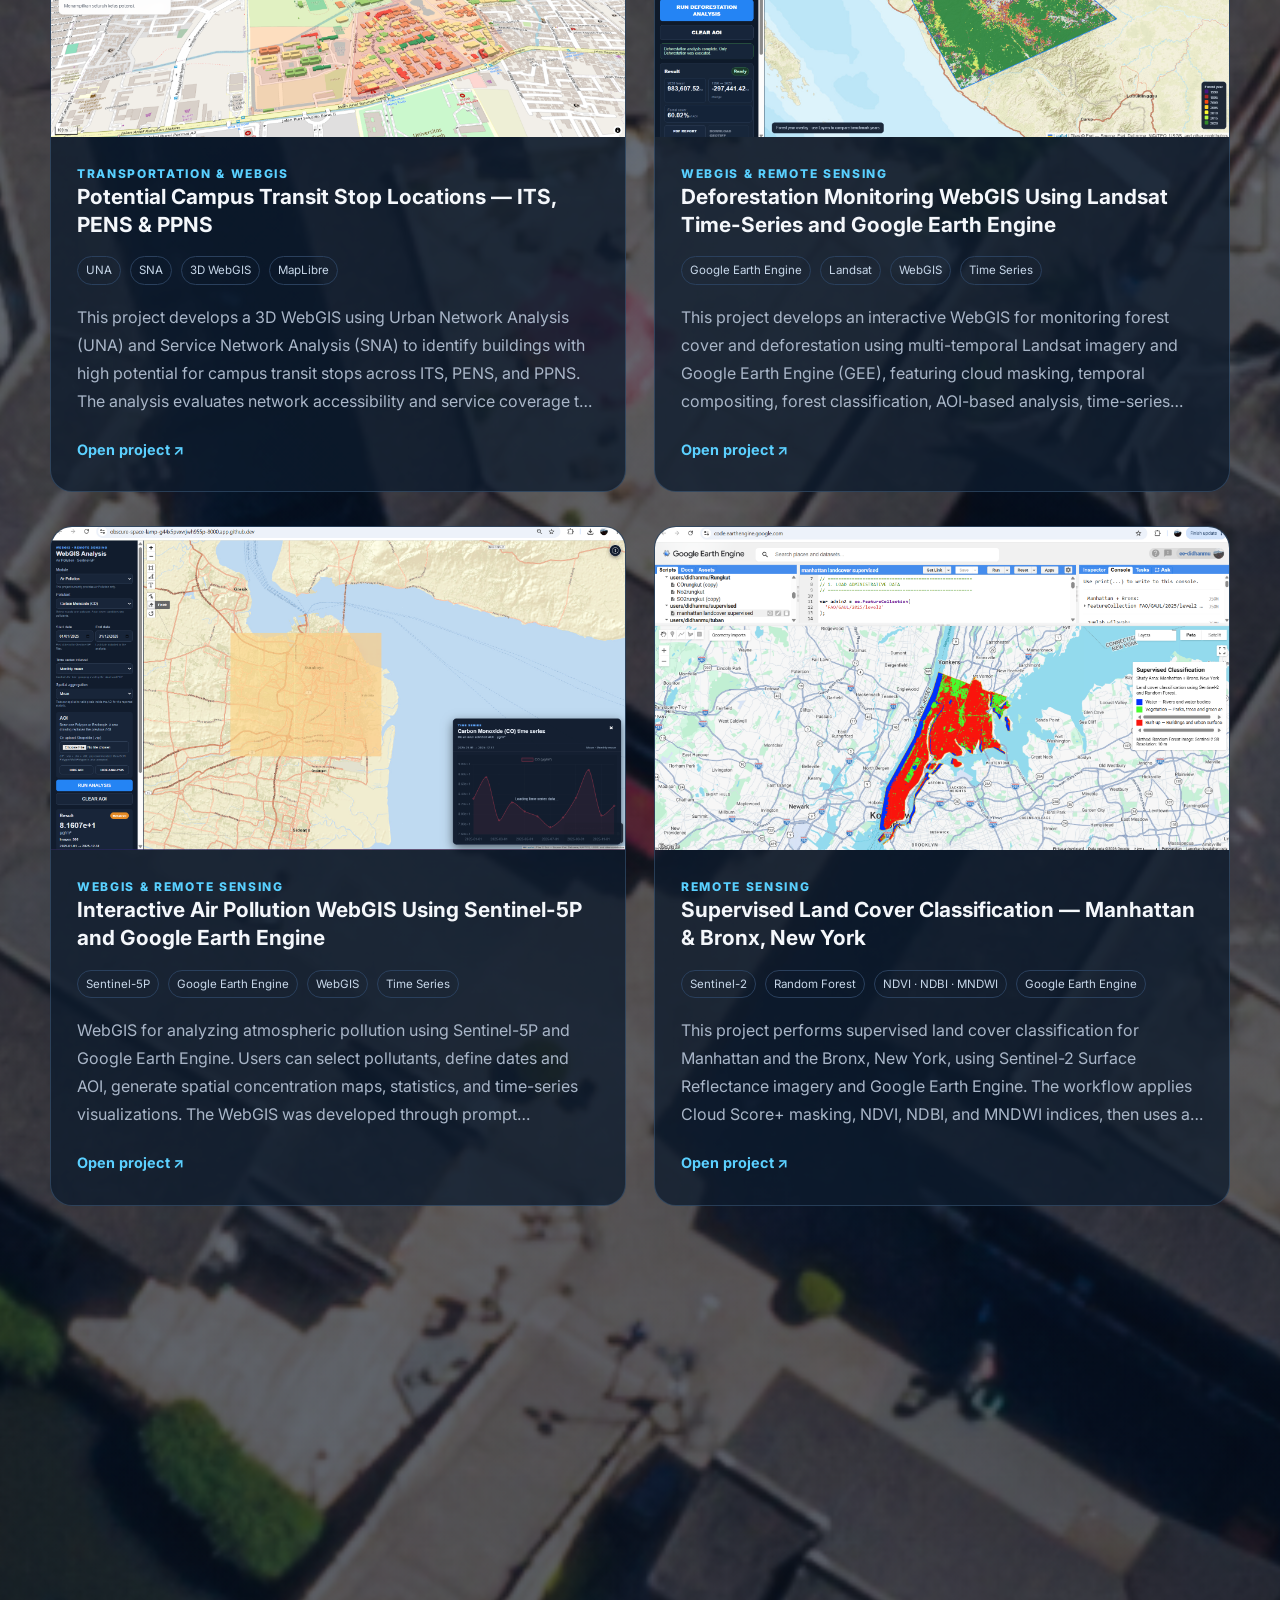
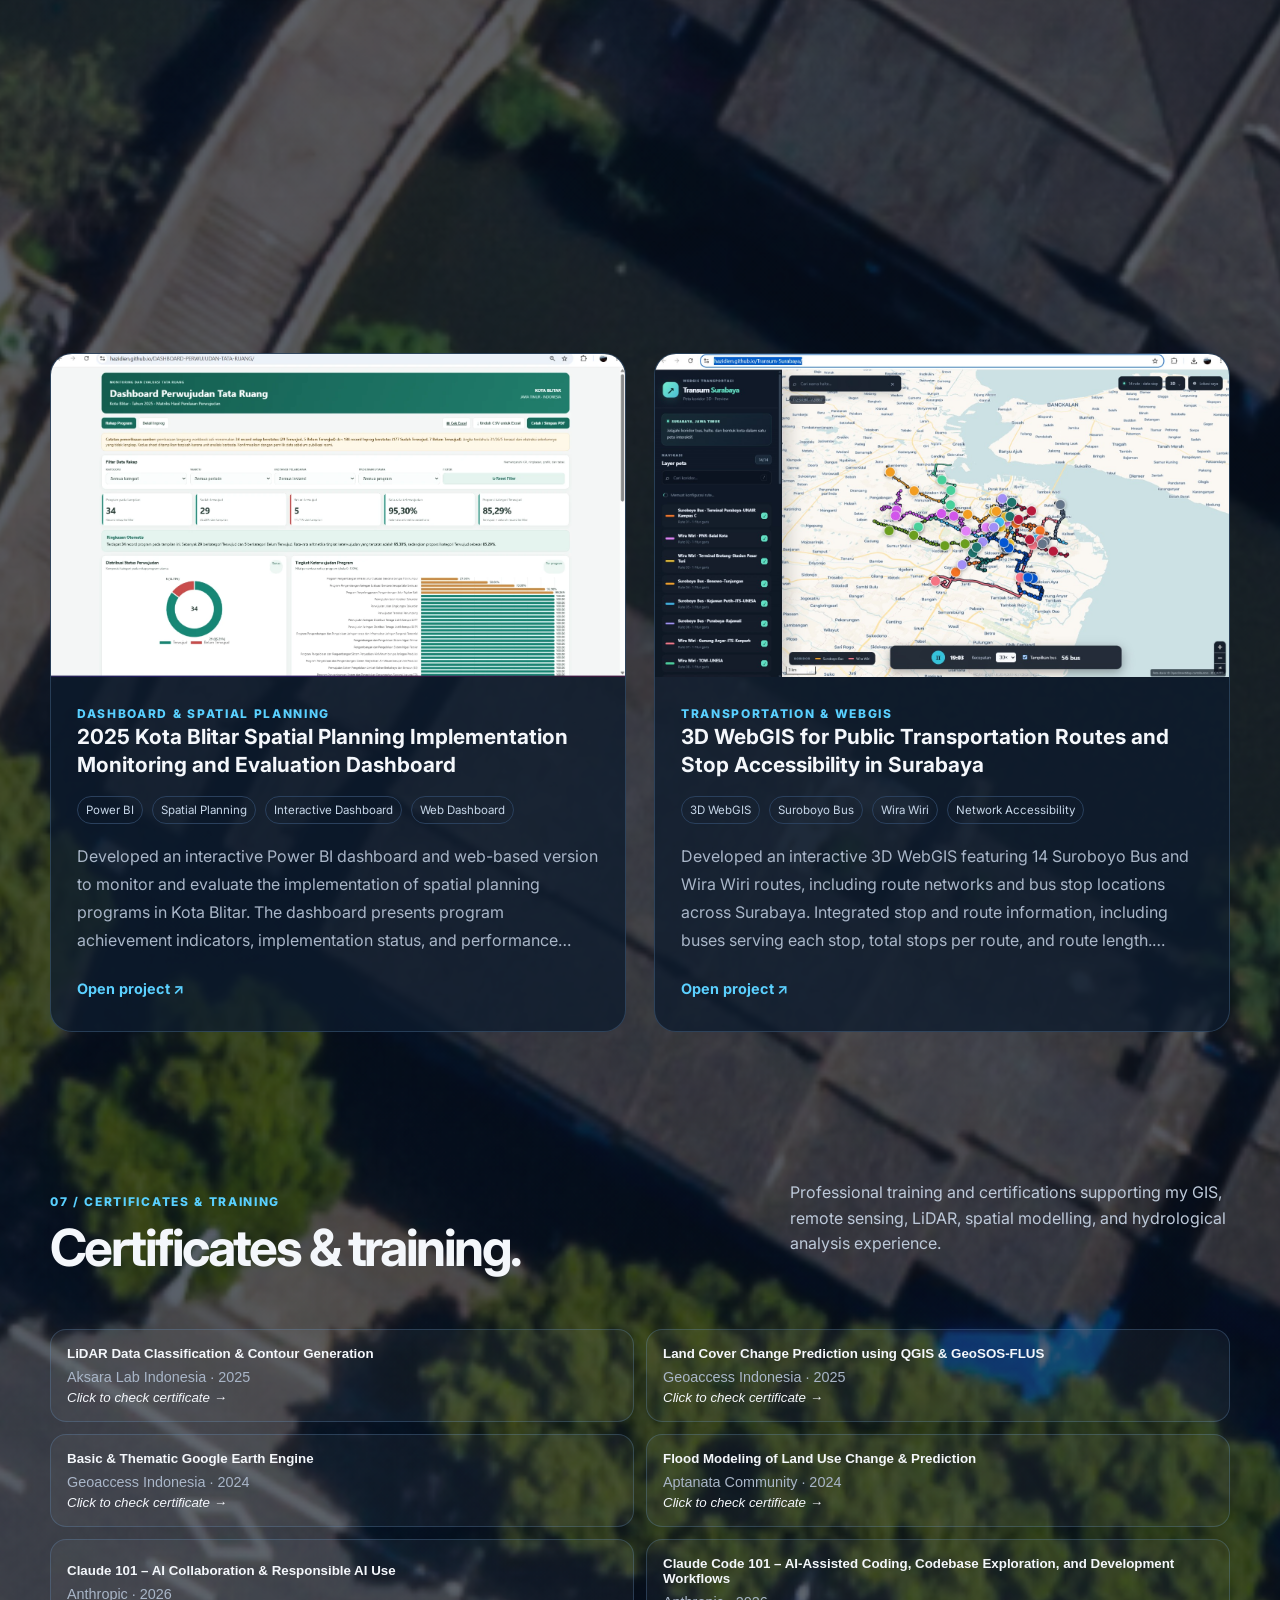
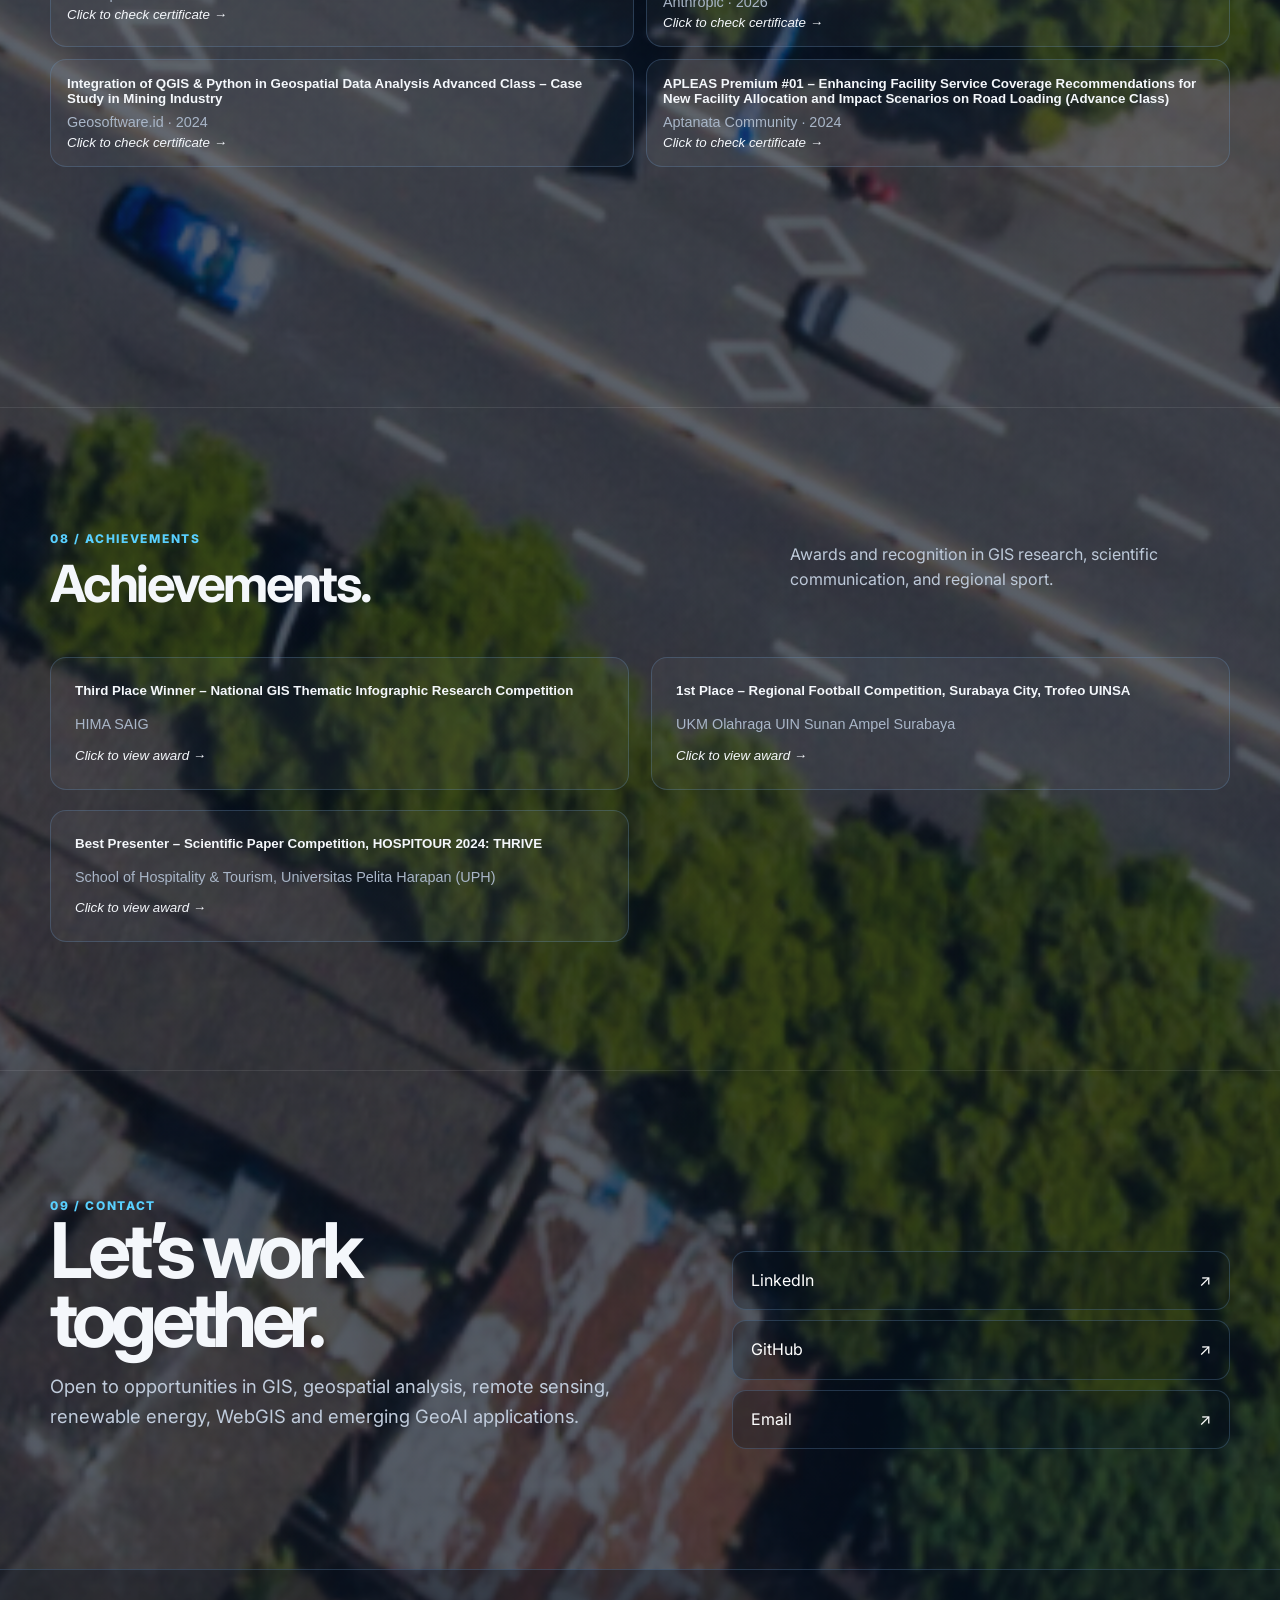
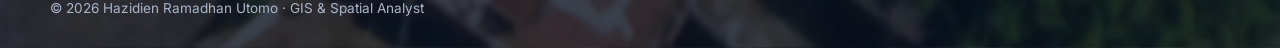
==== commit 65bfe503: "Recreate Certificates navigation control" ====
--- a/index.html
+++ b/index.html
@@ -1,4 +1,4 @@
-<!doctype html><html lang="en"><head><meta charset="UTF-8"><meta name="viewport" content="width=device-width,initial-scale=1"><meta name="description" content="Hazidien Ramadhan Utomo — GIS & Spatial Analyst portfolio focused on remote sensing, LiDAR, spatial modelling, WebGIS and GeoAI."><meta name="theme-color" content="#07111f"><title>Hazidien Ramadhan Utomo | GIS & Spatial Analyst</title><link rel="preconnect" href="https://fonts.googleapis.com"><link rel="preconnect" href="https://fonts.gstatic.com" crossorigin><link href="https://fonts.googleapis.com/css2?family=Inter:wght@400;500;600;700;800&display=swap" rel="stylesheet"><link rel="stylesheet" href="style.css"></head><body><header class="nav"><div class="container nav-inner"><a class="brand" href="#home">H<span>R</span>U.</a><nav id="navLinks" class="nav-links" aria-label="Primary"><a href="#about">About</a><a href="#education">Education</a><a href="#skills">Skills</a><a href="#experience">Experience</a><a href="#projects">Projects</a><a href="#tools">Tools</a><a href="#certificates">Certificates</a><a href="#achievements">Achievements</a><a href="#contact">Contact</a></nav><button id="menu" class="menu" aria-label="Open navigation">☰</button></div></header><main><section id="home" class="hero container"><div class="reveal"><div class="eyebrow">GIS · Remote Sensing · Spatial Analysis · Urban Planning</div><h1>Hazidien<br><span>Ramadhan Utomo</span></h1><p class="lead">GIS & Spatial Analyst building spatial insights from geospatial data through data automation, data entry, dashboard development, and WebGIS for urban, environmental, transportation, and renewable-energy planning.</p><div class="actions"><a class="btn primary" href="#projects">View my work ↘</a><a class="btn" href="assets/CV%20Hazidien%20Ramadhan%20Utomo_.docx%20(3).pdf" target="_blank" rel="noopener">View CV ↓</a><a class="btn" href="assets/PF_Hazidien%20Ramadhan%20Utomo%20(4)_compressed.pdf" target="_blank" rel="noopener">Portfolio PDF ↗</a></div></div><div class="portrait-wrap reveal"><img class="portrait" src="assets/profile.jpg" alt="Professional portrait of Hazidien Ramadhan Utomo"></div></section><section id="about"><div class="container"><div class="section-head"><div><div class="section-kicker">01 / About</div><h2 class="section-title">Turning spatial data<br>into useful decisions.</h2></div></div><div class="about-grid"><p class="about-copy">Urban and Regional Planning graduate from Institut Teknologi Sepuluh Nopember (ITS) with academic, research, and professional experience in spatial analysis, remote sensing, and project implementation. Combines analytical thinking and problem-solving skills with practical experience in GIS, Python, ArcPy, and Power BI for geospatial data processing, automation, and dashboard development. Experienced in managing large spatial datasets, supporting spatial planning projects, and conducting fieldwork. Skilled at turning data into practical insights, learning new tools quickly, and working with cross-functional teams to solve problems.</p></div></div></section><section id="education"><div class="container"><div class="section-head"><div><div class="section-kicker">02 / Education</div><h2 class="section-title">Built on planning,<br>geospatial thinking.</h2></div></div><div class="education-row"><div class="education-side"><time>Aug 2022 — Aug 2026</time><div class="edu-logo"><img src="assets/Lambang-ITS.png" alt="Institut Teknologi Sepuluh Nopember logo"></div></div><div class="education-main"><h3>Institut Teknologi Sepuluh Nopember (ITS)</h3><div class="role">Urban and Regional Planning · GPA 3.36 / 4.00</div><p>Computation & Modeling laboratory focus including GIS, remote sensing, urban modelling and transportation planning.</p></div></div></div></section><section id="skills"><div class="container"><div class="section-head"><div><div class="section-kicker">03 / Capabilities</div><h2 class="section-title">Core skills.</h2></div></div><div class="skills"><div class="skill"><h3>GIS & Spatial Modelling</h3><p>ArcGIS, QGIS, spatial statistics, spatial regression, geospatial visualization, land-use modelling.</p></div><div class="skill"><h3>Remote Sensing</h3><p>Google Earth Engine, Landsat, NDBI, NDWI, NDTI, vegetation analysis, environmental monitoring.</p></div><div class="skill"><h3>LiDAR & Terrain</h3><p>LiDAR-derived nDSM, elevation and slope analysis, solar-radiation modelling and spatial suitability.</p></div><div class="skill"><h3>WebGIS</h3><p>Interactive mapping concepts using web technologies and geospatial visualization workflows.</p></div><div class="skill"><h3>Decision Support</h3><p>MCDA, AHP, Delphi, scenario assessment, causal reasoning and uncertainty awareness.</p></div><div class="skill"><h3>Planning</h3><p>Urban, regional, transportation, environmental and infrastructure planning applications.</p></div><div class="skill"><h3>Data Automation & Processing</h3><p>Python and ArcPy scripting, shapefile integration, attribute matching, data standardisation, and processing large geospatial datasets.</p></div>
+<!doctype html><html lang="en"><head><meta charset="UTF-8"><meta name="viewport" content="width=device-width,initial-scale=1"><meta name="description" content="Hazidien Ramadhan Utomo — GIS & Spatial Analyst portfolio focused on remote sensing, LiDAR, spatial modelling, WebGIS and GeoAI."><meta name="theme-color" content="#07111f"><title>Hazidien Ramadhan Utomo | GIS & Spatial Analyst</title><link rel="preconnect" href="https://fonts.googleapis.com"><link rel="preconnect" href="https://fonts.gstatic.com" crossorigin><link href="https://fonts.googleapis.com/css2?family=Inter:wght@400;500;600;700;800&display=swap" rel="stylesheet"><link rel="stylesheet" href="style.css"></head><body><header class="nav"><div class="container nav-inner"><a class="brand" href="#home">H<span>R</span>U.</a><nav id="navLinks" class="nav-links" aria-label="Primary"><a href="#about">About</a><a href="#education">Education</a><a href="#skills">Skills</a><a href="#experience">Experience</a><a href="#projects">Projects</a><a href="#tools">Tools</a><button id="certificatesNav" class="nav-section-button" type="button">Certificates</button><a href="#achievements">Achievements</a><a href="#contact">Contact</a></nav><button id="menu" class="menu" aria-label="Open navigation">☰</button></div></header><main><section id="home" class="hero container"><div class="reveal"><div class="eyebrow">GIS · Remote Sensing · Spatial Analysis · Urban Planning</div><h1>Hazidien<br><span>Ramadhan Utomo</span></h1><p class="lead">GIS & Spatial Analyst building spatial insights from geospatial data through data automation, data entry, dashboard development, and WebGIS for urban, environmental, transportation, and renewable-energy planning.</p><div class="actions"><a class="btn primary" href="#projects">View my work ↘</a><a class="btn" href="assets/CV%20Hazidien%20Ramadhan%20Utomo_.docx%20(3).pdf" target="_blank" rel="noopener">View CV ↓</a><a class="btn" href="assets/PF_Hazidien%20Ramadhan%20Utomo%20(4)_compressed.pdf" target="_blank" rel="noopener">Portfolio PDF ↗</a></div></div><div class="portrait-wrap reveal"><img class="portrait" src="assets/profile.jpg" alt="Professional portrait of Hazidien Ramadhan Utomo"></div></section><section id="about"><div class="container"><div class="section-head"><div><div class="section-kicker">01 / About</div><h2 class="section-title">Turning spatial data<br>into useful decisions.</h2></div></div><div class="about-grid"><p class="about-copy">Urban and Regional Planning graduate from Institut Teknologi Sepuluh Nopember (ITS) with academic, research, and professional experience in spatial analysis, remote sensing, and project implementation. Combines analytical thinking and problem-solving skills with practical experience in GIS, Python, ArcPy, and Power BI for geospatial data processing, automation, and dashboard development. Experienced in managing large spatial datasets, supporting spatial planning projects, and conducting fieldwork. Skilled at turning data into practical insights, learning new tools quickly, and working with cross-functional teams to solve problems.</p></div></div></section><section id="education"><div class="container"><div class="section-head"><div><div class="section-kicker">02 / Education</div><h2 class="section-title">Built on planning,<br>geospatial thinking.</h2></div></div><div class="education-row"><div class="education-side"><time>Aug 2022 — Aug 2026</time><div class="edu-logo"><img src="assets/Lambang-ITS.png" alt="Institut Teknologi Sepuluh Nopember logo"></div></div><div class="education-main"><h3>Institut Teknologi Sepuluh Nopember (ITS)</h3><div class="role">Urban and Regional Planning · GPA 3.36 / 4.00</div><p>Computation & Modeling laboratory focus including GIS, remote sensing, urban modelling and transportation planning.</p></div></div></div></section><section id="skills"><div class="container"><div class="section-head"><div><div class="section-kicker">03 / Capabilities</div><h2 class="section-title">Core skills.</h2></div></div><div class="skills"><div class="skill"><h3>GIS & Spatial Modelling</h3><p>ArcGIS, QGIS, spatial statistics, spatial regression, geospatial visualization, land-use modelling.</p></div><div class="skill"><h3>Remote Sensing</h3><p>Google Earth Engine, Landsat, NDBI, NDWI, NDTI, vegetation analysis, environmental monitoring.</p></div><div class="skill"><h3>LiDAR & Terrain</h3><p>LiDAR-derived nDSM, elevation and slope analysis, solar-radiation modelling and spatial suitability.</p></div><div class="skill"><h3>WebGIS</h3><p>Interactive mapping concepts using web technologies and geospatial visualization workflows.</p></div><div class="skill"><h3>Decision Support</h3><p>MCDA, AHP, Delphi, scenario assessment, causal reasoning and uncertainty awareness.</p></div><div class="skill"><h3>Planning</h3><p>Urban, regional, transportation, environmental and infrastructure planning applications.</p></div><div class="skill"><h3>Data Automation & Processing</h3><p>Python and ArcPy scripting, shapefile integration, attribute matching, data standardisation, and processing large geospatial datasets.</p></div>
 <div class="skill"><h3>Data Management & Entry</h3><p>Spatial data compilation, attribute-table management, survey-data validation, data classification, and structured database preparation.</p></div>
 <div class="skill"><h3>Dashboard & Data Visualization</h3><p>Power BI dashboards, interactive KPIs and filters, spatial indicators, performance monitoring, and web-based dashboard presentation.</p></div></div></div></section><section id="tools"><div class="container"><div class="section-head"><div><div class="section-kicker">04 / Software & Tools</div><h2 class="section-title">Software & tools.</h2></div><p class="section-note">Software and tools used across GIS, remote sensing, spatial modelling, planning analysis, research, and visualization.</p></div><div class="tools-grid">
 <div class="tool-logo"><img src="assets/tools/ArcGIS_logo.png" alt="ArcGIS Desktop"></div>
@@ -39,4 +39,4 @@
 <button class="cert achievement" type="button" onclick="openAchievement('Best Presenter – Scientific Paper Competition, HOSPITOUR 2024: THRIVE','School of Hospitality & Tourism, Universitas Pelita Harapan (UPH)')"><span class="cert-text"><strong>Best Presenter – Scientific Paper Competition, HOSPITOUR 2024: THRIVE</strong><span>School of Hospitality & Tourism, Universitas Pelita Harapan (UPH)</span><em>Click to view award →</em></span></button>
 </div></div></section>
 <section id="contact"><div class="container contact"><div><div class="section-kicker">09 / Contact</div><h2>Let’s work<br>together.</h2><p class="lead">Open to opportunities in GIS, geospatial analysis, remote sensing, renewable energy, WebGIS and emerging GeoAI applications.</p></div><div class="socials"><a class="social" href="https://www.linkedin.com/in/hazidienramadhanutomo/" target="_blank" rel="noopener"><span>LinkedIn</span><span>↗</span></a><a class="social" href="https://github.com/Hazidien" target="_blank" rel="noopener"><span>GitHub</span><span>↗</span></a><a class="social" href="mailto:hazidienramadhanutomo@gmail.com"><span>Email</span><span>↗</span></a></div></div></section></main><footer class="footer"><div class="container">© 2026 Hazidien Ramadhan Utomo · GIS & Spatial Analyst</div></footer>
-<div id="projectModal" class="modal" role="dialog" aria-modal="true" aria-label="Project details"><div class="modal-card"><button id="closeModal" class="close" aria-label="Close">×</button><div id="modalBody"></div></div></div><div id="evidenceModal" class="modal" role="dialog" aria-modal="true" aria-label="Work documentation"><div class="modal-card evidence-modal-card"><button class="close" aria-label="Close" onclick="closeEvidence()">×</button><div id="evidenceBody"></div></div></div><div id="certificateModal" class="modal" role="dialog" aria-modal="true" aria-label="Certificate preview"><div class="modal-card certificate-modal-card"><button class="close" aria-label="Close" onclick="closeCertificate()">×</button><div id="certificateBody"></div></div></div><script src="script.js?v=20261126-10"></script></body></html>+<div id="projectModal" class="modal" role="dialog" aria-modal="true" aria-label="Project details"><div class="modal-card"><button id="closeModal" class="close" aria-label="Close">×</button><div id="modalBody"></div></div></div><div id="evidenceModal" class="modal" role="dialog" aria-modal="true" aria-label="Work documentation"><div class="modal-card evidence-modal-card"><button class="close" aria-label="Close" onclick="closeEvidence()">×</button><div id="evidenceBody"></div></div></div><div id="certificateModal" class="modal" role="dialog" aria-modal="true" aria-label="Certificate preview"><div class="modal-card certificate-modal-card"><button class="close" aria-label="Close" onclick="closeCertificate()">×</button><div id="certificateBody"></div></div></div><script src="script.js?v=20261126-11"></script></body></html>
--- a/style.css
+++ b/style.css
@@ -84,3 +84,57 @@
 #certificates .section-head{margin-top:112px!important}
 #certificates{scroll-margin-top:100px!important}
 @media(max-width:850px){#certificates .section-head{margin-top:72px!important}#certificates{scroll-margin-top:78px!important}}
+
+
+/* Clear separation between the final project cards and Certificates & Training. */
+#projects .projects{margin-bottom:132px!important}
+#certificates{scroll-margin-top:100px!important}
+#achievements{scroll-margin-top:100px!important}
+@media(max-width:850px){#projects .projects{margin-bottom:76px!important}#certificates,#achievements{scroll-margin-top:78px!important}}
+
+
+/* Reliable sticky-header offsets and visible section navigation links. */
+section[id] { scroll-margin-top: 88px; }
+#certificates .section-head { margin-top: 0 !important; }
+.nav-links { gap: clamp(8px, 1.3vw, 18px); font-size: .82rem; }
+@media (min-width: 851px) and (max-width: 1100px) {
+  .nav-inner { gap: 14px; }
+  .nav-links { gap: 9px; font-size: .75rem; white-space: nowrap; }
+}
+@media (max-width: 850px) {
+  section[id] { scroll-margin-top: 76px; }
+}
+
+
+/* Performance and native section navigation: keep the existing design intact. */
+html {
+  scroll-behavior: smooth;
+  scroll-padding-top: 88px;
+}
+#certificates {
+  scroll-margin-top: 88px !important;
+}
+@media (max-width: 850px) {
+  html { scroll-padding-top: 76px; }
+  #certificates { scroll-margin-top: 76px !important; }
+}
+/* Fixed, full-screen backgrounds and multiple backdrop filters can stutter during scroll. */
+body {
+  background-attachment: scroll, scroll, scroll !important;
+}
+.nav {
+  -webkit-backdrop-filter: none;
+  backdrop-filter: none;
+  background: rgba(7,17,31,.94);
+}
+.skill, .project, .cert, .fact {
+  -webkit-backdrop-filter: none;
+  backdrop-filter: none;
+}
+/* Avoid costly hover movement while preserving the same card appearance. */
+.project, .cert, .skill, .tool-logo, .evidence-card {
+  transition: border-color .18s ease, background-color .18s ease;
+}
+.project:hover, .cert:hover, .skill:hover, .tool-logo:hover, .evidence-card:hover {
+  transform: none;
+}
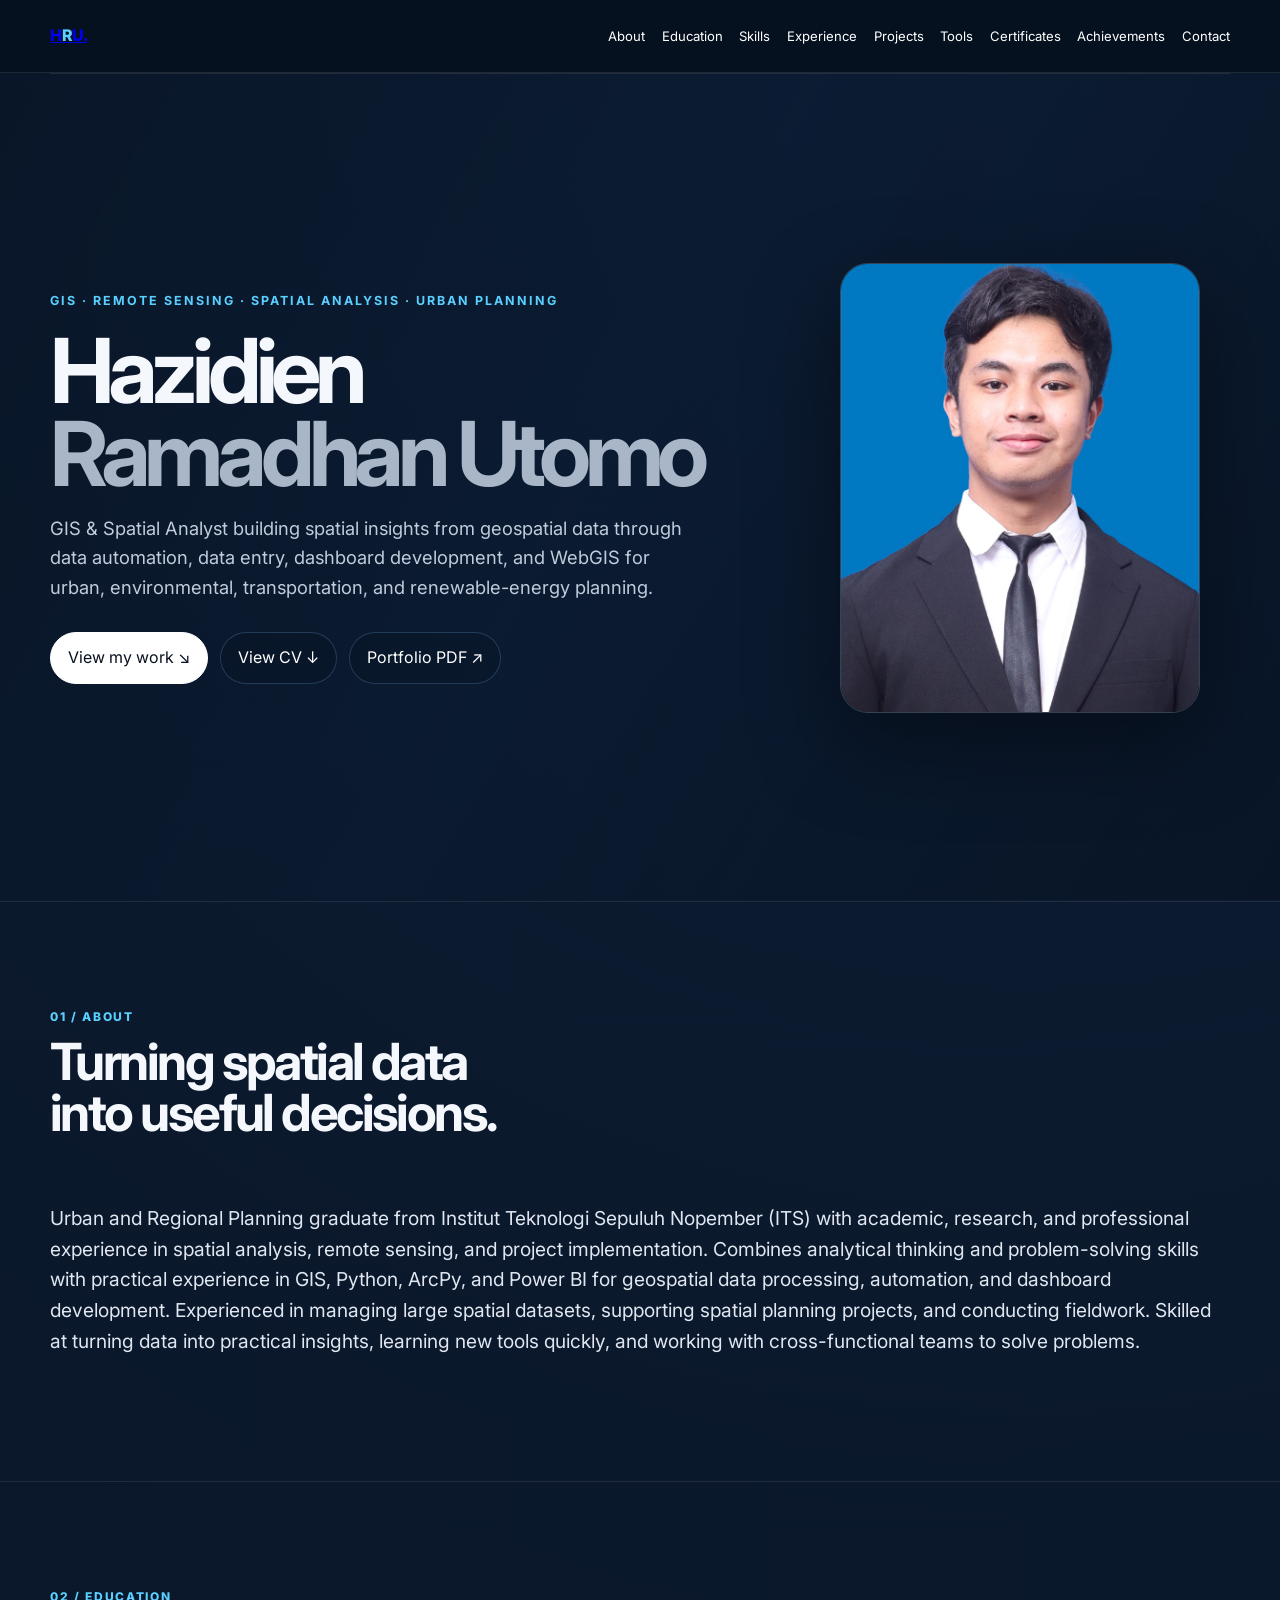
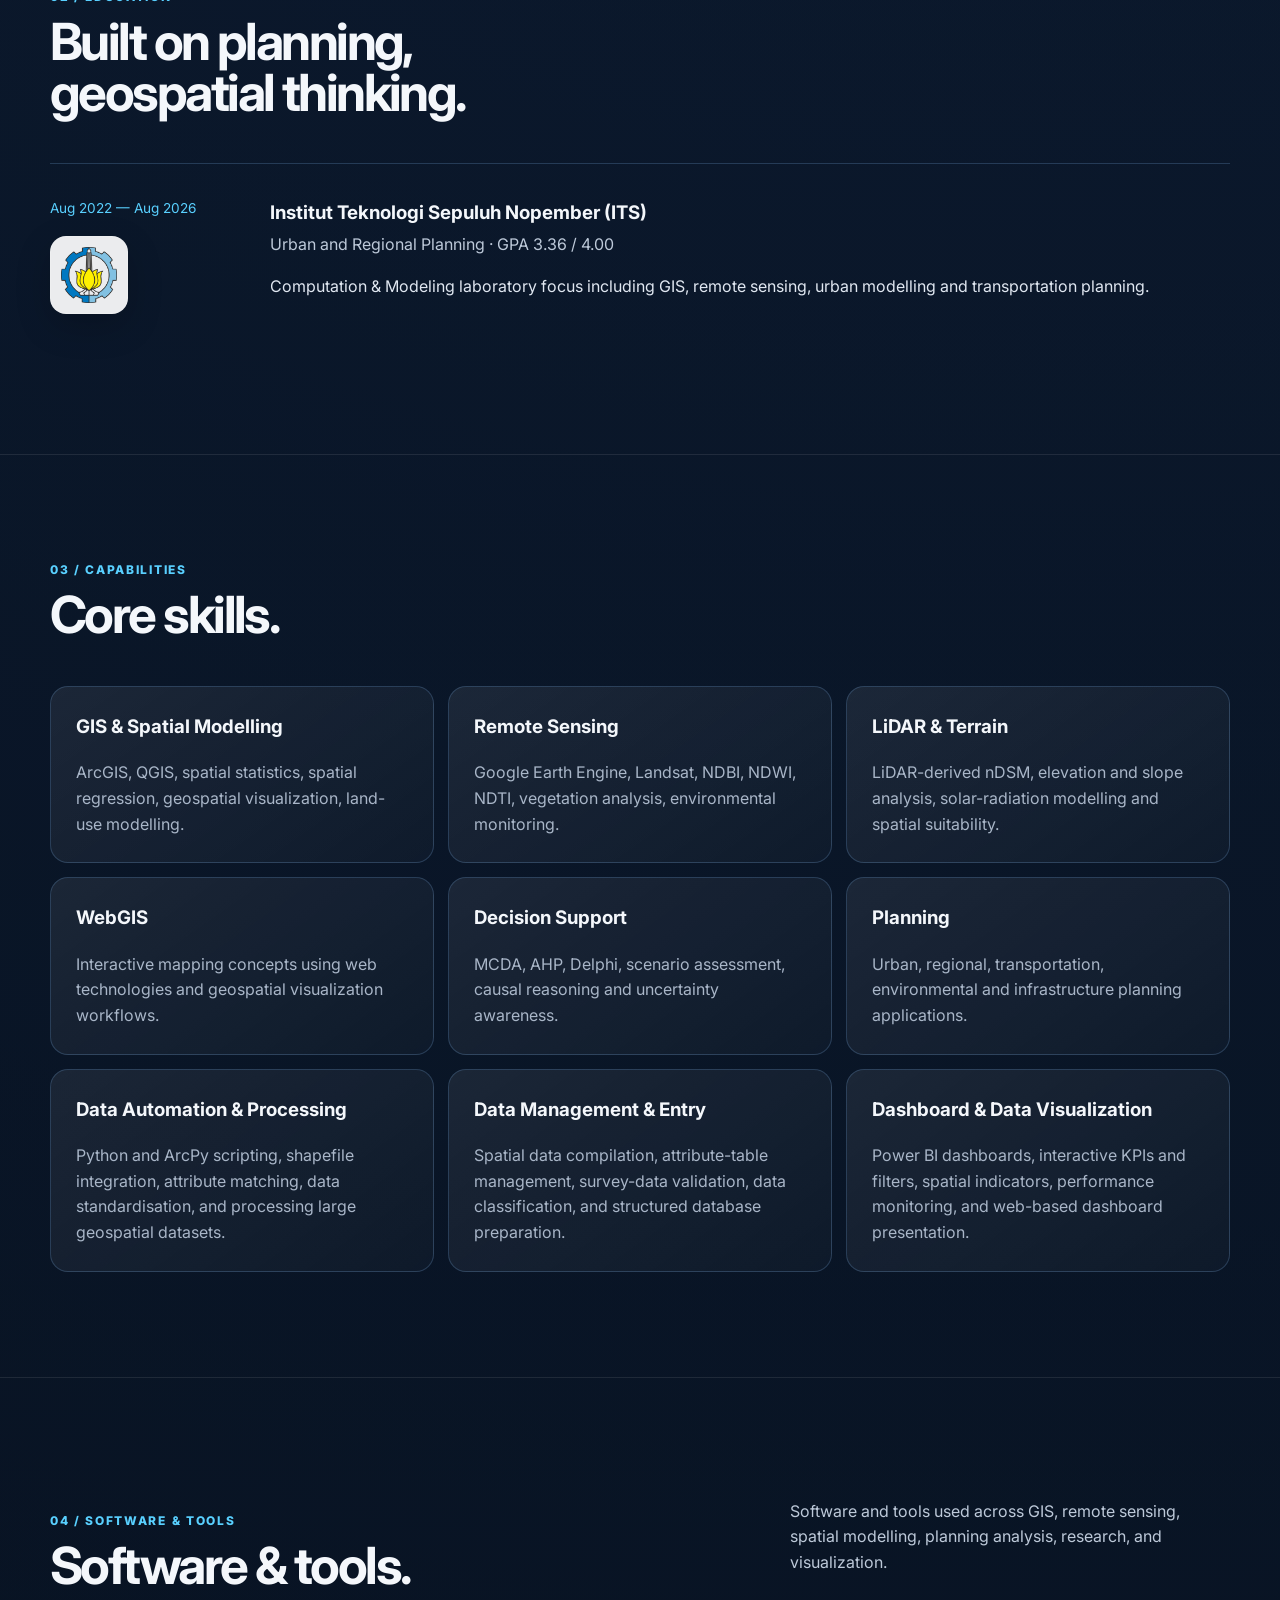
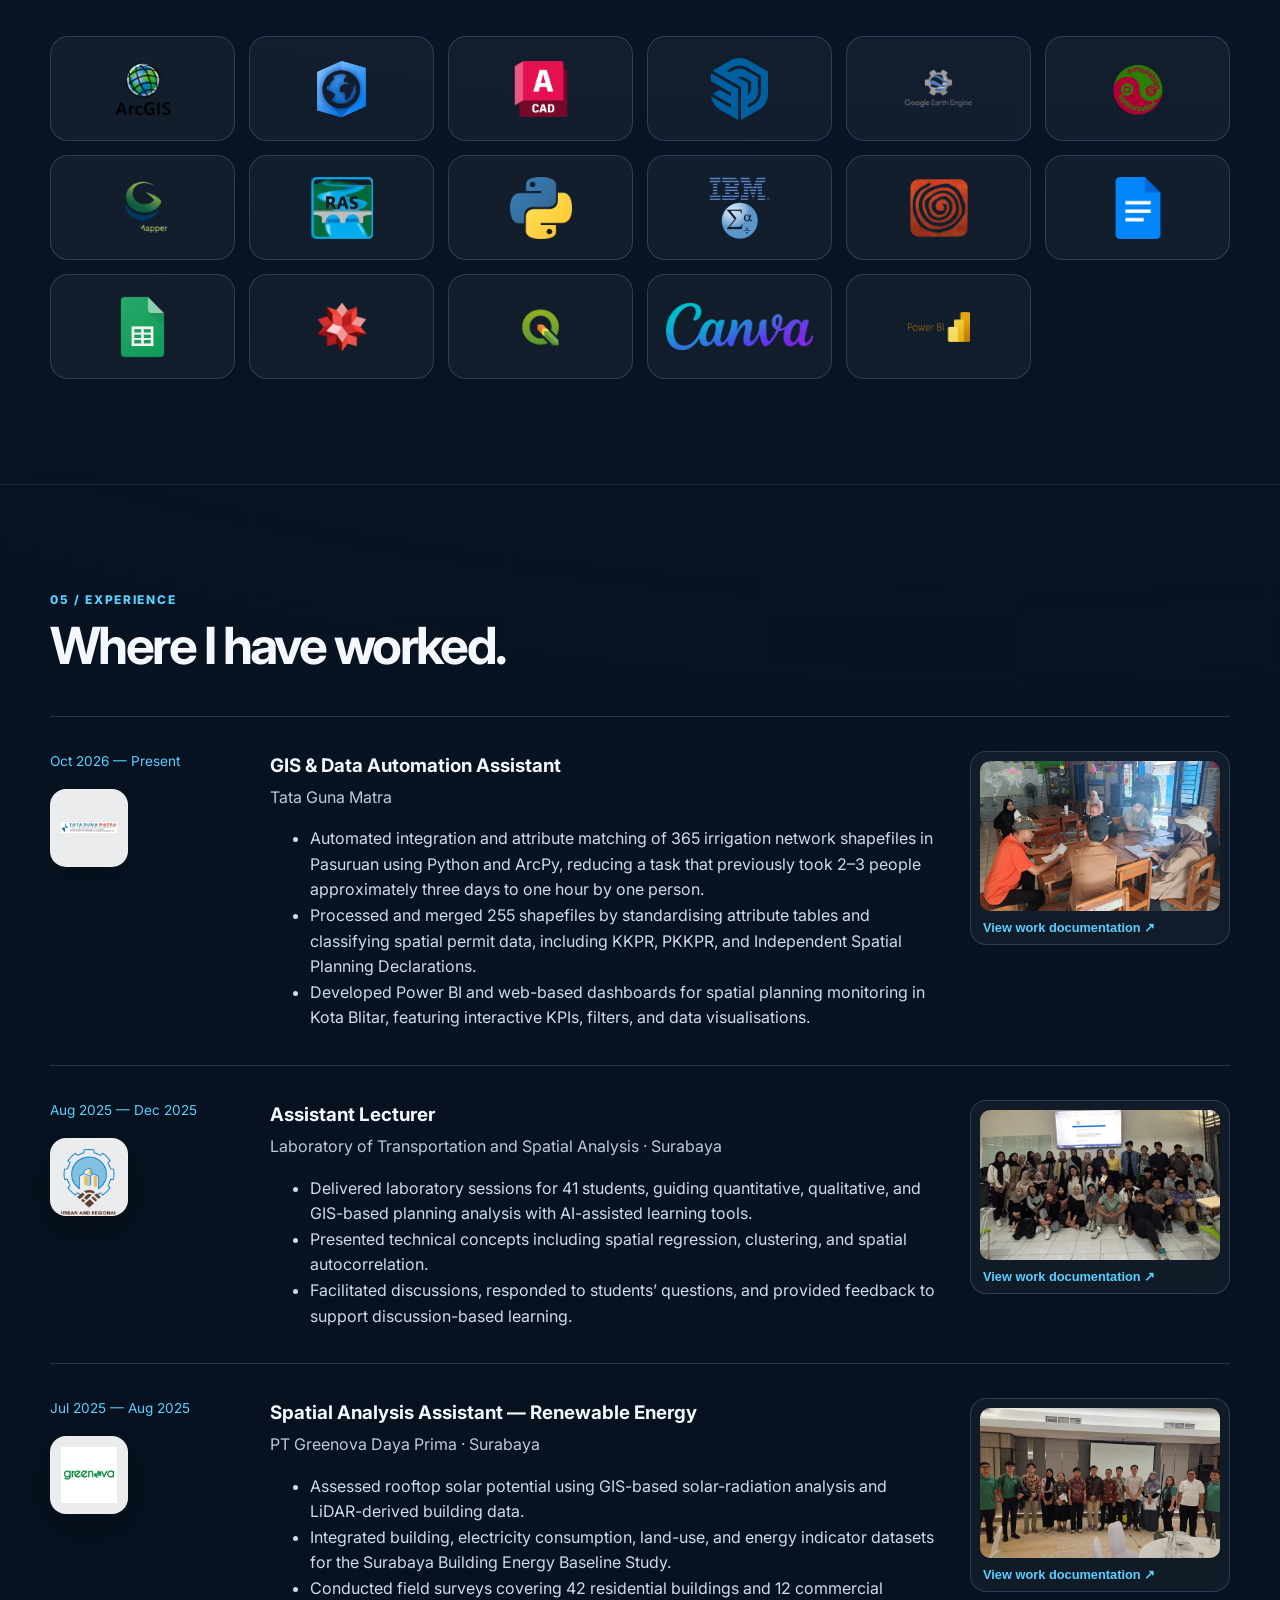
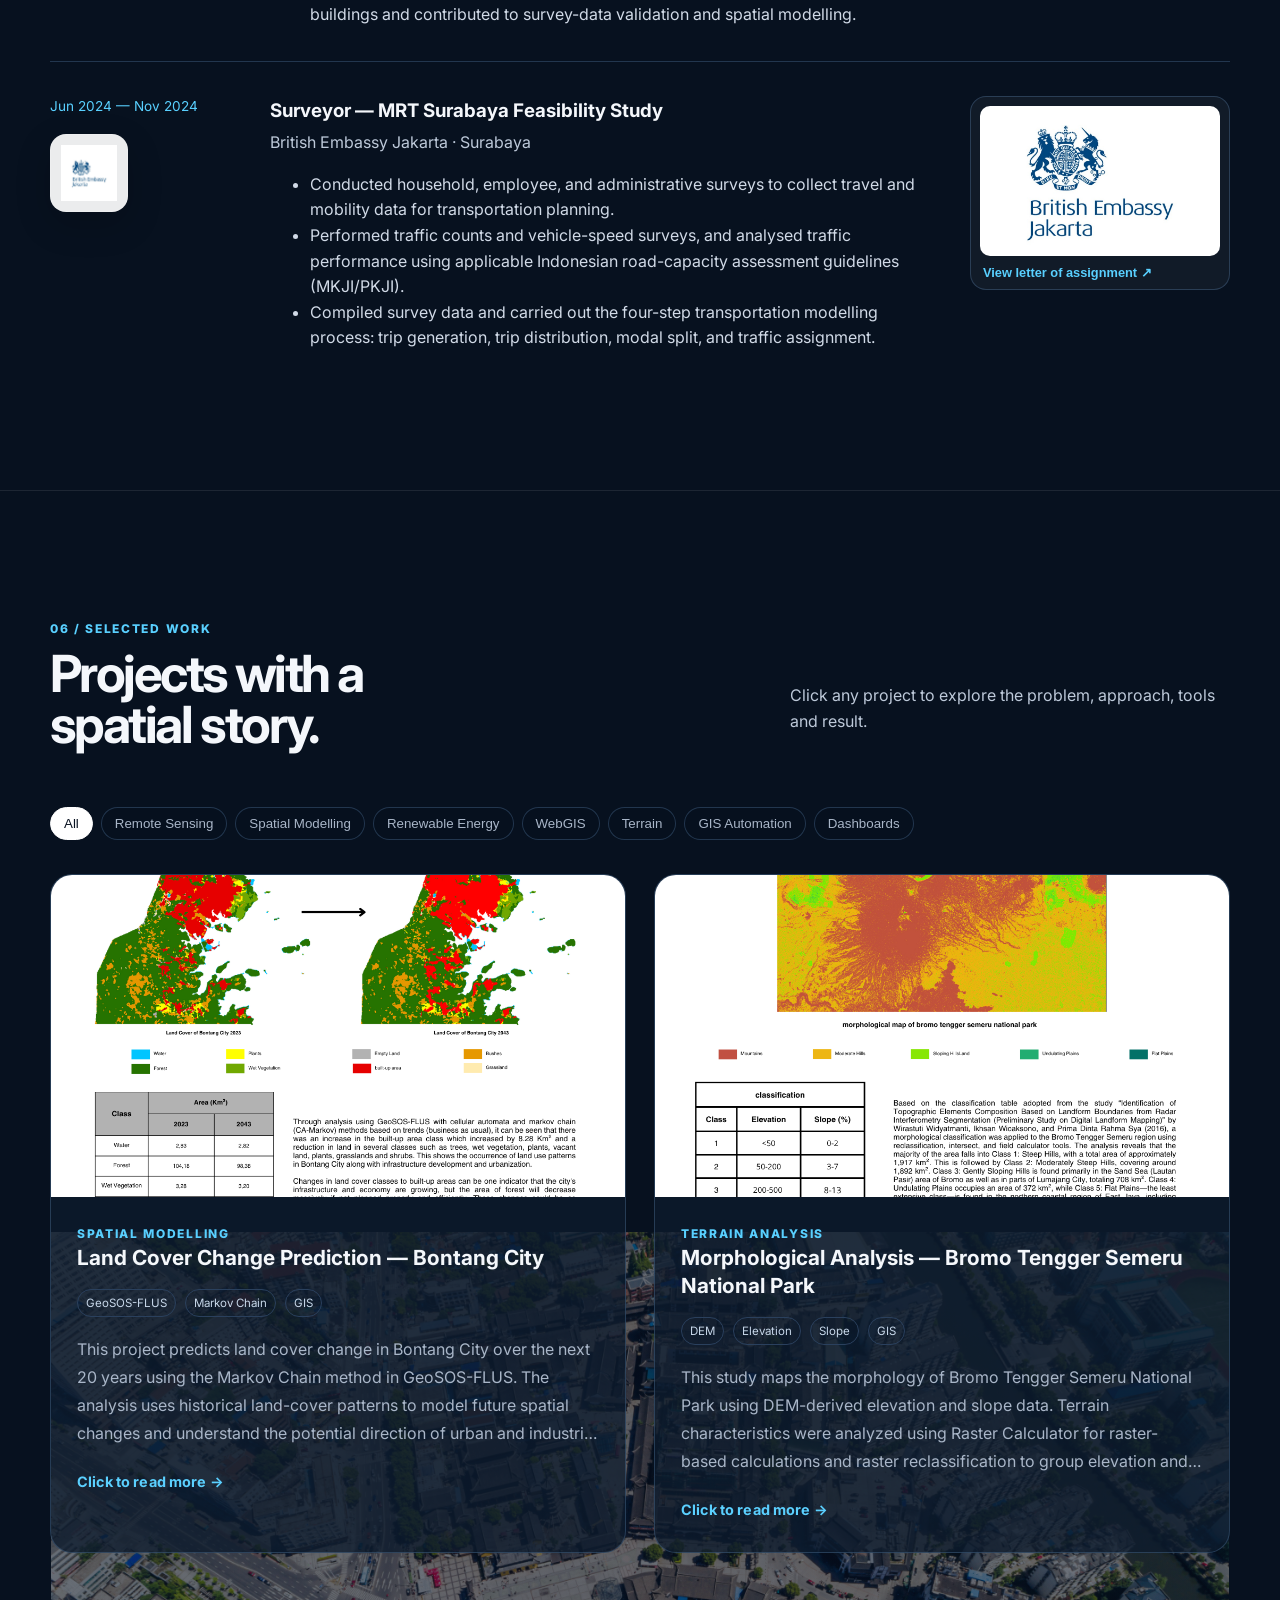
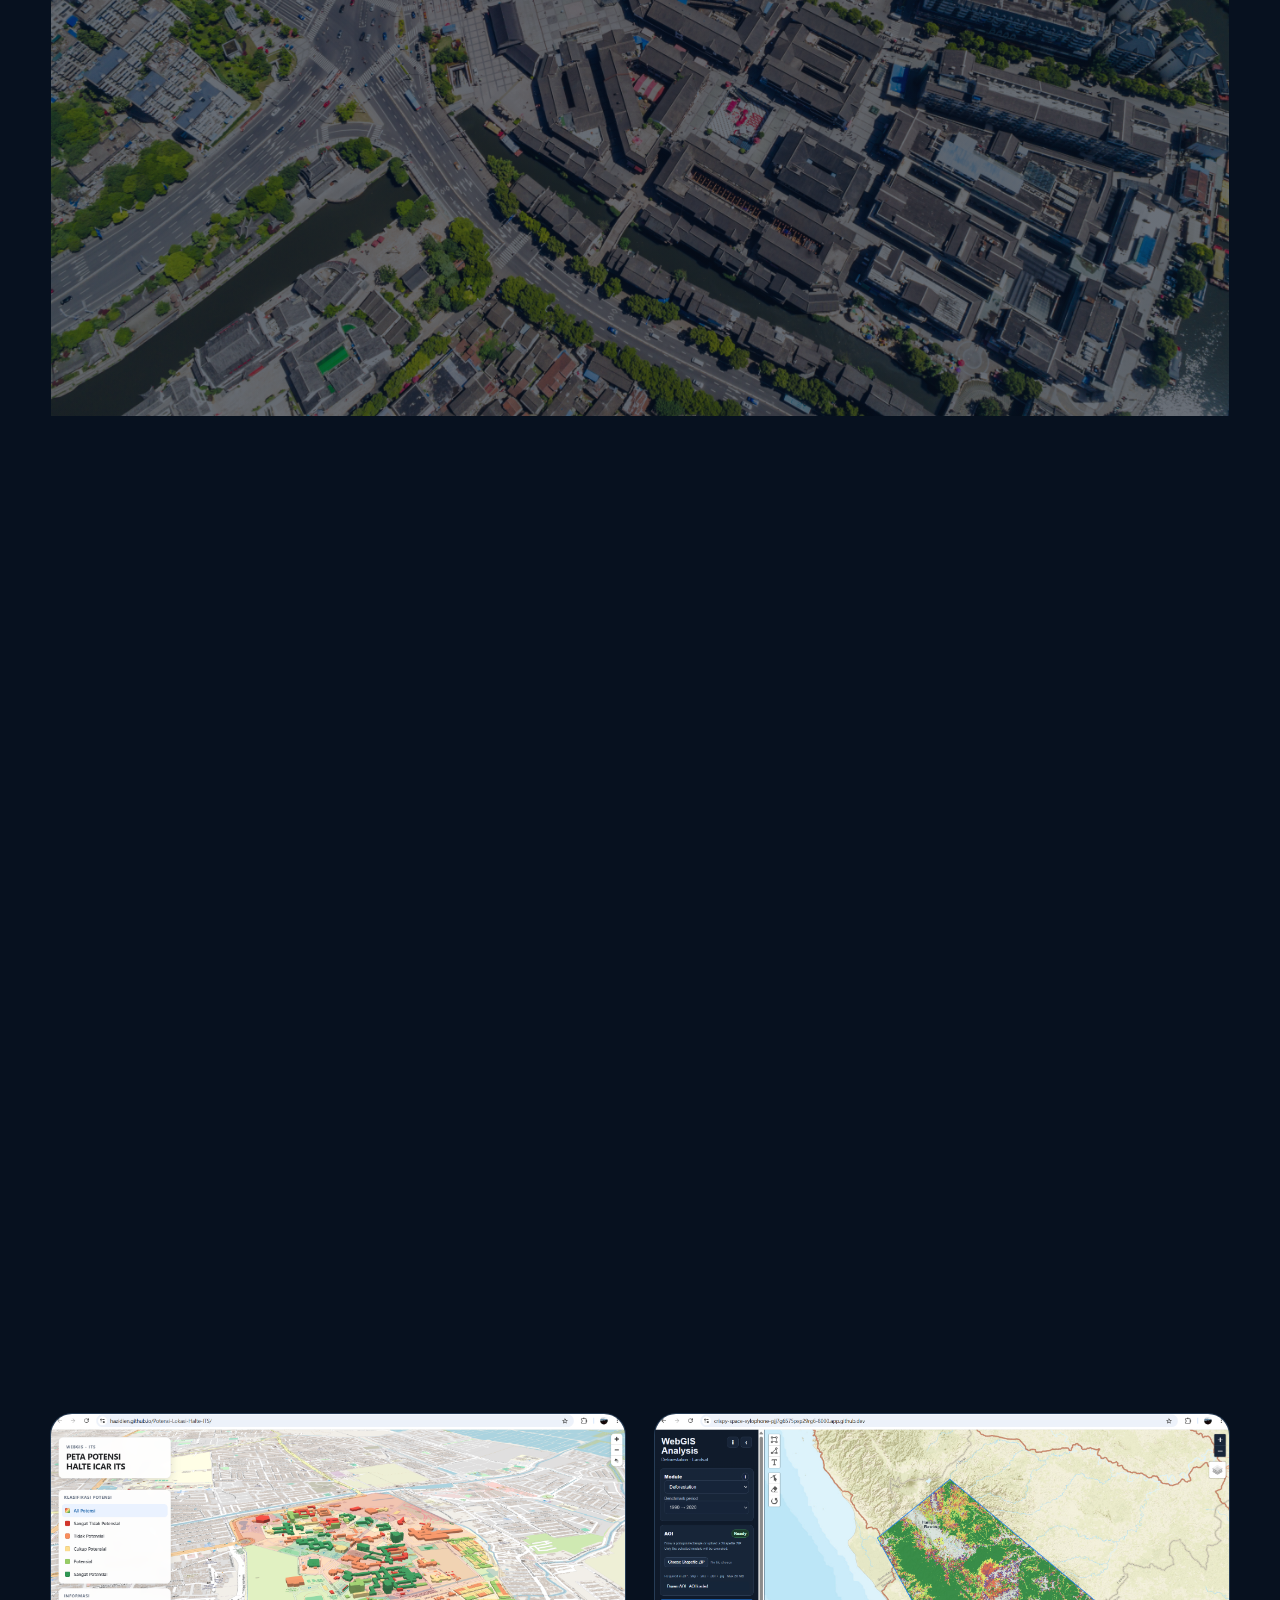
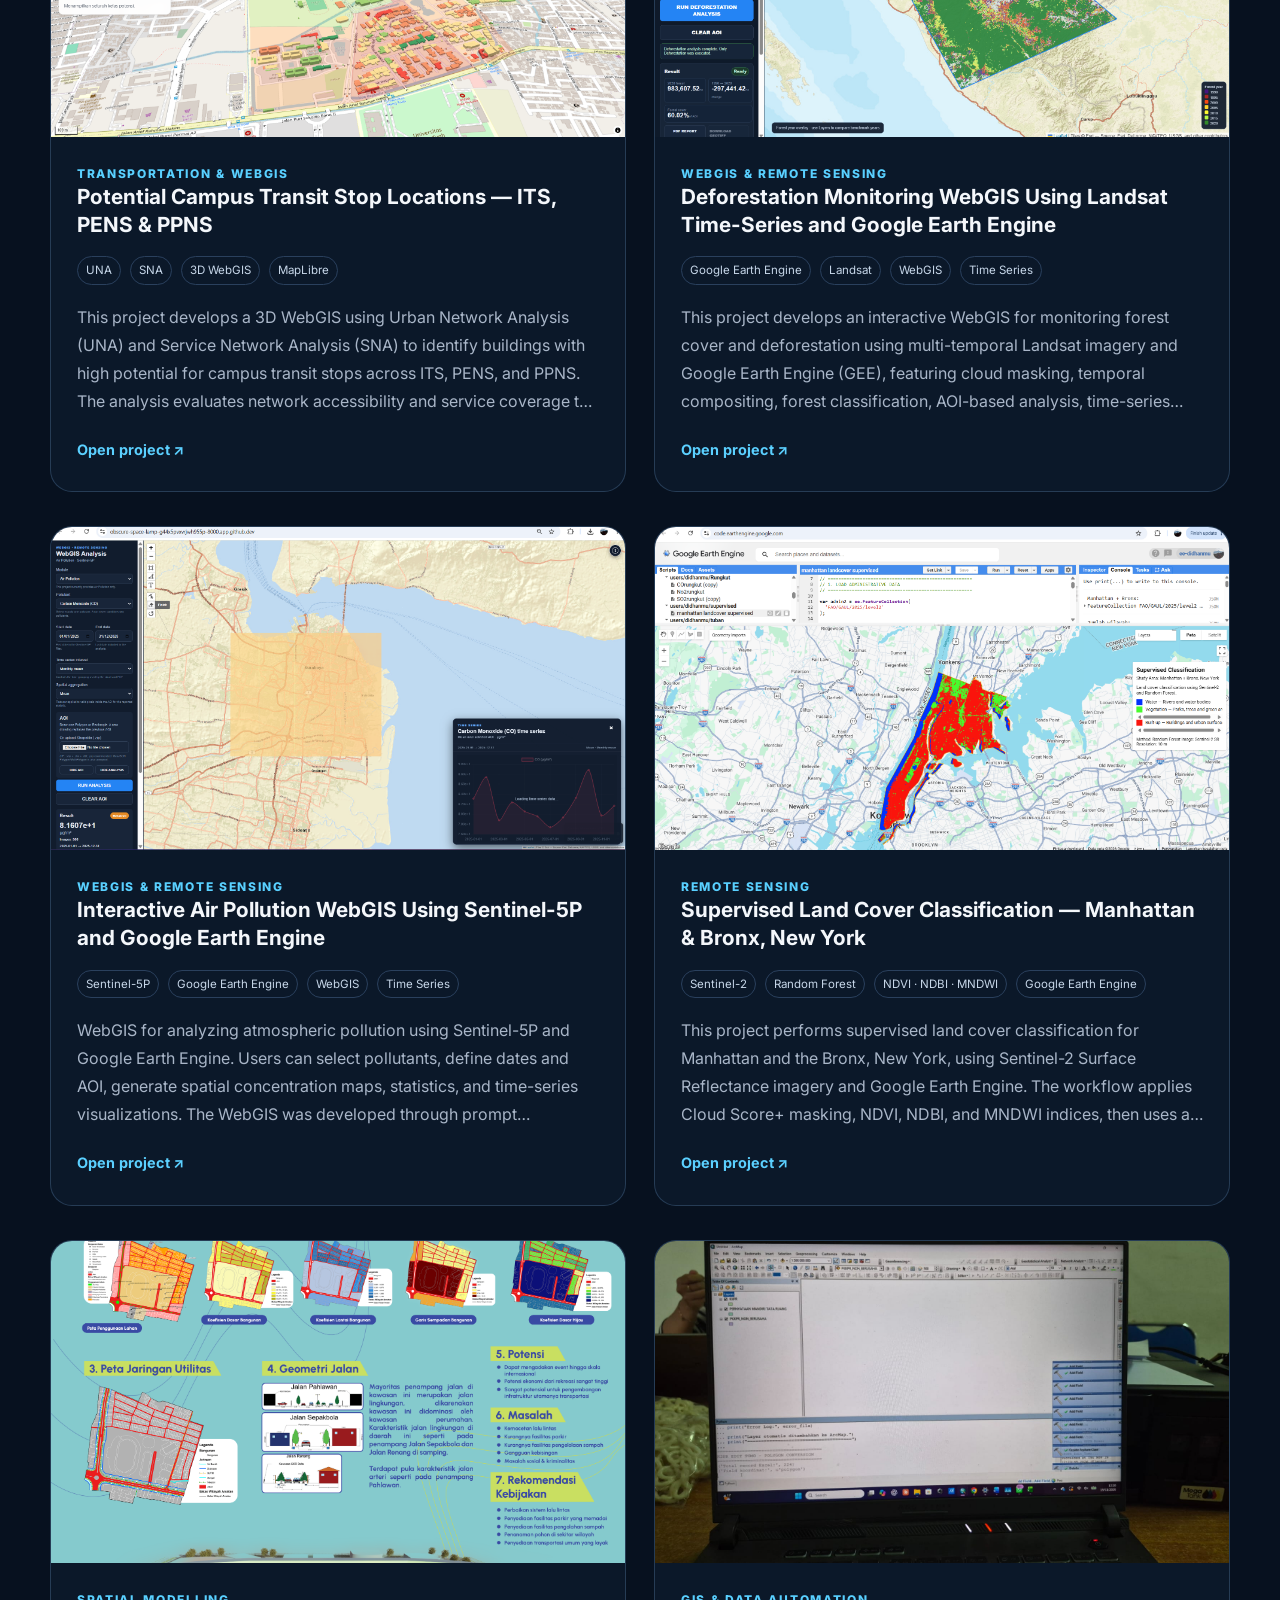
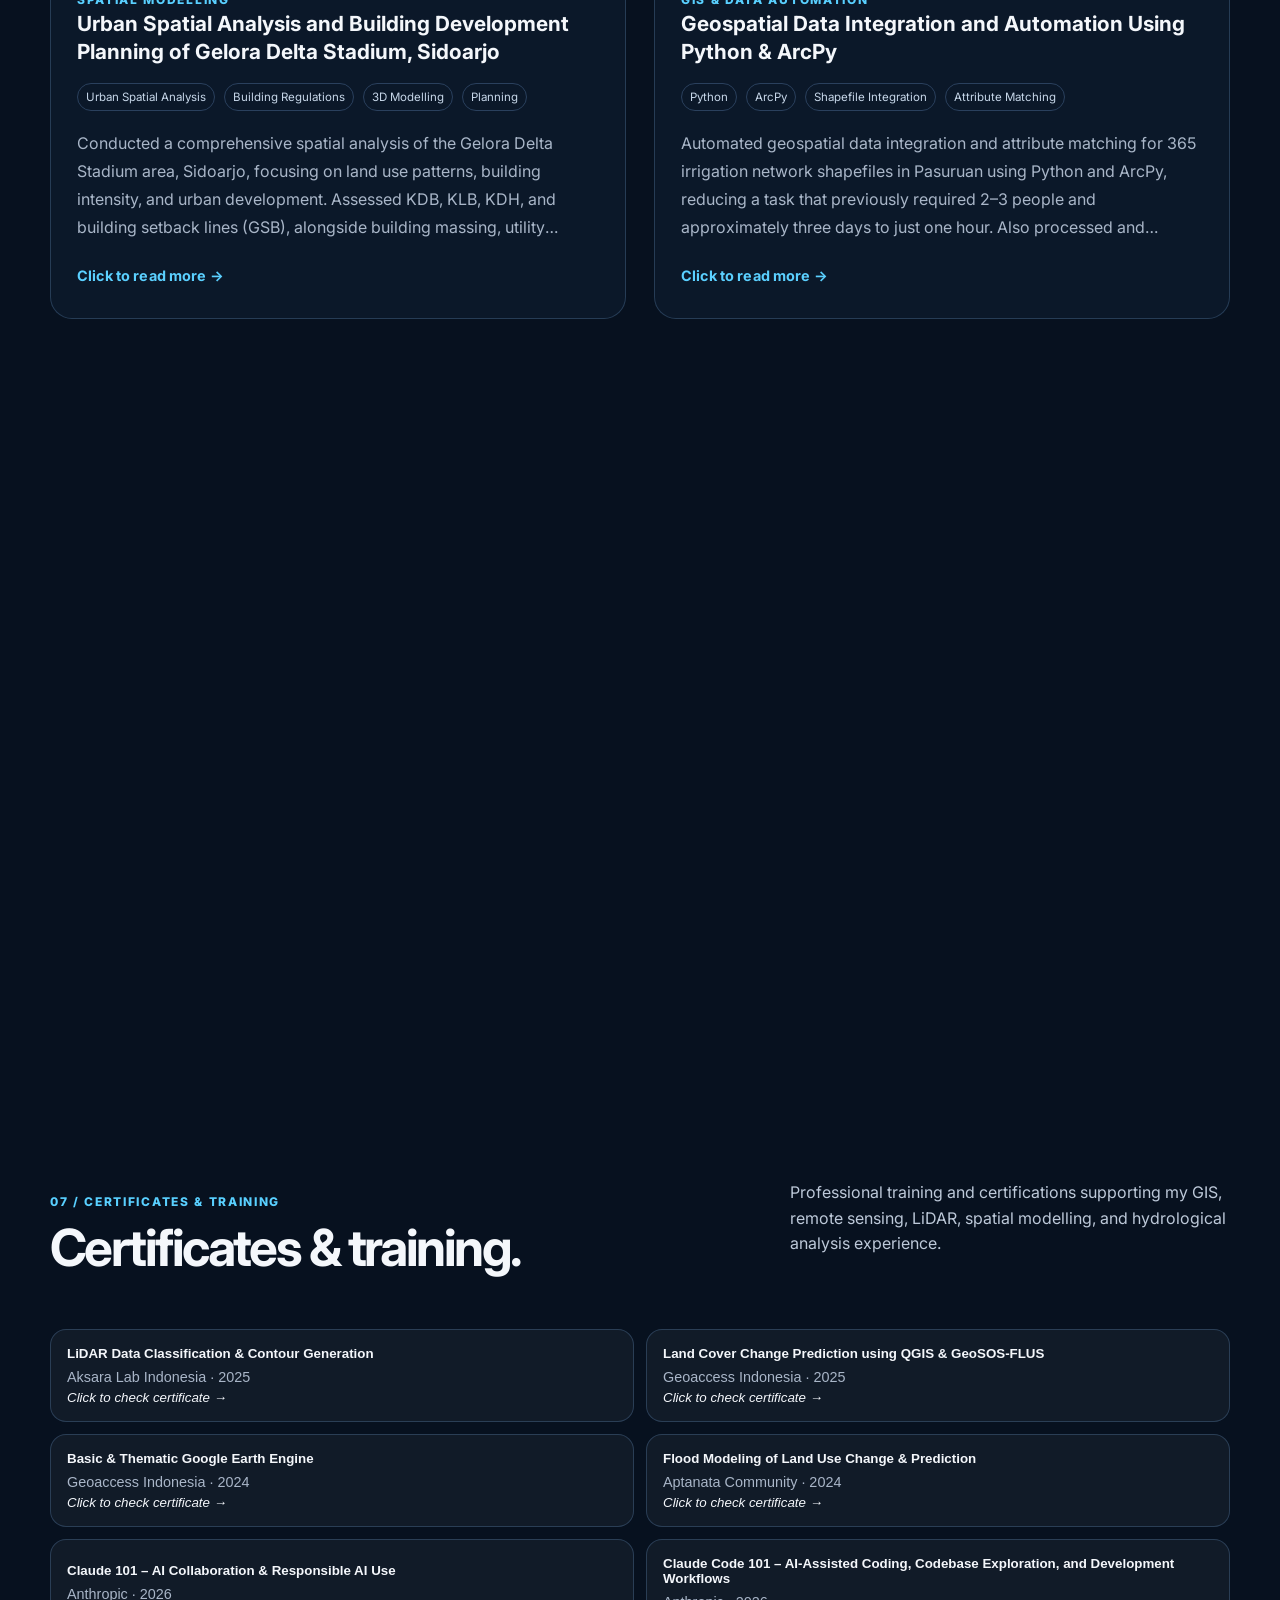
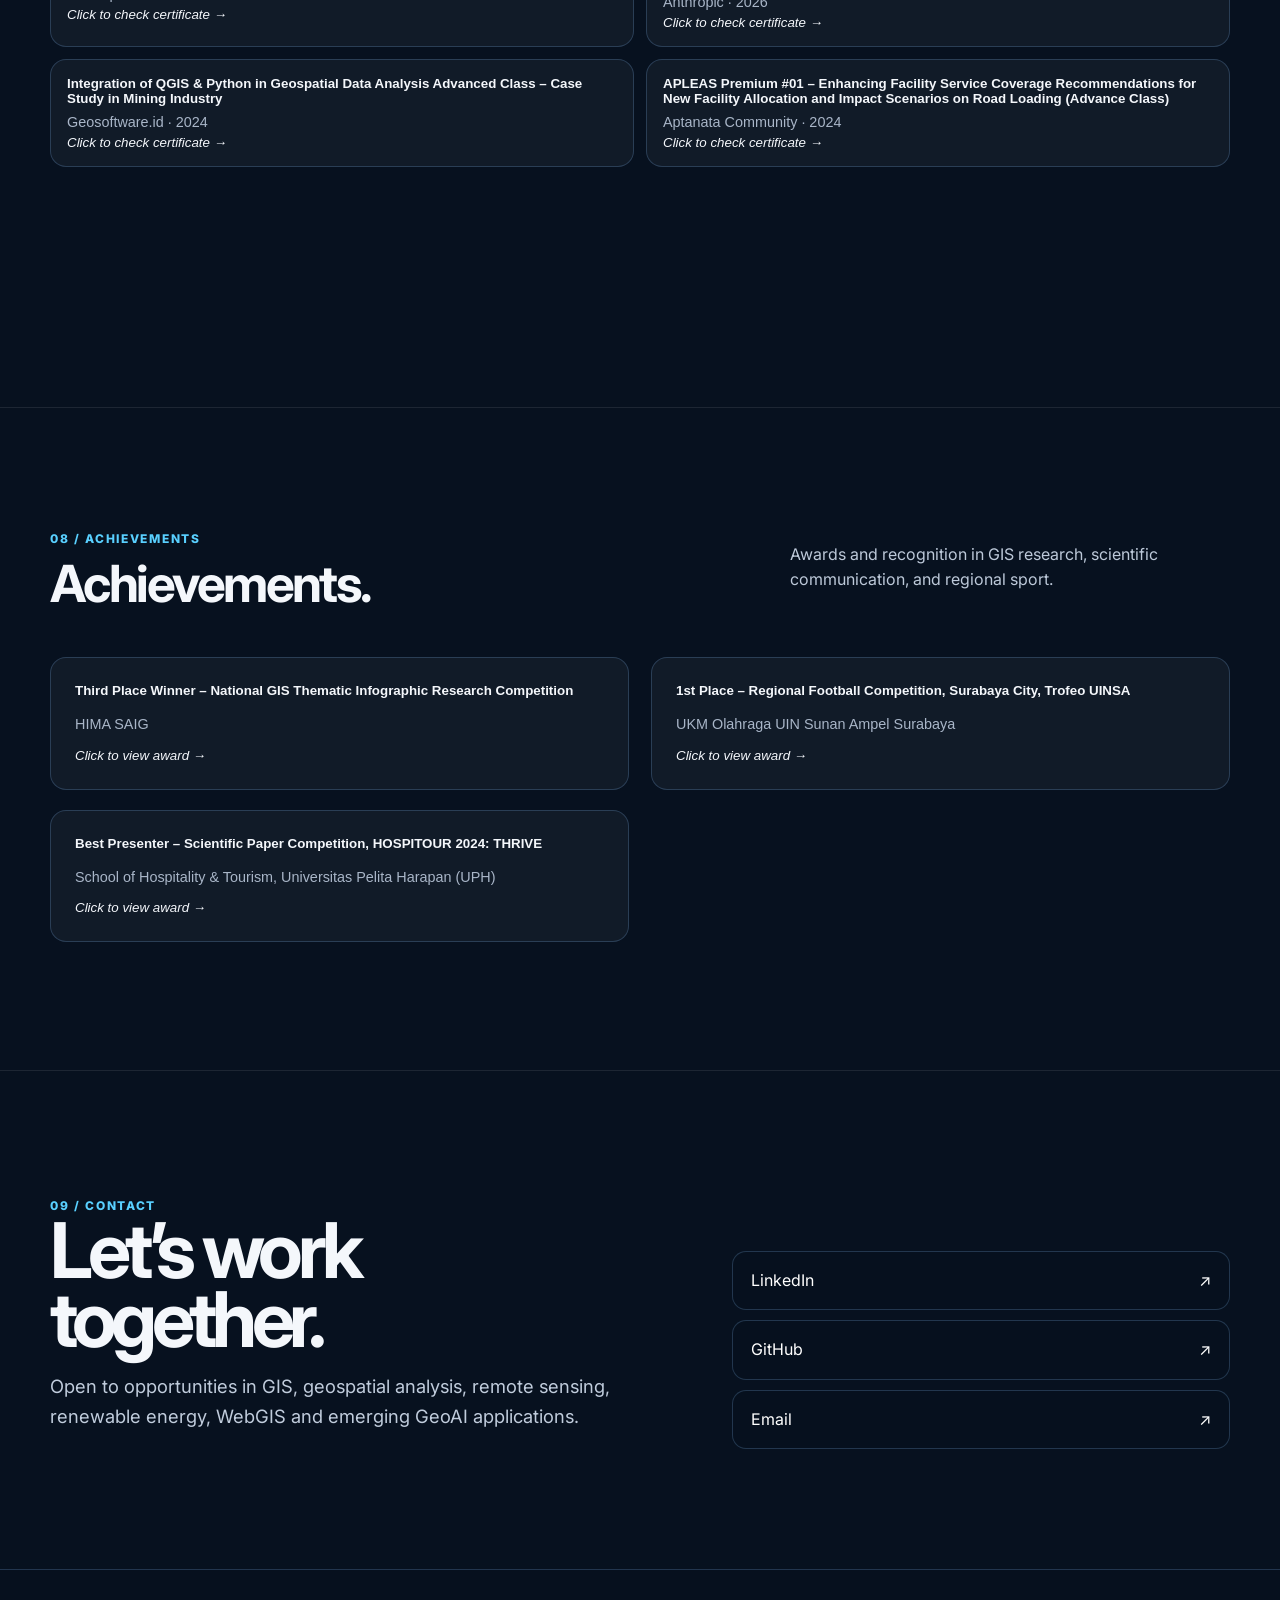
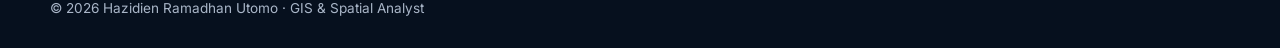
==== commit 6a2c1ff3: "Replace Certificates navigation button with native anchor" ====
--- a/index.html
+++ b/index.html
@@ -1,4 +1,4 @@
-<!doctype html><html lang="en"><head><meta charset="UTF-8"><meta name="viewport" content="width=device-width,initial-scale=1"><meta name="description" content="Hazidien Ramadhan Utomo — GIS & Spatial Analyst portfolio focused on remote sensing, LiDAR, spatial modelling, WebGIS and GeoAI."><meta name="theme-color" content="#07111f"><title>Hazidien Ramadhan Utomo | GIS & Spatial Analyst</title><link rel="preconnect" href="https://fonts.googleapis.com"><link rel="preconnect" href="https://fonts.gstatic.com" crossorigin><link href="https://fonts.googleapis.com/css2?family=Inter:wght@400;500;600;700;800&display=swap" rel="stylesheet"><link rel="stylesheet" href="style.css"></head><body><header class="nav"><div class="container nav-inner"><a class="brand" href="#home">H<span>R</span>U.</a><nav id="navLinks" class="nav-links" aria-label="Primary"><a href="#about">About</a><a href="#education">Education</a><a href="#skills">Skills</a><a href="#experience">Experience</a><a href="#projects">Projects</a><a href="#tools">Tools</a><button id="certificatesNav" class="nav-section-button" type="button">Certificates</button><a href="#achievements">Achievements</a><a href="#contact">Contact</a></nav><button id="menu" class="menu" aria-label="Open navigation">☰</button></div></header><main><section id="home" class="hero container"><div class="reveal"><div class="eyebrow">GIS · Remote Sensing · Spatial Analysis · Urban Planning</div><h1>Hazidien<br><span>Ramadhan Utomo</span></h1><p class="lead">GIS & Spatial Analyst building spatial insights from geospatial data through data automation, data entry, dashboard development, and WebGIS for urban, environmental, transportation, and renewable-energy planning.</p><div class="actions"><a class="btn primary" href="#projects">View my work ↘</a><a class="btn" href="assets/CV%20Hazidien%20Ramadhan%20Utomo_.docx%20(3).pdf" target="_blank" rel="noopener">View CV ↓</a><a class="btn" href="assets/PF_Hazidien%20Ramadhan%20Utomo%20(4)_compressed.pdf" target="_blank" rel="noopener">Portfolio PDF ↗</a></div></div><div class="portrait-wrap reveal"><img class="portrait" src="assets/profile.jpg" alt="Professional portrait of Hazidien Ramadhan Utomo"></div></section><section id="about"><div class="container"><div class="section-head"><div><div class="section-kicker">01 / About</div><h2 class="section-title">Turning spatial data<br>into useful decisions.</h2></div></div><div class="about-grid"><p class="about-copy">Urban and Regional Planning graduate from Institut Teknologi Sepuluh Nopember (ITS) with academic, research, and professional experience in spatial analysis, remote sensing, and project implementation. Combines analytical thinking and problem-solving skills with practical experience in GIS, Python, ArcPy, and Power BI for geospatial data processing, automation, and dashboard development. Experienced in managing large spatial datasets, supporting spatial planning projects, and conducting fieldwork. Skilled at turning data into practical insights, learning new tools quickly, and working with cross-functional teams to solve problems.</p></div></div></section><section id="education"><div class="container"><div class="section-head"><div><div class="section-kicker">02 / Education</div><h2 class="section-title">Built on planning,<br>geospatial thinking.</h2></div></div><div class="education-row"><div class="education-side"><time>Aug 2022 — Aug 2026</time><div class="edu-logo"><img src="assets/Lambang-ITS.png" alt="Institut Teknologi Sepuluh Nopember logo"></div></div><div class="education-main"><h3>Institut Teknologi Sepuluh Nopember (ITS)</h3><div class="role">Urban and Regional Planning · GPA 3.36 / 4.00</div><p>Computation & Modeling laboratory focus including GIS, remote sensing, urban modelling and transportation planning.</p></div></div></div></section><section id="skills"><div class="container"><div class="section-head"><div><div class="section-kicker">03 / Capabilities</div><h2 class="section-title">Core skills.</h2></div></div><div class="skills"><div class="skill"><h3>GIS & Spatial Modelling</h3><p>ArcGIS, QGIS, spatial statistics, spatial regression, geospatial visualization, land-use modelling.</p></div><div class="skill"><h3>Remote Sensing</h3><p>Google Earth Engine, Landsat, NDBI, NDWI, NDTI, vegetation analysis, environmental monitoring.</p></div><div class="skill"><h3>LiDAR & Terrain</h3><p>LiDAR-derived nDSM, elevation and slope analysis, solar-radiation modelling and spatial suitability.</p></div><div class="skill"><h3>WebGIS</h3><p>Interactive mapping concepts using web technologies and geospatial visualization workflows.</p></div><div class="skill"><h3>Decision Support</h3><p>MCDA, AHP, Delphi, scenario assessment, causal reasoning and uncertainty awareness.</p></div><div class="skill"><h3>Planning</h3><p>Urban, regional, transportation, environmental and infrastructure planning applications.</p></div><div class="skill"><h3>Data Automation & Processing</h3><p>Python and ArcPy scripting, shapefile integration, attribute matching, data standardisation, and processing large geospatial datasets.</p></div>
+<!doctype html><html lang="en"><head><meta charset="UTF-8"><meta name="viewport" content="width=device-width,initial-scale=1"><meta name="description" content="Hazidien Ramadhan Utomo — GIS & Spatial Analyst portfolio focused on remote sensing, LiDAR, spatial modelling, WebGIS and GeoAI."><meta name="theme-color" content="#07111f"><title>Hazidien Ramadhan Utomo | GIS & Spatial Analyst</title><link rel="preconnect" href="https://fonts.googleapis.com"><link rel="preconnect" href="https://fonts.gstatic.com" crossorigin><link href="https://fonts.googleapis.com/css2?family=Inter:wght@400;500;600;700;800&display=swap" rel="stylesheet"><link rel="stylesheet" href="style.css"></head><body><header class="nav"><div class="container nav-inner"><a class="brand" href="#home">H<span>R</span>U.</a><nav id="navLinks" class="nav-links" aria-label="Primary"><a href="#about">About</a><a href="#education">Education</a><a href="#skills">Skills</a><a href="#experience">Experience</a><a href="#projects">Projects</a><a href="#tools">Tools</a><a id="certificatesNav" class="nav-section-button" href="#certificates">Certificates</a><a href="#achievements">Achievements</a><a href="#contact">Contact</a></nav><button id="menu" class="menu" aria-label="Open navigation">☰</button></div></header><main><section id="home" class="hero container"><div class="reveal"><div class="eyebrow">GIS · Remote Sensing · Spatial Analysis · Urban Planning</div><h1>Hazidien<br><span>Ramadhan Utomo</span></h1><p class="lead">GIS & Spatial Analyst building spatial insights from geospatial data through data automation, data entry, dashboard development, and WebGIS for urban, environmental, transportation, and renewable-energy planning.</p><div class="actions"><a class="btn primary" href="#projects">View my work ↘</a><a class="btn" href="assets/CV%20Hazidien%20Ramadhan%20Utomo_.docx%20(3).pdf" target="_blank" rel="noopener">View CV ↓</a><a class="btn" href="assets/PF_Hazidien%20Ramadhan%20Utomo%20(4)_compressed.pdf" target="_blank" rel="noopener">Portfolio PDF ↗</a></div></div><div class="portrait-wrap reveal"><img class="portrait" src="assets/profile.jpg" alt="Professional portrait of Hazidien Ramadhan Utomo"></div></section><section id="about"><div class="container"><div class="section-head"><div><div class="section-kicker">01 / About</div><h2 class="section-title">Turning spatial data<br>into useful decisions.</h2></div></div><div class="about-grid"><p class="about-copy">Urban and Regional Planning graduate from Institut Teknologi Sepuluh Nopember (ITS) with academic, research, and professional experience in spatial analysis, remote sensing, and project implementation. Combines analytical thinking and problem-solving skills with practical experience in GIS, Python, ArcPy, and Power BI for geospatial data processing, automation, and dashboard development. Experienced in managing large spatial datasets, supporting spatial planning projects, and conducting fieldwork. Skilled at turning data into practical insights, learning new tools quickly, and working with cross-functional teams to solve problems.</p></div></div></section><section id="education"><div class="container"><div class="section-head"><div><div class="section-kicker">02 / Education</div><h2 class="section-title">Built on planning,<br>geospatial thinking.</h2></div></div><div class="education-row"><div class="education-side"><time>Aug 2022 — Aug 2026</time><div class="edu-logo"><img src="assets/Lambang-ITS.png" alt="Institut Teknologi Sepuluh Nopember logo"></div></div><div class="education-main"><h3>Institut Teknologi Sepuluh Nopember (ITS)</h3><div class="role">Urban and Regional Planning · GPA 3.36 / 4.00</div><p>Computation & Modeling laboratory focus including GIS, remote sensing, urban modelling and transportation planning.</p></div></div></div></section><section id="skills"><div class="container"><div class="section-head"><div><div class="section-kicker">03 / Capabilities</div><h2 class="section-title">Core skills.</h2></div></div><div class="skills"><div class="skill"><h3>GIS & Spatial Modelling</h3><p>ArcGIS, QGIS, spatial statistics, spatial regression, geospatial visualization, land-use modelling.</p></div><div class="skill"><h3>Remote Sensing</h3><p>Google Earth Engine, Landsat, NDBI, NDWI, NDTI, vegetation analysis, environmental monitoring.</p></div><div class="skill"><h3>LiDAR & Terrain</h3><p>LiDAR-derived nDSM, elevation and slope analysis, solar-radiation modelling and spatial suitability.</p></div><div class="skill"><h3>WebGIS</h3><p>Interactive mapping concepts using web technologies and geospatial visualization workflows.</p></div><div class="skill"><h3>Decision Support</h3><p>MCDA, AHP, Delphi, scenario assessment, causal reasoning and uncertainty awareness.</p></div><div class="skill"><h3>Planning</h3><p>Urban, regional, transportation, environmental and infrastructure planning applications.</p></div><div class="skill"><h3>Data Automation & Processing</h3><p>Python and ArcPy scripting, shapefile integration, attribute matching, data standardisation, and processing large geospatial datasets.</p></div>
 <div class="skill"><h3>Data Management & Entry</h3><p>Spatial data compilation, attribute-table management, survey-data validation, data classification, and structured database preparation.</p></div>
 <div class="skill"><h3>Dashboard & Data Visualization</h3><p>Power BI dashboards, interactive KPIs and filters, spatial indicators, performance monitoring, and web-based dashboard presentation.</p></div></div></div></section><section id="tools"><div class="container"><div class="section-head"><div><div class="section-kicker">04 / Software & Tools</div><h2 class="section-title">Software & tools.</h2></div><p class="section-note">Software and tools used across GIS, remote sensing, spatial modelling, planning analysis, research, and visualization.</p></div><div class="tools-grid">
 <div class="tool-logo"><img src="assets/tools/ArcGIS_logo.png" alt="ArcGIS Desktop"></div>
--- a/style.css
+++ b/style.css
@@ -138,3 +138,29 @@
 .project:hover, .cert:hover, .skill:hover, .tool-logo:hover, .evidence-card:hover {
   transform: none;
 }
+
+
+/* Small background zoom-out; retain the existing palette and layout. */
+body {
+  background-size: cover, 92% auto, auto !important;
+  background-position: center, center center, center !important;
+  background-repeat: no-repeat !important;
+}
+/* Recreated nav control styled exactly like the neighboring links. */
+.nav-section-button {
+  appearance: none;
+  border: 0;
+  padding: 0;
+  margin: 0;
+  background: transparent;
+  color: inherit;
+  font: inherit;
+  cursor: pointer;
+  white-space: nowrap;
+}
+.nav-section-button:hover { color: #fff; }
+#certificates { scroll-margin-top: 90px !important; }
+@media (max-width: 850px) {
+  body { background-size: cover, 92% auto, auto !important; }
+  #certificates { scroll-margin-top: 76px !important; }
+}
